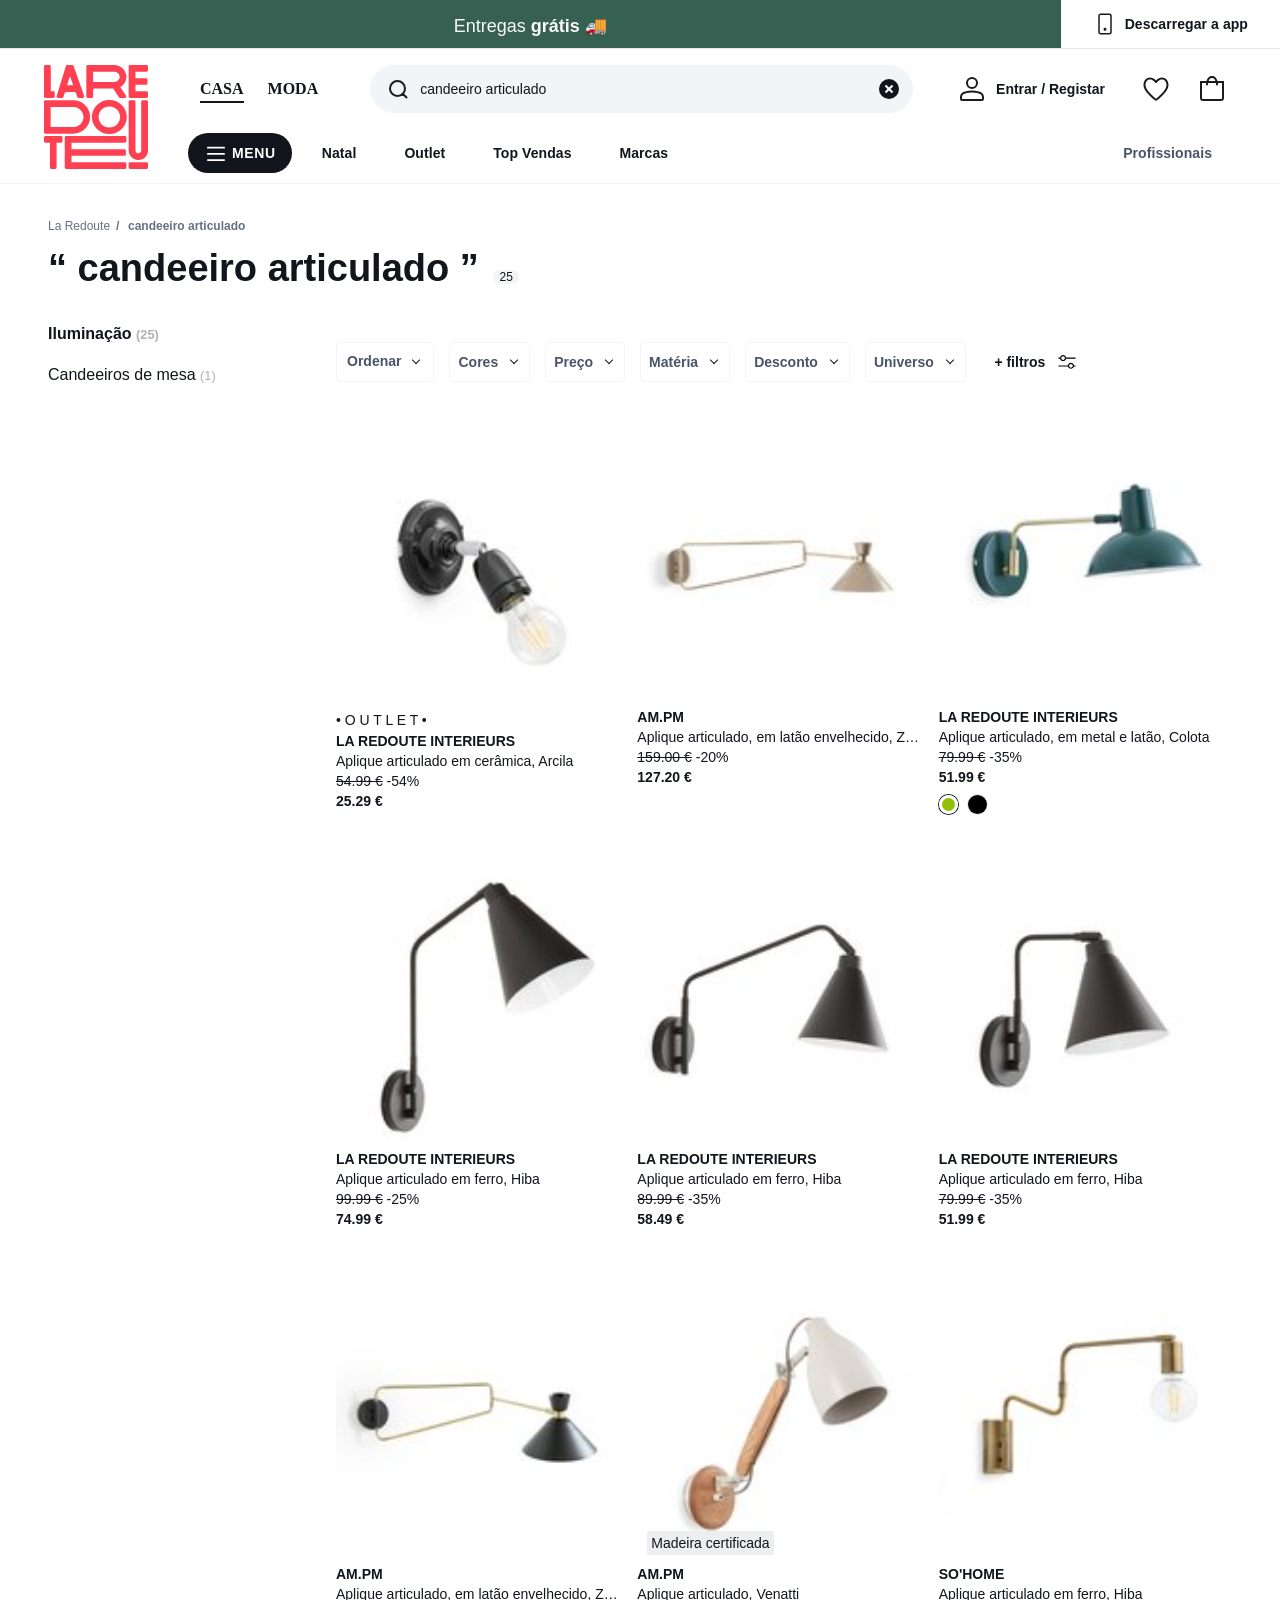
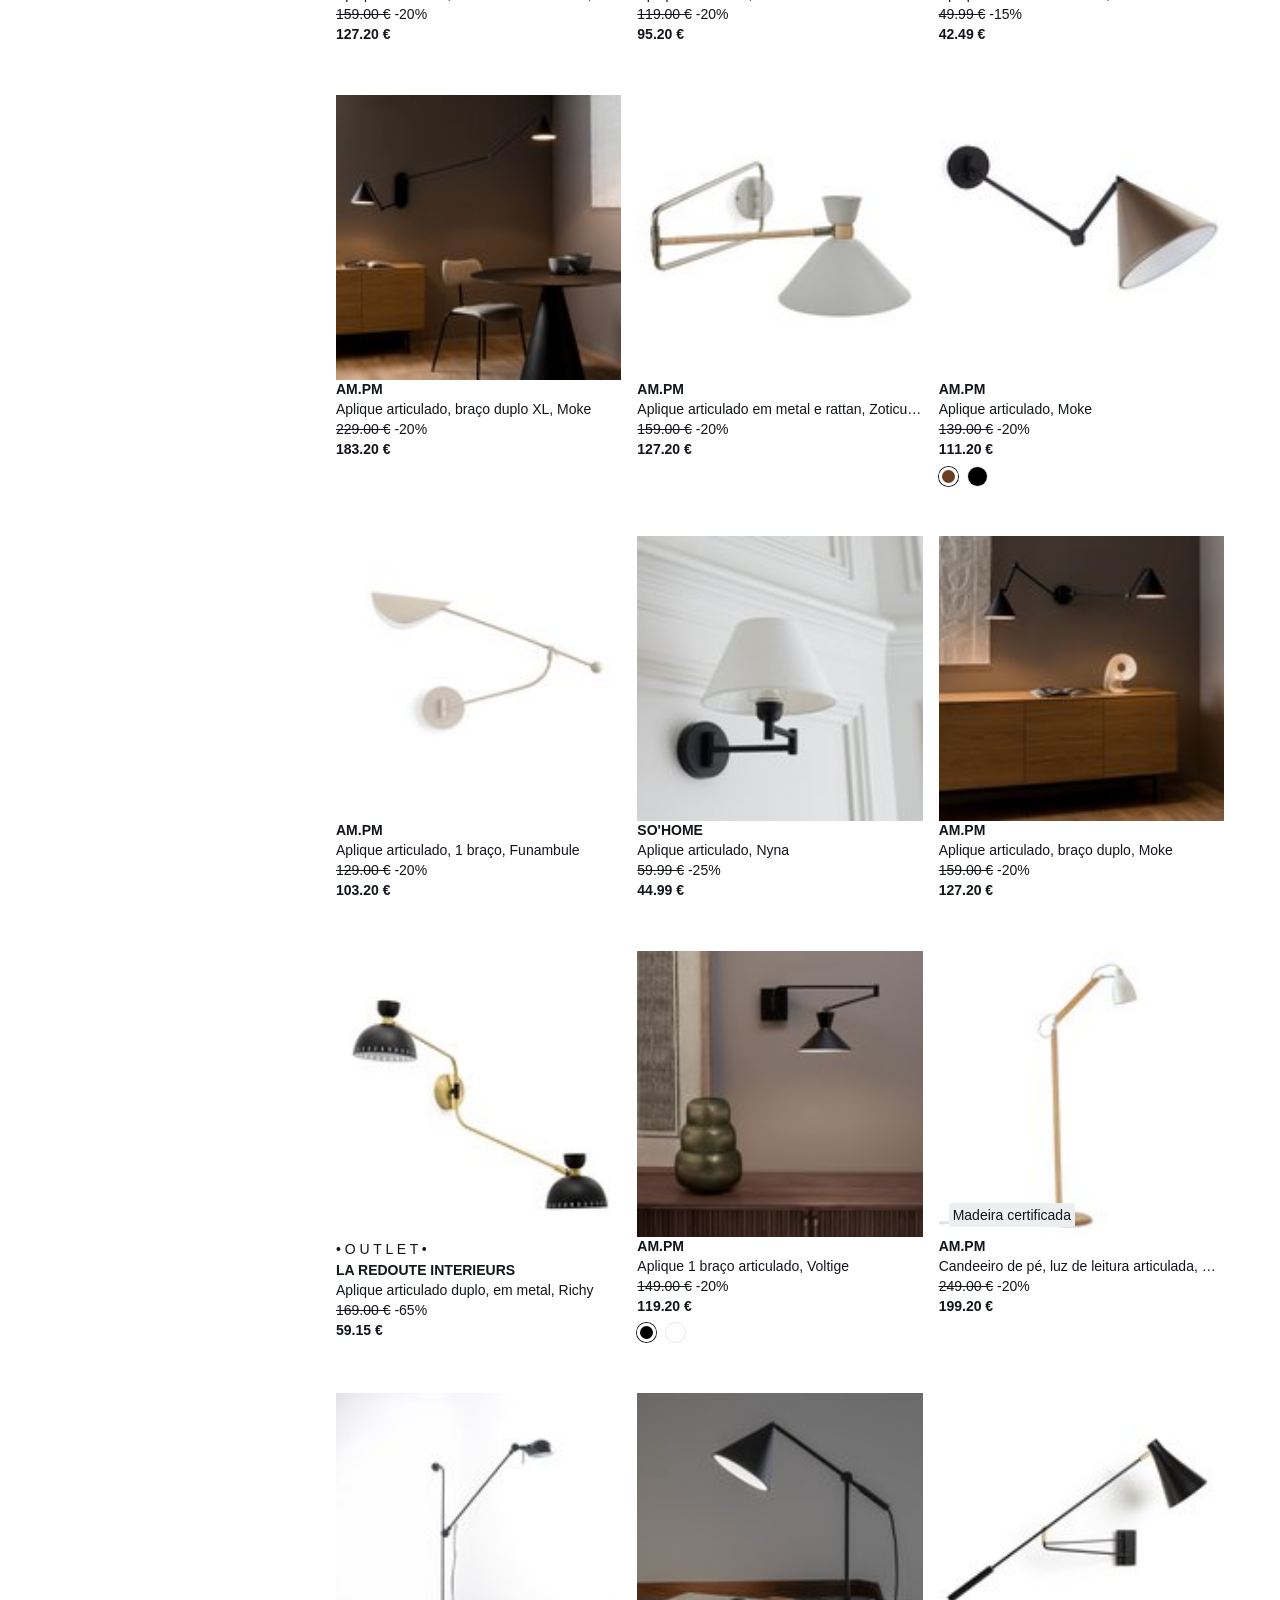
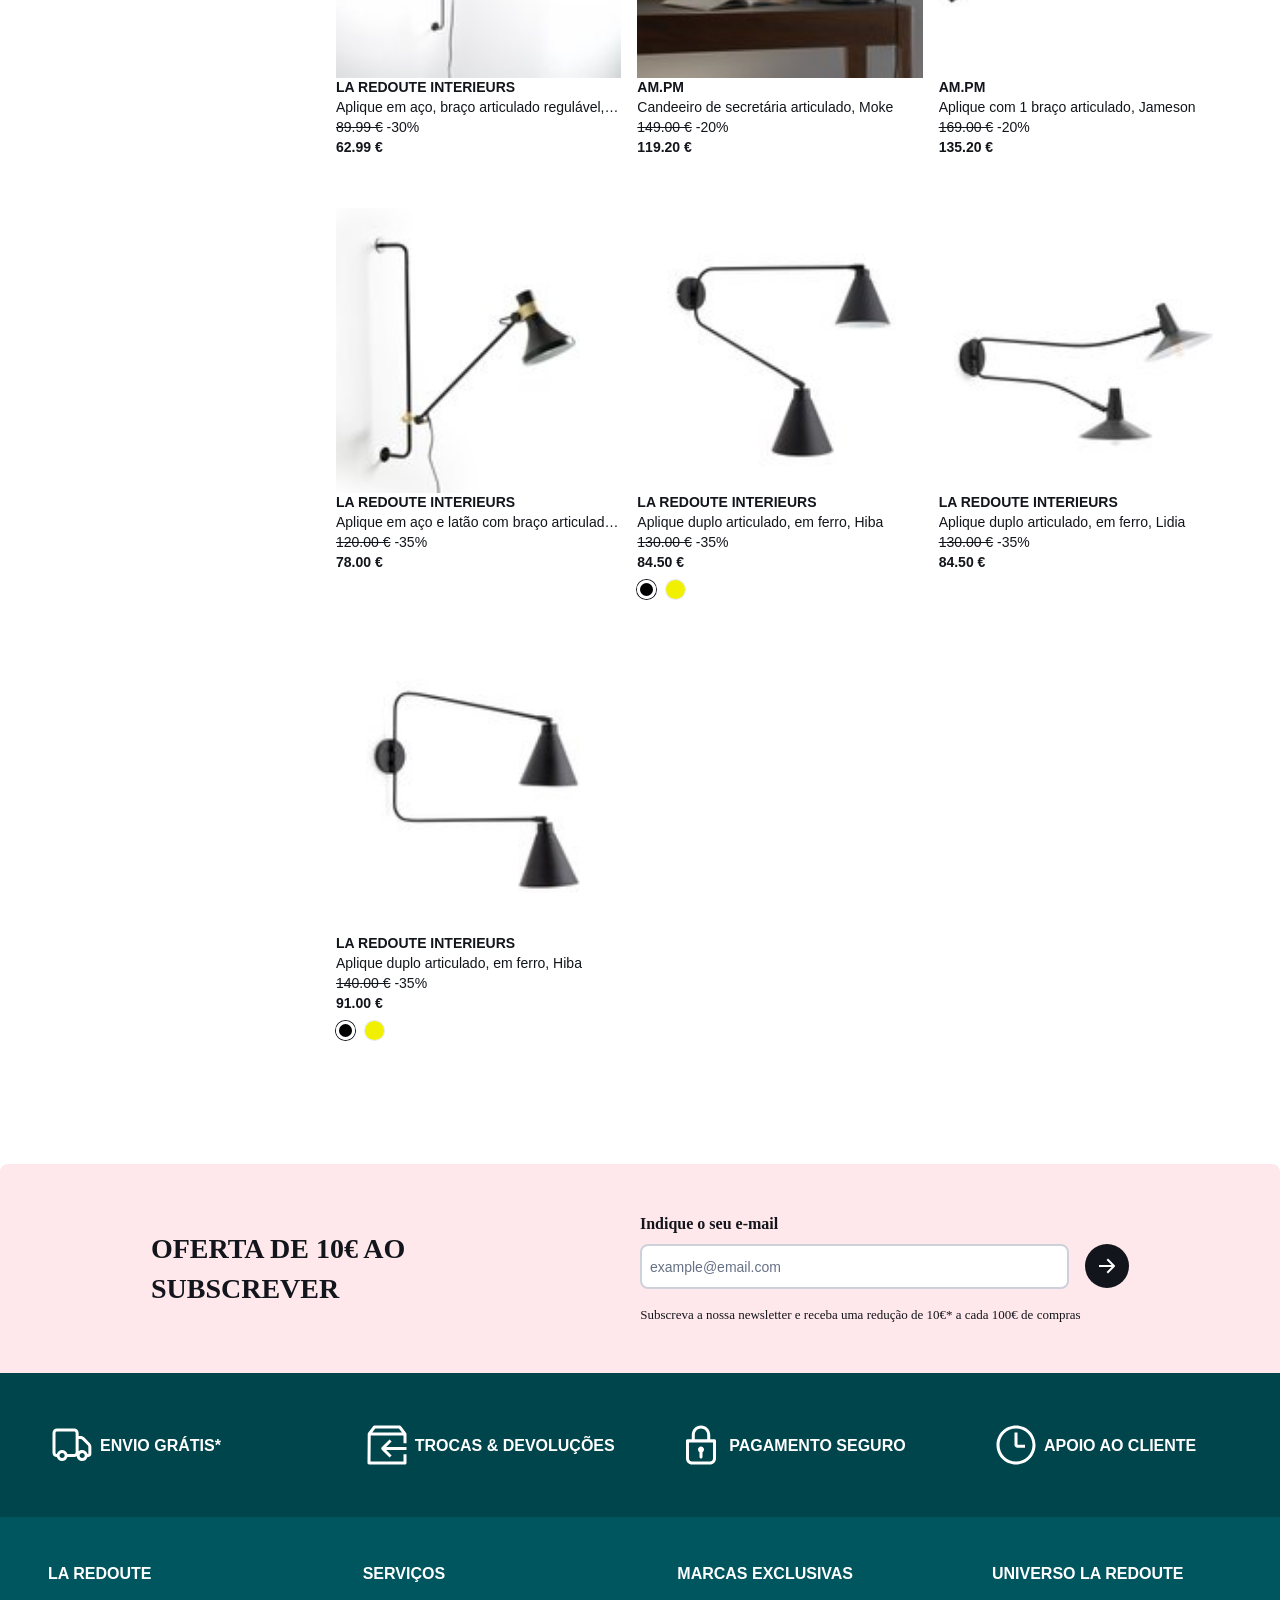
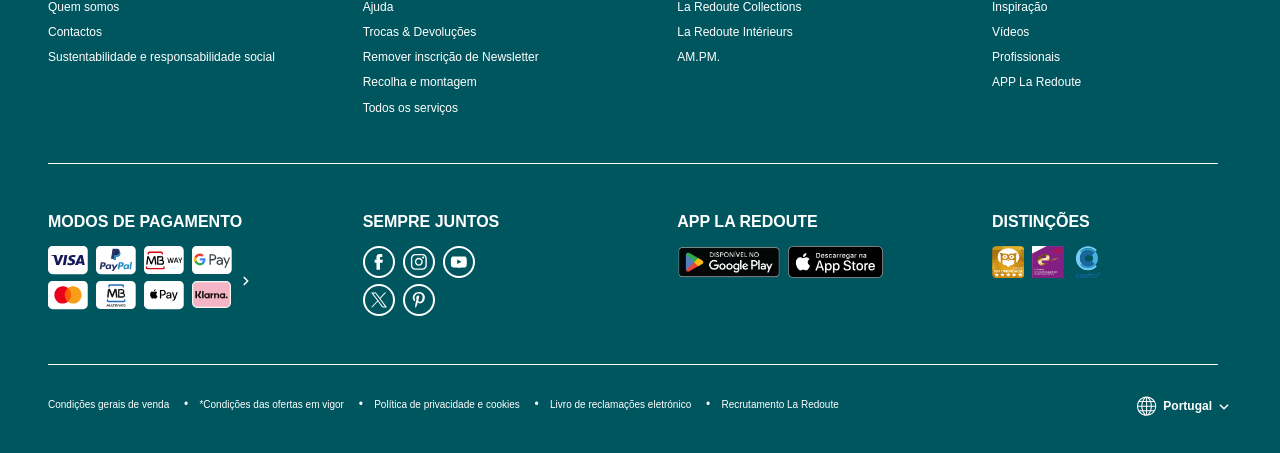
==== candeeiro articulado _ La Redoute.htm @ 2f526091 "hjef" ====
<!DOCTYPE html>
<html lang="pt-PT"><head>
    <title>candeeiro articulado  | La Redoute</title>
    <meta http-equiv="Content-Type" content="text/html; charset=UTF-8">
    <meta http-equiv="X-UA-Compatible" content="IE=edge">
    <meta name="viewport" content="width=device-width, initial-scale=1.0, maximum-scale=5">
    <meta name="format-detection" content="telephone=no">
    
            <meta name="description" content="Aproveite os descontos em candeeiro articulado online na La Redoute">

    <meta name="apple-mobile-web-app-title" content="La Redoute">
    <meta name="author">




    


    <script async="" src="candeeiro%20articulado%20_%20La%20Redoute_ficheiros/alert.min.js"></script><script async="" src="candeeiro%20articulado%20_%20La%20Redoute_ficheiros/sdk.min.js"></script><script async="" src="candeeiro%20articulado%20_%20La%20Redoute_ficheiros/main.babde0ae.js"></script><script type="text/javascript" async="" src="candeeiro%20articulado%20_%20La%20Redoute_ficheiros/js"></script><script async="" src="candeeiro%20articulado%20_%20La%20Redoute_ficheiros/r2633JsBWCA00Jd7tkaO.js"></script><script type="text/javascript" async="" src="candeeiro%20articulado%20_%20La%20Redoute_ficheiros/earlybirds-full.min.js"></script><script type="text/javascript" async="" charset="utf-8" id="utag_152" src="candeeiro%20articulado%20_%20La%20Redoute_ficheiros/tfa.js"></script><script type="text/javascript" async="" src="candeeiro%20articulado%20_%20La%20Redoute_ficheiros/loader_002.js"></script><script src="candeeiro%20articulado%20_%20La%20Redoute_ficheiros/1045210435541022.js" async=""></script><script type="text/javascript" async="" charset="utf-8" id="utag_57" src="candeeiro%20articulado%20_%20La%20Redoute_ficheiros/fbevents.js"></script><script type="text/javascript" async="" charset="utf-8" id="utag_56" src="candeeiro%20articulado%20_%20La%20Redoute_ficheiros/core.js"></script><script type="text/javascript" async="" src="candeeiro%20articulado%20_%20La%20Redoute_ficheiros/js_003"></script><script type="text/javascript" async="" charset="utf-8" id="utag_24" src="candeeiro%20articulado%20_%20La%20Redoute_ficheiros/bat.js"></script><script type="text/javascript" async="" charset="utf-8" id="utag_14" src="candeeiro%20articulado%20_%20La%20Redoute_ficheiros/ld.js"></script><script async="" src="candeeiro%20articulado%20_%20La%20Redoute_ficheiros/bootstrap.min.js"></script><script async="" src="candeeiro%20articulado%20_%20La%20Redoute_ficheiros/branch-latest.min.js"></script><script type="text/javascript" async="" charset="utf-8" id="utag_215" src="candeeiro%20articulado%20_%20La%20Redoute_ficheiros/js_002"></script><script src="candeeiro%20articulado%20_%20La%20Redoute_ficheiros/utag.js" type="text/javascript" async=""></script><script async="" src="candeeiro%20articulado%20_%20La%20Redoute_ficheiros/f568e38836770fae0bb8aad9f5383b2d.js"></script><script id="spcloader" type="text/javascript" async="" src="candeeiro%20articulado%20_%20La%20Redoute_ficheiros/loader.js" charset="utf-8"></script><script type="text/javascript" src="candeeiro%20articulado%20_%20La%20Redoute_ficheiros/ruxitagentjs_ICA7NVfghqrux_10303241106123517.js" data-dtconfig="rid=RID_867383435|rpid=-399233728|domain=laredoute.pt|reportUrl=https://bf27729yho.bf.dynatrace.com/bf|app=da4ea90ab9633456|ssc=1|coo=1|cors=1|featureHash=ICA7NVfghqrux|srsr=0|rdnt=1|uxrgce=1|cuc=lk6mh69k|mdl=mdcc13=20|mel=100000|dpvc=1|md=mdcc1=cTheseusCustomerNumber,mdcc2=bs_adb.pageName,mdcc3=bs_adb.pageURL,mdcc5=bs_adb.eVar30,mdcc8=bs_adb.campaign,mdcc10=bs_adb.events,mdcc11=bnavigator.userAgent,mdcc12=btc_vars.order_products,mdcc13=bs_adb.products,mdcc14=bs_adb.prop21,mdcc15=bs_adb.eVar6,mdcc16=bs_adb.eVar1,mdcc17=cs_ecid|srad=0|lastModification=1731517052945|mdp=mdcc2,mdcc3,mdcc5,mdcc8,mdcc10|tp=500,50,0|agentUri=/ruxitagentjs_ICA7NVfghqrux_10303241106123517.js"></script><link rel="dns-prefetch" href="https://fonts.googleapis.com/">
    <link rel="preconnect" href="https://fonts.googleapis.com/">
    <link rel="preconnect" href="https://fonts.gstatic.com/" crossorigin="">

        <link rel="preload" as="style" type="text/css" href="candeeiro%20articulado%20_%20La%20Redoute_ficheiros/css2_002.css">
        <link href="candeeiro%20articulado%20_%20La%20Redoute_ficheiros/css2_002.css" rel="stylesheet">

        <script type="text/javascript">
            
            window.didomiConfig = {
                languages: {
                    enabled: ['pt'], 
                    default: 'pt'
                },
                    user: {
                        bots: {
                            consentRequired: false
                        }
                }
            };
            window.gdprAppliesGlobally=true;(function(){function a(e){if(!window.frames[e]){if(document.body&&document.body.firstChild){var t=document.body;var n=document.createElement("iframe");n.style.display="none";n.name=e;n.title=e;t.insertBefore(n,t.firstChild)}
else{setTimeout(function(){a(e)},5)}}}function e(n,r,o,c,s){function e(e,t,n,a){if(typeof n!=="function"){return}if(!window[r]){window[r]=[]}var i=false;if(s){i=s(e,t,n)}if(!i){window[r].push({command:e,parameter:t,callback:n,version:a})}}e.stub=true;function t(a){if(!window[n]||window[n].stub!==true){return}if(!a.data){return}
var i=typeof a.data==="string";var e;try{e=i?JSON.parse(a.data):a.data}catch(t){return}if(e[o]){var r=e[o];window[n](r.command,r.parameter,function(e,t){var n={};n[c]={returnValue:e,success:t,callId:r.callId};a.source.postMessage(i?JSON.stringify(n):n,"*")},r.version)}}
if(typeof window[n]!=="function"){window[n]=e;if(window.addEventListener){window.addEventListener("message",t,false)}else{window.attachEvent("onmessage",t)}}}e("__tcfapi","__tcfapiBuffer","__tcfapiCall","__tcfapiReturn");a("__tcfapiLocator");(function(e){
  var t=document.createElement("script");t.id="spcloader";t.type="text/javascript";t.async=true;t.src="https://sdk.privacy-center.org/"+e+"/loader.js?target="+document.location.hostname;t.charset="utf-8";var n=document.getElementsByTagName("script")[0];n.parentNode.insertBefore(t,n)})("2297ccad-8015-40bb-8de5-81c2ee1dc3d1","7ZqDjRTU")})();
        </script>


    <link href="candeeiro%20articulado%20_%20La%20Redoute_ficheiros/mastercss.css" rel="stylesheet">

    <link href="candeeiro%20articulado%20_%20La%20Redoute_ficheiros/plpcss.css" rel="stylesheet">



    <script type="text/javascript">var contextInfo={"Customer":{"IsLoggedIn":false,"IsIdentified":false,"IsLoyaltyProgram":false},"PageType":"SearchPage","PageCategory":"Unknown","Products":[{"ProductId":"350252588","CategoryId":75476},{"ProductId":"350191401","CategoryId":75476},{"ProductId":"350295651","CategoryId":75476},{"ProductId":"350338686","CategoryId":75476},{"ProductId":"350338692","CategoryId":75476},{"ProductId":"350338693","CategoryId":75476},{"ProductId":"350163079","CategoryId":75476},{"ProductId":"350170929","CategoryId":75476},{"ProductId":"350229390","CategoryId":75476},{"ProductId":"350273164","CategoryId":75476},{"ProductId":"350253088","CategoryId":75476},{"ProductId":"350225340","CategoryId":75476},{"ProductId":"350273166","CategoryId":75476},{"ProductId":"324455026","CategoryId":75476},{"ProductId":"350270229","CategoryId":75476},{"ProductId":"350252901","CategoryId":75476},{"ProductId":"324515433","CategoryId":75476},{"ProductId":"350170927","CategoryId":75478},{"ProductId":"324480102","CategoryId":75476},{"ProductId":"350270504","CategoryId":385401},{"ProductId":"350116620","CategoryId":75476},{"ProductId":"350121581","CategoryId":75476},{"ProductId":"350318643","CategoryId":75476},{"ProductId":"350252927","CategoryId":75476},{"ProductId":"350318656","CategoryId":75476}],"ShoppingCart":{"Line":[],"TotalToPay":0,"DeliveryMethods":[]},"SearchKeyword":"candeeiro articulado","CategoryId":-1,"VirtualSite":"Laredoute","RecoContext":"default","BreadCrumbDetail":[{"Id":100,"Name":"La Redoute","WebInfo":{},"Summary":{},"BreadCrumb":[]},{"Name":"candeeiro articulado","WebInfo":{},"Summary":{},"BreadCrumb":[]}],"Breadcrumb":[100,0],"SocialProfile":{"Facebook":{"AppId":"221351567930017"}},"Configuration":{"ConfigCookieManager":{"InitSegmentationCookie":true,"EnableSegmentationCookie":true,"IsPrivacyCookieAccepted":true},"ConfigFlags":{"EnableVendorReviews":true,"CheckCouponDisabled":false,"CheckCouponDisabledIfLoggedIn":false,"SetUpDirectDebitEnabled":false,"IsCerberus":false,"LoadGlobalE":false,"CheckoutBackOffice":"","CreateBrowserCookiesOnPayment":true,"EnableGetCustomerPersonalisationData":true,"EnableUIRTA":false,"EnableCVV":true,"RegisterIsPhoneMandatory":true,"GetNearestPlaces_Enabled":false,"LogoutWithRedirect_Enabled":true,"GoogleMapsApiKey":"AIzaSyBE9oxr2XMfR1OnAAvmOS-O-AlVFS7KNm4","PcaPreditApiKey":"YW91-XU82-ZF21-RM25"},"ConfigSiteSelectorAfricaShop":{"IsEnabled":false,"IsActivated":false}},"Privacy":{"HasConsentPersonalization":true,"HasConsentAnalytics":true,"HasConsentFunctional":true,"HasConsentSocial":false,"HasConsentAdvertising":true},"EnvironmentLocale":"pt-PT","EnvironmentLocaleGlobalE":"pt-PT","EnvironmentSiteId":6,"EnvironmentBaseDirectory":"","Agent":{"ProductPage":"ProductPageV2","ProductList":"ProductListV2","ListPage":{},"ProductDetails":{"Version":"V001"}},"LocalContent":{},"ApplicationPath":"","GlobalMediaUrl":"https://cdn.laredoute.com","MediaUrl":"https://cdn.laredoute.com","DeliveryCountry":"PT"};</script>
    <script src="candeeiro%20articulado%20_%20La%20Redoute_ficheiros/masterpagejs_main"></script>





        <link rel="preconnect" href="https://cdn.laredoute.com/">

        <script type="text/javascript">
            var siteSelectorConfig =
            {
                SupportedLanguages: ["fr", "it", "en", "es", "pt", "pl", "no", "se", "nl", "ru", "de"],
                RedirectPreferenceDuration: '0',
                VisitorCountryCode: 'PT',
                Countries: [{CountryCode: "AF",SiteUrl: "laredoute.com",LayerType: "normal"},{CountryCode: "ZA",SiteUrl: "laredoute.com",LayerType: "normal"},{CountryCode: "AX",SiteUrl: "laredoute.com",LayerType: "nodelivery"},{CountryCode: "AL",SiteUrl: "laredoute.com",LayerType: "normal"},{CountryCode: "DZ",SiteUrl: "laredoute.com",LayerType: "nodelivery"},{CountryCode: "DE",SiteUrl: "laredoute.com",LayerType: "normal"},{CountryCode: "AD",SiteUrl: "laredoute.com",LayerType: "normal"},{CountryCode: "AO",SiteUrl: "laredoute.com",LayerType: "normal"},{CountryCode: "AI",SiteUrl: "laredoute.com",LayerType: "normal"},{CountryCode: "AQ",SiteUrl: "laredoute.com",LayerType: "nodelivery"},{CountryCode: "AG",SiteUrl: "laredoute.com",LayerType: "normal"},{CountryCode: "SA",SiteUrl: "laredoute.com",LayerType: "normal"},{CountryCode: "AR",SiteUrl: "laredoute.com",LayerType: "normal"},{CountryCode: "AM",SiteUrl: "laredoute.com",LayerType: "normal"},{CountryCode: "AW",SiteUrl: "laredoute.com",LayerType: "nodelivery"},{CountryCode: "AU",SiteUrl: "laredoute.com",LayerType: "normal"},{CountryCode: "AT",SiteUrl: "laredoute.com",LayerType: "normal"},{CountryCode: "AZ",SiteUrl: "laredoute.com",LayerType: "normal"},{CountryCode: "BS",SiteUrl: "laredoute.com",LayerType: "normal"},{CountryCode: "BH",SiteUrl: "laredoute.com",LayerType: "normal"},{CountryCode: "BD",SiteUrl: "laredoute.com",LayerType: "normal"},{CountryCode: "BB",SiteUrl: "laredoute.fr",LayerType: "normal"},{CountryCode: "BY",SiteUrl: "laredoute.com",LayerType: "normal"},{CountryCode: "BE",SiteUrl: "laredoute.be",LayerType: "normal"},{CountryCode: "BZ",SiteUrl: "laredoute.com",LayerType: "normal"},{CountryCode: "BJ",SiteUrl: "laredoute.com",LayerType: "normal"},{CountryCode: "BM",SiteUrl: "laredoute.com",LayerType: "normal"},{CountryCode: "BT",SiteUrl: "laredoute.com",LayerType: "normal"},{CountryCode: "BO",SiteUrl: "laredoute.com",LayerType: "normal"},{CountryCode: "BA",SiteUrl: "laredoute.com",LayerType: "normal"},{CountryCode: "BW",SiteUrl: "laredoute.com",LayerType: "normal"},{CountryCode: "BR",SiteUrl: "laredoute.com",LayerType: "normal"},{CountryCode: "BN",SiteUrl: "laredoute.com",LayerType: "normal"},{CountryCode: "BG",SiteUrl: "laredoute.com",LayerType: "normal"},{CountryCode: "BF",SiteUrl: "laredoute.com",LayerType: "normal"},{CountryCode: "BI",SiteUrl: "laredoute.com",LayerType: "normal"},{CountryCode: "KY",SiteUrl: "laredoute.fr",LayerType: "normal"},{CountryCode: "KH",SiteUrl: "laredoute.com",LayerType: "normal"},{CountryCode: "CM",SiteUrl: "laredoute.com",LayerType: "nodelivery"},{CountryCode: "CA",SiteUrl: "laredoute.com",LayerType: "normal"},{CountryCode: "CV",SiteUrl: "laredoute.com",LayerType: "normal"},{CountryCode: "CF",SiteUrl: "laredoute.com",LayerType: "normal"},{CountryCode: "CL",SiteUrl: "laredoute.com",LayerType: "normal"},{CountryCode: "CN",SiteUrl: "laredoute.cn",LayerType: "normal"},{CountryCode: "CX",SiteUrl: "laredoute.com",LayerType: "nodelivery"},{CountryCode: "CY",SiteUrl: "laredoute.com",LayerType: "normal"},{CountryCode: "CO",SiteUrl: "laredoute.com",LayerType: "normal"},{CountryCode: "KM",SiteUrl: "laredoute.com",LayerType: "normal"},{CountryCode: "CG",SiteUrl: "laredoute.com",LayerType: "nodelivery"},{CountryCode: "CD",SiteUrl: "laredoute.com",LayerType: "nodelivery"},{CountryCode: "CK",SiteUrl: "laredoute.com",LayerType: "nodelivery"},{CountryCode: "KR",SiteUrl: "laredoute.co.kr",LayerType: "normal"},{CountryCode: "KP",SiteUrl: "laredoute.com",LayerType: "nodelivery"},{CountryCode: "CR",SiteUrl: "laredoute.com",LayerType: "normal"},{CountryCode: "CI",SiteUrl: "laredoute.com",LayerType: "normal"},{CountryCode: "HR",SiteUrl: "laredoute.hr",LayerType: "normal"},{CountryCode: "CU",SiteUrl: "laredoute.fr",LayerType: "normal"},{CountryCode: "CW",SiteUrl: "laredoute.com",LayerType: "nodelivery"},{CountryCode: "DK",SiteUrl: "laredoute.se",LayerType: "normal"},{CountryCode: "DJ",SiteUrl: "laredoute.com",LayerType: "normal"},{CountryCode: "DO",SiteUrl: "laredoute.com",LayerType: "normal"},{CountryCode: "DM",SiteUrl: "laredoute.com",LayerType: "normal"},{CountryCode: "EG",SiteUrl: "laredoute.com",LayerType: "normal"},{CountryCode: "SV",SiteUrl: "laredoute.com",LayerType: "normal"},{CountryCode: "AE",SiteUrl: "laredoute.com",LayerType: "normal"},{CountryCode: "EC",SiteUrl: "laredoute.com",LayerType: "normal"},{CountryCode: "ER",SiteUrl: "laredoute.com",LayerType: "nodelivery"},{CountryCode: "ES",SiteUrl: "laredoute.es",LayerType: "normal"},{CountryCode: "EE",SiteUrl: "laredoute.com",LayerType: "normal"},{CountryCode: "US",SiteUrl: "laredoute.com",LayerType: "normal"},{CountryCode: "ET",SiteUrl: "laredoute.com",LayerType: "nodelivery"},{CountryCode: "FO",SiteUrl: "laredoute.com",LayerType: "nodelivery"},{CountryCode: "FJ",SiteUrl: "laredoute.com",LayerType: "normal"},{CountryCode: "FI",SiteUrl: "laredoute.com",LayerType: "normal"},{CountryCode: "FR",SiteUrl: "laredoute.fr",LayerType: "normal"},{CountryCode: "GA",SiteUrl: "laredoute.com",LayerType: "normal"},{CountryCode: "GM",SiteUrl: "laredoute.com",LayerType: "nodelivery"},{CountryCode: "GE",SiteUrl: "laredoute.com",LayerType: "normal"},{CountryCode: "GS",SiteUrl: "laredoute.com",LayerType: "normal"},{CountryCode: "GH",SiteUrl: "laredoute.com",LayerType: "normal"},{CountryCode: "GI",SiteUrl: "laredoute.com",LayerType: "normal"},{CountryCode: "GR",SiteUrl: "laredoute.gr",LayerType: "normal"},{CountryCode: "GD",SiteUrl: "laredoute.com",LayerType: "normal"},{CountryCode: "GL",SiteUrl: "laredoute.com",LayerType: "normal"},{CountryCode: "GP",SiteUrl: "laredoute.fr",LayerType: "normal"},{CountryCode: "GU",SiteUrl: "laredoute.com",LayerType: "nodelivery"},{CountryCode: "GT",SiteUrl: "laredoute.com",LayerType: "normal"},{CountryCode: "GG",SiteUrl: "laredoute.com",LayerType: "normal"},{CountryCode: "GN",SiteUrl: "laredoute.com",LayerType: "normal"},{CountryCode: "GW",SiteUrl: "laredoute.com",LayerType: "nodelivery"},{CountryCode: "GQ",SiteUrl: "laredoute.com",LayerType: "normal"},{CountryCode: "GY",SiteUrl: "laredoute.com",LayerType: "normal"},{CountryCode: "GF",SiteUrl: "laredoute.fr",LayerType: "normal"},{CountryCode: "HT",SiteUrl: "laredoute.com",LayerType: "normal"},{CountryCode: "HN",SiteUrl: "laredoute.com",LayerType: "normal"},{CountryCode: "HK",SiteUrl: "laredoute.com",LayerType: "normal"},{CountryCode: "HU",SiteUrl: "laredoute.com",LayerType: "normal"},{CountryCode: "VG",SiteUrl: "laredoute.com",LayerType: "nodelivery"},{CountryCode: "VI",SiteUrl: "laredoute.com",LayerType: "nodelivery"},{CountryCode: "IN",SiteUrl: "laredoute.com",LayerType: "normal"},{CountryCode: "ID",SiteUrl: "laredoute.com",LayerType: "normal"},{CountryCode: "IR",SiteUrl: "laredoute.fr",LayerType: "normal"},{CountryCode: "IQ",SiteUrl: "laredoute.com",LayerType: "normal"},{CountryCode: "IE",SiteUrl: "laredoute.com",LayerType: "normal"},{CountryCode: "IS",SiteUrl: "laredoute.com",LayerType: "normal"},{CountryCode: "IL",SiteUrl: "laredoute.com",LayerType: "normal"},{CountryCode: "IT",SiteUrl: "laredoute.it",LayerType: "normal"},{CountryCode: "JM",SiteUrl: "laredoute.com",LayerType: "normal"},{CountryCode: "JP",SiteUrl: "laredoute.com",LayerType: "normal"},{CountryCode: "JE",SiteUrl: "laredoute.com",LayerType: "normal"},{CountryCode: "JO",SiteUrl: "laredoute.com",LayerType: "normal"},{CountryCode: "KZ",SiteUrl: "laredoute.com",LayerType: "normal"},{CountryCode: "KE",SiteUrl: "laredoute.com",LayerType: "normal"},{CountryCode: "KG",SiteUrl: "laredoute.com",LayerType: "normal"},{CountryCode: "KI",SiteUrl: "laredoute.com",LayerType: "nodelivery"},{CountryCode: "KW",SiteUrl: "laredoute.com",LayerType: "normal"},{CountryCode: "LA",SiteUrl: "laredoute.com",LayerType: "normal"},{CountryCode: "LS",SiteUrl: "laredoute.com",LayerType: "nodelivery"},{CountryCode: "LV",SiteUrl: "laredoute.com",LayerType: "normal"},{CountryCode: "LB",SiteUrl: "laredoute.com",LayerType: "normal"},{CountryCode: "LR",SiteUrl: "laredoute.com",LayerType: "nodelivery"},{CountryCode: "LY",SiteUrl: "laredoute.com",LayerType: "nodelivery"},{CountryCode: "LI",SiteUrl: "laredoute.com",LayerType: "normal"},{CountryCode: "LT",SiteUrl: "laredoute.com",LayerType: "normal"},{CountryCode: "LU",SiteUrl: "laredoute.be",LayerType: "normal"},{CountryCode: "MO",SiteUrl: "laredoute.com",LayerType: "normal"},{CountryCode: "MK",SiteUrl: "laredoute.com",LayerType: "normal"},{CountryCode: "MG",SiteUrl: "laredoute.com",LayerType: "normal"},{CountryCode: "MY",SiteUrl: "laredoute.com",LayerType: "normal"},{CountryCode: "MW",SiteUrl: "laredoute.com",LayerType: "nodelivery"},{CountryCode: "MV",SiteUrl: "laredoute.com",LayerType: "normal"},{CountryCode: "ML",SiteUrl: "laredoute.com",LayerType: "normal"},{CountryCode: "MT",SiteUrl: "laredoute.com",LayerType: "normal"},{CountryCode: "MP",SiteUrl: "laredoute.com",LayerType: "nodelivery"},{CountryCode: "MA",SiteUrl: "laredoute.ma",LayerType: "normal"},{CountryCode: "MH",SiteUrl: "laredoute.com",LayerType: "nodelivery"},{CountryCode: "MQ",SiteUrl: "laredoute.fr",LayerType: "normal"},{CountryCode: "MU",SiteUrl: "laredoute.com",LayerType: "normal"},{CountryCode: "MR",SiteUrl: "laredoute.com",LayerType: "normal"},{CountryCode: "YT",SiteUrl: "laredoute.fr",LayerType: "normal"},{CountryCode: "MX",SiteUrl: "laredoute.com",LayerType: "normal"},{CountryCode: "FM",SiteUrl: "laredoute.com",LayerType: "normal"},{CountryCode: "MD",SiteUrl: "laredoute.com",LayerType: "normal"},{CountryCode: "MC",SiteUrl: "laredoute.fr",LayerType: "normal"},{CountryCode: "MN",SiteUrl: "laredoute.com",LayerType: "normal"},{CountryCode: "ME",SiteUrl: "laredoute.com",LayerType: "normal"},{CountryCode: "MS",SiteUrl: "laredoute.com",LayerType: "nodelivery"},{CountryCode: "MZ",SiteUrl: "laredoute.com",LayerType: "normal"},{CountryCode: "MM",SiteUrl: "laredoute.com",LayerType: "nodelivery"},{CountryCode: "NA",SiteUrl: "laredoute.com",LayerType: "nodelivery"},{CountryCode: "NR",SiteUrl: "laredoute.com",LayerType: "nodelivery"},{CountryCode: "NP",SiteUrl: "laredoute.com",LayerType: "normal"},{CountryCode: "NI",SiteUrl: "laredoute.com",LayerType: "nodelivery"},{CountryCode: "NE",SiteUrl: "laredoute.com",LayerType: "normal"},{CountryCode: "NG",SiteUrl: "laredoute.com",LayerType: "nodelivery"},{CountryCode: "NU",SiteUrl: "laredoute.com",LayerType: "nodelivery"},{CountryCode: "NO",SiteUrl: "laredoute.no",LayerType: "normal"},{CountryCode: "NC",SiteUrl: "laredoute.fr",LayerType: "normal"},{CountryCode: "NZ",SiteUrl: "laredoute.com",LayerType: "normal"},{CountryCode: "OM",SiteUrl: "laredoute.com",LayerType: "normal"},{CountryCode: "UG",SiteUrl: "laredoute.com",LayerType: "normal"},{CountryCode: "UZ",SiteUrl: "laredoute.com",LayerType: "normal"},{CountryCode: "PK",SiteUrl: "laredoute.com",LayerType: "normal"},{CountryCode: "PW",SiteUrl: "laredoute.com",LayerType: "nodelivery"},{CountryCode: "PS",SiteUrl: "laredoute.com",LayerType: "nodelivery"},{CountryCode: "PA",SiteUrl: "laredoute.com",LayerType: "normal"},{CountryCode: "PG",SiteUrl: "laredoute.com",LayerType: "normal"},{CountryCode: "PY",SiteUrl: "laredoute.com",LayerType: "normal"},{CountryCode: "NL",SiteUrl: "laredoute.nl",LayerType: "normal"},{CountryCode: "PE",SiteUrl: "laredoute.com",LayerType: "normal"},{CountryCode: "PH",SiteUrl: "laredoute.com",LayerType: "normal"},{CountryCode: "PL",SiteUrl: "laredoute.pl",LayerType: "normal"},{CountryCode: "PF",SiteUrl: "laredoute.fr",LayerType: "normal"},{CountryCode: "PR",SiteUrl: "laredoute.com",LayerType: "normal"},{CountryCode: "PT",SiteUrl: "laredoute.pt",LayerType: "normal"},{CountryCode: "QA",SiteUrl: "laredoute.com",LayerType: "normal"},{CountryCode: "RE",SiteUrl: "la-redoute.re",LayerType: "normal"},{CountryCode: "RO",SiteUrl: "laredoute.ro",LayerType: "normal"},{CountryCode: "GB",SiteUrl: "laredoute.co.uk",LayerType: "normal"},{CountryCode: "RU",SiteUrl: "laredoute.ru",LayerType: "normal"},{CountryCode: "RW",SiteUrl: "laredoute.com",LayerType: "nodelivery"},{CountryCode: "EH",SiteUrl: "laredoute.ma",LayerType: "normal"},{CountryCode: "BL",SiteUrl: "laredoute.com",LayerType: "nodelivery"},{CountryCode: "KN",SiteUrl: "laredoute.fr",LayerType: "normal"},{CountryCode: "SM",SiteUrl: "laredoute.com",LayerType: "nodelivery"},{CountryCode: "MF",SiteUrl: "laredoute.com",LayerType: "nodelivery"},{CountryCode: "SX",SiteUrl: "laredoute.com",LayerType: "nodelivery"},{CountryCode: "PM",SiteUrl: "laredoute.fr",LayerType: "normal"},{CountryCode: "VA",SiteUrl: "laredoute.com",LayerType: ""},{CountryCode: "VC",SiteUrl: "laredoute.fr",LayerType: "normal"},{CountryCode: "SH",SiteUrl: "laredoute.com",LayerType: "nodelivery"},{CountryCode: "LC",SiteUrl: "laredoute.com",LayerType: "normal"},{CountryCode: "SB",SiteUrl: "laredoute.com",LayerType: "nodelivery"},{CountryCode: "WS",SiteUrl: "laredoute.com",LayerType: "nodelivery"},{CountryCode: "AS",SiteUrl: "laredoute.com",LayerType: "nodelivery"},{CountryCode: "ST",SiteUrl: "laredoute.fr",LayerType: "normal"},{CountryCode: "SN",SiteUrl: "laredoute.com",LayerType: "normal"},{CountryCode: "RS",SiteUrl: "laredoute.com",LayerType: "normal"},{CountryCode: "SC",SiteUrl: "laredoute.fr",LayerType: "normal"},{CountryCode: "SL",SiteUrl: "laredoute.com",LayerType: "nodelivery"},{CountryCode: "SG",SiteUrl: "laredoute.com",LayerType: "normal"},{CountryCode: "SK",SiteUrl: "laredoute.com",LayerType: "normal"},{CountryCode: "SI",SiteUrl: "laredoute.si",LayerType: "normal"},{CountryCode: "SO",SiteUrl: "laredoute.fr",LayerType: "normal"},{CountryCode: "SD",SiteUrl: "laredoute.fr",LayerType: "normal"},{CountryCode: "SS",SiteUrl: "laredoute.com",LayerType: "nodelivery"},{CountryCode: "LK",SiteUrl: "laredoute.com",LayerType: "normal"},{CountryCode: "SE",SiteUrl: "laredoute.se",LayerType: "normal"},{CountryCode: "CH",SiteUrl: "laredoute.ch",LayerType: "normal"},{CountryCode: "SR",SiteUrl: "laredoute.com",LayerType: "normal"},{CountryCode: "SJ",SiteUrl: "laredoute.fr",LayerType: "normal"},{CountryCode: "SZ",SiteUrl: "laredoute.com",LayerType: "normal"},{CountryCode: "SY",SiteUrl: "laredoute.com",LayerType: "nodelivery"},{CountryCode: "TJ",SiteUrl: "laredoute.com",LayerType: "nodelivery"},{CountryCode: "TW",SiteUrl: "laredoute.com",LayerType: "normal"},{CountryCode: "TZ",SiteUrl: "laredoute.com",LayerType: "normal"},{CountryCode: "TD",SiteUrl: "laredoute.com",LayerType: "normal"},{CountryCode: "CZ",SiteUrl: "laredoute.com",LayerType: "normal"},{CountryCode: "TF",SiteUrl: "laredoute.fr",LayerType: "normal"},{CountryCode: "TH",SiteUrl: "laredoute.com",LayerType: "normal"},{CountryCode: "TL",SiteUrl: "laredoute.com",LayerType: "normal"},{CountryCode: "TG",SiteUrl: "laredoute.com",LayerType: "nodelivery"},{CountryCode: "TO",SiteUrl: "laredoute.fr",LayerType: "normal"},{CountryCode: "TT",SiteUrl: "laredoute.com",LayerType: "nodelivery"},{CountryCode: "TN",SiteUrl: "laredoute.com",LayerType: "normal"},{CountryCode: "TM",SiteUrl: "laredoute.com",LayerType: "nodelivery"},{CountryCode: "TC",SiteUrl: "laredoute.com",LayerType: "nodelivery"},{CountryCode: "TR",SiteUrl: "laredoute.com",LayerType: "normal"},{CountryCode: "TV",SiteUrl: "laredoute.com",LayerType: "normal"},{CountryCode: "UA",SiteUrl: "laredoute.com",LayerType: "normal"},{CountryCode: "UY",SiteUrl: "laredoute.com",LayerType: "normal"},{CountryCode: "VU",SiteUrl: "laredoute.com",LayerType: "normal"},{CountryCode: "VE",SiteUrl: "laredoute.com",LayerType: "normal"},{CountryCode: "VN",SiteUrl: "laredoute.com",LayerType: "normal"},{CountryCode: "WF",SiteUrl: "laredoute.fr",LayerType: "normal"},{CountryCode: "YE",SiteUrl: "laredoute.com",LayerType: "nodelivery"},{CountryCode: "ZM",SiteUrl: "laredoute.com",LayerType: "normal"},{CountryCode: "ZW",SiteUrl: "laredoute.com",LayerType: "normal"}]
            };
        </script>



    <link rel="shortcut icon" href="https://www.laredoute.pt/images/favicon.png">

    


        <script id="lrPlusAbTasty" type="text/json">
            False
        </script>
        <script type="text/javascript">
            (function (i, s, o, g, r, a, m)
            {
                i[r] = i[r] || [], i['abtiming'] = 1 * new Date();
                a = s.createElement(o),
                m = s.getElementsByTagName(o)[0]; a.async = 1; a.src = g; m.parentNode.insertBefore(a, m)
            })
                (window, document, 'script', '//try.abtasty.com/f568e38836770fae0bb8aad9f5383b2d.js', '_abtasty');
        </script>
    


            <link rel="canonical" href="https://www.laredoute.pt/psrch/psrch.aspx?kwrd=candeeiro%20articulado">
            <meta name="robots" content="noindex, follow">




    <script type="text/javascript" src="candeeiro%20articulado%20_%20La%20Redoute_ficheiros/masterpagejs_async" async="" defer="defer" onload="(typeof AsyncLoader_master === 'undefined' ? AsyncLoader_master = $.Deferred() : ''); AsyncLoader_master.resolve(event);"></script>



    <script id="analyticsDataLayer" type="text/json">
        {
"channel":"search",
"pageName":"PT:RE:SEARCH:Internal",
"server":"iis-prd-0000Q7",
"eVar1":"PT_Mainsite_PT",
"eVar17":"0",
"eVar31":"candeeiro articulado_candeeiro articulado_internal_exact",
"eVar34":"laredoute",
"eVar45":"Mozilla/5.0 (Windows NT 10.0; Win64; x64; rv:133.0) Gecko/20100101 Firefox/133.0",
"eVar54":"candeeiro articulado",
"eVar68":"La Redoute",
"eVar92":"2747bf6b-0ab5-44f3-b6f3-037846e92510",
"eVar96":"25_1",
"prop1":"PT",
"prop12":"search",
"prop13":"12639_12783_12784_12785_12786_12787_12789_12790_12791_12883_12884_15212_12908_12639_12783_12784_12785_12786_12787_12789_12790_12791_12883_12884_15212_12908",
"prop15":"Iluminacao > Apliques de parede|75476",
"prop17":"443",
"prop31":"candeeiro articulado_candeeiro articulado_internal_exact",
"prop37":"25",
"prop55":"mainsite",
"events":"event26,event51",
"products":";350252588;;;;eVar32=1_1_25,;350191401;;;;eVar32=1_2_25,;350295651;;;;eVar32=1_3_25,;350338686;;;;eVar32=1_4_25,;350338692;;;;eVar32=1_5_25,;350338693;;;;eVar32=1_6_25,;350163079;;;;eVar32=1_7_25,;350170929;;;;eVar32=1_8_25,;350229390;;;;eVar32=1_9_25,;350273164;;;;eVar32=1_10_25,;350253088;;;;eVar32=1_11_25,;350225340;;;;eVar32=1_12_25,;350273166;;;;eVar32=1_13_25,;324455026;;;;eVar32=1_14_25,;350270229;;;;eVar32=1_15_25,;350252901;;;;eVar32=1_16_25,;324515433;;;;eVar32=1_17_25,;350170927;;;;eVar32=1_18_25,;324480102;;;;eVar32=1_19_25,;350270504;;;;eVar32=1_20_25,;350116620;;;;eVar32=1_21_25,;350121581;;;;eVar32=1_22_25,;350318643;;;;eVar32=1_23_25,;350252927;;;;eVar32=1_24_25,;350318656;;;;eVar32=1_25_25",
"virtualSite":"laredoute",
"pageType":12,
"reportSuite":"redouteprodptmobile",
"currencyCode":"EUR"
}
    </script>

    <script id="LR_dataLayer" type="text/json">
        {
  "channel": "search",
  "pageName": "Internal",
  "pageType": "SearchPage",
  "server": "iis-prd-0000Q7",
  "country": "PT",
  "language": "",
  "countryCode": "PT",
  "siteVersion": "Mainsite",
  "visitorGuid": "2747bf6b-0ab5-44f3-b6f3-037846e92510",
  "breadcrumb": [
    {
      "id": 100,
      "name": "La Redoute",
      "level": 0
    },
    {
      "name": "candeeiro articulado",
      "isKeyword": true
    }
  ],
  "userAgent": "Mozilla/5.0 (Windows NT 10.0; Win64; x64; rv:133.0) Gecko/20100101 Firefox/133.0",
  "reportSuite": "redouteprodptmobile",
  "currencyCode": "EUR",
  "isLoggedIn": false,
  "isIdentified": false,
  "isLRAndMe": false,
  "appOwner": "false",
  "appActive": "",
  "appHighPotential": "false",
  "earlyBirdsAPITrackerKey": "598185ba63ed1112c8040821",
  "earlyBirdsAPITrackerDataSource": "598185ba63ed1112c8040822",
  "hasLoyaltyInCart": false
}
    </script>

    <script type="text/javascript" id="registerRedirectionsUrlsData">
        var registerRedirectionsUrls =
        {
            "AccountCreationPersonalUrl": "/webaccount/register.aspx",
            "AccountCreationBasketUrl": "/shoppingbasket/basketregister.aspx",
            "AccountCreationBtobUrl": "/webaccount/btobregister.aspx",
            "AccountCreationLogAsUrl": "/webadvisor/customerregister.aspx"
        };
    </script>


    <script src="candeeiro%20articulado%20_%20La%20Redoute_ficheiros/satelliteLib-34bae0f2826b07df150b94cac705e83a5842ddc2.js"></script><script src="candeeiro%20articulado%20_%20La%20Redoute_ficheiros/EXe6c7783940f24fa1aaaceb7ef35adba0-libraryCode_source.min.js" async=""></script>

    <script>
        window.reach5 = window.reach5 || function () { (reach5.q = reach5.q || []).push(arguments) };
    </script>


<script id="tealiumIqParams" type="text/javascript">var utag_data = {"env_template":"Search","env_channel":"MOBILE","env_language":"PT","env_country":"PT","page_breadcrumb_id":[100,0],"page_breadcrumb_label":["La Redoute","candeeiro articulado"],"pageType":"SearchPage","currency":"EUR","event_id":"2be7ab37-0677-4806-a114-f0885fef5cd9","isBot":false,"appOwner":"false","appOwner_noOrder":"false","appActive":"","appHighPotential":"false","multi_products_id":["350252588","350191401","350295651","350338686","350338692","350338693","350163079","350170929","350229390","350273164"],"multi_products_name":["Aplique articulado em cerâmica, Arcila","Aplique articulado, em latão envelhecido, Zoticus","Aplique articulado, em metal e latão, Colota","Aplique articulado em ferro, Hiba","Aplique articulado em ferro, Hiba","Aplique articulado em ferro, Hiba","Aplique articulado, em latão envelhecido, Zoticus","Aplique articulado, Venatti","Aplique articulado em ferro, Hiba","Aplique articulado, braço duplo XL, Moke"],"multi_products_unitprice_ati":["25.29","127.20","51.99","74.99","58.49","51.99","127.20","95.20","42.49","183.20"],"multi_products_unitprice_tf":["19.47","97.94","40.03","57.74","45.04","40.03","97.94","73.30","32.72","141.06"],"search_keywords":"candeeiro articulado"};</script>


    <script type="text/javascript" async="" charset="utf-8" id="utag_redoute.main_269" src="candeeiro%20articulado%20_%20La%20Redoute_ficheiros/utag.269.js"></script><script type="text/javascript" async="" src="candeeiro%20articulado%20_%20La%20Redoute_ficheiros/sdk.9f80a0007cbc759eb97d64711a3d07d8fe38d28e.js" charset="utf-8"></script><link charset="utf-8" rel="preload" as="script" href="https://try.abtasty.com/shared/me.95e8bf721a20e70b0d1a.js"><script type="text/javascript" async="" charset="utf-8" id="utag_redoute.main_160" src="candeeiro%20articulado%20_%20La%20Redoute_ficheiros/utag.160.js"></script><script type="text/javascript" async="" charset="utf-8" id="utag_redoute.main_162" src="candeeiro%20articulado%20_%20La%20Redoute_ficheiros/utag.162.js"></script><script type="text/javascript" async="" charset="utf-8" id="utag_redoute.main_38" src="candeeiro%20articulado%20_%20La%20Redoute_ficheiros/utag.38.js"></script><script type="text/javascript" async="" charset="utf-8" id="utag_redoute.main_14" src="candeeiro%20articulado%20_%20La%20Redoute_ficheiros/utag.14.js"></script><script type="text/javascript" async="" charset="utf-8" id="utag_redoute.main_24" src="candeeiro%20articulado%20_%20La%20Redoute_ficheiros/utag.24.js"></script><script type="text/javascript" async="" charset="utf-8" id="utag_redoute.main_27" src="candeeiro%20articulado%20_%20La%20Redoute_ficheiros/utag.27.js"></script><script type="text/javascript" async="" charset="utf-8" id="utag_redoute.main_34" src="candeeiro%20articulado%20_%20La%20Redoute_ficheiros/utag.34.js"></script><script type="text/javascript" async="" charset="utf-8" id="utag_redoute.main_56" src="candeeiro%20articulado%20_%20La%20Redoute_ficheiros/utag.56.js"></script><script type="text/javascript" async="" charset="utf-8" id="utag_redoute.main_57" src="candeeiro%20articulado%20_%20La%20Redoute_ficheiros/utag.57.js"></script><script type="text/javascript" async="" charset="utf-8" id="utag_redoute.main_78" src="candeeiro%20articulado%20_%20La%20Redoute_ficheiros/utag.78.js"></script><script type="text/javascript" async="" charset="utf-8" id="utag_redoute.main_104" src="candeeiro%20articulado%20_%20La%20Redoute_ficheiros/utag.104.js"></script><script type="text/javascript" async="" charset="utf-8" id="utag_redoute.main_106" src="candeeiro%20articulado%20_%20La%20Redoute_ficheiros/utag.106.js"></script><script type="text/javascript" async="" charset="utf-8" id="utag_redoute.main_133" src="candeeiro%20articulado%20_%20La%20Redoute_ficheiros/utag.133.js"></script><script type="text/javascript" async="" charset="utf-8" id="utag_redoute.main_152" src="candeeiro%20articulado%20_%20La%20Redoute_ficheiros/utag.152.js"></script><script type="text/javascript" async="" charset="utf-8" id="utag_redoute.main_193" src="candeeiro%20articulado%20_%20La%20Redoute_ficheiros/utag.193.js"></script><script type="text/javascript" async="" charset="utf-8" id="utag_redoute.main_246" src="candeeiro%20articulado%20_%20La%20Redoute_ficheiros/utag.246.js"></script><script type="text/javascript" async="" charset="utf-8" id="utag_redoute.main_247" src="candeeiro%20articulado%20_%20La%20Redoute_ficheiros/utag.247.js"></script><script type="text/javascript" async="" charset="utf-8" id="utag_redoute.main_276" src="candeeiro%20articulado%20_%20La%20Redoute_ficheiros/utag.276.js"></script><meta name="branch:deeplink:fontSize" content="20px"><meta name="branch:deeplink:adjective" content="meta-branch"><meta name="branch:deeplink:pageName" content="Search"><meta name="branch:deeplink:pageType" content="SearchPage"><meta name="branch:deeplink:country" content="PT"><meta name="branch:deeplink:language" content="PT"><meta name="branch:deeplink:siteVersion" content="Mainsite"><meta name="branch:deeplink:isLoggedIn" content="false"><meta name="branch:deeplink:isIdentified" content="false"><meta name="branch:deeplink:isLRAndMe" content="false"><meta name="branch:deeplink:appOwner" content="false"><meta name="branch:deeplink:appActive" content=""><meta name="branch:deeplink:appHighPotential" content="false"><meta name="branch:deeplink:appOwner_noOrder" content="false"><script type="text/javascript" async="" src="candeeiro%20articulado%20_%20La%20Redoute_ficheiros/identity.core.js"></script><script type="text/javascript" src="candeeiro%20articulado%20_%20La%20Redoute_ficheiros/leadtag.js"></script><style type="text/css">@keyframes dimelo-chat-loading-keyframes{0%{transform:translate(-50%, -50%) rotate(0deg)}100%{transform:translate(-50%, -50%) rotate(360deg)}}.dimelo-chat-wrapper .dimelo-chat-container,.dimelo-chat-wrapper .dimelo-chat-container *{margin:0;padding:0;box-sizing:border-box}.dimelo-chat-wrapper .dimelo-chat-container div{cursor:default}.dimelo-chat-wrapper .dimelo-chat-container iframe{display:block}.dimelo-chat-unsupported-browser{height:100%;text-align:center}.dimelo-chat-unsupported-browser p.dimelo-chat-unsupported-browser-text{position:relative;top:50%;transform:translateY(-50%)}.dimelo-chat-wrapper .dimelo-chat-container{position:fixed;bottom:90px;right:16px;width:390px;max-height:620px;height:calc(100% - 106px);z-index:10002;border-radius:10px;box-shadow:0 0 27px rgba(0,0,0,0.19);direction:ltr;font-family:-apple-system, BlinkMacSystemFont, "Segoe UI", "Roboto", "Oxygen", "Ubuntu", "Cantarell", "Fira Sans", "Droid Sans", "Helvetica Neue", sans-serif;font-size:14px;letter-spacing:0.25px;line-height:1;text-align:left;will-change:transform;-webkit-user-select:none;-ms-user-select:none;user-select:none}.dimelo-chat-wrapper:not(.dimelo-chat-embedded) .dimelo-chat-container.dimelo-chat-container-opened{transition:transform 0.2s ease-in, opacity 0.2s ease-in}.dimelo-chat-wrapper:not(.dimelo-chat-embedded) .dimelo-chat-container:not(.dimelo-chat-container-opened){display:none}.dimelo-chat-wrapper:not(.dimelo-chat-embedded) .dimelo-chat-container.dimelo-chat-container-closing,.dimelo-chat-wrapper:not(.dimelo-chat-embedded) .dimelo-chat-container.dimelo-chat-container-init-opening{display:block;opacity:0;transform:translateY(12px)}.dimelo-chat-wrapper:not(.dimelo-chat-embedded) .dimelo-chat-container.dimelo-chat-container-opening{display:block;opacity:1;transition:transform 0.2s ease-out, opacity 0.2s ease-out}.dimelo-chat-wrapper .dimelo-chat-window{border-radius:10px;display:flex;flex-direction:column;height:100%}.dimelo-chat-wrapper .dimelo-chat-header{position:relative;min-height:70px;padding:0 16px;border-top-left-radius:10px;border-top-right-radius:10px}.dimelo-chat-wrapper .dimelo-chat-body{position:relative;overflow-x:hidden;flex-grow:1;border-bottom-left-radius:10px;border-bottom-right-radius:10px}.dimelo-chat-wrapper .dimelo-chat-container-loading .dimelo-chat-conversation-frame::before,.dimelo-chat-wrapper .dimelo-chat-container-loading .dimelo-chat-conversation-frame::after,.dimelo-chat-wrapper .dimelo-chat-threads-loading::before,.dimelo-chat-wrapper .dimelo-chat-threads-loading::after{display:inline-block;position:absolute;width:24px;height:24px;border:3px solid;border-radius:50%;top:50%;left:50%;transform:translate(-50%, -50%) rotate(0deg);content:''}.dimelo-chat-wrapper .dimelo-chat-container-loading .dimelo-chat-conversation-frame::after,.dimelo-chat-wrapper .dimelo-chat-threads-loading::after{animation:dimelo-chat-loading-keyframes 1s linear infinite}.dimelo-chat-wrapper .dimelo-chat-frame{position:absolute;top:0;bottom:0;left:0;right:0;z-index:10020;overflow-y:auto;display:none}.dimelo-chat-wrapper .dimelo-chat-frame.dimelo-chat-frame-opened{display:block}.dimelo-chat-wrapper .dimelo-chat-conversation-frame{display:flex;flex-direction:column;z-index:10010;overflow-y:hidden}.dimelo-chat-wrapper .dimelo-chat-dialog-frame{display:block;z-index:10030}.dimelo-chat-wrapper .dimelo-chat-end-frame{z-index:10015}.dimelo-chat-wrapper .dimelo-chat-attachment-frame{z-index:10040}.dimelo-chat-wrapper .dimelo-chat-em-web-webview-wrapper{position:absolute;left:0;z-index:11000;top:24px;overflow:hidden;height:calc(100% - 24px);width:100%;border-radius:10px}.dimelo-chat-wrapper .dimelo-chat-em-web-webview-wrapper-full{top:24px;height:calc(100% - 24px)}.dimelo-chat-wrapper .dimelo-chat-em-web-webview-wrapper-tall{top:25%;height:75%}.dimelo-chat-wrapper .dimelo-chat-em-web-webview-wrapper-compact{top:50%;height:50%}.dimelo-chat-wrapper .dimelo-chat-em-web-webview-container{will-change:transform;width:100%;height:100%;border-top-left-radius:10px;border-top-right-radius:10px;overflow:hidden;transition:transform 0.4s ease-in, top 0.4s ease-in;transform:translateY(100%)}@supports (-webkit-overflow-scrolling: touch){.dimelo-chat-wrapper .dimelo-chat-em-web-webview-container{overflow:scroll;-webkit-overflow-scrolling:touch}}.dimelo-chat-wrapper .dimelo-chat-em-web-webview-container .dimelo-chat-em-web-webview-iframe{width:100%;height:100%}.dimelo-chat-wrapper .dimelo-chat-em-web-webview-container iframe{border:0;position:static;width:100%;height:100%}.dimelo-chat-wrapper .dimelo-chat-em-web-webview-container-opened{transform:translateY(0%)}.dimelo-chat-wrapper .dimelo-chat-greyed{pointer-events:none}.dimelo-chat-wrapper .dimelo-chat-greyed:before{content:'';position:absolute;display:block;top:0;left:0;width:100%;height:100%;z-index:10999;background-color:rgba(0,0,0,0.19)}.dimelo-chat-wrapper .dimelo-chat-greyed.dimelo-chat-header:before{border-top-left-radius:10px;border-top-right-radius:10px}.dimelo-chat-wrapper .dimelo-chat-greyed.dimelo-chat-body:before{border-bottom-left-radius:10px;border-bottom-right-radius:10px}.dimelo-chat-wrapper .dimelo-chat-survey-frame{z-index:10016;overflow:hidden}@supports (-webkit-overflow-scrolling: touch){.dimelo-chat-wrapper .dimelo-chat-survey-frame{overflow:scroll;-webkit-overflow-scrolling:touch}}.dimelo-chat-wrapper .dimelo-chat-survey-frame iframe{border:0;position:static;width:100%;height:100%}.dimelo-chat-wrapper .dimelo-chat-round-button{width:60px;height:60px;cursor:pointer !important;border-radius:50%;box-shadow:0 4px 11px 0 rgba(88,88,88,0.27)}.dimelo-chat-wrapper .dimelo-chat-bubble{font-family:-apple-system, BlinkMacSystemFont, "Segoe UI", "Roboto", "Oxygen", "Ubuntu", "Cantarell", "Fira Sans", "Droid Sans", "Helvetica Neue", sans-serif;position:fixed;z-index:10002;bottom:18px;right:16px;transition:opacity 0.2s ease-out}.dimelo-chat-wrapper .dimelo-chat-bubble.dimelo-chat-init-bubble{opacity:0}.dimelo-chat-wrapper .dimelo-chat-bubble .dimelo-chat-bubble-minimize-icon{width:20px;height:20px;right:20px}.dimelo-chat-wrapper .dimelo-chat-bubble .dimelo-chat-bubble-icon{width:60px;height:60px;border-radius:50%;text-align:center}.dimelo-chat-wrapper .dimelo-chat-bubble .dimelo-chat-bubble-icon svg{position:relative;top:50%;transform:translateY(-50%);display:inline;height:32px;width:32px}.dimelo-chat-wrapper .dimelo-chat-bubble .dimelo-chat-bubble-minimize-icon,.dimelo-chat-wrapper .dimelo-chat-bubble .dimelo-chat-bubble-icon{position:absolute;font-size:0;top:50%;transform:translateY(-50%);transition:opacity 0.1s ease-out}.dimelo-chat-wrapper .dimelo-chat-bubble.dimelo-chat-bubble-changing .dimelo-chat-bubble-minimize-icon,.dimelo-chat-wrapper .dimelo-chat-bubble.dimelo-chat-bubble-changing .dimelo-chat-bubble-icon{opacity:0;transition:opacity 0.1s ease-in}.dimelo-chat-wrapper .dimelo-chat-bubble.dimelo-chat-bubble-close .dimelo-chat-bubble-icon{opacity:0}.dimelo-chat-wrapper .dimelo-chat-bubble:not(.dimelo-chat-bubble-close) .dimelo-chat-bubble-minimize-icon{opacity:0}.dimelo-chat-wrapper .dimelo-chat-bubble .dimelo-chat-bubble-notification{display:none;position:relative;bottom:1px;left:1px;z-index:1;margin-left:auto}.dimelo-chat-wrapper .dimelo-chat-bubble.dimelo-chat-has-notifications:not(.dimelo-chat-bubble-close) .dimelo-chat-bubble-notification{display:block}.dimelo-chat-wrapper .dimelo-chat-new-message-icon{font-family:-apple-system, BlinkMacSystemFont, "Segoe UI", "Roboto Medium", "Oxygen", "Ubuntu", "Cantarell", "Fira Sans", "Droid Sans", "Helvetica Neue", sans-serif;font-weight:600;font-size:12px;letter-spacing:0.4px;height:16px;width:16px;min-width:16px;border-radius:50%;line-height:16px;vertical-align:middle;text-align:center}.dimelo-chat-wrapper .dimelo-chat-new-message-icon.dimelo-chat-nine-and-more{width:22px;border-radius:20px}.dimelo-chat-wrapper .dimelo-chat-new-message-icon.dimelo-chat-ninety-nine-and-more{font-size:10px;width:26px}.dimelo-chat-wrapper.dimelo-chat-embedded{height:100%;overflow:hidden}.dimelo-chat-wrapper.dimelo-chat-embedded .dimelo-chat-body,.dimelo-chat-wrapper.dimelo-chat-embedded .dimelo-chat-container,.dimelo-chat-wrapper.dimelo-chat-embedded .dimelo-chat-conversation-frame,.dimelo-chat-wrapper.dimelo-chat-embedded .dimelo-chat-threads-container,.dimelo-chat-wrapper.dimelo-chat-embedded .dimelo-chat-threads-frame,.dimelo-chat-wrapper.dimelo-chat-embedded .dimelo-chat-window{height:100%}.dimelo-chat-wrapper.dimelo-chat-embedded .dimelo-chat-header:not(.dimelo-chat-header-transitioning)+.dimelo-chat-body{height:calc(100% - 70px)}.dimelo-chat-wrapper.dimelo-chat-embedded .dimelo-chat-header:not(.dimelo-chat-header-transitioning)+.dimelo-chat-body .dimelo-chat-conversation-frame,.dimelo-chat-wrapper.dimelo-chat-embedded .dimelo-chat-header:not(.dimelo-chat-header-transitioning)+.dimelo-chat-body .dimelo-chat-threads-frame{height:100%}.dimelo-chat-wrapper.dimelo-chat-embedded .dimelo-chat-bubble{display:none}.dimelo-chat-wrapper.dimelo-chat-embedded .dimelo-chat-container{position:static;width:100%;right:0 !important;will-change:auto;box-shadow:none;max-height:none}.dimelo-chat-wrapper.dimelo-chat-embedded .dimelo-chat-window{border:1px solid;position:relative;border-top-left-radius:0;border-top-right-radius:0}.dimelo-chat-wrapper.dimelo-chat-embedded .dimelo-chat-container,.dimelo-chat-wrapper.dimelo-chat-embedded .dimelo-chat-window,.dimelo-chat-wrapper.dimelo-chat-embedded .dimelo-chat-header{border-radius:0}.dimelo-chat-wrapper.dimelo-chat-embedded .dimelo-chat-body{border-bottom-left-radius:0;border-bottom-right-radius:0}.dimelo-chat-wrapper.dimelo-chat-embedded .dimelo-chat-header,.dimelo-chat-wrapper.dimelo-chat-embedded .dimelo-chat-header *{cursor:default !important}.dimelo-chat-wrapper.dimelo-chat-embedded .dimelo-chat-title{padding-right:0}.dimelo-chat-wrapper.dimelo-chat-embedded .dimelo-chat-embedded-header{display:flex}.dimelo-chat-wrapper.dimelo-chat-embedded .dimelo-chat-conversation-header{width:100%;text-align:center;border-bottom:1px solid;border-left:1px solid;transition:transform 0.2s ease-in}.dimelo-chat-wrapper.dimelo-chat-embedded .dimelo-chat-conversation-header-title{font-family:-apple-system, BlinkMacSystemFont, "Segoe UI", "Roboto Medium", "Oxygen", "Ubuntu", "Cantarell", "Fira Sans", "Droid Sans", "Helvetica Neue", sans-serif;font-weight:600;font-size:20px;letter-spacing:0.15px;line-height:24px;position:relative;top:50%;padding:0 16px;transform:translateY(-50%);display:-webkit-box;-webkit-line-clamp:2;-webkit-box-orient:vertical;overflow:hidden}.dimelo-chat-wrapper.dimelo-chat-embedded .dimelo-chat-em-web-webview-wrapper{border-bottom-left-radius:0;border-bottom-right-radius:0}.dimelo-chat-wrapper.dimelo-chat-embedded.dimelo-chat-condensed .dimelo-chat-conversation-header,.dimelo-chat-wrapper.dimelo-chat-embedded.dimelo-chat-condensing .dimelo-chat-conversation-header,.dimelo-chat-wrapper.dimelo-chat-embedded.dimelo-chat-expanding .dimelo-chat-conversation-header{border:0}.dimelo-chat-wrapper.dimelo-chat-embedded.dimelo-chat-condensed .dimelo-chat-conversation-header,.dimelo-chat-wrapper.dimelo-chat-embedded.dimelo-chat-condensing .dimelo-chat-conversation-header{transform:translateX(100%);width:0;transition:transform 0.1333333333s ease-out, width 0.2s ease-out}.dimelo-chat-wrapper.dimelo-chat-embedded.dimelo-chat-condensed .dimelo-chat-threads-listing-header,.dimelo-chat-wrapper.dimelo-chat-embedded.dimelo-chat-condensing .dimelo-chat-threads-listing-header{width:100%;transition:width 0.2s ease-in}.dimelo-chat-wrapper.dimelo-chat-embedded:not(.dimelo-chat-condensed):not(.dimelo-chat-condensing) .dimelo-chat-control-back{opacity:0;padding:0;margin:0}.dimelo-chat-wrapper.dimelo-chat-embedded:not(.dimelo-chat-condensed):not(.dimelo-chat-condensing) .dimelo-chat-control-back .dimelo-chat-control-back-icon{width:0;padding:0;margin:0}.dimelo-chat-wrapper.dimelo-chat-embedded:not(.dimelo-chat-condensed):not(.dimelo-chat-condensing) .dimelo-chat-control-back .dimelo-chat-global-notification{opacity:0}.dimelo-chat-wrapper.dimelo-chat-embedded:not(.dimelo-chat-condensed):not(.dimelo-chat-condensing) .dimelo-chat-title-agent-name{height:0}.dimelo-chat-wrapper.dimelo-chat-embedded:not(.dimelo-chat-condensed):not(.dimelo-chat-condensing) .dimelo-chat-title-agent-name:not(.dimelo-chat-no-agent-name){margin-top:0;margin-bottom:0}.dimelo-chat-wrapper.dimelo-chat-embedded:not(.dimelo-chat-condensed):not(.dimelo-chat-condensing) .dimelo-chat-threads-listing-header{width:calc(30% - 1px);max-width:369px}.dimelo-chat-wrapper.dimelo-chat-embedded:not(.dimelo-chat-condensed) .dimelo-chat-body{display:flex}.dimelo-chat-wrapper.dimelo-chat-embedded:not(.dimelo-chat-condensed) .dimelo-chat-conversation-frame,.dimelo-chat-wrapper.dimelo-chat-embedded:not(.dimelo-chat-condensed) .dimelo-chat-threads-frame{display:inline-block;position:relative}.dimelo-chat-wrapper.dimelo-chat-embedded:not(.dimelo-chat-condensed) .dimelo-chat-conversation-frame{display:flex;flex-grow:1;flex-basis:0}.dimelo-chat-wrapper.dimelo-chat-embedded:not(.dimelo-chat-condensed) .dimelo-chat-welcome-message-body{max-width:350px}.dimelo-chat-wrapper.dimelo-chat-embedded:not(.dimelo-chat-condensed) .dimelo-chat-threads-frame{will-change:width;width:30%;min-width:216px;max-width:370px;border-right:1px solid;transform:none;transition:width 0.2s ease-out;box-shadow:3px 0 15px 0 rgba(0,0,0,0.13)}.dimelo-chat-wrapper.dimelo-chat-embedded:not(.dimelo-chat-condensed) .dimelo-chat-new-identity .dimelo-chat-threads-listing,.dimelo-chat-wrapper.dimelo-chat-embedded:not(.dimelo-chat-condensed) .dimelo-chat-threads-listing-empty{height:100%}.dimelo-chat-wrapper.dimelo-chat-embedded:not(.dimelo-chat-condensed) .dimelo-chat-threads-listing-header{min-width:215px;flex-shrink:0;box-shadow:3px 0 15px 0 rgba(0,0,0,0.13);transition:width 0.2s ease-out}.dimelo-chat-wrapper.dimelo-chat-embedded.dimelo-chat-condensing:not(.dimelo-chat-condensed) .dimelo-chat-threads-frame{width:0;min-width:0;overflow:hidden}.dimelo-chat-wrapper.dimelo-chat-embedded.dimelo-chat-condensing:not(.dimelo-chat-condensed) .dimelo-chat-threads-frame .dimelo-chat-threads-container{min-width:216px}.dimelo-chat-wrapper.dimelo-chat-embedded.dimelo-chat-init-expanding:not(.dimelo-chat-condensed) .dimelo-chat-threads-frame{width:0;min-width:0;overflow:hidden;transition:none}.dimelo-chat-wrapper.dimelo-chat-embedded.dimelo-chat-init-expanding:not(.dimelo-chat-condensed) .dimelo-chat-threads-frame .dimelo-chat-threads-container{min-width:216px}.dimelo-chat-wrapper.dimelo-chat-embedded.dimelo-chat-init-expanding.dimelo-chat-expanding:not(.dimelo-chat-condensed) .dimelo-chat-threads-frame{transition:width 0.2s ease-out;width:30%}.dimelo-chat-wrapper.dimelo-chat-embedded:not(.dimelo-chat-condensed) .dimelo-chat-with-avatar .dimelo-chat-message-body,.dimelo-chat-wrapper.dimelo-chat-embedded:not(.dimelo-chat-condensed) .dimelo-chat-with-avatar .dimelo-chat-end-frame-message,.dimelo-chat-wrapper.dimelo-chat-embedded:not(.dimelo-chat-condensed) .dimelo-chat-with-avatar .dimelo-chat-typing p,.dimelo-chat-wrapper.dimelo-chat-embedded:not(.dimelo-chat-condensed) .dimelo-chat-typing .dimelo-chat-with-avatar p{max-width:calc(70% - 32px)}.dimelo-chat-wrapper.dimelo-chat-embedded:not(.dimelo-chat-condensed) .dimelo-chat-message-body,.dimelo-chat-wrapper.dimelo-chat-embedded:not(.dimelo-chat-condensed) .dimelo-chat-end-frame-message,.dimelo-chat-wrapper.dimelo-chat-embedded:not(.dimelo-chat-condensed) .dimelo-chat-typing p{max-width:70%}.dimelo-chat-wrapper.dimelo-chat-embedded:not(.dimelo-chat-condensed) .dimelo-chat-carousel-body .dimelo-chat-message-body,.dimelo-chat-wrapper.dimelo-chat-embedded:not(.dimelo-chat-condensed) .dimelo-chat-carousel-body .dimelo-chat-end-frame-message,.dimelo-chat-wrapper.dimelo-chat-embedded:not(.dimelo-chat-condensed) .dimelo-chat-carousel-body .dimelo-chat-typing p,.dimelo-chat-wrapper.dimelo-chat-embedded:not(.dimelo-chat-condensed) .dimelo-chat-typing .dimelo-chat-carousel-body p{width:350px;min-width:350px}.dimelo-chat-wrapper .dimelo-chat-title{display:flex;align-items:center;align-self:center;padding:13px 0 11px;margin-right:auto;line-height:70px;overflow:hidden}.dimelo-chat-wrapper .dimelo-chat-title .dimelo-chat-avatar{align-self:flex-start;flex-shrink:0;height:35px;width:35px;margin-top:4px;margin-bottom:5px;display:inline-block;vertical-align:middle;margin-right:10px}.dimelo-chat-wrapper .dimelo-chat-title .dimelo-chat-avatar img{display:block;height:35px;width:35px;border-radius:18px}.dimelo-chat-wrapper .dimelo-chat-title .dimelo-chat-title-information{display:inline-block;vertical-align:middle;overflow:hidden}.dimelo-chat-wrapper .dimelo-chat-title .dimelo-chat-chat-title{font-family:-apple-system, BlinkMacSystemFont, "Segoe UI", "Roboto Medium", "Oxygen", "Ubuntu", "Cantarell", "Fira Sans", "Droid Sans", "Helvetica Neue", sans-serif;font-weight:600;font-size:20px;letter-spacing:0.15px;line-height:22px;max-height:46px;padding-bottom:2px;display:-webkit-box;-webkit-line-clamp:2;-webkit-box-orient:vertical;overflow:hidden}.dimelo-chat-wrapper .dimelo-chat-title .dimelo-chat-title-agent-name{font-size:12px;letter-spacing:0.4px;display:block;line-height:16px;height:16px;white-space:nowrap;overflow:hidden;text-overflow:ellipsis;transition:height .2s ease-out, margin .2 ease-out}.dimelo-chat-wrapper .dimelo-chat-title .dimelo-chat-title-agent-name.dimelo-chat-no-agent-name{height:0;margin:0}.dimelo-chat-wrapper .dimelo-chat-title .dimelo-chat-title-agent-name:not(.dimelo-chat-no-agent-name){margin:2px 0}.dimelo-chat-wrapper .threads-frame-opened .dimelo-chat-title .dimelo-chat-title-agent-name{height:0;margin:0}.dimelo-chat-wrapper .dimelo-chat-control-attachment,.dimelo-chat-wrapper .dimelo-chat-control-back-icon,.dimelo-chat-wrapper .dimelo-chat-control-close-icon,.dimelo-chat-wrapper .dimelo-chat-control-emoji,.dimelo-chat-wrapper .dimelo-chat-control-quit-icon{display:none;width:36px;height:36px;margin:-8px;padding:8px;background:no-repeat center}.dimelo-chat-wrapper .dimelo-chat-control-back{transition:padding .15s, margin .15s}.dimelo-chat-wrapper .dimelo-chat-control-back-icon{position:relative;display:inline-block;vertical-align:middle;text-align:center;margin:0;transition:width .15s, padding .15s, margin .15s}.dimelo-chat-wrapper .dimelo-chat-control-back-icon svg{position:absolute;left:50%;top:50%;transform:translate(-50%, -50%);height:20px;width:12px;display:inline}.dimelo-chat-wrapper .dimelo-chat-control+.dimelo-chat-control{margin-left:0}.dimelo-chat-wrapper .dimelo-chat-control-back,.dimelo-chat-wrapper .dimelo-chat-control-close,.dimelo-chat-wrapper .dimelo-chat-control-quit{display:flex;flex-shrink:0;align-items:center;height:70px;vertical-align:middle;padding:4px;cursor:pointer !important}.dimelo-chat-wrapper .dimelo-chat-control-close-left,.dimelo-chat-wrapper .dimelo-chat-control-back{margin-left:-16px;padding-left:14px;padding-right:15px}.dimelo-chat-wrapper .dimelo-chat-control-close-right,.dimelo-chat-wrapper .dimelo-chat-control-quit{margin-right:-16px;padding-right:14px}.dimelo-chat-wrapper .threads-frame-opened .dimelo-chat-control-back,.dimelo-chat-wrapper .dimelo-chat-new-identity .dimelo-chat-control-back{opacity:0;padding:0;margin:0}.dimelo-chat-wrapper .threads-frame-opened .dimelo-chat-control-back .dimelo-chat-control-back-icon,.dimelo-chat-wrapper .dimelo-chat-new-identity .dimelo-chat-control-back .dimelo-chat-control-back-icon{width:0;padding:0;margin:0}.dimelo-chat-wrapper .threads-frame-opened .dimelo-chat-control-back .dimelo-chat-global-notification,.dimelo-chat-wrapper .dimelo-chat-new-identity .dimelo-chat-control-back .dimelo-chat-global-notification{opacity:0}.dimelo-chat-wrapper .dimelo-chat-global-notification{position:absolute;left:35px;top:16px;cursor:pointer;transition:opacity .2s ease-out;z-index:2}.dimelo-chat-wrapper .dimelo-chat-control-close,.dimelo-chat-wrapper .dimelo-chat-company-message-header .dimelo-chat-title,.dimelo-chat-wrapper .dimelo-chat-header:not(.dimelo-chat-company-message-header) .dimelo-chat-company-message,.dimelo-chat-wrapper .dimelo-chat-container:not(.dimelo-chat-has-global-notifications) .dimelo-chat-global-notification{display:none}.dimelo-chat-wrapper .dimelo-chat-control-close-icon{margin:0}.dimelo-chat-wrapper .dimelo-chat-control-close-left-icon svg{position:relative;top:50%;transform:translateY(-50%)}.dimelo-chat-wrapper .dimelo-chat-control-close-right-icon svg{position:relative;top:50%;transform:translateY(-50%)}.dimelo-chat-wrapper .dimelo-chat-control-quit-icon{display:inline-block;margin:0}.dimelo-chat-wrapper .dimelo-chat-control-quit-icon svg{position:relative;top:50%;transform:translateY(-50%)}.dimelo-chat-wrapper .dimelo-chat-header{display:flex;align-items:flex-start;font-size:0;border-bottom:solid 1px}.dimelo-chat-wrapper .dimelo-chat-header.dimelo-chat-company-message-header{height:auto;max-height:225px}.dimelo-chat-wrapper .dimelo-chat-header .dimelo-chat-control{border-radius:10px;cursor:pointer}.dimelo-chat-wrapper .dimelo-chat-company-message{overflow:hidden;max-height:225px;padding:24px 0;margin-right:auto}.dimelo-chat-wrapper .dimelo-chat-company-message-title{font-family:-apple-system, BlinkMacSystemFont, "Segoe UI", "Roboto Medium", "Oxygen", "Ubuntu", "Cantarell", "Fira Sans", "Droid Sans", "Helvetica Neue", sans-serif;font-weight:600;font-size:20px;letter-spacing:0.15px;line-height:22px}.dimelo-chat-wrapper .dimelo-chat-company-message-subtitle{font-size:14px;letter-spacing:0.25px;margin-top:12px;line-height:20px}@media handheld,only screen and (max-width: 560px),only screen and (max-height: 560px){.dimelo-chat-wrapper:not(.dimelo-chat-embedded),.dimelo-chat-wrapper:not(.dimelo-chat-embedded) .dimelo-chat-container,.dimelo-chat-wrapper:not(.dimelo-chat-embedded) .dimelo-chat-conversation-frame,.dimelo-chat-wrapper:not(.dimelo-chat-embedded) .dimelo-chat-threads-frame,.dimelo-chat-wrapper:not(.dimelo-chat-embedded) .dimelo-chat-window{height:100%}.dimelo-chat-wrapper:not(.dimelo-chat-embedded) .dimelo-chat-container.dimelo-chat-container-opening+.dimelo-chat-bubble,.dimelo-chat-wrapper:not(.dimelo-chat-embedded) .dimelo-chat-container.dimelo-chat-container-init-opening+.dimelo-chat-bubble{display:none}.dimelo-chat-wrapper:not(.dimelo-chat-embedded) .dimelo-chat-container.dimelo-chat-container-closing,.dimelo-chat-wrapper:not(.dimelo-chat-embedded) .dimelo-chat-container.dimelo-chat-container-init-opening{transform:translateY(550px)}.dimelo-chat-wrapper:not(.dimelo-chat-embedded) .dimelo-chat-container{width:100%;right:0 !important;bottom:0;max-height:none}.dimelo-chat-wrapper:not(.dimelo-chat-embedded) .dimelo-chat-container.dimelo-chat-container-opened+.dimelo-chat-bubble{display:none}.dimelo-chat-wrapper:not(.dimelo-chat-embedded) .dimelo-chat-container,.dimelo-chat-wrapper:not(.dimelo-chat-embedded) .dimelo-chat-window,.dimelo-chat-wrapper:not(.dimelo-chat-embedded) .dimelo-chat-header{border-radius:0}.dimelo-chat-wrapper:not(.dimelo-chat-embedded) .dimelo-chat-control-close{display:flex}.dimelo-chat-wrapper:not(.dimelo-chat-embedded) .dimelo-chat-control-close-icon{display:inline-block}.dimelo-chat-wrapper:not(.dimelo-chat-embedded) .dimelo-chat-body{height:calc(100% - 70px);border-bottom-left-radius:0;border-bottom-right-radius:0}.dimelo-chat-wrapper:not(.dimelo-chat-embedded) .dimelo-chat-em-web-webview-wrapper{border-bottom-left-radius:0;border-bottom-right-radius:0}.dimelo-chat-wrapper:not(.dimelo-chat-embedded) .dimelo-chat-em-web-webview-container{top:100%}.dimelo-chat-wrapper:not(.dimelo-chat-embedded) .dimelo-chat-greyed.dimelo-chat-header:before,.dimelo-chat-wrapper:not(.dimelo-chat-embedded) .dimelo-chat-greyed.dimelo-chat-body:before{border-radius:0}}@media handheld and (orientation: landscape),only screen and (max-width: 560px) and (orientation: landscape),only screen and (max-height: 560px) and (orientation: landscape){.dimelo-chat-wrapper:not(.dimelo-chat-embedded) .dimelo-chat-em-web-webview-wrapper-full{top:0;height:100%;border-radius:0}.dimelo-chat-wrapper:not(.dimelo-chat-embedded) .dimelo-chat-em-web-webview-wrapper-full .dimelo-chat-em-web-webview-container{border-radius:0}}@media handheld,only screen and (max-width: 560px),only screen and (max-height: 560px){.dimelo-chat-wrapper:not(.dimelo-chat-embedded) .dimelo-chat-threads-frame .dimelo-chat-threads-container{height:100%}}.dimelo-chat-wrapper .dimelo-chat-buttons{font-size:0}.dimelo-chat-wrapper .dimelo-chat-button{display:inline-block;min-width:80px;padding:8px 10px;border-radius:3px;text-align:center;text-transform:uppercase;font-size:14px;line-height:1;cursor:pointer !important}.dimelo-chat-wrapper .dimelo-chat-button+.dimelo-chat-button{margin-left:16px}.dimelo-chat-wrapper .dimelo-chat-textarea{outline:none;resize:none}.dimelo-chat-wrapper .dimelo-chat-textarea:disabled{opacity:.5}.dimelo-chat-wrapper .dimelo-chat-attachment-frame{padding:16px}.dimelo-chat-wrapper .dimelo-chat-drag-over .dimelo-chat-attachment-frame{display:block}.dimelo-chat-wrapper .dimelo-chat-drop-zone{position:relative;width:100%;height:100%;padding:16px;border:4px dashed}.dimelo-chat-wrapper .dimelo-chat-drop-zone-text{position:absolute;top:50%;left:0;right:0;margin-top:-10px;font-size:20px;line-height:20px;text-align:center}.dimelo-chat-wrapper .dimelo-chat-conversation{position:relative;padding:0 16px;overflow-y:auto;margin-top:auto}.dimelo-chat-wrapper .dimelo-chat-conversation.dimelo-chat-full-height{height:100% !important}.dimelo-chat-wrapper .dimelo-chat-conversation.dimelo-chat-select-buttons-visible .dimelo-chat-message:last-child .dimelo-chat-message-date-and-screenname{display:none}.dimelo-chat-wrapper .dimelo-chat-container-loading .dimelo-chat-conversation{visibility:hidden}.dimelo-chat-wrapper .dimelo-chat-message{clear:both;margin:4px auto;max-width:916px;font-size:0;letter-spacing:0}.dimelo-chat-wrapper .dimelo-chat-message::after{content:"";display:block;clear:both}.dimelo-chat-wrapper .dimelo-chat-message.dimelo-chat-message-pending .dimelo-chat-message-body,.dimelo-chat-wrapper .dimelo-chat-message.dimelo-chat-message-pending .dimelo-chat-end-frame-message,.dimelo-chat-wrapper .dimelo-chat-message.dimelo-chat-message-pending .dimelo-chat-typing p,.dimelo-chat-wrapper .dimelo-chat-typing .dimelo-chat-message.dimelo-chat-message-pending p{opacity:.6}.dimelo-chat-wrapper .dimelo-chat-message.dimelo-chat-message-self{text-align:right}.dimelo-chat-wrapper .dimelo-chat-message.dimelo-chat-message-someone-else{text-align:left}.dimelo-chat-wrapper .dimelo-chat-message.dimelo-chat-rich-link-message .dimelo-chat-message-body,.dimelo-chat-wrapper .dimelo-chat-message.dimelo-chat-rich-link-message .dimelo-chat-end-frame-message,.dimelo-chat-wrapper .dimelo-chat-message.dimelo-chat-rich-link-message .dimelo-chat-typing p,.dimelo-chat-wrapper .dimelo-chat-typing .dimelo-chat-message.dimelo-chat-rich-link-message p,.dimelo-chat-wrapper .dimelo-chat-message.dimelo-chat-template-message .dimelo-chat-message-body,.dimelo-chat-wrapper .dimelo-chat-message.dimelo-chat-template-message .dimelo-chat-end-frame-message,.dimelo-chat-wrapper .dimelo-chat-message.dimelo-chat-template-message .dimelo-chat-typing p,.dimelo-chat-wrapper .dimelo-chat-typing .dimelo-chat-message.dimelo-chat-template-message p,.dimelo-chat-wrapper .dimelo-chat-message .dimelo-chat-message-body.dimelo-chat-no-padding,.dimelo-chat-wrapper .dimelo-chat-message .dimelo-chat-no-padding.dimelo-chat-end-frame-message,.dimelo-chat-wrapper .dimelo-chat-message .dimelo-chat-typing p.dimelo-chat-no-padding,.dimelo-chat-wrapper .dimelo-chat-typing .dimelo-chat-message p.dimelo-chat-no-padding{border:0;padding:0}.dimelo-chat-wrapper .dimelo-chat-message.hovered .dimelo-chat-message-menu,.dimelo-chat-wrapper .dimelo-chat-message:hover .dimelo-chat-message-menu{display:inline-block;vertical-align:middle;line-height:20px;font-size:14px;letter-spacing:0.25px}.dimelo-chat-wrapper .dimelo-chat-message.hovered.dimelo-chat-message--menu-opened .dimelo-chat-message-menu-content,.dimelo-chat-wrapper .dimelo-chat-message.dimelo-chat-message--menu-opened:hover .dimelo-chat-message-menu-content{display:block}.dimelo-chat-wrapper .dimelo-chat-message[id$='-attachment']{margin-top:-2px}.dimelo-chat-wrapper .dimelo-chat-message-date{display:none}.dimelo-chat-wrapper .dimelo-chat-message-avatar{display:inline-block;visibility:hidden;width:24px;height:24px;vertical-align:bottom;margin-right:8px}.dimelo-chat-wrapper .dimelo-chat-message-avatar img{width:24px;height:24px;border-radius:50%}.dimelo-chat-wrapper .dimelo-chat-carousel-body .dimelo-chat-message-avatar{margin-right:0}.dimelo-chat-wrapper .dimelo-chat-with-avatar .dimelo-chat-message,.dimelo-chat-wrapper .dimelo-chat-with-avatar .dimelo-chat-metadata,.dimelo-chat-wrapper .dimelo-chat-with-avatar .dimelo-chat-select-buttons-wrapper{max-width:948px}.dimelo-chat-wrapper .dimelo-chat-with-avatar .dimelo-chat-message-body,.dimelo-chat-wrapper .dimelo-chat-with-avatar .dimelo-chat-end-frame-message,.dimelo-chat-wrapper .dimelo-chat-with-avatar .dimelo-chat-typing p,.dimelo-chat-wrapper .dimelo-chat-typing .dimelo-chat-with-avatar p{max-width:calc(80% - 32px)}.dimelo-chat-wrapper .dimelo-chat-with-avatar .dimelo-chat-message-date-and-screenname{margin-left:32px}.dimelo-chat-wrapper .dimelo-chat-with-avatar .dimelo-chat-carousel-body{padding-left:32px}.dimelo-chat-wrapper .dimelo-chat-with-avatar .dimelo-chat-carousel-slider{width:calc(100% - 32px)}.dimelo-chat-wrapper .dimelo-chat-message-self .dimelo-chat-message-body,.dimelo-chat-wrapper .dimelo-chat-message-self .dimelo-chat-end-frame-message,.dimelo-chat-wrapper .dimelo-chat-message-self .dimelo-chat-typing p,.dimelo-chat-wrapper .dimelo-chat-typing .dimelo-chat-message-self p{border-top-left-radius:20px;border-bottom-left-radius:20px}.dimelo-chat-wrapper .dimelo-chat-message-self .dimelo-chat-message-body .dimelo-chat-message-attachments>.dimelo-chat-message-attachment-full-size:first-child,.dimelo-chat-wrapper .dimelo-chat-message-self .dimelo-chat-end-frame-message .dimelo-chat-message-attachments>.dimelo-chat-message-attachment-full-size:first-child,.dimelo-chat-wrapper .dimelo-chat-message-self .dimelo-chat-typing p .dimelo-chat-message-attachments>.dimelo-chat-message-attachment-full-size:first-child,.dimelo-chat-wrapper .dimelo-chat-typing .dimelo-chat-message-self p .dimelo-chat-message-attachments>.dimelo-chat-message-attachment-full-size:first-child{border-top-left-radius:20px;border-bottom-left-radius:20px}.dimelo-chat-wrapper .dimelo-chat-message-someone-else .dimelo-chat-message-body,.dimelo-chat-wrapper .dimelo-chat-message-someone-else .dimelo-chat-end-frame-message,.dimelo-chat-wrapper .dimelo-chat-message-someone-else .dimelo-chat-typing p,.dimelo-chat-wrapper .dimelo-chat-typing .dimelo-chat-message-someone-else p{border-top-right-radius:20px;border-bottom-right-radius:20px;border-top-left-radius:5px;border-bottom-left-radius:5px}.dimelo-chat-wrapper .dimelo-chat-message-someone-else .dimelo-chat-message-body .dimelo-chat-message-attachments>.dimelo-chat-message-attachment-full-size:first-child,.dimelo-chat-wrapper .dimelo-chat-message-someone-else .dimelo-chat-end-frame-message .dimelo-chat-message-attachments>.dimelo-chat-message-attachment-full-size:first-child,.dimelo-chat-wrapper .dimelo-chat-message-someone-else .dimelo-chat-typing p .dimelo-chat-message-attachments>.dimelo-chat-message-attachment-full-size:first-child,.dimelo-chat-wrapper .dimelo-chat-typing .dimelo-chat-message-someone-else p .dimelo-chat-message-attachments>.dimelo-chat-message-attachment-full-size:first-child{border-top-right-radius:20px;border-bottom-right-radius:20px;border-top-left-radius:5px;border-bottom-left-radius:5px}.dimelo-chat-wrapper .dimelo-chat-message-someone-else .dimelo-chat-message-body .dimelo-chat-message-attachments>.dimelo-chat-message-attachment-full-size:first-child a,.dimelo-chat-wrapper .dimelo-chat-message-someone-else .dimelo-chat-end-frame-message .dimelo-chat-message-attachments>.dimelo-chat-message-attachment-full-size:first-child a,.dimelo-chat-wrapper .dimelo-chat-message-someone-else .dimelo-chat-typing p .dimelo-chat-message-attachments>.dimelo-chat-message-attachment-full-size:first-child a,.dimelo-chat-wrapper .dimelo-chat-typing .dimelo-chat-message-someone-else p .dimelo-chat-message-attachments>.dimelo-chat-message-attachment-full-size:first-child a,.dimelo-chat-wrapper .dimelo-chat-message-someone-else .dimelo-chat-message-body .dimelo-chat-message-attachments>.dimelo-chat-message-attachment-full-size:first-child img,.dimelo-chat-wrapper .dimelo-chat-message-someone-else .dimelo-chat-end-frame-message .dimelo-chat-message-attachments>.dimelo-chat-message-attachment-full-size:first-child img,.dimelo-chat-wrapper .dimelo-chat-message-someone-else .dimelo-chat-typing p .dimelo-chat-message-attachments>.dimelo-chat-message-attachment-full-size:first-child img,.dimelo-chat-wrapper .dimelo-chat-typing .dimelo-chat-message-someone-else p .dimelo-chat-message-attachments>.dimelo-chat-message-attachment-full-size:first-child img{border-top-right-radius:20px;border-bottom-right-radius:20px;border-top-left-radius:5px;border-bottom-left-radius:5px}.dimelo-chat-wrapper .dimelo-chat-message-someone-else .dimelo-chat-message-identity-screenname{margin-right:4px}.dimelo-chat-wrapper .dimelo-chat-message-someone-else.dimelo-chat-rich-link-message .dimelo-chat-message-body,.dimelo-chat-wrapper .dimelo-chat-message-someone-else.dimelo-chat-rich-link-message .dimelo-chat-end-frame-message,.dimelo-chat-wrapper .dimelo-chat-message-someone-else.dimelo-chat-rich-link-message .dimelo-chat-typing p,.dimelo-chat-wrapper .dimelo-chat-typing .dimelo-chat-message-someone-else.dimelo-chat-rich-link-message p,.dimelo-chat-wrapper .dimelo-chat-message-someone-else.dimelo-chat-template-message .dimelo-chat-message-body,.dimelo-chat-wrapper .dimelo-chat-message-someone-else.dimelo-chat-template-message .dimelo-chat-end-frame-message,.dimelo-chat-wrapper .dimelo-chat-message-someone-else.dimelo-chat-template-message .dimelo-chat-typing p,.dimelo-chat-wrapper .dimelo-chat-typing .dimelo-chat-message-someone-else.dimelo-chat-template-message p{border-top-left-radius:20px;border-top-right-radius:20px}.dimelo-chat-wrapper .dimelo-chat-message-someone-else.dimelo-chat-rich-link-message .dimelo-chat-message-body>:first-child,.dimelo-chat-wrapper .dimelo-chat-message-someone-else.dimelo-chat-rich-link-message .dimelo-chat-end-frame-message>:first-child,.dimelo-chat-wrapper .dimelo-chat-message-someone-else.dimelo-chat-rich-link-message .dimelo-chat-typing p>:first-child,.dimelo-chat-wrapper .dimelo-chat-typing .dimelo-chat-message-someone-else.dimelo-chat-rich-link-message p>:first-child,.dimelo-chat-wrapper .dimelo-chat-message-someone-else.dimelo-chat-template-message .dimelo-chat-message-body>:first-child,.dimelo-chat-wrapper .dimelo-chat-message-someone-else.dimelo-chat-template-message .dimelo-chat-end-frame-message>:first-child,.dimelo-chat-wrapper .dimelo-chat-message-someone-else.dimelo-chat-template-message .dimelo-chat-typing p>:first-child,.dimelo-chat-wrapper .dimelo-chat-typing .dimelo-chat-message-someone-else.dimelo-chat-template-message p>:first-child{border-top-left-radius:20px;border-top-right-radius:20px}.dimelo-chat-wrapper .dimelo-chat-message-someone-else.dimelo-chat-rich-link-message .dimelo-chat-message-body>:last-child,.dimelo-chat-wrapper .dimelo-chat-message-someone-else.dimelo-chat-rich-link-message .dimelo-chat-end-frame-message>:last-child,.dimelo-chat-wrapper .dimelo-chat-message-someone-else.dimelo-chat-rich-link-message .dimelo-chat-typing p>:last-child,.dimelo-chat-wrapper .dimelo-chat-typing .dimelo-chat-message-someone-else.dimelo-chat-rich-link-message p>:last-child,.dimelo-chat-wrapper .dimelo-chat-message-someone-else.dimelo-chat-template-message .dimelo-chat-message-body>:last-child,.dimelo-chat-wrapper .dimelo-chat-message-someone-else.dimelo-chat-template-message .dimelo-chat-end-frame-message>:last-child,.dimelo-chat-wrapper .dimelo-chat-message-someone-else.dimelo-chat-template-message .dimelo-chat-typing p>:last-child,.dimelo-chat-wrapper .dimelo-chat-typing .dimelo-chat-message-someone-else.dimelo-chat-template-message p>:last-child{border-bottom-right-radius:20px}.dimelo-chat-wrapper .dimelo-chat-message-someone-else.dimelo-chat-rich-link-message .dimelo-chat-message-body .dimelo-chat-template-items>:last-child,.dimelo-chat-wrapper .dimelo-chat-message-someone-else.dimelo-chat-rich-link-message .dimelo-chat-end-frame-message .dimelo-chat-template-items>:last-child,.dimelo-chat-wrapper .dimelo-chat-message-someone-else.dimelo-chat-rich-link-message .dimelo-chat-typing p .dimelo-chat-template-items>:last-child,.dimelo-chat-wrapper .dimelo-chat-typing .dimelo-chat-message-someone-else.dimelo-chat-rich-link-message p .dimelo-chat-template-items>:last-child,.dimelo-chat-wrapper .dimelo-chat-message-someone-else.dimelo-chat-template-message .dimelo-chat-message-body .dimelo-chat-template-items>:last-child,.dimelo-chat-wrapper .dimelo-chat-message-someone-else.dimelo-chat-template-message .dimelo-chat-end-frame-message .dimelo-chat-template-items>:last-child,.dimelo-chat-wrapper .dimelo-chat-message-someone-else.dimelo-chat-template-message .dimelo-chat-typing p .dimelo-chat-template-items>:last-child,.dimelo-chat-wrapper .dimelo-chat-typing .dimelo-chat-message-someone-else.dimelo-chat-template-message p .dimelo-chat-template-items>:last-child{border-bottom-right-radius:20px}.dimelo-chat-wrapper .dimelo-chat-message-last-in-group.dimelo-chat-message-someone-else .dimelo-chat-message-identity-screenname,.dimelo-chat-wrapper .dimelo-chat-message-last-in-group.dimelo-chat-message-someone-else .dimelo-chat-message-date{display:inline-block}.dimelo-chat-wrapper .dimelo-chat-message-last-in-group+.dimelo-chat-message-first-in-group{margin-top:10px}.dimelo-chat-wrapper .dimelo-chat-message-last-in-group .dimelo-chat-message-avatar{visibility:visible}.dimelo-chat-wrapper .dimelo-chat-message-first-in-group .dimelo-chat-message-body,.dimelo-chat-wrapper .dimelo-chat-message-first-in-group .dimelo-chat-end-frame-message,.dimelo-chat-wrapper .dimelo-chat-message-first-in-group .dimelo-chat-typing p,.dimelo-chat-wrapper .dimelo-chat-typing .dimelo-chat-message-first-in-group p{border-top-left-radius:20px;border-top-right-radius:20px}.dimelo-chat-wrapper .dimelo-chat-message-first-in-group .dimelo-chat-message-body .dimelo-chat-message-attachments>:first-child,.dimelo-chat-wrapper .dimelo-chat-message-first-in-group .dimelo-chat-end-frame-message .dimelo-chat-message-attachments>:first-child,.dimelo-chat-wrapper .dimelo-chat-message-first-in-group .dimelo-chat-typing p .dimelo-chat-message-attachments>:first-child,.dimelo-chat-wrapper .dimelo-chat-typing .dimelo-chat-message-first-in-group p .dimelo-chat-message-attachments>:first-child{border-top-left-radius:20px;border-top-right-radius:20px}.dimelo-chat-wrapper .dimelo-chat-message-first-in-group.dimelo-chat-message-someone-else:not(.dimelo-chat-carousel-message){border-top-left-radius:20px;border-top-right-radius:20px}.dimelo-chat-wrapper .dimelo-chat-message-first-in-group.dimelo-chat-message-someone-else:not(.dimelo-chat-carousel-message) .dimelo-chat-message-attachments{border-top-left-radius:20px;border-top-right-radius:20px}.dimelo-chat-wrapper .dimelo-chat-message-first-in-group.dimelo-chat-message-someone-else:not(.dimelo-chat-carousel-message) .dimelo-chat-message-attachments>.dimelo-chat-message-attachment-full-size:first-child a,.dimelo-chat-wrapper .dimelo-chat-message-first-in-group.dimelo-chat-message-someone-else:not(.dimelo-chat-carousel-message) .dimelo-chat-message-attachments>.dimelo-chat-message-attachment-full-size:first-child img{border-top-left-radius:20px;border-top-right-radius:20px}.dimelo-chat-wrapper .dimelo-chat-rich-link-message .dimelo-chat-message-body>:first-child,.dimelo-chat-wrapper .dimelo-chat-rich-link-message .dimelo-chat-end-frame-message>:first-child,.dimelo-chat-wrapper .dimelo-chat-rich-link-message .dimelo-chat-typing p>:first-child,.dimelo-chat-wrapper .dimelo-chat-typing .dimelo-chat-rich-link-message p>:first-child,.dimelo-chat-wrapper .dimelo-chat-template-message .dimelo-chat-message-body>:first-child,.dimelo-chat-wrapper .dimelo-chat-template-message .dimelo-chat-end-frame-message>:first-child,.dimelo-chat-wrapper .dimelo-chat-template-message .dimelo-chat-typing p>:first-child,.dimelo-chat-wrapper .dimelo-chat-typing .dimelo-chat-template-message p>:first-child{border-top-left-radius:20px;border-top-right-radius:20px}.dimelo-chat-wrapper .dimelo-chat-message-menu{display:none;margin:0 12px;position:relative}.dimelo-chat-wrapper .dimelo-chat-message-menu-button{border:0;border-radius:50%;width:32px;height:32px;cursor:pointer}.dimelo-chat-wrapper .dimelo-chat-message-menu-button-icon{display:flex;align-items:center;justify-content:center}.dimelo-chat-wrapper .dimelo-chat-message-menu-button-icon svg{width:14px}.dimelo-chat-wrapper .dimelo-chat-message-menu-content{display:none;border-radius:4px;box-shadow:0 2px 4px rgba(0,0,0,0.5);opacity:1;z-index:1;position:absolute;left:0;margin-top:3px;overflow:hidden}.dimelo-chat-wrapper .dimelo-chat-message-menu-content.dimelo-chat-message-menu-content--open-left{left:auto;right:0}.dimelo-chat-wrapper .dimelo-chat-message-menu-content.dimelo-chat-message-menu-content--open-top{bottom:35px}.dimelo-chat-wrapper .dimelo-chat-message-menu-content li{list-style:none;text-align:left}.dimelo-chat-wrapper .dimelo-chat-message-menu-content .dimelo-chat-message-menu-content-item-action{font-size:14px;letter-spacing:0.25px;line-height:20px;padding:10px 12px;border:0;width:100%}.dimelo-chat-wrapper .dimelo-chat-message-menu-content .dimelo-chat-message-menu-content-item-action:not(:disabled){cursor:pointer}.dimelo-chat-wrapper .dimelo-chat-message-menu-content .dimelo-chat-message-menu-content-item-action:disabled{cursor:not-allowed}.dimelo-chat-wrapper .dimelo-chat-message-menu-content-item-action{display:flex;align-items:center}.dimelo-chat-wrapper .dimelo-chat-message-menu-content-item-icon{margin-right:10px}.dimelo-chat-wrapper .dimelo-chat-message-menu-content-item-text{width:max-content}.dimelo-chat-wrapper .dimelo-chat-message-menu-content-destroy-item-icon{display:flex}.dimelo-chat-wrapper .dimelo-chat-message-menu-content-destroy-item-icon svg{height:14px;width:10px}.dimelo-chat-wrapper .dimelo-chat-message-menu-content-thumbs_up-item-icon,.dimelo-chat-wrapper .dimelo-chat-message-menu-content-thumbs_down-item-icon{display:flex}.dimelo-chat-wrapper .dimelo-chat-message-menu-content-thumbs_up-item-icon svg,.dimelo-chat-wrapper .dimelo-chat-message-menu-content-thumbs_down-item-icon svg{height:16px;width:16px}.dimelo-chat-wrapper .dimelo-chat-message-body,.dimelo-chat-wrapper .dimelo-chat-end-frame-message,.dimelo-chat-wrapper .dimelo-chat-typing p{display:inline-block;vertical-align:middle;max-width:80%;padding:10px 12px;font-size:14px;letter-spacing:0.25px;border-radius:5px;text-align:left;line-height:20px;word-wrap:break-word;-webkit-user-select:text;-ms-user-select:text;user-select:text;cursor:text !important}.dimelo-chat-wrapper .dimelo-chat-message-body a,.dimelo-chat-wrapper .dimelo-chat-end-frame-message a,.dimelo-chat-wrapper .dimelo-chat-typing p a{text-decoration:underline}.dimelo-chat-wrapper .dimelo-chat-message-body .large-emoji-wrapper,.dimelo-chat-wrapper .dimelo-chat-end-frame-message .large-emoji-wrapper,.dimelo-chat-wrapper .dimelo-chat-typing p .large-emoji-wrapper{font-size:2em;line-height:1em}.dimelo-chat-wrapper .dimelo-chat-message-body .large-emoji-wrapper img.emojione,.dimelo-chat-wrapper .dimelo-chat-end-frame-message .large-emoji-wrapper img.emojione,.dimelo-chat-wrapper .dimelo-chat-typing p .large-emoji-wrapper img.emojione{height:1em;width:1em}.dimelo-chat-wrapper .dimelo-chat-message-remotely-deleted .dimelo-chat-message-body,.dimelo-chat-wrapper .dimelo-chat-message-remotely-deleted .dimelo-chat-end-frame-message,.dimelo-chat-wrapper .dimelo-chat-message-remotely-deleted .dimelo-chat-typing p,.dimelo-chat-wrapper .dimelo-chat-typing .dimelo-chat-message-remotely-deleted p{font-style:italic;padding:10px;font-size:12px}.dimelo-chat-wrapper .dimelo-chat-video-call-request-message-body{font-family:-apple-system, BlinkMacSystemFont, "Segoe UI", "Roboto Medium", "Oxygen", "Ubuntu", "Cantarell", "Fira Sans", "Droid Sans", "Helvetica Neue", sans-serif;font-weight:600;font-size:12px;letter-spacing:0.4px;text-align:center !important}.dimelo-chat-wrapper .dimelo-chat-message-body .emojione,.dimelo-chat-wrapper .dimelo-chat-end-frame-message .emojione,.dimelo-chat-wrapper .dimelo-chat-typing p .emojione,.dimelo-chat-wrapper .dimelo-chat-threads-listing .emojione{font-size:inherit;height:1.2857em;width:1.2857em;display:inline-block;margin:0;line-height:normal;vertical-align:top}.dimelo-chat-wrapper .dimelo-chat-send-message-error{display:inline-block;background-image:url("data:image/svg+xml;charset=utf-8,%3Csvg id='svg4221' xmlns:rdf='http://www.w3.org/1999/02/22-rdf-syntax-ns%23' xmlns='http://www.w3.org/2000/svg' height='20' width='20' version='1.1' xmlns:cc='http://creativecommons.org/ns%23' xmlns:dc='http://purl.org/dc/elements/1.1/' viewBox='0 0 20 20'%3E%3Ctitle id='title4223'%3Eerror%3C/title%3E%3Cg id='message-notif-interne' fill='none' transform='scale%281.25%29'%3E%3Cg id='chat-/-retry-/-01_undelivered-messages' fill='%23ed5564' transform='translate%28-405%2C-382%29'%3E%3Cg id='thread' transform='translate%28131%2C93%29'%3E%3Cg id='error' transform='translate%28-1%2C-81%29'%3E%3Cg id='exclamation' transform='translate%28275%2C370%29'%3E%3Cpath id='Shape' d='m8 0c-4.422 0-8 3.5783-8 8 0 4.422 3.5783 8 8 8 4.422 0 8-3.5783 8-8 0-4.422-3.578-8-8-8zm0 14.75c-3.731 0-6.75-3.019-6.75-6.75s3.0192-6.75 6.75-6.75c3.731 0 6.75 3.0192 6.75 6.75 0 3.731-3.0192 6.75-6.75 6.75z'/%3E%3Cpath id='Path' d='m8 4.0274c-0.34519 0-0.625 0.27981-0.625 0.625v4.0248c0 0.34519 0.27981 0.625 0.625 0.625s0.625-0.27981 0.625-0.625v-4.0248c0-0.34519-0.27981-0.625-0.625-0.625z'/%3E%3Ccircle id='Oval' cy='10.911' cx='8' r='1'/%3E%3C/g%3E%3C/g%3E%3C/g%3E%3C/g%3E%3C/g%3E%3C/svg%3E");width:20px;height:20px;vertical-align:middle;margin-right:6px}.dimelo-chat-wrapper .dimelo-chat-send-message-error:hover{background-image:url("data:image/svg+xml;charset=utf-8,%3Csvg id='svg4358' xmlns:rdf='http://www.w3.org/1999/02/22-rdf-syntax-ns%23' xmlns='http://www.w3.org/2000/svg' height='22.291' width='20' version='1.1' xmlns:cc='http://creativecommons.org/ns%23' xmlns:dc='http://purl.org/dc/elements/1.1/' viewBox='0 0 20 22.2908'%3E%3Ctitle id='title4360'%3Eretry%3C/title%3E%3Cg id='message-notif-interne' fill='none' transform='matrix%281.25 0 0 1.25 0 -.0000020020%29'%3E%3Cg id='chat-/-retry-/-02_retry' fill='%23ed5564' transform='translate%28-405%2C-380%29'%3E%3Cg id='thread' transform='translate%28131%2C93%29'%3E%3Cg id='retry' transform='translate%28-154%2C-81%29'%3E%3Cg id='Group-2' transform='translate%28428%2C368%29'%3E%3Cpath id='Combined-Shape' d='m1.8639 4.6965 0.8881 0.8882c-0.9395 1.1596-1.502 2.6374-1.502 4.2479 0 3.7308 3.019 6.75 6.75 6.75 3.7308 0 6.75-3.019 6.75-6.75 0-3.7308-3.019-6.75-6.75-6.75v-1.25c4.4217 0 8 3.578 8 8 0 4.4217-3.578 8-8 8-4.4217 0-8-3.578-8-8 0-1.956 0.70018-3.7469 1.8639-5.1361z'/%3E%3Cg id='Triangle-2' transform='translate%285.6775%29'%3E%3Cpolygon id='Triangle' points='4 4 -1 4 1.5 1' transform='matrix%280%2C-1%2C1%2C0%2C-1%2C4%29'/%3E%3C/g%3E%3C/g%3E%3C/g%3E%3C/g%3E%3C/g%3E%3C/g%3E%3C/svg%3E");cursor:pointer;height:22px;margin-top:-2px}.dimelo-chat-wrapper .dimelo-chat-message-attachment{position:relative;overflow:hidden}.dimelo-chat-wrapper .dimelo-chat-message-attachment a,.dimelo-chat-wrapper .dimelo-chat-message-attachment img,.dimelo-chat-wrapper .dimelo-chat-message-attachment span{display:block;margin:0 auto}.dimelo-chat-wrapper .dimelo-chat-message-attachment span{margin-top:5px}.dimelo-chat-wrapper .dimelo-chat-message-attachment.dimelo-chat-message-attachment-image{border-radius:5px}.dimelo-chat-wrapper .dimelo-chat-message-attachment.dimelo-chat-message-attachment-image .dimelo-chat-message-attachment-preview{display:block;background-color:white;border:solid 1px}.dimelo-chat-wrapper .dimelo-chat-message-attachment.dimelo-chat-message-attachment-image a{position:absolute;top:0;left:0;right:0;bottom:0}.dimelo-chat-wrapper .dimelo-chat-message-attachment.dimelo-chat-message-attachment-image img,.dimelo-chat-wrapper .dimelo-chat-message-attachment.dimelo-chat-message-attachment-image span{display:none}.dimelo-chat-wrapper .dimelo-chat-message-attachment+.dimelo-chat-message-attachment{margin-top:0.7em}.dimelo-chat-wrapper .dimelo-chat-message-attachment-pending{position:relative;width:150px;height:75px;overflow:hidden}.dimelo-chat-wrapper .dimelo-chat-message-attachment-pending .dimelo-chat-message-attachment-progress{position:absolute;top:50%;left:10%;right:10%;height:6px;margin-top:-3px;outline:1px solid}.dimelo-chat-wrapper .dimelo-chat-message-attachment-pending .dimelo-chat-message-attachment-progress-bar{position:absolute;top:0;left:0;bottom:0;width:0;transition:width 0.2s ease-out}.dimelo-chat-wrapper .dimelo-chat-message-attachment-pending .dimelo-chat-message-attachment-progress-bar.dimelo-chat-message-attachment-progress-bar-processing::before{content:"";display:block;position:absolute;top:0;bottom:0;left:0;width:0;animation:processing .5s ease-in-out .2s infinite alternate, processing-birth .5s both .2s}@keyframes processing{from{left:0}to{left:70%}}@keyframes processing-birth{from{width:0}to{width:30%}}.dimelo-chat-wrapper .dimelo-chat-message-identity-screenname,.dimelo-chat-wrapper .dimelo-chat-message-date{font-family:-apple-system, BlinkMacSystemFont, "Segoe UI", "Roboto Medium", "Oxygen", "Ubuntu", "Cantarell", "Fira Sans", "Droid Sans", "Helvetica Neue", sans-serif;font-weight:600;font-size:12px;letter-spacing:0.4px;clear:both;display:block;max-width:80%;padding-top:4px;line-height:16px;white-space:nowrap;overflow:hidden;text-overflow:ellipsis}.dimelo-chat-wrapper .dimelo-chat-message-self .dimelo-chat-message-identity-screenname,.dimelo-chat-wrapper .dimelo-chat-automatic-message .dimelo-chat-message-identity-screenname,.dimelo-chat-wrapper .dimelo-chat-message-someone-else .dimelo-chat-message-identity-screenname,.dimelo-chat-wrapper .dimelo-chat-message-date{display:none}.dimelo-chat-wrapper .dimelo-chat-simple-timeline-item{clear:both;margin:10px 0;font-size:0.9em}.dimelo-chat-wrapper .dimelo-chat-timestamp,.dimelo-chat-wrapper .dimelo-chat-welcome-message{position:relative;text-align:center}.dimelo-chat-wrapper .dimelo-chat-timestamp p,.dimelo-chat-wrapper .dimelo-chat-welcome-message p{display:inline-block;position:relative}.dimelo-chat-wrapper .dimelo-chat-timestamp{margin:10px 0;font-size:12px;letter-spacing:0.4px}.dimelo-chat-wrapper .dimelo-chat-welcome-message{top:50%;transform:translateY(-50%);text-align:center}.dimelo-chat-wrapper .dimelo-chat-welcome-message-body{font-size:14px;letter-spacing:0.25px;line-height:20px;max-width:300px}.dimelo-chat-wrapper .dimelo-chat-queuing-update{margin:8px 0;font-size:0.9em}.dimelo-chat-wrapper .dimelo-chat-metadata{max-width:916px;margin:0 auto}.dimelo-chat-wrapper .dimelo-chat-thread-closure{font-family:-apple-system, BlinkMacSystemFont, "Segoe UI", "Roboto Medium", "Oxygen", "Ubuntu", "Cantarell", "Fira Sans", "Droid Sans", "Helvetica Neue", sans-serif;font-weight:600;font-size:12px;letter-spacing:0.4px;text-align:center;line-height:16px;height:20px;margin-bottom:2px}.dimelo-chat-wrapper .dimelo-chat-typing{font-size:0;margin-bottom:4px}.dimelo-chat-wrapper .dimelo-chat-typing .dimelo-chat-message-avatar{visibility:visible}.dimelo-chat-wrapper .dimelo-chat-typing p{font-size:0;border-top-right-radius:20px;border-bottom-right-radius:20px}.dimelo-chat-wrapper .dimelo-chat-typing p span{height:6px;width:6px;display:inline-block;vertical-align:middle;background-color:#e0e0e0;border-radius:50%;animation:1.5s animated_typing infinite}.dimelo-chat-wrapper .dimelo-chat-typing p span:nth-of-type(1){animation-delay:0s}.dimelo-chat-wrapper .dimelo-chat-typing p span:nth-of-type(2){animation-delay:0.1875s}.dimelo-chat-wrapper .dimelo-chat-typing p span:nth-of-type(3){animation-delay:0.375s}.dimelo-chat-wrapper .dimelo-chat-typing p span:not(:first-child){margin-left:6px}@keyframes animated_typing{25%{background-color:#ababab;transform:scale(1.2)}50%{background-color:#e0e0e0;transform:scale(1)}}.dimelo-chat-wrapper .dimelo-chat-animated-ellipsis:after{overflow:hidden;display:inline-block;vertical-align:bottom;animation:animated_ellipsis steps(4, end) 2s infinite;content:"\2026"}@keyframes animated_ellipsis{from{width:0px}to{width:15px}}.dimelo-chat-wrapper .dimelo-chat-rich-link-message .dimelo-chat-message-attachment.dimelo-chat-message-attachment-image,.dimelo-chat-wrapper .dimelo-chat-template-message .dimelo-chat-message-attachment.dimelo-chat-message-attachment-image{border-radius:5px 5px 0 0;border:solid 1px;border-bottom:0}.dimelo-chat-wrapper .dimelo-chat-rich-link-message .dimelo-chat-message-attachment.dimelo-chat-message-attachment-image~.dimelo-chat-template-body,.dimelo-chat-wrapper .dimelo-chat-rich-link-message .dimelo-chat-message-attachment.dimelo-chat-message-attachment-image~.dimelo-chat-template-items,.dimelo-chat-wrapper .dimelo-chat-template-message .dimelo-chat-message-attachment.dimelo-chat-message-attachment-image~.dimelo-chat-template-body,.dimelo-chat-wrapper .dimelo-chat-template-message .dimelo-chat-message-attachment.dimelo-chat-message-attachment-image~.dimelo-chat-template-items{max-width:400px}.dimelo-chat-wrapper .dimelo-chat-template-message .dimelo-chat-structured-attachment+.dimelo-chat-template-body{border:solid 1px;border-radius:0}.dimelo-chat-wrapper .dimelo-chat-template-message .dimelo-chat-template-body{border-bottom-left-radius:0;border-bottom-right-radius:0}.dimelo-chat-wrapper .dimelo-chat-carousel-message{position:relative;width:calc(100% + 32px);left:-16px;padding:0 16px;overflow:hidden}.dimelo-chat-wrapper .dimelo-chat-carousel-message.dimelo-chat-single-template .dimelo-chat-template-container{margin-bottom:0}.dimelo-chat-wrapper .dimelo-chat-carousel-message.dimelo-chat-single-template .dimelo-chat-message-avatar{position:absolute;bottom:20px}.dimelo-chat-wrapper .dimelo-chat-carousel-message:not(.dimelo-chat-single-template) .dimelo-chat-template-body{flex-grow:1;border:solid 1px}.dimelo-chat-wrapper .dimelo-chat-carousel-body{display:flex;transform:translateX(0);transition:transform 400ms ease-out}.dimelo-chat-wrapper .dimelo-chat-carousel-body .dimelo-chat-template-container{display:flex;flex-direction:column;white-space:normal;margin-bottom:8px;border-bottom-left-radius:20px}.dimelo-chat-wrapper .dimelo-chat-carousel-body .dimelo-chat-template-container:not(:first-child){margin-left:8px}.dimelo-chat-wrapper .dimelo-chat-carousel-body .dimelo-chat-template-container .dimelo-chat-template-items,.dimelo-chat-wrapper .dimelo-chat-carousel-body .dimelo-chat-template-container .dimelo-chat-template-items>:last-child{border-bottom-left-radius:20px}.dimelo-chat-wrapper .dimelo-chat-carousel-body .dimelo-chat-message-body,.dimelo-chat-wrapper .dimelo-chat-carousel-body .dimelo-chat-end-frame-message,.dimelo-chat-wrapper .dimelo-chat-carousel-body .dimelo-chat-typing p,.dimelo-chat-wrapper .dimelo-chat-typing .dimelo-chat-carousel-body p{width:260px;min-width:260px}.dimelo-chat-wrapper .dimelo-chat-carousel-slider{display:inline-flex;justify-content:space-between;align-items:center;width:100%}.dimelo-chat-wrapper .dimelo-chat-carousel-slider-arrow,.dimelo-chat-wrapper .dimelo-chat-carousel-slider-steps{display:inline-block}.dimelo-chat-wrapper .dimelo-chat-carousel-slider-arrow.dimelo-chat-active,.dimelo-chat-wrapper .dimelo-chat-carousel-slider-step{cursor:pointer !important}.dimelo-chat-wrapper .dimelo-chat-carousel-slider-arrow{height:24px;width:24px;border-radius:50%;border:1px solid;text-align:center;flex-shrink:0}.dimelo-chat-wrapper .dimelo-chat-carousel-slider-arrow-icon{display:inline-block;width:12px;height:12px;position:relative;top:50%;transform:translateY(-50%)}.dimelo-chat-wrapper .dimelo-chat-carousel-slider-arrow-icon-left{margin-left:-1px}.dimelo-chat-wrapper .dimelo-chat-carousel-slider-arrow-icon-right{margin-right:-1px}.dimelo-chat-wrapper .dimelo-chat-carousel-slider-step{display:inline-block;height:24px;width:26px;border-radius:50%;text-align:center}.dimelo-chat-wrapper .dimelo-chat-carousel-slider-step span{display:inline-block;height:7px;width:7px;border-radius:50%;position:relative;top:50%;transform:translateY(-50%)}.dimelo-chat-wrapper .dimelo-chat-template-body{padding:10px 16px 12px;border-radius:5px}.dimelo-chat-wrapper .dimelo-chat-template-body a{text-decoration:none}.dimelo-chat-wrapper .dimelo-chat-template-body a div{cursor:pointer !important}.dimelo-chat-wrapper .dimelo-chat-template-body div div{display:inline-block}.dimelo-chat-wrapper .dimelo-chat-rich-link-message .dimelo-chat-structured-attachment+.dimelo-chat-template-body{border-top-left-radius:0;border-top-right-radius:0}.dimelo-chat-wrapper .dimelo-chat-structured-attachment .dimelo-chat-message-attachment-preview{filter:brightness(0.99)}.dimelo-chat-wrapper .dimelo-chat-structured-cover-preview{background-size:cover;background-position:center}.dimelo-chat-wrapper .dimelo-chat-structured-cover-rectangle{padding-top:60%}.dimelo-chat-wrapper .dimelo-chat-structured-cover-square{padding-top:100%}.dimelo-chat-wrapper .dimelo-chat-template-title{font-family:-apple-system, BlinkMacSystemFont, "Segoe UI", "Roboto Medium", "Oxygen", "Ubuntu", "Cantarell", "Fira Sans", "Droid Sans", "Helvetica Neue", sans-serif;font-weight:600;font-size:14px;letter-spacing:0.25px}.dimelo-chat-wrapper .dimelo-chat-template-subtitle{margin-top:6px}.dimelo-chat-wrapper .dimelo-chat-template-title>div,.dimelo-chat-wrapper .dimelo-chat-template-subtitle>div{cursor:text !important}.dimelo-chat-wrapper .dimelo-chat-template-title div,.dimelo-chat-wrapper .dimelo-chat-template-subtitle div{max-width:100%}.dimelo-chat-wrapper .dimelo-chat-template-url{font-family:-apple-system, BlinkMacSystemFont, "Segoe UI", "Roboto Medium", "Oxygen", "Ubuntu", "Cantarell", "Fira Sans", "Droid Sans", "Helvetica Neue", sans-serif;font-weight:600;display:flex;margin-top:8px;font-size:0}.dimelo-chat-wrapper .dimelo-chat-template-url .dimelo-chat-template-item-url-icon{margin-right:5px}.dimelo-chat-wrapper .dimelo-chat-template-url .dimelo-chat-template-item-url-icon,.dimelo-chat-wrapper .dimelo-chat-template-url a{font-size:12px;letter-spacing:0.4px;display:inline-block;vertical-align:middle}.dimelo-chat-wrapper .dimelo-chat-template-url a{white-space:nowrap;overflow:hidden;text-overflow:ellipsis}.dimelo-chat-wrapper .dimelo-chat-template-url a:hover{text-decoration:underline}.dimelo-chat-wrapper .dimelo-chat-template-items{text-align:center;border-style:solid;border-width:0 1px 1px;border-bottom-left-radius:5px;border-bottom-right-radius:5px}.dimelo-chat-wrapper .dimelo-chat-template-item{font-family:-apple-system, BlinkMacSystemFont, "Segoe UI", "Roboto Medium", "Oxygen", "Ubuntu", "Cantarell", "Fira Sans", "Droid Sans", "Helvetica Neue", sans-serif;font-weight:600;font-size:14px;letter-spacing:0.25px;line-height:20px}.dimelo-chat-wrapper .dimelo-chat-template-item:not(:first-child){border-top:solid 1px}.dimelo-chat-wrapper .dimelo-chat-template-item.dimelo-chat-template-url-item a div{font-size:0}.dimelo-chat-wrapper .dimelo-chat-template-item.dimelo-chat-template-url-item a div span{font-size:14px;letter-spacing:0.25px}.dimelo-chat-wrapper .dimelo-chat-template-item a{text-decoration:none}.dimelo-chat-wrapper .dimelo-chat-template-item div{padding:10px 16px;cursor:pointer !important}.dimelo-chat-wrapper .dimelo-chat-template-item-url-icon{margin-right:6px;position:relative;bottom:-1px}.dimelo-chat-wrapper .dimelo-chat-select-buttons-wrapper{font-size:0;text-align:right;max-width:916px;margin:14px auto}.dimelo-chat-wrapper .dimelo-chat-select-buttons-wrapper.dimelo-chat-center{text-align:center}.dimelo-chat-wrapper .dimelo-chat-select-buttons{margin-left:-2px;margin-right:-2px}.dimelo-chat-wrapper .dimelo-chat-select-button{font-family:-apple-system, BlinkMacSystemFont, "Segoe UI", "Roboto Medium", "Oxygen", "Ubuntu", "Cantarell", "Fira Sans", "Droid Sans", "Helvetica Neue", sans-serif;font-weight:600;font-size:14px;letter-spacing:0.25px;display:inline-block;min-height:40px;line-height:18px;padding:10px 16px 12px;margin:2px;cursor:pointer !important;border:1px solid;border-radius:20px;white-space:nowrap;overflow:hidden;text-overflow:ellipsis;max-width:100%}.dimelo-chat-wrapper .dimelo-chat-prompt-input-zone{font-size:0;border-radius:8px;margin-top:10px}.dimelo-chat-wrapper .dimelo-chat-prompt-input-zone.dimelo-chat-prompt-in-error{border:1px solid}.dimelo-chat-wrapper .dimelo-chat-prompt-input,.dimelo-chat-wrapper .dimelo-chat-prompt-submit,.dimelo-chat-wrapper .dimelo-chat-prompt-loading{display:inline-block;vertical-align:middle}.dimelo-chat-wrapper .dimelo-chat-prompt-input{width:calc(100% - 48px)}.dimelo-chat-wrapper .dimelo-chat-prompt-input input{width:100%;height:40px;border:0;padding:10px 0 10px 10px;border-radius:8px 0 0 8px;outline:none;font-family:-apple-system, BlinkMacSystemFont, "Segoe UI", "Roboto", "Oxygen", "Ubuntu", "Cantarell", "Fira Sans", "Droid Sans", "Helvetica Neue", sans-serif;font-size:14px;letter-spacing:0.25px;line-height:20px}.dimelo-chat-wrapper .dimelo-chat-prompt-input input::placeholder{font-size:14px;letter-spacing:0.25px}.dimelo-chat-wrapper .dimelo-chat-prompt-submit,.dimelo-chat-wrapper .dimelo-chat-prompt-loading{margin-left:7px;width:32px;height:32px;border-radius:50%;user-select:none}.dimelo-chat-wrapper .dimelo-chat-prompt-submit{position:relative;cursor:pointer !important;text-align:center}.dimelo-chat-wrapper .dimelo-chat-prompt-submit:hover::before{content:'';position:absolute;display:block;top:0;left:0;width:100%;height:100%;border-radius:50%;background-color:rgba(0,0,0,0.12)}.dimelo-chat-wrapper .dimelo-chat-prompt-submit svg{display:inline;position:relative;top:50%;transform:translateY(-50%);height:14px;width:16px;margin-bottom:1px}.dimelo-chat-wrapper .dimelo-chat-container-disabled .dimelo-chat-prompt-submit{cursor:default !important}.dimelo-chat-wrapper .dimelo-chat-container-disabled .dimelo-chat-prompt-submit:hover::before{display:none}.dimelo-chat-wrapper .dimelo-chat-prompt-error{font-size:12px;letter-spacing:0.4px;line-height:16px;margin-top:4px}.dimelo-chat-wrapper .dimelo-chat-prompt-loading{position:relative}.dimelo-chat-wrapper .dimelo-chat-prompt-loader-background,.dimelo-chat-wrapper .dimelo-chat-prompt-loader{display:inline-block;position:absolute;width:70%;height:70%;border:3px solid;border-radius:50%;top:50%;left:50%;transform:translate(-50%, -50%) rotate(0deg)}.dimelo-chat-wrapper .dimelo-chat-prompt-loader{animation:dimelo-chat-loading-keyframes 1s linear infinite}.dimelo-chat-wrapper .dimelo-chat-emoji-zone{flex-shrink:0;padding:8px;padding-left:16px;border-top:1px solid;max-width:1016px;width:100%;margin:0 auto;display:none;height:0;font-size:0}.dimelo-chat-wrapper .dimelo-chat-emoji-zone.dimelo-chat-opened{display:block;height:auto;max-height:92px;overflow-x:0;overflow-y:auto}.dimelo-chat-wrapper .dimelo-chat-emoji-zone .dimelo-chat-emoji-single{display:inline-block;width:24px;margin:0 4px 4px 0;font-size:24px;cursor:pointer;text-align:center}.dimelo-chat-wrapper .dimelo-chat-emoji-zone img.emojione{display:block;width:24px;height:24px;overflow:hidden}.dimelo-chat-wrapper .dimelo-chat-input-zone{flex-shrink:0;overflow:auto;position:relative;max-width:1048px;margin:0 auto;width:100%}.dimelo-chat-wrapper .dimelo-chat-input-zone .dimelo-chat-control-attachment,.dimelo-chat-wrapper .dimelo-chat-input-zone .dimelo-chat-control-send{margin-bottom:2px}.dimelo-chat-wrapper .dimelo-chat-input-zone .dimelo-chat-control-send svg{margin-top:2px;display:inline;width:17px;height:16px;position:static}.dimelo-chat-wrapper .dimelo-chat-textarea-zone{display:flex;align-items:flex-end;border-radius:8px;overflow:hidden;margin:8px 16px 16px;border:1px solid;position:relative;z-index:1;width:calc(100% - 80px);transition:width 0.2s ease-in}.dimelo-chat-wrapper .dimelo-chat-embedded-video-supported:not(.typing) .dimelo-chat-textarea-zone{width:calc(100% - 120px)}.dimelo-chat-wrapper .dimelo-chat-embedded-video-supported.typing .dimelo-chat-textarea-zone{width:calc(100% - 80px)}.dimelo-chat-wrapper .dimelo-chat-textarea,.dimelo-chat-wrapper .dimelo-chat-textarea-clone{display:block;width:calc(100% - 40px);padding:10px 8px 10px 0;vertical-align:middle;display:inline-block;font-family:-apple-system, BlinkMacSystemFont, "Segoe UI", "Roboto", "Oxygen", "Ubuntu", "Cantarell", "Fira Sans", "Droid Sans", "Helvetica Neue", sans-serif;font-size:14px;letter-spacing:0.25px;line-height:20px}.dimelo-chat-wrapper .dimelo-chat-textarea{height:40px;min-height:0;overflow:auto}.dimelo-chat-wrapper .dimelo-chat-textarea,.dimelo-chat-wrapper .dimelo-chat-textarea:disabled{border:none}.dimelo-chat-wrapper .dimelo-chat-textarea::placeholder{font-size:14px;letter-spacing:0.25px}.dimelo-chat-wrapper .dimelo-chat-container:not(.dimelo-chat-container-disabled) .dimelo-chat-input-zone.typing .dimelo-chat-control-attachment{display:none}.dimelo-chat-wrapper .dimelo-chat-container:not(.dimelo-chat-container-disabled) .dimelo-chat-input-zone.typing .dimelo-chat-control-send{display:inline-block}.dimelo-chat-wrapper .dimelo-chat-container:not(.dimelo-chat-container-disabled) .dimelo-chat-input-zone.typing .dimelo-chat-control-embedded-video{height:0;width:0;padding:0;transition:height 0s 0.2s, width 0s 0.2s, padding 0s 0.2s}.dimelo-chat-wrapper .dimelo-chat-container:not(.dimelo-chat-container-disabled) .dimelo-chat-input-zone.typing .dimelo-chat-control-embedded-video svg{height:0;width:0;transition:height 0s 0.2s, width 0s 0.2s}.dimelo-chat-wrapper .dimelo-chat-attachments-upload-enabled.dimelo-chat-container-disabled .dimelo-chat-control-attachment input,.dimelo-chat-wrapper .dimelo-chat-attachments-upload-enabled.dimelo-chat-container-disabled .dimelo-chat-control-emoji,.dimelo-chat-wrapper .dimelo-chat-attachments-upload-enabled.dimelo-chat-container-disabled .dimelo-chat-control-embedded-video{cursor:default !important}.dimelo-chat-wrapper .dimelo-chat-attachments-upload-enabled.dimelo-chat-container-disabled .dimelo-chat-control-send{display:none}.dimelo-chat-wrapper .dimelo-chat-attachments-upload-disabled.dimelo-chat-container-disabled .dimelo-chat-control-send,.dimelo-chat-wrapper .dimelo-chat-attachments-upload-disabled .dimelo-chat-input-zone:not(.typing) .dimelo-chat-control-send{cursor:default !important}.dimelo-chat-wrapper .dimelo-chat-textarea,.dimelo-chat-wrapper .dimelo-chat-textarea:focus{border:none;box-shadow:none}.dimelo-chat-wrapper .dimelo-chat-textarea-clone{position:absolute;left:0;top:-99999px;white-space:pre-wrap;word-wrap:break-word}.dimelo-chat-wrapper .dimelo-chat-control-attachment,.dimelo-chat-wrapper .dimelo-chat-control-emoji,.dimelo-chat-wrapper .dimelo-chat-control-send,.dimelo-chat-wrapper .dimelo-chat-control-embedded-video{display:inline-block;position:relative;vertical-align:bottom;overflow:hidden;cursor:pointer}.dimelo-chat-wrapper .dimelo-chat-control-attachment-button{position:absolute;top:0;right:0;bottom:0;opacity:0;cursor:pointer;text-align:right;font-size:1000px}.dimelo-chat-wrapper .dimelo-chat-control-emoji{margin:4px;text-align:center;max-width:32px;max-height:32px}.dimelo-chat-wrapper .dimelo-chat-control-emoji svg{height:16px;position:relative;top:50%;transform:translateY(-50%)}.dimelo-chat-wrapper .dimelo-chat-control-attachment,.dimelo-chat-wrapper .dimelo-chat-control-send,.dimelo-chat-wrapper .dimelo-chat-control-embedded-video{border-radius:50%;width:32px;height:32px;padding:6px;position:absolute;right:16px;bottom:19px;margin:0}.dimelo-chat-wrapper .dimelo-chat-control-attachment svg,.dimelo-chat-wrapper .dimelo-chat-control-send svg,.dimelo-chat-wrapper .dimelo-chat-control-embedded-video svg{height:20px}.dimelo-chat-wrapper .dimelo-chat-control-embedded-video{right:56px;margin-bottom:2px}.dimelo-chat-wrapper .dimelo-chat-control-embedded-video svg{display:inline;position:relative;top:50%;transform:translateY(-50%);height:13px;width:17px;right:-2px}.dimelo-chat-wrapper .dimelo-chat-control-attachment{text-align:center}.dimelo-chat-wrapper .dimelo-chat-control-attachment svg{display:inline;height:16px;width:13.59px;position:relative;top:50%;transform:translateY(-50%)}.dimelo-chat-wrapper .dimelo-chat-attachments-upload-enabled .dimelo-chat-control-send,.dimelo-chat-wrapper .dimelo-chat-attachments-upload-disabled .dimelo-chat-control-attachment{display:none}.dimelo-chat-wrapper .dimelo-chat-status{position:absolute;top:32px;left:32px;right:32px;padding:5px;border-radius:2px;text-align:center;font-size:14px;z-index:10019;display:none}.dimelo-chat-wrapper .dimelo-chat-status.dimelo-chat-status-shown{display:block}.dimelo-chat-wrapper .dimelo-chat-cobrowsing-status{position:absolute;top:8px;left:16px;right:16px;padding:8px;border-radius:4px;font-size:14px;z-index:10020;display:none}.dimelo-chat-wrapper .dimelo-chat-conversation-frame.dimelo-chat-cobrowsing-status-shown .dimelo-chat-timeline{margin-top:64px}.dimelo-chat-wrapper .dimelo-chat-conversation-frame.dimelo-chat-cobrowsing-status-shown .dimelo-chat-cobrowsing-status{display:block;line-height:32px}.dimelo-chat-wrapper .dimelo-chat-conversation-frame.dimelo-chat-cobrowsing-status-shown .dimelo-chat-cobrowsing-status+.dimelo-chat-banner{top:48px}.dimelo-chat-wrapper .dimelo-chat-conversation-frame.dimelo-chat-cobrowsing-status-shown .dimelo-chat-cobrowsing-status+.dimelo-chat-banner+.dimelo-chat-banner{top:96px}.dimelo-chat-wrapper .dimelo-chat-conversation-frame.dimelo-chat-cobrowsing-status-shown .dimelo-chat-cobrowsing-status .dimelo-chat-cobrowsing-status-text{margin-left:5px}.dimelo-chat-wrapper .dimelo-chat-conversation-frame.dimelo-chat-cobrowsing-status-shown .dimelo-chat-cobrowsing-status .dimelo-chat-cobrowsing-status-close{position:absolute;right:0;min-width:80px;border-radius:4px;text-align:center;font-size:14px;line-height:normal;cursor:pointer !important;padding:5px;margin:3px 6px}.dimelo-chat-wrapper .dimelo-chat-banner{position:absolute;top:0;padding:12px;margin:16px;border-radius:4px;width:calc(100% - 32px);line-height:16px}.dimelo-chat-wrapper .dimelo-chat-banner+.dimelo-chat-banner{top:48px}.dimelo-chat-wrapper .dimelo-chat-disconnected{text-align:center}.dimelo-chat-wrapper .dimelo-chat-conversation-frame.dimelo-chat-jwt-expired-shown .dimelo-chat-timeline,.dimelo-chat-wrapper .dimelo-chat-conversation-frame.dimelo-chat-disconnected-shown .dimelo-chat-timeline{margin-top:72px}.dimelo-chat-wrapper .dimelo-chat-conversation-frame.dimelo-chat-disconnected-shown.dimelo-chat-jwt-expired-shown .dimelo-chat-timeline{margin-top:120px}.dimelo-chat-wrapper .dimelo-chat-conversation-frame.dimelo-chat-jwt-expired-shown.dimelo-chat-cobrowsing-status-shown .dimelo-chat-timeline,.dimelo-chat-wrapper .dimelo-chat-conversation-frame.dimelo-chat-disconnected-shown.dimelo-chat-cobrowsing-status-shown .dimelo-chat-timeline{margin-top:120px}.dimelo-chat-wrapper .dimelo-chat-conversation-frame.dimelo-chat-disconnected-shown.dimelo-chat-jwt-expired-shown.dimelo-chat-cobrowsing-status-shown .dimelo-chat-timeline{margin-top:168px}.dimelo-chat-wrapper .dimelo-chat-dialog-frame{padding:16px;display:block}.dimelo-chat-wrapper .dimelo-chat-dialog-frame .dimelo-chat-buttons{text-align:center}.dimelo-chat-wrapper .dimelo-chat-dialog{margin:48px auto 0;padding:16px;max-width:500px;box-shadow:0 2px 5px #cccccc}.dimelo-chat-wrapper .dimelo-chat-dialog-title{margin:0 0 16px;text-align:center}.dimelo-chat-wrapper .dimelo-chat-dialog-content{margin:0 0 16px}.dimelo-chat-wrapper .dimelo-chat-attachment-error{word-wrap:break-word}.dimelo-chat-wrapper .dimelo-chat-attachment-error ul,.dimelo-chat-wrapper .dimelo-chat-attachment-error li{margin:0.7em 0 0.7em 8px}.dimelo-chat-wrapper .dimelo-chat-dialog-frame-delete-confirm{display:flex;align-items:center;border-radius:10px}.dimelo-chat-wrapper .dimelo-chat-dialog-frame-delete-confirm .dimelo-chat-dialog{margin-top:0;padding:24px;border-top-left-radius:10px;border-top-right-radius:10px;border-bottom-left-radius:5px;border-bottom-right-radius:5px;box-shadow:0 2px 5px rgba(0,0,0,0.4)}.dimelo-chat-wrapper .dimelo-chat-dialog-frame-delete-confirm .dimelo-chat-dialog-title{text-align:left;font-size:20px;letter-spacing:0.15px;font-weight:500;font-size:18px;line-height:22px}.dimelo-chat-wrapper .dimelo-chat-dialog-frame-delete-confirm .dimelo-chat-dialog-content{line-height:20px}.dimelo-chat-wrapper .dimelo-chat-dialog-frame-delete-confirm .dimelo-chat-buttons{text-align:right}.dimelo-chat-wrapper .dimelo-chat-dialog-frame-delete-confirm .dimelo-chat-button{text-transform:none;font-weight:500;padding:10px 25px;line-height:1.429;border-radius:4px}.dimelo-chat-wrapper .dimelo-chat-end-frame{padding:16px}.dimelo-chat-wrapper .dimelo-chat-end-option-container{margin:4px 0}.dimelo-chat-wrapper .dimelo-chat-end-option{display:inline-block;font-size:0;padding:10px 16px;border:1px solid;border-radius:20px}.dimelo-chat-wrapper .dimelo-chat-end-option,.dimelo-chat-wrapper .dimelo-chat-end-option *{cursor:pointer !important}.dimelo-chat-wrapper .dimelo-chat-end-option div{display:inline-block;vertical-align:middle}.dimelo-chat-wrapper .dimelo-chat-end-option-icon{margin-right:16px;width:20px;text-align:center}.dimelo-chat-wrapper .dimelo-chat-end-option-label{font-family:-apple-system, BlinkMacSystemFont, "Segoe UI", "Roboto Medium", "Oxygen", "Ubuntu", "Cantarell", "Fira Sans", "Droid Sans", "Helvetica Neue", sans-serif;font-weight:600;font-size:14px;letter-spacing:0.25px;line-height:20px}.dimelo-chat-wrapper .dimelo-chat-end-frame-message{max-width:none;border-radius:20px 20px 20px 5px}.dimelo-chat-wrapper .dimelo-chat-end-frame-message>div{cursor:text !important}.dimelo-chat-wrapper .dimelo-chat-threads-frame{overflow-y:visible;display:block;transform:translateX(-100%)}.dimelo-chat-wrapper .dimelo-chat-threads-frame:not(.dimelo-chat-no-animate){transition:transform .2s ease-out}.dimelo-chat-wrapper .dimelo-chat-threads-frame.dimelo-chat-frame-opened{transform:translateX(0)}.dimelo-chat-wrapper .dimelo-chat-threads-loading .dimelo-chat-control-new,.dimelo-chat-wrapper .dimelo-chat-hide-new-control .dimelo-chat-control-new{display:none}.dimelo-chat-wrapper .dimelo-chat-threads-container{height:100%;overflow-y:auto}.dimelo-chat-wrapper .dimelo-chat-thread:last-child{margin-bottom:92px}.dimelo-chat-wrapper .dimelo-chat-thread-element{padding:16px 16px 16px 0;margin-left:16px;border-bottom:1px solid}.dimelo-chat-wrapper .dimelo-chat-threads-frame .dimelo-chat-thread,.dimelo-chat-wrapper .dimelo-chat-threads-frame .dimelo-chat-thread *{cursor:pointer}.dimelo-chat-wrapper .dimelo-chat-unread-messages .dimelo-chat-thread-text{font-family:-apple-system, BlinkMacSystemFont, "Segoe UI", "Roboto Medium", "Oxygen", "Ubuntu", "Cantarell", "Fira Sans", "Droid Sans", "Helvetica Neue", sans-serif;font-weight:600;font-size:14px;letter-spacing:0.25px}.dimelo-chat-wrapper .dimelo-chat-thread-agent-name,.dimelo-chat-wrapper .dimelo-chat-thread-waiting-agent,.dimelo-chat-wrapper .dimelo-chat-thread-right-header,.dimelo-chat-wrapper .dimelo-chat-thread-badge,.dimelo-chat-wrapper .dimelo-chat-locked-thread-badge,.dimelo-chat-wrapper .dimelo-chat-thread-text{display:inline-block}.dimelo-chat-wrapper .dimelo-chat-thread-body{margin-top:6px}.dimelo-chat-wrapper .dimelo-chat-thread-agent-name,.dimelo-chat-wrapper .dimelo-chat-thread-waiting-agent{font-family:-apple-system, BlinkMacSystemFont, "Segoe UI", "Roboto Medium", "Oxygen", "Ubuntu", "Cantarell", "Fira Sans", "Droid Sans", "Helvetica Neue", sans-serif;font-weight:600;white-space:nowrap;overflow:hidden;text-overflow:ellipsis}.dimelo-chat-wrapper .dimelo-chat-thread-right-header{white-space:nowrap}.dimelo-chat-wrapper .dimelo-chat-thread-agent-name,.dimelo-chat-wrapper .dimelo-chat-thread-waiting-agent,.dimelo-chat-wrapper .dimelo-chat-thread-time{font-size:12px;letter-spacing:0.4px;line-height:16px}.dimelo-chat-wrapper .dimelo-chat-thread-text{font-size:14px;letter-spacing:0.25px;line-height:20px;height:40px;overflow:hidden;display:-webkit-box;-webkit-line-clamp:2;-webkit-box-orient:vertical}.dimelo-chat-wrapper .dimelo-chat-thread-text-you{font-style:italic}.dimelo-chat-wrapper .dimelo-chat-threads-listing-empty{text-align:center;position:relative;font-size:14px;letter-spacing:0.25px}.dimelo-chat-wrapper .dimelo-chat-threads-listing-empty-text{font-size:14px;letter-spacing:0.25px;position:absolute;top:50%;left:50%;transform:translate(-50%, -50%);line-height:20px;height:20px}.dimelo-chat-wrapper .dimelo-chat-thread+.dimelo-chat-threads-listing-empty,.dimelo-chat-wrapper .dimelo-chat-container:not(.dimelo-chat-new-identity) .dimelo-chat-threads-listing-empty,.dimelo-chat-wrapper .dimelo-chat-container.dimelo-chat-new-identity .dimelo-chat-control-new{display:none}.dimelo-chat-wrapper .dimelo-chat-control-new{position:absolute;bottom:16px;left:50%;transform:translateX(-50%);display:flex;align-items:center;justify-content:center}.dimelo-chat-wrapper .dimelo-chat-thread-header,.dimelo-chat-wrapper .dimelo-chat-thread-body{display:flex}.dimelo-chat-wrapper .dimelo-chat-thread-right-header,.dimelo-chat-wrapper .dimelo-chat-thread-badge,.dimelo-chat-wrapper .dimelo-chat-locked-thread-badge{margin-left:auto}.dimelo-chat-wrapper .dimelo-chat-thread-badge,.dimelo-chat-wrapper .dimelo-chat-locked-thread-badge{margin-top:3px}.dimelo-chat-wrapper [dir="rtl"] .dimelo-chat-thread-right-header,.dimelo-chat-wrapper [dir="rtl"] .dimelo-chat-thread-badge,.dimelo-chat-wrapper [dir="rtl"] .dimelo-chat-locked-thread-badge{margin-right:auto;margin-left:0}.dimelo-chat-wrapper .dimelo-chat-em-web-webview-header{position:relative;border-bottom:solid 1px;display:flex;flex-direction:row;padding-left:16px;width:100%;height:54px}.dimelo-chat-wrapper .dimelo-chat-em-web-webview-header .dimelo-chat-em-web-webview-header-title{font-family:-apple-system, BlinkMacSystemFont, "Segoe UI", "Roboto Medium", "Oxygen", "Ubuntu", "Cantarell", "Fira Sans", "Droid Sans", "Helvetica Neue", sans-serif;font-weight:600;font-size:20px;letter-spacing:0.15px;white-space:nowrap;overflow:hidden;text-overflow:ellipsis;width:100%;display:flex;align-items:center;font-weight:500;line-height:normal}.dimelo-chat-wrapper .dimelo-chat-em-web-webview-header .dimelo-chat-control-webview-close{padding:0 16px;box-sizing:border-box;cursor:pointer !important}.dimelo-chat-wrapper .dimelo-chat-em-web-webview-header .dimelo-chat-control-webview-close .dimelo-chat-control-webview-close-icon{position:relative;top:50%;transform:translateY(-50%);height:36px;width:36px;padding:8px;border-radius:10px;cursor:pointer !important}.dimelo-chat-wrapper .dimelo-chat-em-web-webview-header .dimelo-chat-control-webview-close svg{height:20px;width:20px}.dimelo-chat-wrapper .dimelo-chat-em-web-webview-body{height:calc(100% - 54px);width:100%}.dimelo-chat-wrapper .dimelo-chat-em-web-webview-container-loading::before,.dimelo-chat-wrapper .dimelo-chat-em-web-webview-container-loading::after{display:inline-block;position:absolute;width:24px;height:24px;border:3px solid;border-radius:50%;top:50%;left:50%;transform:translate(-50%, -50%) rotate(0deg);content:''}.dimelo-chat-wrapper .dimelo-chat-em-web-webview-container-loading::after{animation:dimelo-chat-loading-keyframes 1s linear infinite}.dimelo_chat_item.dimelo_chat_pre_chat_form{position:absolute;width:100%;left:0;top:70px;border-radius:0 0 8px 8px;height:calc(100% - 70px);overflow:hidden}.dimelo_chat_item.dimelo_chat_pre_chat_form .dimelo_chat_item_container{width:100%;height:100%}.dimelo-chat-embedded .dimelo_chat_item.dimelo_chat_pre_chat_form{width:100%;height:100%;top:0}.dimelo-chat-embedded .dimelo_chat_item.dimelo_chat_pre_chat_form .dimelo_chat_item_container.dimelo_chat_pre_chat_form_wontainer,.dimelo-chat-embedded .dimelo_chat_item.dimelo_chat_pre_chat_form .dimelo-chat-pre-chat-form-wrapper{width:100%;height:100%}.dimelo-chat-container{color:#212121}.dimelo-chat-header{color:#ffffff;background-color:#4481eb;-webkit-tap-highlight-color:transparent}.dimelo-chat-body{background:#ffffff;transition:background-color 0.5s ease}.dimelo-chat-body .dimelo-chat-timestamp p{transition:background 0.5s ease}.dimelo-chat-body.dimelo-chat-background-dimmed{background:#ABABAB}.dimelo-chat-body.dimelo-chat-background-dimmed .dimelo-chat-timestamp p{background:none}.dimelo-chat-frame{background-color:#ffffff;background-color:rgba(255,255,255,0.9)}.dimelo-chat-survey-frame{background:white}.dimelo-chat-round-button{background-color:#4481eb;-webkit-tap-highlight-color:transparent}.dimelo-chat-round-button:hover::before{content:'';position:absolute;display:block;top:0;left:0;width:100%;height:100%;border-radius:50%;background-color:rgba(0,0,0,0.12)}.dimelo-chat-bubble-notification{background-color:#f0512a;color:#ffffff}.dimelo-chat-bubble .dimelo-chat-bubble-icon svg g path:last-child{fill:#ffffff}.dimelo-chat-bubble .dimelo-chat-bubble-minimize-icon svg,.dimelo-chat-bubble .dimelo-chat-bubble-minimize-icon svg g g{fill:#ffffff}.dimelo-chat-wrapper.dimelo-chat-embedded .dimelo-chat-container .dimelo-chat-threads-frame,.dimelo-chat-wrapper.dimelo-chat-embedded .dimelo-chat-container .dimelo-chat-window,.dimelo-chat-wrapper.dimelo-chat-embedded .dimelo-chat-container .dimelo-chat-conversation-header{border-color:#E7E7E7}.dimelo-chat-wrapper.dimelo-chat-embedded .dimelo-chat-container .dimelo-chat-embedded-header{background-color:#ffffff}.dimelo-chat-wrapper.dimelo-chat-embedded .dimelo-chat-container .dimelo-chat-conversation-header-title{color:#A1A1A1}.dimelo-chat-wrapper.dimelo-chat-embedded:not(.dimelo-chat-condensed) .dimelo-chat-container .dimelo-chat-thread.dimelo-chat-thread-selected{background-color:rgba(68,129,235,0.07)}.dimelo-chat-global-notification{background-color:#f0512a}.dimelo-chat-header .dimelo-chat-global-notification:hover+.dimelo-chat-control,.dimelo-chat-header .dimelo-chat-control:hover{background-color:#3d74d4}.dimelo-chat-header{border-color:rgba(0,0,0,0.19)}.dimelo-chat-control-quit-icon svg path,.dimelo-chat-control-close-right-icon svg path,.dimelo-chat-control-close-left-icon svg path,.dimelo-chat-control-back-icon svg path{fill:#ffffff}.dimelo-chat-button{background-color:#4481eb;color:#ffffff}.dimelo-chat-button:hover{background-color:#2d71e9}.dimelo-chat-textarea::placeholder{color:#A1A1A1}.dimelo-chat-attachment-frame{background-color:#fff;background-color:rgba(255,255,255,0.9)}.dimelo-chat-drop-zone{border-color:#4481eb;background-color:transparent}.dimelo-chat-drag-active .dimelo-chat-drop-zone{background-color:rgba(68,129,235,0.1)}.dimelo-chat-drop-zone-text{color:#4481eb}.dimelo-chat-cobrowsing-status{background-color:#667080}.dimelo-chat-cobrowsing-status .dimelo-chat-cobrowsing-status-text{color:white}.dimelo-chat-cobrowsing-status .dimelo-chat-cobrowsing-status-close{color:black;background-color:#EFEFF0}.dimelo-chat-cobrowsing-status .dimelo-chat-cobrowsing-status-close:hover{background-color:#d7d7d8}.dimelo-chat-message-date{display:none}.dimelo-chat-message-body,.dimelo-chat-wrapper .dimelo-chat-typing p,.dimelo-chat-wrapper .dimelo-chat-end-frame-message{color:#212121;background-color:#ecf0f6}.dimelo-chat-message-body a,.dimelo-chat-wrapper .dimelo-chat-typing p a,.dimelo-chat-wrapper .dimelo-chat-end-frame-message a{color:#212121}.dimelo-chat-video-call-request-message-body{color:#A1A1A1}.dimelo-chat-select-button{background-color:#ffffff;border-color:#4481eb;color:#4481eb}.dimelo-chat-select-button:hover{background-color:#4481eb;color:#ffffff}.dimelo-chat-message-menu-button{color:#212121;background-color:transparent}.dimelo-chat-message-menu-button:hover,.dimelo-chat-message-menu-button:focus{background-color:#EFEFF0}.dimelo-chat-message-menu-button:hover .dimelo-chat-message-menu-button-icon svg path,.dimelo-chat-message-menu-button:focus .dimelo-chat-message-menu-button-icon svg path{fill:#212121}.dimelo-chat-message-menu-content-item-action{background-color:#ffffff}.dimelo-chat-message-menu-content-item-action:hover{background-color:#E0E0E0}.dimelo-chat-message-menu-button-icon svg path{fill:#A1A1A1}.dimelo-chat-message-menu-content-destroy-item-icon svg path{fill:#f44336}.dimelo-chat-message-menu-content-destroy-item-text{color:#f44336}.dimelo-chat-message-menu-content-thumbs_up-item-icon svg path,.dimelo-chat-message-menu-content-thumbs_down-item-icon svg path{fill:#4481eb}.dimelo-chat-message-menu-content{background-color:#ffffff}.dimelo-chat-message-self .dimelo-chat-message-body,.dimelo-chat-message-self .dimelo-chat-wrapper .dimelo-chat-typing p,.dimelo-chat-wrapper .dimelo-chat-typing .dimelo-chat-message-self p,.dimelo-chat-message-self .dimelo-chat-wrapper .dimelo-chat-end-frame-message,.dimelo-chat-wrapper .dimelo-chat-message-self .dimelo-chat-end-frame-message{color:#ffffff;background-color:#4481eb}.dimelo-chat-message-self .dimelo-chat-message-body a,.dimelo-chat-message-self .dimelo-chat-wrapper .dimelo-chat-typing p a,.dimelo-chat-wrapper .dimelo-chat-typing .dimelo-chat-message-self p a,.dimelo-chat-message-self .dimelo-chat-wrapper .dimelo-chat-end-frame-message a,.dimelo-chat-wrapper .dimelo-chat-message-self .dimelo-chat-end-frame-message a{color:#ffffff}.dimelo-chat-message-self.dimelo-chat-message-remotely-deleted .dimelo-chat-message-body,.dimelo-chat-message-self.dimelo-chat-message-remotely-deleted .dimelo-chat-wrapper .dimelo-chat-typing p,.dimelo-chat-wrapper .dimelo-chat-typing .dimelo-chat-message-self.dimelo-chat-message-remotely-deleted p,.dimelo-chat-message-self.dimelo-chat-message-remotely-deleted .dimelo-chat-wrapper .dimelo-chat-end-frame-message,.dimelo-chat-wrapper .dimelo-chat-message-self.dimelo-chat-message-remotely-deleted .dimelo-chat-end-frame-message{color:#757575;background-color:rgba(68,129,235,0.12)}.dimelo-chat-message-attachment-pending .dimelo-chat-message-attachment-progress{outline-color:white}.dimelo-chat-message-attachment-pending .dimelo-chat-message-attachment-progress-bar{background:white}.dimelo-chat-message-attachment-pending .dimelo-chat-message-attachment-progress-bar.dimelo-chat-message-attachment-progress-bar-processing::before{background:rgba(68,129,235,0.6)}.dimelo-chat-message-attachment.dimelo-chat-message-attachment-image .dimelo-chat-message-attachment-preview{border-color:#ecf0f6}.dimelo-chat-timestamp p,.dimelo-chat-welcome-message p{background:#ffffff}.dimelo-chat-timestamp span,.dimelo-chat-welcome-message span{background:linear-gradient(left, rgba(0,0,0,0.01), rgba(0,0,0,0.1), rgba(0,0,0,0.01))}.dimelo-chat-queuing-update,.dimelo-chat-timestamp,.dimelo-chat-welcome-message,.dimelo-chat-message-identity-screenname,.dimelo-chat-message-date,.dimelo-chat-simple-timeline-item{color:#A1A1A1}.dimelo-chat-thread-closure{color:#757575}.dimelo-chat-emoji-zone{border-color:#D1D1D1;background:#ffffff}.dimelo-chat-textarea-zone{border-color:#D1D1D1;background:white}.dimelo-chat-container.dimelo-chat-container-disabled .dimelo-chat-textarea-zone{border-color:transparent;background-color:#F6F7F8}.dimelo-chat-container.dimelo-chat-container-disabled .dimelo-chat-textarea-zone .dimelo-chat-control-emoji svg path{fill:#E0E0E0}.dimelo-chat-container.dimelo-chat-container-disabled .dimelo-chat-textarea-zone .dimelo-chat-textarea::placeholder{color:#D1D1D1}.dimelo-chat-container.dimelo-chat-container-disabled .dimelo-chat-control-attachment{background-color:#F6F7F8}.dimelo-chat-container.dimelo-chat-container-disabled .dimelo-chat-control-attachment svg path{fill:#E0E0E0}.dimelo-chat-container.dimelo-chat-container-disabled .dimelo-chat-control-send{background-color:#F6F7F8}.dimelo-chat-container.dimelo-chat-container-disabled .dimelo-chat-input-zone .dimelo-chat-control-embedded-video{background-color:#F6F7F8}.dimelo-chat-container.dimelo-chat-container-disabled .dimelo-chat-input-zone .dimelo-chat-control-embedded-video svg path,.dimelo-chat-container.dimelo-chat-container-disabled .dimelo-chat-input-zone .dimelo-chat-control-embedded-video svg polyline{stroke:#E0E0E0}.dimelo-chat-textarea,.dimelo-chat-textarea:disabled{background:transparent}.dimelo-chat-status{background-color:#cdd9ef}.dimelo-chat-control-attachment{background-color:#EFEFF0}.dimelo-chat-container:not(.dimelo-chat-container-disabled) .dimelo-chat-control-emoji:hover svg path,.dimelo-chat-container:not(.dimelo-chat-container-disabled) .dimelo-chat-control-emoji.dimelo-chat-opened svg path{fill:#212121}.dimelo-chat-container:not(.dimelo-chat-container-disabled) .dimelo-chat-control-attachment:hover{background-color:#E0E0E0}.dimelo-chat-container:not(.dimelo-chat-container-disabled) .dimelo-chat-control-attachment:hover svg path{fill:#757575}.dimelo-chat-control-attachment,.dimelo-chat-control-emoji,.dimelo-chat-control-embedded-video{-webkit-tap-highlight-color:transparent}.dimelo-chat-attachments-upload-disabled.dimelo-chat-container:not(.dimelo-chat-container-disabled) .dimelo-chat-input-zone:not(.typing) .dimelo-chat-control-send{background-color:#E7E7E7}.dimelo-chat-attachments-upload-disabled.dimelo-chat-container:not(.dimelo-chat-container-disabled) .dimelo-chat-input-zone:not(.typing) .dimelo-chat-control-send:hover{background-color:#E7E7E7}.dimelo-chat-attachments-upload-enabled .dimelo-chat-input-zone .dimelo-chat-control-send,.dimelo-chat-attachments-upload-disabled .dimelo-chat-input-zone.typing .dimelo-chat-control-send{background-color:#4481eb}.dimelo-chat-attachments-upload-enabled .dimelo-chat-input-zone .dimelo-chat-control-send:hover,.dimelo-chat-attachments-upload-disabled .dimelo-chat-input-zone.typing .dimelo-chat-control-send:hover{background-color:#3d74d4}.dimelo-chat-attachments-upload-enabled .dimelo-chat-input-zone .dimelo-chat-control-send svg path,.dimelo-chat-attachments-upload-disabled .dimelo-chat-input-zone.typing .dimelo-chat-control-send svg path{fill:#ffffff}.dimelo-chat-input-zone .dimelo-chat-control-embedded-video{background-color:#EFEFF0}.dimelo-chat-input-zone .dimelo-chat-control-embedded-video svg path,.dimelo-chat-input-zone .dimelo-chat-control-embedded-video svg polyline{stroke:#ABABAB}.dimelo-chat-input-zone .dimelo-chat-control-embedded-video:hover{background-color:#E7E7E7}.dimelo-chat-input-zone .dimelo-chat-control-embedded-video:hover svg path,.dimelo-chat-input-zone .dimelo-chat-control-embedded-video:hover svg polyline{stroke:#757575}.dimelo-chat-rich-link-message .dimelo-chat-message-attachment.dimelo-chat-message-attachment-image,.dimelo-chat-template-message .dimelo-chat-message-attachment.dimelo-chat-message-attachment-image{border-color:#ecf0f6}.dimelo-chat-message:not(.dimelo-chat-carousel-message) .dimelo-chat-template-body,.dimelo-chat-message.dimelo-chat-single-template .dimelo-chat-template-body{background-color:#ecf0f6}.dimelo-chat-template-message .dimelo-chat-structured-attachment+.dimelo-chat-template-body{border-color:#ecf0f6;background-color:#ffffff}.dimelo-chat-conversation .dimelo-chat-message.dimelo-chat-rich-link-message .dimelo-chat-message-body,.dimelo-chat-conversation .dimelo-chat-message.dimelo-chat-rich-link-message .dimelo-chat-wrapper .dimelo-chat-typing p,.dimelo-chat-wrapper .dimelo-chat-typing .dimelo-chat-conversation .dimelo-chat-message.dimelo-chat-rich-link-message p,.dimelo-chat-conversation .dimelo-chat-message.dimelo-chat-rich-link-message .dimelo-chat-wrapper .dimelo-chat-end-frame-message,.dimelo-chat-wrapper .dimelo-chat-conversation .dimelo-chat-message.dimelo-chat-rich-link-message .dimelo-chat-end-frame-message,.dimelo-chat-conversation .dimelo-chat-message.dimelo-chat-template-message .dimelo-chat-message-body,.dimelo-chat-conversation .dimelo-chat-message.dimelo-chat-template-message .dimelo-chat-wrapper .dimelo-chat-typing p,.dimelo-chat-wrapper .dimelo-chat-typing .dimelo-chat-conversation .dimelo-chat-message.dimelo-chat-template-message p,.dimelo-chat-conversation .dimelo-chat-message.dimelo-chat-template-message .dimelo-chat-wrapper .dimelo-chat-end-frame-message,.dimelo-chat-wrapper .dimelo-chat-conversation .dimelo-chat-message.dimelo-chat-template-message .dimelo-chat-end-frame-message{background-color:#ffffff}.dimelo-chat-template-url .dimelo-chat-template-item-url-icon svg g path+path{fill:#A1A1A1}.dimelo-chat-template-url a{color:#A1A1A1}.dimelo-chat-template-items{border-color:#ecf0f6}.dimelo-chat-template-item,.dimelo-chat-template-item a{color:#4481eb}.dimelo-chat-template-item:not(:first-child){border-color:#ecf0f6}.dimelo-chat-template-item:hover{background-color:#ecf2fd}.dimelo-chat-template-item-url-icon svg g path+path{fill:#4481eb}.dimelo-chat-carousel-message:not(.dimelo-chat-single-template) .dimelo-chat-template-body{border-color:#ecf0f6}.dimelo-chat-carousel-slider-arrow,.dimelo-chat-carousel-slider-steps{color:#E0E0E0}.dimelo-chat-carousel-slider-arrow{border-color:#E0E0E0;background-color:white}.dimelo-chat-carousel-slider-arrow svg path{fill:#E0E0E0}.dimelo-chat-carousel-slider-arrow.dimelo-chat-active{border-color:#ABABAB}.dimelo-chat-carousel-slider-arrow.dimelo-chat-active svg path{fill:#ABABAB}.dimelo-chat-carousel-slider-arrow.dimelo-chat-active:hover{border-color:#757575}.dimelo-chat-carousel-slider-arrow.dimelo-chat-active:hover svg path{fill:#757575}.dimelo-chat-carousel-slider-step span{background-color:#E0E0E0}.dimelo-chat-carousel-slider-step.dimelo-chat-active span,.dimelo-chat-carousel-slider-step:hover span{background-color:#ABABAB}.dimelo-chat-prompt-input-zone{background-color:white}.dimelo-chat-prompt-input-zone.dimelo-chat-prompt-in-error{border-color:#f44336}.dimelo-chat-prompt-input input::placeholder{color:#A1A1A1}.dimelo-chat-prompt-submit{background-color:#4481eb}.dimelo-chat-container-disabled .dimelo-chat-prompt-submit{background-color:#F6F7F8}.dimelo-chat-container-disabled .dimelo-chat-prompt-submit svg path{fill:#E0E0E0}.dimelo-chat-container-disabled .dimelo-chat-prompt-input input:disabled{color:#E0E0E0;background-color:#F6F7F8}.dimelo-chat-prompt-error{color:#f44336}.dimelo-chat-prompt-loading{background-color:#F6F7F8}.dimelo-chat-prompt-loader-background,.dimelo-chat-container-loading .dimelo-chat-conversation-frame::before,.dimelo-chat-threads-loading::before{border-color:#D1D1D1}.dimelo-chat-prompt-loader,.dimelo-chat-container-loading .dimelo-chat-conversation-frame::after,.dimelo-chat-threads-loading::after{border-color:transparent;border-top-color:#A1A1A1}.dimelo-chat-banner{color:white;background-color:#f44336}.dimelo-chat-dialog{background:white}.dimelo-chat-dialog-title{color:#1863e4}.dimelo-chat-dialog-frame-error .dimelo-chat-dialog-title{color:#f44336}.dimelo-chat-dialog-frame-error{background-color:rgba(254,236,235,0.9)}.dimelo-chat-dialog-frame-error .dimelo-chat-button{background-color:#f44336}.dimelo-chat-dialog-frame-error .dimelo-chat-button:hover{background-color:#f32c1e}.dimelo-chat-dialog-frame-delete-confirm{background-color:rgba(33,33,33,0.42)}.dimelo-chat-dialog-frame-delete-confirm .dimelo-chat-dialog-title{color:#212121}.dimelo-chat-dialog-frame-delete-confirm .dimelo-chat-dialog-button-delete-confirm{background-color:#f44336}.dimelo-chat-dialog-frame-delete-confirm .dimelo-chat-dialog-button-delete-confirm:hover{background-color:#f32c1e}.dimelo-chat-dialog-frame-delete-confirm .dimelo-chat-dialog-button-cancel{color:#4481eb;background-color:#ffffff}.dimelo-chat-dialog-frame-delete-confirm .dimelo-chat-dialog-button-cancel:hover{color:#2d71e9;background-color:#ffffff}.dimelo-chat-end-frame{background:white}.dimelo-chat-end-option{border-color:#4481eb;color:#4481eb;background-color:white}.dimelo-chat-end-option svg path{fill:#4481eb}.dimelo-chat-end-option:hover{background-color:#4481eb;color:white}.dimelo-chat-end-option:hover svg path{fill:white}.dimelo-chat-end-option-leave{border-color:#f0512a;color:#f0512a}.dimelo-chat-end-option-leave svg path{fill:#f0512a}.dimelo-chat-end-option-leave:hover{background-color:#f0512a;color:white}.dimelo-chat-end-option-leave:hover svg path{fill:white}.dimelo-chat-threads-frame{background-color:#ffffff}.dimelo-chat-thread{-webkit-tap-highlight-color:transparent}.dimelo-chat-thread:hover{background-color:#F6F7F8}.dimelo-chat-thread-element{border-color:#E7E7E7}.dimelo-chat-thread-agent-name,.dimelo-chat-thread-waiting-agent,.dimelo-chat-thread-time{color:#A1A1A1}.dimelo-chat-thread-badge{background-color:#f0512a;color:#ffffff}.dimelo-chat-locked-thread-badge svg path{fill:#A1A1A1}.dimelo-chat-threads-listing-empty-text{color:#A1A1A1}.dimelo-chat-em-web-webview-container-loading::after{border-color:transparent;border-top-color:#A1A1A1}.dimelo-chat-em-web-webview-container-loading::before{border-color:#D1D1D1}.dimelo-chat-em-web-webview-header{background-color:#ffffff;border-color:rgba(0,0,0,0.19);-webkit-tap-highlight-color:transparent}.dimelo-chat-em-web-webview-header-title{color:#212121}.dimelo-chat-em-web-webview-body{background-color:#ffffff}.dimelo-chat-control-webview-close svg{fill:#212121}.dimelo-chat-control-webview-close .dimelo-chat-control-webview-close-icon:hover{background-color:#e6e6e6}#dimelo_chat_button_6c0ee0e45174c026dff00102 .dimelo_chat_mode_offline button.button-control-quit:hover,#dimelo_chat_button_6c0ee0e45174c026dff00102 .dimelo_chat_mode_offline button.button-control-quit:focus:before,#dimelo_chat_button_6c0ee0e45174c026dff00102 .dimelo_chat_mode_offline button.button-control-quit:active:before{background:#919191}
</style><style type="text/css">.dimelo-chat-206258bd3fa8b50fdf9a05ca-wrapper .dimelo-chat-container{color:#212121}.dimelo-chat-206258bd3fa8b50fdf9a05ca-wrapper .dimelo-chat-header{color:#fff;background-color:#4481eb;-webkit-tap-highlight-color:transparent}.dimelo-chat-206258bd3fa8b50fdf9a05ca-wrapper .dimelo-chat-body{background:#fff;transition:background-color 0.5s ease}.dimelo-chat-206258bd3fa8b50fdf9a05ca-wrapper .dimelo-chat-body .dimelo-chat-timestamp p{transition:background 0.5s ease}.dimelo-chat-206258bd3fa8b50fdf9a05ca-wrapper .dimelo-chat-body.dimelo-chat-background-dimmed{background:#ABABAB}.dimelo-chat-206258bd3fa8b50fdf9a05ca-wrapper .dimelo-chat-body.dimelo-chat-background-dimmed .dimelo-chat-timestamp p{background:none}.dimelo-chat-206258bd3fa8b50fdf9a05ca-wrapper .dimelo-chat-frame{background-color:#fff;background-color:rgba(255,255,255,0.9)}.dimelo-chat-206258bd3fa8b50fdf9a05ca-wrapper .dimelo-chat-survey-frame{background:white}.dimelo-chat-206258bd3fa8b50fdf9a05ca-wrapper .dimelo-chat-round-button{background-color:#4481eb;-webkit-tap-highlight-color:transparent}.dimelo-chat-206258bd3fa8b50fdf9a05ca-wrapper .dimelo-chat-round-button:hover::before{content:'';position:absolute;display:block;top:0;left:0;width:100%;height:100%;border-radius:50%;background-color:rgba(0,0,0,0.12)}.dimelo-chat-206258bd3fa8b50fdf9a05ca-wrapper .dimelo-chat-bubble-notification{background-color:#f0512a;color:#fff}.dimelo-chat-206258bd3fa8b50fdf9a05ca-wrapper .dimelo-chat-bubble .dimelo-chat-bubble-icon svg g path:last-child{fill:#fff}.dimelo-chat-206258bd3fa8b50fdf9a05ca-wrapper .dimelo-chat-bubble .dimelo-chat-bubble-minimize-icon svg,.dimelo-chat-206258bd3fa8b50fdf9a05ca-wrapper .dimelo-chat-bubble .dimelo-chat-bubble-minimize-icon svg g g{fill:#fff}.dimelo-chat-206258bd3fa8b50fdf9a05ca-wrapper .dimelo-chat-wrapper.dimelo-chat-embedded .dimelo-chat-container .dimelo-chat-threads-frame,.dimelo-chat-206258bd3fa8b50fdf9a05ca-wrapper .dimelo-chat-wrapper.dimelo-chat-embedded .dimelo-chat-container .dimelo-chat-window,.dimelo-chat-206258bd3fa8b50fdf9a05ca-wrapper .dimelo-chat-wrapper.dimelo-chat-embedded .dimelo-chat-container .dimelo-chat-conversation-header{border-color:#E7E7E7}.dimelo-chat-206258bd3fa8b50fdf9a05ca-wrapper .dimelo-chat-wrapper.dimelo-chat-embedded .dimelo-chat-container .dimelo-chat-embedded-header{background-color:#ffffff}.dimelo-chat-206258bd3fa8b50fdf9a05ca-wrapper .dimelo-chat-wrapper.dimelo-chat-embedded .dimelo-chat-container .dimelo-chat-conversation-header-title{color:#A1A1A1}.dimelo-chat-206258bd3fa8b50fdf9a05ca-wrapper .dimelo-chat-wrapper.dimelo-chat-embedded:not(.dimelo-chat-condensed) .dimelo-chat-container .dimelo-chat-thread.dimelo-chat-thread-selected{background-color:rgba(68,129,235,0.07)}.dimelo-chat-206258bd3fa8b50fdf9a05ca-wrapper .dimelo-chat-global-notification{background-color:#f0512a}.dimelo-chat-206258bd3fa8b50fdf9a05ca-wrapper .dimelo-chat-header .dimelo-chat-global-notification:hover+.dimelo-chat-control,.dimelo-chat-206258bd3fa8b50fdf9a05ca-wrapper .dimelo-chat-header .dimelo-chat-control:hover{background-color:#3d74d4}.dimelo-chat-206258bd3fa8b50fdf9a05ca-wrapper .dimelo-chat-header{border-color:rgba(0,0,0,0.19)}.dimelo-chat-206258bd3fa8b50fdf9a05ca-wrapper .dimelo-chat-control-quit-icon svg path,.dimelo-chat-206258bd3fa8b50fdf9a05ca-wrapper .dimelo-chat-control-close-right-icon svg path,.dimelo-chat-206258bd3fa8b50fdf9a05ca-wrapper .dimelo-chat-control-close-left-icon svg path,.dimelo-chat-206258bd3fa8b50fdf9a05ca-wrapper .dimelo-chat-control-back-icon svg path{fill:#fff}.dimelo-chat-206258bd3fa8b50fdf9a05ca-wrapper .dimelo-chat-button{background-color:#4481eb;color:#fff}.dimelo-chat-206258bd3fa8b50fdf9a05ca-wrapper .dimelo-chat-button:hover{background-color:#2d71e9}.dimelo-chat-206258bd3fa8b50fdf9a05ca-wrapper .dimelo-chat-textarea::placeholder{color:#A1A1A1}.dimelo-chat-206258bd3fa8b50fdf9a05ca-wrapper .dimelo-chat-attachment-frame{background-color:#fff;background-color:rgba(255,255,255,0.9)}.dimelo-chat-206258bd3fa8b50fdf9a05ca-wrapper .dimelo-chat-drop-zone{border-color:#4481eb;background-color:transparent}.dimelo-chat-206258bd3fa8b50fdf9a05ca-wrapper .dimelo-chat-drag-active .dimelo-chat-drop-zone{background-color:rgba(68,129,235,0.1)}.dimelo-chat-206258bd3fa8b50fdf9a05ca-wrapper .dimelo-chat-drop-zone-text{color:#4481eb}.dimelo-chat-206258bd3fa8b50fdf9a05ca-wrapper .dimelo-chat-cobrowsing-status{background-color:#667080}.dimelo-chat-206258bd3fa8b50fdf9a05ca-wrapper .dimelo-chat-cobrowsing-status .dimelo-chat-cobrowsing-status-text{color:white}.dimelo-chat-206258bd3fa8b50fdf9a05ca-wrapper .dimelo-chat-cobrowsing-status .dimelo-chat-cobrowsing-status-close{color:black;background-color:#EFEFF0}.dimelo-chat-206258bd3fa8b50fdf9a05ca-wrapper .dimelo-chat-cobrowsing-status .dimelo-chat-cobrowsing-status-close:hover{background-color:#d7d7d8}.dimelo-chat-206258bd3fa8b50fdf9a05ca-wrapper .dimelo-chat-message-date{display:none}.dimelo-chat-206258bd3fa8b50fdf9a05ca-wrapper .dimelo-chat-message-body{color:#212121;background-color:#ecf0f6}.dimelo-chat-206258bd3fa8b50fdf9a05ca-wrapper .dimelo-chat-message-body a{color:#212121}.dimelo-chat-206258bd3fa8b50fdf9a05ca-wrapper .dimelo-chat-video-call-request-message-body{color:#A1A1A1}.dimelo-chat-206258bd3fa8b50fdf9a05ca-wrapper .dimelo-chat-select-button{background-color:#ffffff;border-color:#4481eb;color:#4481eb}.dimelo-chat-206258bd3fa8b50fdf9a05ca-wrapper .dimelo-chat-select-button:hover{background-color:#4481eb;color:#fff}.dimelo-chat-206258bd3fa8b50fdf9a05ca-wrapper .dimelo-chat-message-menu-button{color:#212121;background-color:transparent}.dimelo-chat-206258bd3fa8b50fdf9a05ca-wrapper .dimelo-chat-message-menu-button:hover,.dimelo-chat-206258bd3fa8b50fdf9a05ca-wrapper .dimelo-chat-message-menu-button:focus{background-color:#EFEFF0}.dimelo-chat-206258bd3fa8b50fdf9a05ca-wrapper .dimelo-chat-message-menu-button:hover .dimelo-chat-message-menu-button-icon svg path,.dimelo-chat-206258bd3fa8b50fdf9a05ca-wrapper .dimelo-chat-message-menu-button:focus .dimelo-chat-message-menu-button-icon svg path{fill:#212121}.dimelo-chat-206258bd3fa8b50fdf9a05ca-wrapper .dimelo-chat-message-menu-content-item-action{background-color:#fff}.dimelo-chat-206258bd3fa8b50fdf9a05ca-wrapper .dimelo-chat-message-menu-content-item-action:hover{background-color:#E0E0E0}.dimelo-chat-206258bd3fa8b50fdf9a05ca-wrapper .dimelo-chat-message-menu-button-icon svg path{fill:#A1A1A1}.dimelo-chat-206258bd3fa8b50fdf9a05ca-wrapper .dimelo-chat-message-menu-content-destroy-item-icon svg path{fill:#f44336}.dimelo-chat-206258bd3fa8b50fdf9a05ca-wrapper .dimelo-chat-message-menu-content-destroy-item-text{color:#f44336}.dimelo-chat-206258bd3fa8b50fdf9a05ca-wrapper .dimelo-chat-message-menu-content-thumbs_up-item-icon svg path,.dimelo-chat-206258bd3fa8b50fdf9a05ca-wrapper .dimelo-chat-message-menu-content-thumbs_down-item-icon svg path{fill:#4481eb}.dimelo-chat-206258bd3fa8b50fdf9a05ca-wrapper .dimelo-chat-message-menu-content{background-color:#fff}.dimelo-chat-206258bd3fa8b50fdf9a05ca-wrapper .dimelo-chat-message-self .dimelo-chat-message-body{color:#fff;background-color:#4481eb}.dimelo-chat-206258bd3fa8b50fdf9a05ca-wrapper .dimelo-chat-message-self .dimelo-chat-message-body a{color:#fff}.dimelo-chat-206258bd3fa8b50fdf9a05ca-wrapper .dimelo-chat-message-self.dimelo-chat-message-remotely-deleted .dimelo-chat-message-body{color:#757575;background-color:rgba(68,129,235,0.12)}.dimelo-chat-206258bd3fa8b50fdf9a05ca-wrapper .dimelo-chat-message-attachment-pending .dimelo-chat-message-attachment-progress{outline-color:white}.dimelo-chat-206258bd3fa8b50fdf9a05ca-wrapper .dimelo-chat-message-attachment-pending .dimelo-chat-message-attachment-progress-bar{background:white}.dimelo-chat-206258bd3fa8b50fdf9a05ca-wrapper .dimelo-chat-message-attachment-pending .dimelo-chat-message-attachment-progress-bar.dimelo-chat-message-attachment-progress-bar-processing::before{background:rgba(68,129,235,0.6)}.dimelo-chat-206258bd3fa8b50fdf9a05ca-wrapper .dimelo-chat-message-attachment.dimelo-chat-message-attachment-image .dimelo-chat-message-attachment-preview{border-color:#ecf0f6}.dimelo-chat-206258bd3fa8b50fdf9a05ca-wrapper .dimelo-chat-timestamp p,.dimelo-chat-206258bd3fa8b50fdf9a05ca-wrapper .dimelo-chat-welcome-message p{background:#fff}.dimelo-chat-206258bd3fa8b50fdf9a05ca-wrapper .dimelo-chat-timestamp span,.dimelo-chat-206258bd3fa8b50fdf9a05ca-wrapper .dimelo-chat-welcome-message span{background:linear-gradient(left, rgba(0,0,0,0.01), rgba(0,0,0,0.1), rgba(0,0,0,0.01))}.dimelo-chat-206258bd3fa8b50fdf9a05ca-wrapper .dimelo-chat-queuing-update,.dimelo-chat-206258bd3fa8b50fdf9a05ca-wrapper .dimelo-chat-timestamp,.dimelo-chat-206258bd3fa8b50fdf9a05ca-wrapper .dimelo-chat-welcome-message,.dimelo-chat-206258bd3fa8b50fdf9a05ca-wrapper .dimelo-chat-message-identity-screenname,.dimelo-chat-206258bd3fa8b50fdf9a05ca-wrapper .dimelo-chat-message-date,.dimelo-chat-206258bd3fa8b50fdf9a05ca-wrapper .dimelo-chat-simple-timeline-item{color:#A1A1A1}.dimelo-chat-206258bd3fa8b50fdf9a05ca-wrapper .dimelo-chat-thread-closure{color:#757575}.dimelo-chat-206258bd3fa8b50fdf9a05ca-wrapper .dimelo-chat-emoji-zone{border-color:#D1D1D1;background:#fff}.dimelo-chat-206258bd3fa8b50fdf9a05ca-wrapper .dimelo-chat-textarea-zone{border-color:#D1D1D1;background:white}.dimelo-chat-206258bd3fa8b50fdf9a05ca-wrapper .dimelo-chat-container.dimelo-chat-container-disabled .dimelo-chat-textarea-zone{border-color:transparent;background-color:#F6F7F8}.dimelo-chat-206258bd3fa8b50fdf9a05ca-wrapper .dimelo-chat-container.dimelo-chat-container-disabled .dimelo-chat-textarea-zone .dimelo-chat-control-emoji svg path{fill:#E0E0E0}.dimelo-chat-206258bd3fa8b50fdf9a05ca-wrapper .dimelo-chat-container.dimelo-chat-container-disabled .dimelo-chat-textarea-zone .dimelo-chat-textarea::placeholder{color:#D1D1D1}.dimelo-chat-206258bd3fa8b50fdf9a05ca-wrapper .dimelo-chat-container.dimelo-chat-container-disabled .dimelo-chat-control-attachment{background-color:#F6F7F8}.dimelo-chat-206258bd3fa8b50fdf9a05ca-wrapper .dimelo-chat-container.dimelo-chat-container-disabled .dimelo-chat-control-attachment svg path{fill:#E0E0E0}.dimelo-chat-206258bd3fa8b50fdf9a05ca-wrapper .dimelo-chat-container.dimelo-chat-container-disabled .dimelo-chat-control-send{background-color:#F6F7F8}.dimelo-chat-206258bd3fa8b50fdf9a05ca-wrapper .dimelo-chat-container.dimelo-chat-container-disabled .dimelo-chat-input-zone .dimelo-chat-control-embedded-video{background-color:#F6F7F8}.dimelo-chat-206258bd3fa8b50fdf9a05ca-wrapper .dimelo-chat-container.dimelo-chat-container-disabled .dimelo-chat-input-zone .dimelo-chat-control-embedded-video svg path,.dimelo-chat-206258bd3fa8b50fdf9a05ca-wrapper .dimelo-chat-container.dimelo-chat-container-disabled .dimelo-chat-input-zone .dimelo-chat-control-embedded-video svg polyline{stroke:#E0E0E0}.dimelo-chat-206258bd3fa8b50fdf9a05ca-wrapper .dimelo-chat-textarea,.dimelo-chat-206258bd3fa8b50fdf9a05ca-wrapper .dimelo-chat-textarea:disabled{background:transparent}.dimelo-chat-206258bd3fa8b50fdf9a05ca-wrapper .dimelo-chat-status{background-color:#cdd9ef}.dimelo-chat-206258bd3fa8b50fdf9a05ca-wrapper .dimelo-chat-control-attachment{background-color:#EFEFF0}.dimelo-chat-206258bd3fa8b50fdf9a05ca-wrapper .dimelo-chat-container:not(.dimelo-chat-container-disabled) .dimelo-chat-control-emoji:hover svg path,.dimelo-chat-206258bd3fa8b50fdf9a05ca-wrapper .dimelo-chat-container:not(.dimelo-chat-container-disabled) .dimelo-chat-control-emoji.dimelo-chat-opened svg path{fill:#212121}.dimelo-chat-206258bd3fa8b50fdf9a05ca-wrapper .dimelo-chat-container:not(.dimelo-chat-container-disabled) .dimelo-chat-control-attachment:hover{background-color:#E0E0E0}.dimelo-chat-206258bd3fa8b50fdf9a05ca-wrapper .dimelo-chat-container:not(.dimelo-chat-container-disabled) .dimelo-chat-control-attachment:hover svg path{fill:#757575}.dimelo-chat-206258bd3fa8b50fdf9a05ca-wrapper .dimelo-chat-control-attachment,.dimelo-chat-206258bd3fa8b50fdf9a05ca-wrapper .dimelo-chat-control-emoji,.dimelo-chat-206258bd3fa8b50fdf9a05ca-wrapper .dimelo-chat-control-embedded-video{-webkit-tap-highlight-color:transparent}.dimelo-chat-206258bd3fa8b50fdf9a05ca-wrapper .dimelo-chat-attachments-upload-disabled.dimelo-chat-container:not(.dimelo-chat-container-disabled) .dimelo-chat-input-zone:not(.typing) .dimelo-chat-control-send{background-color:#E7E7E7}.dimelo-chat-206258bd3fa8b50fdf9a05ca-wrapper .dimelo-chat-attachments-upload-disabled.dimelo-chat-container:not(.dimelo-chat-container-disabled) .dimelo-chat-input-zone:not(.typing) .dimelo-chat-control-send:hover{background-color:#E7E7E7}.dimelo-chat-206258bd3fa8b50fdf9a05ca-wrapper .dimelo-chat-attachments-upload-enabled .dimelo-chat-input-zone .dimelo-chat-control-send,.dimelo-chat-206258bd3fa8b50fdf9a05ca-wrapper .dimelo-chat-attachments-upload-disabled .dimelo-chat-input-zone.typing .dimelo-chat-control-send{background-color:#4481eb}.dimelo-chat-206258bd3fa8b50fdf9a05ca-wrapper .dimelo-chat-attachments-upload-enabled .dimelo-chat-input-zone .dimelo-chat-control-send:hover,.dimelo-chat-206258bd3fa8b50fdf9a05ca-wrapper .dimelo-chat-attachments-upload-disabled .dimelo-chat-input-zone.typing .dimelo-chat-control-send:hover{background-color:#3d74d4}.dimelo-chat-206258bd3fa8b50fdf9a05ca-wrapper .dimelo-chat-attachments-upload-enabled .dimelo-chat-input-zone .dimelo-chat-control-send svg path,.dimelo-chat-206258bd3fa8b50fdf9a05ca-wrapper .dimelo-chat-attachments-upload-disabled .dimelo-chat-input-zone.typing .dimelo-chat-control-send svg path{fill:#fff}.dimelo-chat-206258bd3fa8b50fdf9a05ca-wrapper .dimelo-chat-input-zone .dimelo-chat-control-embedded-video{background-color:#EFEFF0}.dimelo-chat-206258bd3fa8b50fdf9a05ca-wrapper .dimelo-chat-input-zone .dimelo-chat-control-embedded-video svg path,.dimelo-chat-206258bd3fa8b50fdf9a05ca-wrapper .dimelo-chat-input-zone .dimelo-chat-control-embedded-video svg polyline{stroke:#ABABAB}.dimelo-chat-206258bd3fa8b50fdf9a05ca-wrapper .dimelo-chat-input-zone .dimelo-chat-control-embedded-video:hover{background-color:#E7E7E7}.dimelo-chat-206258bd3fa8b50fdf9a05ca-wrapper .dimelo-chat-input-zone .dimelo-chat-control-embedded-video:hover svg path,.dimelo-chat-206258bd3fa8b50fdf9a05ca-wrapper .dimelo-chat-input-zone .dimelo-chat-control-embedded-video:hover svg polyline{stroke:#757575}.dimelo-chat-206258bd3fa8b50fdf9a05ca-wrapper .dimelo-chat-rich-link-message .dimelo-chat-message-attachment.dimelo-chat-message-attachment-image,.dimelo-chat-206258bd3fa8b50fdf9a05ca-wrapper .dimelo-chat-template-message .dimelo-chat-message-attachment.dimelo-chat-message-attachment-image{border-color:#ecf0f6}.dimelo-chat-206258bd3fa8b50fdf9a05ca-wrapper .dimelo-chat-message:not(.dimelo-chat-carousel-message) .dimelo-chat-template-body,.dimelo-chat-206258bd3fa8b50fdf9a05ca-wrapper .dimelo-chat-message.dimelo-chat-single-template .dimelo-chat-template-body{background-color:#ecf0f6}.dimelo-chat-206258bd3fa8b50fdf9a05ca-wrapper .dimelo-chat-template-message .dimelo-chat-structured-attachment+.dimelo-chat-template-body{border-color:#ecf0f6;background-color:#ffffff}.dimelo-chat-206258bd3fa8b50fdf9a05ca-wrapper .dimelo-chat-conversation .dimelo-chat-message.dimelo-chat-rich-link-message .dimelo-chat-message-body,.dimelo-chat-206258bd3fa8b50fdf9a05ca-wrapper .dimelo-chat-conversation .dimelo-chat-message.dimelo-chat-template-message .dimelo-chat-message-body{background-color:#ffffff}.dimelo-chat-206258bd3fa8b50fdf9a05ca-wrapper .dimelo-chat-template-url .dimelo-chat-template-item-url-icon svg g path+path{fill:#A1A1A1}.dimelo-chat-206258bd3fa8b50fdf9a05ca-wrapper .dimelo-chat-template-url a{color:#A1A1A1}.dimelo-chat-206258bd3fa8b50fdf9a05ca-wrapper .dimelo-chat-template-items{border-color:#ecf0f6}.dimelo-chat-206258bd3fa8b50fdf9a05ca-wrapper .dimelo-chat-template-item,.dimelo-chat-206258bd3fa8b50fdf9a05ca-wrapper .dimelo-chat-template-item a{color:#4481eb}.dimelo-chat-206258bd3fa8b50fdf9a05ca-wrapper .dimelo-chat-template-item:not(:first-child){border-color:#ecf0f6}.dimelo-chat-206258bd3fa8b50fdf9a05ca-wrapper .dimelo-chat-template-item:hover{background-color:#ecf2fd}.dimelo-chat-206258bd3fa8b50fdf9a05ca-wrapper .dimelo-chat-template-item-url-icon svg g path+path{fill:#4481eb}.dimelo-chat-206258bd3fa8b50fdf9a05ca-wrapper .dimelo-chat-carousel-message:not(.dimelo-chat-single-template) .dimelo-chat-template-body{border-color:#ecf0f6}.dimelo-chat-206258bd3fa8b50fdf9a05ca-wrapper .dimelo-chat-carousel-slider-arrow,.dimelo-chat-206258bd3fa8b50fdf9a05ca-wrapper .dimelo-chat-carousel-slider-steps{color:#E0E0E0}.dimelo-chat-206258bd3fa8b50fdf9a05ca-wrapper .dimelo-chat-carousel-slider-arrow{border-color:#E0E0E0;background-color:white}.dimelo-chat-206258bd3fa8b50fdf9a05ca-wrapper .dimelo-chat-carousel-slider-arrow svg path{fill:#E0E0E0}.dimelo-chat-206258bd3fa8b50fdf9a05ca-wrapper .dimelo-chat-carousel-slider-arrow.dimelo-chat-active{border-color:#ABABAB}.dimelo-chat-206258bd3fa8b50fdf9a05ca-wrapper .dimelo-chat-carousel-slider-arrow.dimelo-chat-active svg path{fill:#ABABAB}.dimelo-chat-206258bd3fa8b50fdf9a05ca-wrapper .dimelo-chat-carousel-slider-arrow.dimelo-chat-active:hover{border-color:#757575}.dimelo-chat-206258bd3fa8b50fdf9a05ca-wrapper .dimelo-chat-carousel-slider-arrow.dimelo-chat-active:hover svg path{fill:#757575}.dimelo-chat-206258bd3fa8b50fdf9a05ca-wrapper .dimelo-chat-carousel-slider-step span{background-color:#E0E0E0}.dimelo-chat-206258bd3fa8b50fdf9a05ca-wrapper .dimelo-chat-carousel-slider-step.dimelo-chat-active span,.dimelo-chat-206258bd3fa8b50fdf9a05ca-wrapper .dimelo-chat-carousel-slider-step:hover span{background-color:#ABABAB}.dimelo-chat-206258bd3fa8b50fdf9a05ca-wrapper .dimelo-chat-prompt-input-zone{background-color:white}.dimelo-chat-206258bd3fa8b50fdf9a05ca-wrapper .dimelo-chat-prompt-input-zone.dimelo-chat-prompt-in-error{border-color:#f44336}.dimelo-chat-206258bd3fa8b50fdf9a05ca-wrapper .dimelo-chat-prompt-input input::placeholder{color:#A1A1A1}.dimelo-chat-206258bd3fa8b50fdf9a05ca-wrapper .dimelo-chat-prompt-submit{background-color:#4481eb}.dimelo-chat-206258bd3fa8b50fdf9a05ca-wrapper .dimelo-chat-container-disabled .dimelo-chat-prompt-submit{background-color:#F6F7F8}.dimelo-chat-206258bd3fa8b50fdf9a05ca-wrapper .dimelo-chat-container-disabled .dimelo-chat-prompt-submit svg path{fill:#E0E0E0}.dimelo-chat-206258bd3fa8b50fdf9a05ca-wrapper .dimelo-chat-container-disabled .dimelo-chat-prompt-input input:disabled{color:#E0E0E0;background-color:#F6F7F8}.dimelo-chat-206258bd3fa8b50fdf9a05ca-wrapper .dimelo-chat-prompt-error{color:#f44336}.dimelo-chat-206258bd3fa8b50fdf9a05ca-wrapper .dimelo-chat-prompt-loading{background-color:#F6F7F8}.dimelo-chat-206258bd3fa8b50fdf9a05ca-wrapper .dimelo-chat-prompt-loader-background,.dimelo-chat-206258bd3fa8b50fdf9a05ca-wrapper .dimelo-chat-container-loading .dimelo-chat-conversation-frame::before,.dimelo-chat-206258bd3fa8b50fdf9a05ca-wrapper .dimelo-chat-threads-loading::before{border-color:#D1D1D1}.dimelo-chat-206258bd3fa8b50fdf9a05ca-wrapper .dimelo-chat-prompt-loader,.dimelo-chat-206258bd3fa8b50fdf9a05ca-wrapper .dimelo-chat-container-loading .dimelo-chat-conversation-frame::after,.dimelo-chat-206258bd3fa8b50fdf9a05ca-wrapper .dimelo-chat-threads-loading::after{border-color:transparent;border-top-color:#A1A1A1}.dimelo-chat-206258bd3fa8b50fdf9a05ca-wrapper .dimelo-chat-banner{color:white;background-color:#f44336}.dimelo-chat-206258bd3fa8b50fdf9a05ca-wrapper .dimelo-chat-dialog{background:white}.dimelo-chat-206258bd3fa8b50fdf9a05ca-wrapper .dimelo-chat-dialog-title{color:#1863e4}.dimelo-chat-206258bd3fa8b50fdf9a05ca-wrapper .dimelo-chat-dialog-frame-error .dimelo-chat-dialog-title{color:#f44336}.dimelo-chat-206258bd3fa8b50fdf9a05ca-wrapper .dimelo-chat-dialog-frame-error{background-color:rgba(254,236,235,0.9)}.dimelo-chat-206258bd3fa8b50fdf9a05ca-wrapper .dimelo-chat-dialog-frame-error .dimelo-chat-button{background-color:#f44336}.dimelo-chat-206258bd3fa8b50fdf9a05ca-wrapper .dimelo-chat-dialog-frame-error .dimelo-chat-button:hover{background-color:#f32c1e}.dimelo-chat-206258bd3fa8b50fdf9a05ca-wrapper .dimelo-chat-dialog-frame-delete-confirm{background-color:rgba(33,33,33,0.42)}.dimelo-chat-206258bd3fa8b50fdf9a05ca-wrapper .dimelo-chat-dialog-frame-delete-confirm .dimelo-chat-dialog-title{color:#212121}.dimelo-chat-206258bd3fa8b50fdf9a05ca-wrapper .dimelo-chat-dialog-frame-delete-confirm .dimelo-chat-dialog-button-delete-confirm{background-color:#f44336}.dimelo-chat-206258bd3fa8b50fdf9a05ca-wrapper .dimelo-chat-dialog-frame-delete-confirm .dimelo-chat-dialog-button-delete-confirm:hover{background-color:#f32c1e}.dimelo-chat-206258bd3fa8b50fdf9a05ca-wrapper .dimelo-chat-dialog-frame-delete-confirm .dimelo-chat-dialog-button-cancel{color:#4481eb;background-color:#fff}.dimelo-chat-206258bd3fa8b50fdf9a05ca-wrapper .dimelo-chat-dialog-frame-delete-confirm .dimelo-chat-dialog-button-cancel:hover{color:#2d71e9;background-color:#fff}.dimelo-chat-206258bd3fa8b50fdf9a05ca-wrapper .dimelo-chat-end-frame{background:white}.dimelo-chat-206258bd3fa8b50fdf9a05ca-wrapper .dimelo-chat-end-option{border-color:#4481eb;color:#4481eb;background-color:white}.dimelo-chat-206258bd3fa8b50fdf9a05ca-wrapper .dimelo-chat-end-option svg path{fill:#4481eb}.dimelo-chat-206258bd3fa8b50fdf9a05ca-wrapper .dimelo-chat-end-option:hover{background-color:#4481eb;color:white}.dimelo-chat-206258bd3fa8b50fdf9a05ca-wrapper .dimelo-chat-end-option:hover svg path{fill:white}.dimelo-chat-206258bd3fa8b50fdf9a05ca-wrapper .dimelo-chat-end-option-leave{border-color:#f0512a;color:#f0512a}.dimelo-chat-206258bd3fa8b50fdf9a05ca-wrapper .dimelo-chat-end-option-leave svg path{fill:#f0512a}.dimelo-chat-206258bd3fa8b50fdf9a05ca-wrapper .dimelo-chat-end-option-leave:hover{background-color:#f0512a;color:white}.dimelo-chat-206258bd3fa8b50fdf9a05ca-wrapper .dimelo-chat-end-option-leave:hover svg path{fill:white}.dimelo-chat-206258bd3fa8b50fdf9a05ca-wrapper .dimelo-chat-threads-frame{background-color:#fff}.dimelo-chat-206258bd3fa8b50fdf9a05ca-wrapper .dimelo-chat-thread{-webkit-tap-highlight-color:transparent}.dimelo-chat-206258bd3fa8b50fdf9a05ca-wrapper .dimelo-chat-thread:hover{background-color:#F6F7F8}.dimelo-chat-206258bd3fa8b50fdf9a05ca-wrapper .dimelo-chat-thread-element{border-color:#E7E7E7}.dimelo-chat-206258bd3fa8b50fdf9a05ca-wrapper .dimelo-chat-thread-agent-name,.dimelo-chat-206258bd3fa8b50fdf9a05ca-wrapper .dimelo-chat-thread-waiting-agent,.dimelo-chat-206258bd3fa8b50fdf9a05ca-wrapper .dimelo-chat-thread-time{color:#A1A1A1}.dimelo-chat-206258bd3fa8b50fdf9a05ca-wrapper .dimelo-chat-thread-badge{background-color:#f0512a;color:#fff}.dimelo-chat-206258bd3fa8b50fdf9a05ca-wrapper .dimelo-chat-locked-thread-badge svg path{fill:#A1A1A1}.dimelo-chat-206258bd3fa8b50fdf9a05ca-wrapper .dimelo-chat-threads-listing-empty-text{color:#A1A1A1}.dimelo-chat-206258bd3fa8b50fdf9a05ca-wrapper .dimelo-chat-em-web-webview-container-loading::after{border-color:transparent;border-top-color:#A1A1A1}.dimelo-chat-206258bd3fa8b50fdf9a05ca-wrapper .dimelo-chat-em-web-webview-container-loading::before{border-color:#D1D1D1}.dimelo-chat-206258bd3fa8b50fdf9a05ca-wrapper .dimelo-chat-em-web-webview-header{background-color:#fff;border-color:rgba(0,0,0,0.19);-webkit-tap-highlight-color:transparent}.dimelo-chat-206258bd3fa8b50fdf9a05ca-wrapper .dimelo-chat-em-web-webview-header-title{color:#212121}.dimelo-chat-206258bd3fa8b50fdf9a05ca-wrapper .dimelo-chat-em-web-webview-body{background-color:#fff}.dimelo-chat-206258bd3fa8b50fdf9a05ca-wrapper .dimelo-chat-control-webview-close svg{fill:#212121}.dimelo-chat-206258bd3fa8b50fdf9a05ca-wrapper .dimelo-chat-control-webview-close .dimelo-chat-control-webview-close-icon:hover{background-color:#e6e6e6}.dimelo-chat-206258bd3fa8b50fdf9a05ca-wrapper #dimelo_chat_button_6c0ee0e45174c026dff00102 .dimelo_chat_mode_offline button.button-control-quit:hover,.dimelo-chat-206258bd3fa8b50fdf9a05ca-wrapper #dimelo_chat_button_6c0ee0e45174c026dff00102 .dimelo_chat_mode_offline button.button-control-quit:focus:before,.dimelo-chat-206258bd3fa8b50fdf9a05ca-wrapper #dimelo_chat_button_6c0ee0e45174c026dff00102 .dimelo_chat_mode_offline button.button-control-quit:active:before{background:#919191}
</style><script type="text/javascript" async="" src="candeeiro%20articulado%20_%20La%20Redoute_ficheiros/a"></script><script src="candeeiro%20articulado%20_%20La%20Redoute_ficheiros/97148738.js" type="text/javascript" async="" data-ueto="ueto_9bed5606f7"></script><script src="candeeiro%20articulado%20_%20La%20Redoute_ficheiros/RCddf418c86d9a4aabb4f24e5452462287-source.min.js" async=""></script><style>/*
Reset b-popin
*/
._2ufjtJLyKm1AellaIsNsM_ {
  line-height: 1;
}
._2ufjtJLyKm1AellaIsNsM_ * {
  box-sizing: border-box;
}

._2ufjtJLyKm1AellaIsNsM_,
._2ufjtJLyKm1AellaIsNsM_ div,
._2ufjtJLyKm1AellaIsNsM_ span,
._2ufjtJLyKm1AellaIsNsM_ p,
._2ufjtJLyKm1AellaIsNsM_ img,
._2ufjtJLyKm1AellaIsNsM_ h5,
._2ufjtJLyKm1AellaIsNsM_ b {
  margin: 0;
  padding: 0;
  border: 0;
  outline: 0;
  font-size: 100%;
  vertical-align: baseline;
  background: transparent;
}

._2ufjtJLyKm1AellaIsNsM_ a {
  margin: 0;
  padding: 0;
  font-size: 100%;
  vertical-align: baseline;
  background: transparent;
}

._2ufjtJLyKm1AellaIsNsM_ a:hover {
  border: 0;
  padding-top: 0;
  padding-bottom: 0;
}
/*
end reset
*/

._2ufjtJLyKm1AellaIsNsM_ {
  position: absolute;
  background: #ffffff;
  box-shadow: 0px -1px 2px 0px rgba(0, 0, 0, 0.07),
    0px 15px 35px 1px rgba(56, 58, 103, 0.1),
    0px 5px 15px 0px rgba(62, 71, 92, 0.07);
  border-radius: 5px;
  display: none;
  z-index: 10000;
  min-width: 310px;
  font-family: -apple-system, BlinkMacSystemFont, "Segoe UI", "Roboto", "Oxygen",
    "Ubuntu", "Cantarell", "Fira Sans", "Droid Sans", "Helvetica Neue",
    sans-serif;
  font-size: 12px;
}

@media (max-width: 450px) {
  ._2ufjtJLyKm1AellaIsNsM_ {
    min-width: 260px;
    width: 100%;
    position: fixed;
    border-radius: 0px;
    left: 0 !important;
  }
}

._2ufjtJLyKm1AellaIsNsM_ ._1yZAM0ea53GuTJZEnchgyc,
._2ufjtJLyKm1AellaIsNsM_ ._3uOiw4sHKOGhD8E3TmQW4o,
._2ufjtJLyKm1AellaIsNsM_ ._1v1Lr8HYGuK1GZV9Wx9lr1,
._2ufjtJLyKm1AellaIsNsM_ ._3xqXF3FZiOsyzI3njRYKZp,
._2ufjtJLyKm1AellaIsNsM_ .iGS0xChMr-VGwepERN8qC,
._2ufjtJLyKm1AellaIsNsM_ ._3_pgbBiIBPFvkaIJzdA5i- {
  background: auto;
}
._2ufjtJLyKm1AellaIsNsM_ ._1M_m9Ruhmr30E5AKMGGE5c {
  text-align: center;
  font-weight: 400;
  line-height: 16px;
  letter-spacing: 0.2px;
  margin: 0;
  background: #fcfdfd;
  box-shadow: inset 0px 1px 0px 0px rgba(255, 255, 255, 0.7);
  border-radius: 3px 3px 0px 0px;
}
._2ufjtJLyKm1AellaIsNsM_ ._2WWB_qYiOjaGwLZrXMDQCZ {
  margin: 0;
  font-weight: 400;
  font-size: 14px;
  color: #3e475c;
}
._2ufjtJLyKm1AellaIsNsM_ ._1M_m9Ruhmr30E5AKMGGE5c::after {
  content: " ";
}

._2ufjtJLyKm1AellaIsNsM_ ._1M_m9Ruhmr30E5AKMGGE5c {
  padding: 12px;
  background: rgba(242, 243, 248, 0.28);
  box-shadow: inset 0px -1px 0px 0px rgba(000, 000, 000, 0.04),
    inset 0px 1px 0px 0px rgba(255, 255, 255, 0.81);
  border-radius: 3px 3px 0px 0px;
}
._2ufjtJLyKm1AellaIsNsM_ ._28CwxQ2U3HtIqmeL6oa74V {
  padding: 16px 24px 24px;
}

._2ufjtJLyKm1AellaIsNsM_ ._3xmsTfxNV7AieXWNnci4W5 {
  background-color: #fff;
  min-height: 78px;
  display: flex;
  margin: 0 auto 20px auto;
  max-width: 400px;
  min-width: 320px;
  border-radius: 5px;
  border: 1px solid rgba(000, 000, 000, 0.08);
}
._2ufjtJLyKm1AellaIsNsM_ .bqA_yV3-fkG1x6c3yv7TY {
  border-right: 1px solid rgba(000, 000, 000, 0.04);
  background: #f2f3f8;
  border-radius: 3.75px 0px 0px 3.75px;
  height: 76px;
  flex: 0 0 77px;
  overflow: hidden;
  position: relative;
}
._2ufjtJLyKm1AellaIsNsM_ .bqA_yV3-fkG1x6c3yv7TY svg {
  position: absolute;
}
.BWUQ6KWzrHls_x2i8gnzB {
  display: none;
  position: absolute;
  height: 100%;
  width: 100%;
}
._11BpMuPVsiLYOTZO39TJqi {
  /* Empty ruleset needed for the processor to obfuscate this class*/
}
._2ufjtJLyKm1AellaIsNsM_ ._P_XWJN8ycMVyAoIL1irV {
  height: 76px;
  padding: 12px 16px;
  flex: 1 1 232px;
}
._2ufjtJLyKm1AellaIsNsM_ ._2BUX8pGrr5ZWy_mZsJhcBl {
  margin: 0 0 0.7em 0;
  width: 60%;
}

._2ufjtJLyKm1AellaIsNsM_ ._3O6PYUpBq1ld581xhb3Ym5 {
  margin: 0 0 1.2em 0;
  width: 80%;
}

._2ufjtJLyKm1AellaIsNsM_ .knbDU91zJw2npLxzCMCvT {
  width: 50%;
}
._2ufjtJLyKm1AellaIsNsM_ .knbDU91zJw2npLxzCMCvT,
._2ufjtJLyKm1AellaIsNsM_ ._2BUX8pGrr5ZWy_mZsJhcBl,
._2ufjtJLyKm1AellaIsNsM_ ._3O6PYUpBq1ld581xhb3Ym5 {
  height: 8px;
  background: #e8eaf2;
}

._2ufjtJLyKm1AellaIsNsM_ ._3Aj3w9q0nllJbghy2EmKD7 {
  height: 76px;
  padding: 12px 16px;
  overflow: hidden;
  display: none;
}

._2ufjtJLyKm1AellaIsNsM_ ._3iJpo4VxYgNBKVdMELKFmV {
  font-size: 115%;
  padding-bottom: 12px;
  white-space: nowrap;
  text-overflow: ellipsis;
  overflow: hidden;
}

._2ufjtJLyKm1AellaIsNsM_ ._3Eduup1voIqUmZjsdhbPZT {
  padding-bottom: 8px;
  text-overflow: ellipsis;
  overflow: hidden;
}

._2ufjtJLyKm1AellaIsNsM_ ._2N3t6MfFy19YGoc7YQw57l {
  display: block;
  text-align: center;
  color: #fff;
  padding: 0px 16px;
  font-size: 11px;
  line-height: 32px;
  min-height: 32px;
  letter-spacing: 1px;
  text-transform: uppercase;
  background: #1dabe1;
  cursor: pointer;
  box-shadow: 0px 1px 3px 0px rgba(0, 0, 0, 0.08),
    0px 4px 6px 0px rgba(11, 80, 105, 0.11);
  border-radius: 5px;
}
._2ufjtJLyKm1AellaIsNsM_ ._2N3t6MfFy19YGoc7YQw57l:hover {
  background-color: #0296d0;
  text-decoration: none;
}
._2ufjtJLyKm1AellaIsNsM_ ._2N3t6MfFy19YGoc7YQw57l.fmNTNClvlhsCZZlX881n0 {
  background: #e1391d;
}
._2ufjtJLyKm1AellaIsNsM_ ._2N3t6MfFy19YGoc7YQw57l.fmNTNClvlhsCZZlX881n0:hover {
  background-color: #d02102;
  text-decoration: none;
}
._2ufjtJLyKm1AellaIsNsM_ ._1eZ8vDjupR5L7PmSY77zaU {
  display: none;
  border-radius: 50%;
  width: 32px;
  height: 32px;
  border: 0.15em solid rgba(0, 0, 0, 0.1);
  border-top-color: #3e475c;
  margin: 0 auto;
  animation: _38ePh6w0ONIFPLTrglaQIP 1s infinite linear;
}

@keyframes _38ePh6w0ONIFPLTrglaQIP {
  from {
    transform: rotate(0deg);
  }
  to {
    transform: rotate(360deg);
  }
}

._2ufjtJLyKm1AellaIsNsM_ ._3ejAHWR51Qj_95RS9LD2Jk ._1eZ8vDjupR5L7PmSY77zaU {
  display: block;
}

._2ufjtJLyKm1AellaIsNsM_ ._2HqD5arGsfxGMoIzbNFmiz {
  display: none;
}

._2ufjtJLyKm1AellaIsNsM_ ._13EU4iH2wUp_UUj2WbDL8I {
  display: block;
}

._2ufjtJLyKm1AellaIsNsM_ ._3ejAHWR51Qj_95RS9LD2Jk ._2N3t6MfFy19YGoc7YQw57l {
  display: none;
}
._2ufjtJLyKm1AellaIsNsM_ ._2HqD5arGsfxGMoIzbNFmiz p {
  font-size: 12px;
  margin-bottom: 15px;
}
._2ufjtJLyKm1AellaIsNsM_ ._2HqD5arGsfxGMoIzbNFmiz ._34ulwZNuYSPt3I5bvD8huP,
._2ufjtJLyKm1AellaIsNsM_ ._2HqD5arGsfxGMoIzbNFmiz ._23NYd8w8ab62l9io_uj24b {
  display: initial;
}
._2ufjtJLyKm1AellaIsNsM_ ._2HqD5arGsfxGMoIzbNFmiz .rRPdlcnEO0zG3cF1opDEI {
  margin: 0 3px -4px;
}

._2ufjtJLyKm1AellaIsNsM_ div.a_HsGm7cACPgqbhgLWoVu div._2Ai-xROXB0OIVhLVqTBjvT {
  display: none;
}

._2ufjtJLyKm1AellaIsNsM_ div.a_HsGm7cACPgqbhgLWoVu div._2Ip-dAEl8H-yk0c3L303MC {
  display: none;
}
</style><style>/*
Reset b-alert
*/
._3LIqegCiHLwp1ZpuZV_Td {
  line-height: 1;
}

._3LIqegCiHLwp1ZpuZV_Td * {
  box-sizing: border-box;
}

._3LIqegCiHLwp1ZpuZV_Td,
._3LIqegCiHLwp1ZpuZV_Td div,
._3LIqegCiHLwp1ZpuZV_Td span,
._3LIqegCiHLwp1ZpuZV_Td p,
._3LIqegCiHLwp1ZpuZV_Td img {
  margin: 0;
  padding: 0;
  border: 0;
  outline: 0;
  font-size: 100%;
  vertical-align: baseline;
  background: transparent;
}

._3LIqegCiHLwp1ZpuZV_Td a {
  margin: 0;
  padding: 0;
  font-size: 100%;
  vertical-align: baseline;
  background: transparent;
}

._3LIqegCiHLwp1ZpuZV_Td a:hover {
  border: 0;
  padding-top: 0;
  padding-bottom: 0;
}

/*
Code b-alert
*/
._3LIqegCiHLwp1ZpuZV_Td {
  position: fixed !important;
  width: 100%;
  z-index: 16777271;
  pointer-events: none;
}

.EANPJngNkAHRUvJDlcE9w {
  top: 0;
}

._24ZokdzpEfSoWHxDgulX5F {
  bottom: 0;
}

._2FayGSgu2sbuFwTJwqZGZf {
  text-align: right;
}

img._3vZXpW1m6oN4Q2_BiIx7IC {
  display: none;
  height: 80px;
  width: 80px;
  vertical-align: top;
  margin-right: 10px;
  margin-inline-end: 10px;
  margin-inline-start: 0px;
  -webkit-margin-end: 10px;
  -webkit-margin-start: 0px;
  flex-basis: 80px;
  flex-shrink: 0;
}

div._1t3keJA--ELrQHHHy6tYTX {
  background-color: white;
  padding: 25px;
  margin: 5px auto;
  border-radius: 5px;
  max-width: 550px;
  pointer-events: auto;
  box-shadow: 0px -1px 2px 0px rgba(0, 0, 0, 0.07), 0px 15px 35px 1px rgba(56, 58, 103, 0.1), 0px 5px 15px 0px rgba(62, 71, 92, 0.07);

  --batch-positivebtn-textcolor: #fff;
  --batch-positivebtn-bgcolor: #1dabe1;
  --batch-positivebtn-hover_bgcolor: #0296d0;
  --batch-positivebtn-fontsize: 14px;

  --batch-negativebtn-textcolor: black;
  --batch-negativebtn-bgcolor: transparent;
  --batch-negativebtn-hover_bgcolor: rgba(0, 0, 0, 0.05);
  --batch-negativebtn-fontsize: 14px;

  --batch-extrabtn-textcolor: black;
  --batch-extrabtn-bgcolor: transparent;
  --batch-extrabtn-hover_bgcolor: transparent;
  --batch-extrabtn-fontsize: 12px;
}

._30rAK4Qiy6fdlGZqMv4pLn div._1t3keJA--ELrQHHHy6tYTX,
._2FayGSgu2sbuFwTJwqZGZf div._1t3keJA--ELrQHHHy6tYTX {
  display: inline-block;
  margin: 10px;
}

.WZ_IENz44ENdnfBF7uwMf {
  display: flex;
}

div._2AK95Go2CbbiQdTmHzKpTN {
  margin-top: 15px;
  text-align: right;
  min-height: 30px;
  display: flex;
  justify-content: flex-end;
}

/* Use an overly specific selector to make sure display:none takes precedence hover the buttons' display:block */
._1t3keJA--ELrQHHHy6tYTX ._2AK95Go2CbbiQdTmHzKpTN ._31X1hXVlxcQ2AQ-qYno4lE {
  display: none;
}

._1t3keJA--ELrQHHHy6tYTX ._2hYQUYBGPVPPF8rtNxLrLI,
._1t3keJA--ELrQHHHy6tYTX ._2hYQUYBGPVPPF8rtNxLrLI:hover {
  padding: 10px 20px;
  text-decoration: none;
  display: block;
  text-align: center;
  border-radius: 5px;
  transition: background-color 0.5s ease-out;
}

._1t3keJA--ELrQHHHy6tYTX .yzvSsEetMQyOFUlhxm33b {
  flex-grow: 1;
}

._1t3keJA--ELrQHHHy6tYTX ._2AK95Go2CbbiQdTmHzKpTN ._1L7WS-u3E39T1P9PgiAbis {
  padding: 10px 0px;
  color: black;
  color: var(--batch-extrabtn-textcolor);
  text-decoration: underline;
  font-size: 11px;
  font-size: var(--batch-extrabtn-fontsize);
  background: transparent;
  background: var(--batch-extrabtn-bgcolor);
  margin-right: 15px;
  margin-inline-end: 15px;
  margin-inline-start: 0px;
  -webkit-margin-end: 15px;
  -webkit-margin-start: 0px;
}

._1t3keJA--ELrQHHHy6tYTX ._1L7WS-u3E39T1P9PgiAbis:hover {
  background-color: rgba(0, 0, 0, 0.05);
  background-color: var(--batch-extrabtn-hover_bgcolor);
}

._1t3keJA--ELrQHHHy6tYTX ._3SSxXv2gMiMW3uUSeKTh_M {
  color: black;
  color: var(--batch-negativebtn-textcolor);
  font-size: 14px;
  font-size: var(--batch-negativebtn-fontsize);
  background: transparent;
  background: var(--batch-negativebtn-bgcolor);
  margin-right: 15px;
  margin-inline-end: 15px;
  margin-inline-start: 0px;
  -webkit-margin-end: 15px;
  -webkit-margin-start: 0px;
}

._1t3keJA--ELrQHHHy6tYTX ._3SSxXv2gMiMW3uUSeKTh_M:hover {
  background-color: rgba(0, 0, 0, 0.05);
  background-color: var(--batch-negativebtn-hover_bgcolor);
}

._1t3keJA--ELrQHHHy6tYTX ._24XiJzCen47rGhLH54PH2R {
  color: white;
  color: var(--batch-positivebtn-textcolor);
  font-size: 14px;
  font-size: var(--batch-positivebtn-fontsize);
  background: #1dabe1;
  background: var(--batch-positivebtn-bgcolor);
  cursor: pointer;
}
._1t3keJA--ELrQHHHy6tYTX ._24XiJzCen47rGhLH54PH2R:hover {
  background-color: var(--batch-positivebtn-hover_bgcolor);
}
._1t3keJA--ELrQHHHy6tYTX ._24XiJzCen47rGhLH54PH2R._1olbuxeS2dqLqITSF9Yxr5 {
  background: #e1391d;
  color: white;
}
._1t3keJA--ELrQHHHy6tYTX ._24XiJzCen47rGhLH54PH2R._1olbuxeS2dqLqITSF9Yxr5:hover {
  background-color: #d02102;
  color: white;
  text-decoration: none;
}
._1t3keJA--ELrQHHHy6tYTX .J-lteDeo5OboCTeB_KRS {
  box-shadow: 0px 1px 3px 0px rgba(0, 0, 0, 0.08), 0px 4px 6px 0px rgba(11, 80, 105, 0.11);
}

._1t3keJA--ELrQHHHy6tYTX .IHnlU-e4vw9y-rKwgDrOj {
  flex-grow: 1;
  line-height: 1.3;
  flex-shrink: 1;
  margin-left: 16px;
}

._1t3keJA--ELrQHHHy6tYTX ._1nZIPIMRQiXXjGYp_w5cha {
  display: none;
  border-radius: 50%;
  width: 30px;
  height: 30px;
  border: 0.15em solid rgba(0, 0, 0, 0.1);
  border-top-color: #3e475c;
  margin: 0 32px 0 0;
  animation: _3xwR7GZjTaDm6xCmZlnk_r 1s infinite linear;
}

._2uZiT1RIj1l7P7KHuP752S ._1nZIPIMRQiXXjGYp_w5cha {
  display: inline-block;
  position: absolute;
}
._2uZiT1RIj1l7P7KHuP752S ._2hYQUYBGPVPPF8rtNxLrLI {
  visibility: hidden;
}
@keyframes _3xwR7GZjTaDm6xCmZlnk_r {
  from {
    transform: rotate(0deg);
  }
  to {
    transform: rotate(360deg);
  }
}

@media (max-width: 550px) {
  div._1t3keJA--ELrQHHHy6tYTX {
    margin: 0px;
    border-radius: 0px;
  }

  img._3vZXpW1m6oN4Q2_BiIx7IC {
    height: 60px;
    width: 60px;
    flex-basis: 60px;
  }

  div._2AK95Go2CbbiQdTmHzKpTN {
    flex-direction: column-reverse;
  }

  ._1t3keJA--ELrQHHHy6tYTX .IHnlU-e4vw9y-rKwgDrOj {
    font-size: 90%;
  }

  ._1t3keJA--ELrQHHHy6tYTX ._3SSxXv2gMiMW3uUSeKTh_M {
    margin-top: 10px;
    margin-right: 0px;
    margin-inline-end: 0px;
    margin-inline-start: 0px;
    -webkit-margin-end: 0px;
    -webkit-margin-start: 0px;
  }

  ._2uZiT1RIj1l7P7KHuP752S ._2AK95Go2CbbiQdTmHzKpTN {
    align-items: center;
  }

  ._2uZiT1RIj1l7P7KHuP752S ._1nZIPIMRQiXXjGYp_w5cha {
    margin: 5px 0;
  }

  ._2uZiT1RIj1l7P7KHuP752S ._2hYQUYBGPVPPF8rtNxLrLI {
    display: none;
  }
}
</style><link type="text/css" rel="stylesheet" href="candeeiro%20articulado%20_%20La%20Redoute_ficheiros/css2.css"></head>

<body class="MobileV3_PLP mobile-embedded laredoute is-desktop country-pt" data-siteid="6" data-countrycode="pt-PT" data-country="pt" data-enablebasketitemcount="true" data-enablewishlistitemcount="true" data-apiloggingenabled="false" data-universeid="Home" data-pagename="MobileV3_PLP"><iframe style="display: none;" name="__tcfapiLocator" title="__tcfapiLocator"></iframe><div id="didomi-host" class="didomi-host" data-nosnippet="true" aria-hidden="true" lang="pt" data-lang-dir="ltr"></div>

    <form>
        <input type="hidden" id="antiForgeryToken" name="antiForgeryToken" value="vLaIEMd8FiHJrClmsSblkrly4uySUhWXPcRPBXfWU20XnfHCftFSylaHJY6RXj1dLLnF_V8Zbe-cBUHo2GJ1WND4B7HHQhY4O54YK9suIoI1:dJnBTD_PtkwdLbV90MJbw7yLTBNOSbyvn2QjU6kC7EZhlot8FVOfRizD_px-enL9UOyOLXwp2gdqzyR7BCCrJ8SR-s_M5w0ff-Caa_hhFv41">
    </form>

<script type="text/javascript">(function(a,b,c,d){a='https://tags.tiqcdn.com/utag/redoute/main/prod/utag.js';b=document;c='script';d=b.createElement(c);d.src=a;d.type='text/java'+c;d.async=true;a=b.getElementsByTagName(c)[0];a.parentNode.insertBefore(d,a);})();</script>

    <nav role="navigation" class="skip-links" aria-label="">
        <a class="skip-link" href="#headerMenuPanel" title="" tabindex="0"></a>
        <a class="skip-link" href="#headerSearchField" title="" tabindex="0"></a>
        <a class="skip-link" href="#corePage" title="" tabindex="0"></a>
        <a class="skip-link" href="#footer" title="" tabindex="0"></a>
    </nav>





    <div id="ie-ending" style="display: none">
        <span class="lr-icon lr-icon-warning"></span><span></span><span class="ie-ending--close">x</span>
    </div>

    <div id="website-container">
        <div id="website">
            <header id="header" class="header external-hide" role="banner">


                    <div class="header__decor" aria-hidden="true"></div>


                        <div id="headerBanner" class="header__banner bannerBelowHeader" style="" data-hasdownloadappcta="True">
                            
<div id="templatePanel">
	<div class="template"><div></div><div></div><div id="panel1" class="panel" rotatecontent="false"><div style="width:100%;" class="horizontal"><div></div><div class="html"><div class="op-boutique" id="bdexoRed" role="marquee" style="background-color:#356052; height:56px">
    <span class="opco-message op-co-message1 opco-animation1">
        <a href="https://www.laredoute.pt/hub-xmas.aspx#opeco=hp:frasemkt-Xmas-10-12-m1:AH24" style="color:#fafafa; font-size:18px; line-height:52px">
           Entregas <b>grátis</b> 🚚
        </a>
    </span>
    
    <span class="opco-message op-co-message2 opco-animation2">
        <a href="https://www.laredoute.pt/hub-xmas.aspx#opeco=hp:frasemkt-Xmas-10-12-m2:AH24" style="color:#fafafa; font-size:18px; line-height:52px">
           <b>Trocas</b> e <b>Devoluções</b> alargadas 🎁
        </a>
    </span>
</div>


<div class="op-boutique" id="bdexoAMPM" role="marquee" style="background-color: #ffffff; height:40px">
     <a href="https://www.laredoute.pt/pplp/100/75363/cat-75509.aspx#opeco=hp:frasemkt-15extra-21-11-ampm:AH24" class="opco-message" style="color:#AF3C19; font-size:18px; line-height:40px">
       <b>ENVIO GRÁTIS</b> <span style="font-weight: 400">EM TUDO</span><b>&nbsp;▸</b>
    </a>
</div></div></div><div class="clearFloat"></div></div></div>
</div>


                                <div class="header__topAction-container">
                                                                            <div class="header__topAction-buttonContainer header__content">
                                            <button id="headerWebToAppCTA" class="header__topAction-button header__linksItem" aria-haspopup="true" aria-controls="webToAppMarketingModal">
                                                <svg aria-hidden="true" width="24" height="24" viewBox="0 0 24 24" fill="none" xmlns="http://www.w3.org/2000/svg">
                                                    <path fill-rule="evenodd" clip-rule="evenodd" d="M5.25 3.75V20.25C5.25 21.4926 6.25736 22.5 7.5 22.5H16.5C17.7426 22.5 18.75 21.4926 18.75 20.25V3.75C18.75 2.50736 17.7426 1.5 16.5 1.5H7.5C6.25736 1.5 5.25 2.50736 5.25 3.75ZM6.75 20.25V3.75C6.75 3.33579 7.08579 3 7.5 3H16.5C16.9142 3 17.25 3.33579 17.25 3.75V20.25C17.25 20.6642 16.9142 21 16.5 21H7.5C7.08579 21 6.75 20.6642 6.75 20.25ZM12 18.75C12.8284 18.75 13.5 18.0784 13.5 17.25C13.5 16.4216 12.8284 15.75 12 15.75C11.1716 15.75 10.5 16.4216 10.5 17.25C10.5 18.0784 11.1716 18.75 12 18.75Z" fill="#191B21"></path>
                                                </svg>
                                                <span>Descarregar a app</span>
                                            </button>

                                            <div id="webToAppMarketingModal" data-title="Encontramo-nos na app?" data-img="https://cdn.laredoute.com/static/Common/download-app-popin.jpg" hidden="true">
                                                <div class="popinWebToApp-main">
                                                        <span class="body-md-semi">Venha descobrir o melhor da La Redoute</span>
                                                    <ul class="body-sm popinWebToApp-main__list">
                                                            <li class="popinWebToApp-main__listItem">
                                                                <svg xmlns="http://www.w3.org/2000/svg" width="32" height="32" fill="none">
                                                                    <path fill="#12151B" fill-rule="evenodd" d="M29.953 17.431v-.006L30 9.537a3.36 3.36 0 0 0-.559-1.832 3.363 3.363 0 0 0-1.447-1.253l-.801 1.833.801-1.833-7.242-3.168c-.604-.264-1.24-.313-1.756-.27-.516.041-1.136.192-1.69.55l1.084 1.673-1.084-1.672-13.991 9.07a2.887 2.887 0 0 0-.85 3.994l1.673-1.088-1.672 1.088 7.844 12.06a2.89 2.89 0 0 0 3.991.847l-1.088-1.678 1.088 1.678 13.992-9.07c.553-.36.944-.865 1.192-1.319.249-.454.465-1.055.468-1.716Zm-3.156 1.62-13.584 8.807a.89.89 0 0 1-1.226-.26l-7.845-12.06a.887.887 0 0 1 .26-1.224l13.992-9.071c.41-.265 1.11-.322 1.556-.127l7.243 3.169c.447.195.81.753.807 1.24l-.035 5.895-.012 2v.001c-.003.487-.34 1.101-.748 1.366l-.408.264Zm-9.592-9.847L14.45 22.076l1.956.418L19.16 9.622l-1.955-.418Zm-5.732 5.774c0-.396.325-.728.74-.728.414 0 .739.332.739.728a.734.734 0 0 1-.74.728.734.734 0 0 1-.739-.728Zm.74-2.728a2.733 2.733 0 0 0-2.74 2.728 2.733 2.733 0 0 0 2.74 2.728 2.734 2.734 0 0 0 2.739-2.728 2.734 2.734 0 0 0-2.74-2.728Zm8.2 4.616c0-.396.324-.728.738-.728.415 0 .74.332.74.728a.733.733 0 0 1-.74.728.733.733 0 0 1-.739-.728Zm.738-2.728a2.733 2.733 0 0 0-2.739 2.728 2.733 2.733 0 0 0 2.74 2.728 2.733 2.733 0 0 0 2.738-2.728 2.733 2.733 0 0 0-2.739-2.728Z" clip-rule="evenodd"></path>
                                                                </svg>
                                                                <span>Promoções exclusivas disponíveis na app</span>
                                                            </li>
                                                                                                                    <li class="popinWebToApp-main__listItem">
                                                                <svg xmlns="http://www.w3.org/2000/svg" width="32" height="32" fill="none">
                                                                    <path fill="#12151B" fill-rule="evenodd" d="M16 8a1.5 1.5 0 0 0-1.5 1.5 1 1 0 1 1-2 0 3.5 3.5 0 1 1 4.5 3.355v.627c.045.026.09.054.133.083l10.127 6.963C29.688 22.197 28.507 26 25.56 26H6.44c-2.947 0-4.128-3.803-1.7-5.472l.566.824-.566-.824 10.127-6.963c.043-.03.088-.057.133-.083V12a1 1 0 0 1 1-1 1.5 1.5 0 1 0 0-3Zm0 7.213L5.873 22.177c-.81.556-.416 1.824.566 1.824h19.122c.982 0 1.375-1.268.566-1.824L16 15.214Z" clip-rule="evenodd"></path>
                                                                </svg>
                                                                <span>As últimas tendências moda e casa</span>
                                                            </li>
                                                                                                                    <li class="popinWebToApp-main__listItem">
                                                                <svg xmlns="http://www.w3.org/2000/svg" width="32" height="32" fill="none">
                                                                    <path fill="#12151B" fill-rule="evenodd" d="M3 8.26C3 6.63 4.33 5.3 5.959 5.3h11.504c1.63 0 2.96 1.33 2.96 2.96v2.12h1.403c.44 0 .895.122 1.278.28.383.16.79.397 1.101.708l3.711 3.719c.31.31.546.718.705 1.101.158.383.279.84.279 1.278v4.895c0 1.09-.888 1.98-1.98 1.98h-.557a3.696 3.696 0 0 1-7.222-.524 2.94 2.94 0 0 1-1.678.523h-4.495a3.696 3.696 0 0 1-7.116 0h-.494c-.797 0-1.41-.47-1.781-1.006C3.202 22.794 3 22.1 3 21.381V8.26Zm2.852 14.08a3.696 3.696 0 0 1 7.116 0h4.495a.965.965 0 0 0 .96-.948V8.259a.965.965 0 0 0-.96-.959H5.96A.965.965 0 0 0 5 8.26V21.38c0 .36.104.645.22.814.076.109.13.138.148.145h.484Zm-.478.002-.004-.001.004.001Zm15.048-1.825a3.696 3.696 0 0 1 5.94 1.824h.538v-4.875c0-.1-.035-.29-.127-.513a1.502 1.502 0 0 0-.273-.453l.708-.707-.708.707-3.71-3.72.707-.706-.708.706c-.07-.07-.228-.18-.451-.272a1.496 1.496 0 0 0-.512-.127h-1.404v8.136ZM9.41 21.645a1.695 1.695 0 1 0 0 3.39 1.695 1.695 0 0 0 0-3.39Zm13.395 0a1.695 1.695 0 1 0 0 3.39 1.695 1.695 0 0 0 0-3.39Z" clip-rule="evenodd"></path>
                                                                </svg>
                                                                <span>O estado das suas encomendas sempre disponível</span>
                                                            </li>
                                                    </ul>
                                                        <a href="https://www.laredoute.pt/app.aspx" class="lr-link body-sm-semiUnder">Saiba mais na app</a>
                                                </div>
                                                    <div class="popinWebToApp-foot">

                                                        <img src="candeeiro%20articulado%20_%20La%20Redoute_ficheiros/qrcode-only.png" alt="" width="108px" height="108px">
                                                        <span class="body-md-semi popinWebToApp-foot__label">Descarregue a app ao scanear este código QR no seu smartphone</span>
                                                    </div>
                                            </div>
                                        </div>
                                </div>
                        </div>



    <div id="headerWrapper" class="header__wrapper">
        
        <div id="headerLogo" class="header__logo header__logo--large headerLogo">

            <a href="https://www.laredoute.pt/" class="header__logoLink | laredoute user-log" data-cerberus="img_header_logo" title="Voltar para a página inicial do site da La Redoute">
                    <svg width="104" height="104" class="header__logoLinkSvg" viewBox="0 0 128 128" fill="currentColor" preserveAspectRatio="xMinYMin meet"><path d="M127.987 45.232v60.021c0 6.558-5.527 11.877-12.244 11.693-6.484-.18-11.56-5.582-11.56-11.957V45.232c0-.957.791-1.738 1.769-1.738h4.834c.977 0 1.768.777 1.768 1.738v59.883c0 1.796 1.484 3.492 3.312 3.605 2.054.125 3.763-1.479 3.763-3.467V45.232c0-.957.791-1.738 1.768-1.738h4.834c.978 0 1.769.777 1.769 1.738h-.013ZM21.037 87.355H1.768C.79 87.355 0 88.132 0 89.093v4.788c0 .957.79 1.734 1.769 1.734h5.535v30.647c0 .961.79 1.738 1.769 1.738h4.668c.973 0 1.768-.777 1.768-1.738V95.615h5.536c.973 0 1.769-.777 1.769-1.738v-4.788c0-.96-.791-1.738-1.77-1.738l-.008.004Zm80.893-23.37c0 11.56-9.57 20.96-21.33 20.96h-.28c-11.76 0-21.33-9.404-21.33-20.96 0-11.555 9.57-20.96 21.33-20.96h.28c11.764 0 21.33 9.405 21.33 20.96Zm-8.214 0c0-7.102-5.884-12.888-13.116-12.888h-.29c-7.227 0-13.11 5.782-13.11 12.888 0 7.107 5.88 12.884 13.11 12.884h.29c7.228 0 13.116-5.777 13.116-12.884Zm32.503 55.789h-20.272c-.977 0-1.768.777-1.768 1.738v4.75c0 .961.791 1.738 1.768 1.738h20.272c.977 0 1.768-.777 1.768-1.738v-4.75c0-.961-.791-1.738-1.768-1.738ZM1.769 40.62h9.625c.974 0 1.769-.777 1.769-1.738v-4.75c0-.957-.791-1.738-1.769-1.738H8.367V1.738C8.367.777 7.577 0 6.598 0h-4.83C.792 0 0 .777 0 1.738v37.148c0 .957.79 1.738 1.769 1.738v-.004ZM112.546 8.222h13.673c.977 0 1.768-.777 1.768-1.738V1.738c0-.961-.791-1.738-1.768-1.738h-20.272c-.977 0-1.768.777-1.768 1.738v37.148c0 .957.791 1.738 1.768 1.738h20.272c.977 0 1.768-.777 1.768-1.738v-4.75c0-.957-.791-1.738-1.768-1.738h-13.673V24.43h13.018c.978 0 1.769-.777 1.769-1.738v-4.75c0-.957-.791-1.738-1.769-1.738h-13.018V8.222ZM15.514 38.41 26.959 1.257A1.798 1.798 0 0 1 28.685 0h6.084a1.76 1.76 0 0 1 1.67 1.17L49.51 38.3c.404 1.149-.464 2.348-1.705 2.348H42.74a1.765 1.765 0 0 1-1.67-1.17l-1.765-5.013a1.798 1.798 0 0 0-1.705-1.19H27.167c-.795 0-1.496.509-1.726 1.257l-1.505 4.88a1.766 1.766 0 0 1-1.692 1.232h-5.05c-1.187 0-2.037-1.124-1.693-2.24l.013.005ZM28.37 25.058h7.628l-3.563-10.123c-.158-.451-.812-.438-.953.017L28.37 25.054v.004Zm23.715 13.828V1.77c0-.956.79-1.738 1.769-1.738h32.545c8.06 0 15.004 6.476 15.05 14.393.03 5.46-3.035 10.23-7.567 12.72l7.078 10.791c.757 1.154-.085 2.678-1.483 2.678h-5.748c-.6 0-1.161-.3-1.484-.793l-7.109-10.833H62.221c-.974 0-1.769.777-1.769 1.738v8.159c0 .957-.79 1.738-1.768 1.738H53.85c-.974 0-1.77-.777-1.77-1.738h.005Zm8.367-18.115h26.266c3.818 0 6.866-3.325 6.3-7.181-.454-3.108-3.324-5.33-6.525-5.33h-26.04V20.77ZM0 82.743V45.236c0-.96.79-1.738 1.769-1.738h34.165c11.708 0 21.193 9.53 20.84 21.11-.335 11.146-9.94 19.869-21.287 19.869H1.77C.79 84.477 0 83.7 0 82.739v.004Zm8.201-6.325h27.422c6.85 0 12.691-5.222 12.95-11.952.273-7.073-5.501-12.91-12.64-12.91H8.202v24.862Zm25.696 19.18h65.75c.978 0 1.768-.777 1.768-1.738v-4.75c0-.96-.79-1.738-1.768-1.738H27.303c-.973 0-1.768.777-1.768 1.738v37.148c0 .961.79 1.738 1.768 1.738h72.344c.978 0 1.768-.777 1.768-1.738v-4.75c0-.961-.79-1.738-1.768-1.738H33.9v-7.967h65.117c.977 0 1.768-.777 1.768-1.738v-4.75c0-.961-.79-1.738-1.769-1.738H33.903v-7.992l-.005.013Z" fill="#ff3f52"></path></svg>
                <div class="sr-only">La Redoute</div>
            </a>
        </div>
    
        <div id="headerContent" class="header__content ">
            <div id="headerNavigation" class="header__navigation header__navigation--desktop">
                <nav id="headerNavigationComponent" class="header__navigationComponent" role="navigation" aria-label="Menu principal">
                    <div class="header__menu">
                        <button class="header__button" aria-expanded="false" aria-controls="headerMenuPanel" aria-describedby="tooltipMenu" data-cerberus="header_open-menu" id="headerMenu">
                            <i class="header__icon" aria-hidden="true">
                                <svg class="header__menuButton" width="32" height="32" viewBox="0 0 32 32" fill="none" xmlns="http://www.w3.org/2000/svg"><path d="M6 9a1 1 0 0 0 0 2h20a1 1 0 1 0 0-2H6ZM5 17a1 1 0 0 1 1-1h20a1 1 0 1 1 0 2H6a1 1 0 0 1-1-1ZM5 24a1 1 0 0 1 1-1h20a1 1 0 1 1 0 2H6a1 1 0 0 1-1-1Z" fill="#ffffff"></path></svg>
                            </i><span class="sr-only">Menu</span><span class="header__menu--text">Menu</span>
                        </button>

                            <nav id="headerMenuPanel" class="menu__panel" role="dialog" aria-modal="true" aria-describedby="menuPanelTitle">
                                <div class="menu__listWrapper modal__panelElement">
                                    <div class="cultureSwitch">

                                    </div>
                                    <div id="menuPanelTitle" class="sr-only">Menu</div>
                                    <div data-level="root">

<div id="menuMain">
            <button id="menuUniverseSelection" role="tablist">
            <span class="sr-only"></span>
                <span class="segmentedPart selected title-xxs-default" data-universe="Casa" role="tab" aria-selected="true" aria-controls="universeCasa" aria-orientation="horizontal">
                        <img src="candeeiro%20articulado%20_%20La%20Redoute_ficheiros/sofa.png" loading="lazy" fetchpriority="high" width="24" height="24">
                    Casa
                </span>
                <span class="segmentedPart  title-xxs-default" data-universe="Moda" role="tab" aria-selected="false" aria-controls="universeModa" aria-orientation="horizontal">
                        <img src="candeeiro%20articulado%20_%20La%20Redoute_ficheiros/hanger.png" loading="lazy" fetchpriority="high" width="24" height="24">
                    Moda
                </span>
        </button>

        <div id="universeCasa" class="universe open">
                <ul>
                                <li class="titleBlock title" data-id="Home--1" data-haschild="false" data-cerberus="mainmenu-l1-universe" data-lvl="-1" data-label="Neste momento">
                                    Neste momento
                                </li>
                                <li class="menuSelectionList event" data-id="Home-370823" data-menuid="637a73f5-310f-40e7-a78a-90e2740a83b5" data-haschild="false" data-cerberus="mainmenu-l1-universe" data-lvl="-1" data-background="" data-label="Natal" role="menu item" style="color:#ffffff;background-color:#D23948;">
                                    <a href="https://www.laredoute.pt/hub-xmas.aspx#shoppingtool=treestructureflyout" data-lvl="-1" data-id="370823" class="event ">
                                        Natal
                                    </a>
                                </li>
                                <li class="menuSelectionList event" data-id="Home-85417" data-menuid="25350d8a-dabf-4961-9848-cb81991a0020" data-haschild="false" data-cerberus="mainmenu-l1-universe" data-lvl="-1" data-background="" data-label="Outlet" role="menu item" style="color:#12151b;background-color:#FFD4FF;">
                                    <a href="https://www.laredoute.pt/pplp/1326/cat-85417.aspx#shoppingtool=treestructureflyout" data-lvl="-1" data-id="85417" class="event ">
                                        Outlet
                                    </a>
                                </li>
                                <li class="titleBlock title" data-id="Home--1" data-haschild="false" data-cerberus="mainmenu-l1-universe" data-lvl="1" data-label="Categorias de casa">
                                    Categorias de casa
                                </li>
                                <li class="menuSelectionList default" data-id="Home-84100" data-menuid="4ba854f8-109c-4f59-8bf6-fbb1f82ad0af" data-haschild="true" data-cerberus="mainmenu-l1-universe" data-lvl="1" data-background="https://cdn.laredoute.com/generic/menuV3/images/1/lingeDeLit-LR.jpg" data-label="Têxtil-lar" role="menu item" style="color:#12151b;background-color:#FAFAFA;">
                                    <a href="https://www.laredoute.pt/pplp/100/cat-84100.aspx#shoppingtool=treestructureflyout" data-lvl="1" data-id="84100" role="button" class="default modal--nextPanel">
                                            <span class="menu_icon default"><img src="candeeiro%20articulado%20_%20La%20Redoute_ficheiros/L1-hometextile.png" width="64px" height="64px" alt=""></span>
                                        Têxtil-lar
                                    </a>
                                </li>
                                <li class="menuSelectionList default" data-id="Home-385993" data-menuid="8915b1dd-d1f6-4ccf-b60e-583e5002489d" data-haschild="true" data-cerberus="mainmenu-l1-universe" data-lvl="1" data-background="https://cdn.laredoute.com/generic/menuV3/images/1/canape-LR.jpg" data-label="Sofás, Cadeirões" role="menu item" style="color:#12151b;background-color:#FAFAFA;">
                                    <a href="https://www.laredoute.pt/pplp/cat-385993.aspx#shoppingtool=treestructureflyout" data-lvl="1" data-id="385993" role="button" class="default modal--nextPanel">
                                            <span class="menu_icon default"><img src="candeeiro%20articulado%20_%20La%20Redoute_ficheiros/L1-sofaarmchair.png" width="64px" height="64px" alt=""></span>
                                        Sofás, Cadeirões
                                    </a>
                                </li>
                                <li class="menuSelectionList default" data-id="Home-385998" data-menuid="c4c58fdf-0a59-4b1b-8fe1-70248427d710" data-haschild="true" data-cerberus="mainmenu-l1-universe" data-lvl="1" data-background="https://cdn.laredoute.com/generic/menuV3/images/1/table-LR.jpg" data-label="Mesas, cadeiras" role="menu item" style="color:#12151b;background-color:#FAFAFA;">
                                    <a href="https://www.laredoute.pt/pplp/cat-385998.aspx#shoppingtool=treestructureflyout" data-lvl="1" data-id="385998" role="button" class="default modal--nextPanel">
                                            <span class="menu_icon default"><img src="candeeiro%20articulado%20_%20La%20Redoute_ficheiros/L1-tablechair.png" width="64px" height="64px" alt=""></span>
                                        Mesas, cadeiras
                                    </a>
                                </li>
                                <li class="menuSelectionList default" data-id="Home-75326" data-menuid="1f648160-e9bd-46b2-8713-0dc5424ed3f4" data-haschild="true" data-cerberus="mainmenu-l1-universe" data-lvl="1" data-background="https://cdn.laredoute.com/generic/menuV3/images/1/literie-LR.jpg" data-label="Camas, edredons, almofadas, colchões" role="menu item" style="color:#12151b;background-color:#FAFAFA;">
                                    <a href="https://www.laredoute.pt/pplp/100/75363/cat-75326.aspx#shoppingtool=treestructureflyout" data-lvl="1" data-id="75326" role="button" class="default modal--nextPanel">
                                            <span class="menu_icon default"><img src="candeeiro%20articulado%20_%20La%20Redoute_ficheiros/L1-bedding.png" width="64px" height="64px" alt=""></span>
                                        Camas, edredons, almofadas, colchões
                                    </a>
                                </li>
                                <li class="menuSelectionList default" data-id="Home-75363" data-menuid="b5e4c41a-83de-4f1c-be78-0e66337f0665" data-haschild="true" data-cerberus="mainmenu-l1-universe" data-lvl="1" data-background="https://cdn.laredoute.com/generic/menuV3/images/1/meuble-LR.jpg" data-label="Mobiliário" role="menu item" style="color:#12151b;background-color:#FAFAFA;">
                                    <a href="https://www.laredoute.pt/pplp/100/cat-75363.aspx#shoppingtool=treestructureflyout" data-lvl="1" data-id="75363" role="button" class="default modal--nextPanel">
                                            <span class="menu_icon default"><img src="candeeiro%20articulado%20_%20La%20Redoute_ficheiros/L1-furniture_OK.png" width="64px" height="64px" alt=""></span>
                                        Mobiliário
                                    </a>
                                </li>
                                <li class="menuSelectionList default" data-id="Home-75509" data-menuid="815a773b-2473-42cf-9fa9-c59ab7ba4780" data-haschild="true" data-cerberus="mainmenu-l1-universe" data-lvl="1" data-background="https://cdn.laredoute.com/generic/menuV3/images/1/tapis-LR.jpg" data-label="Tapetes, passadeiras" role="menu item" style="color:#12151b;background-color:#FAFAFA;">
                                    <a href="https://www.laredoute.pt/pplp/100/75363/cat-75509.aspx#shoppingtool=treestructureflyout" data-lvl="1" data-id="75509" role="button" class="default modal--nextPanel">
                                            <span class="menu_icon default"><img src="candeeiro%20articulado%20_%20La%20Redoute_ficheiros/L1-Rug-Redoute.png" width="64px" height="64px" alt=""></span>
                                        Tapetes, passadeiras
                                    </a>
                                </li>
                                <li class="menuSelectionList default" data-id="Home-75443" data-menuid="9429e11a-2a60-46d3-96d0-42a0cf93983e" data-haschild="true" data-cerberus="mainmenu-l1-universe" data-lvl="1" data-background="https://cdn.laredoute.com/generic/menuV3/images/1/decoration-LR.jpg" data-label="Decoração" role="menu item" style="color:#12151b;background-color:#FAFAFA;">
                                    <a href="https://www.laredoute.pt/pplp/100/75363/cat-75443.aspx#shoppingtool=treestructureflyout" data-lvl="1" data-id="75443" role="button" class="default modal--nextPanel">
                                            <span class="menu_icon default"><img src="candeeiro%20articulado%20_%20La%20Redoute_ficheiros/L1-decoration_OK.png" width="64px" height="64px" alt=""></span>
                                        Decoração
                                    </a>
                                </li>
                                <li class="menuSelectionList default" data-id="Home-75474" data-menuid="25f3feb6-5b60-49b7-ae17-051a17b143df" data-haschild="true" data-cerberus="mainmenu-l1-universe" data-lvl="1" data-background="https://cdn.laredoute.com/generic/menuV3/images/1/luminaire-LR.jpg" data-label="Iluminação" role="menu item" style="color:#12151b;background-color:#FAFAFA;">
                                    <a href="https://www.laredoute.pt/pplp/100/75363/cat-75474.aspx#shoppingtool=treestructureflyout" data-lvl="1" data-id="75474" role="button" class="default modal--nextPanel">
                                            <span class="menu_icon default"><img src="candeeiro%20articulado%20_%20La%20Redoute_ficheiros/L1-lighting_OK.png" width="64px" height="64px" alt=""></span>
                                        Iluminação
                                    </a>
                                </li>
                                <li class="menuSelectionList default" data-id="Home-285479" data-menuid="560866c2-f1ec-4c3c-a40b-078b8da6d36b" data-haschild="true" data-cerberus="mainmenu-l1-universe" data-lvl="1" data-background="https://cdn.laredoute.com/generic/menuV3/images/1/jardin-LR.jpg" data-label="Jardim, varandas" role="menu item" style="color:#12151b;background-color:#FAFAFA;">
                                    <a href="https://www.laredoute.pt/pplp/cat-285479.aspx#shoppingtool=treestructureflyout" data-lvl="1" data-id="285479" role="button" class="default modal--nextPanel">
                                            <span class="menu_icon default"><img src="candeeiro%20articulado%20_%20La%20Redoute_ficheiros/L1-outdoor.png" width="64px" height="64px" alt=""></span>
                                        Jardim, varandas
                                    </a>
                                </li>
                                <li class="menuSelectionList default" data-id="Home-74779" data-menuid="22b1a571-188b-477f-86a0-2387cabfd185" data-haschild="true" data-cerberus="mainmenu-l1-universe" data-lvl="1" data-background="https://cdn.laredoute.com/generic/menuV3/images/1/electro-LR.jpg" data-label="Eletrodomésticos" role="menu item" style="color:#12151b;background-color:#FAFAFA;">
                                    <a href="https://www.laredoute.pt/pplp/100/cat-74779.aspx#shoppingtool=treestructureflyout" data-lvl="1" data-id="74779" role="button" class="default modal--nextPanel">
                                            <span class="menu_icon default"><img src="candeeiro%20articulado%20_%20La%20Redoute_ficheiros/L1-homeappliances.png" width="64px" height="64px" alt=""></span>
                                        Eletrodomésticos
                                    </a>
                                </li>
                                <li class="menuSelectionList default" data-id="Home-1326" data-menuid="c05ce1af-81a5-483e-88a4-8742d9c8f370" data-haschild="true" data-cerberus="mainmenu-l1-universe" data-lvl="1" data-background="https://cdn.laredoute.com/generic/menuV3/images/1/outlet-LR.jpg" data-label="Outlet" role="menu item" style="color:#12151b;background-color:#FAFAFA;">
                                    <a href="https://www.laredoute.pt/pplp/cat-1326.aspx#shoppingtool=treestructureflyout" data-lvl="1" data-id="1326" role="button" class="default modal--nextPanel">
                                            <span class="menu_icon default"><img src="candeeiro%20articulado%20_%20La%20Redoute_ficheiros/L1-outlet%20V2.png" width="64px" height="64px" alt=""></span>
                                        Outlet
                                    </a>
                                </li>
                                <li class="menu__listItemSeparator" role="separator" aria-orientation="horizontal"></li>
                                <li class="menuSelectionList event" data-id="Home-387871" data-menuid="03ad8301-db12-4715-8ab9-d8070aa22698" data-haschild="false" data-cerberus="mainmenu-l1-universe" data-lvl="-1" data-background="" data-label="Top Vendas" role="menu item" style="color:#12151b;background-color:#FAFAFA;">
                                    <a href="https://www.laredoute.pt/pplp/cat-387871.aspx#shoppingtool=treestructureflyout" data-lvl="-1" data-id="387871" class="event ">
                                        Top Vendas
                                    </a>
                                </li>
                                <li class="menuSelectionList event" data-id="Home--1" data-menuid="dabed507-f7e8-493d-aed9-58891f91b991" data-haschild="false" data-cerberus="mainmenu-l1-universe" data-lvl="-1" data-background="" data-label="Marcas" role="menu item" style="color:#12151b;background-color:#FAFAFA;">
                                    <a href="https://www.laredoute.pt/alt/marcas.aspx#shoppingtool=treestructureflyout" data-lvl="-1" data-id="-1" class="event ">
                                        Marcas
                                    </a>
                                </li>
                                <li class="titleBlock title" data-id="Home--1" data-haschild="false" data-cerberus="mainmenu-l1-universe" data-lvl="-1" data-label="As nossas marcas">
                                    As nossas marcas
                                </li>
                                <div class="menuBrandCarousel">
                                    <div class="menuBrandCarousel_wrapper" data-lvl="1">
                                            <a href="https://www.laredoute.pt/hub-lri.aspx" data-lvl="1">
                                                <img src="candeeiro%20articulado%20_%20La%20Redoute_ficheiros/LRI-2_v2.jpg" sizes="160px" alt="La Redoute Intérieurs" title="La Redoute Intérieurs" id="la-redoute-interieurs">
                                            </a>
                                            <a href="https://www.laredoute.pt/pplp/cat-85201.aspx" data-lvl="1">
                                                <img src="candeeiro%20articulado%20_%20La%20Redoute_ficheiros/AMPM.jpg" sizes="160px" alt="A M P M" title="A M P M" id="ampm">
                                            </a>
                                    </div>
                                </div>
                </ul>
                <ul class="menu__listFooter">
                        <li class="menuSelectionList alldevices" data-id="-1" data-haschild="false" data-cerberus="mainmenu-l1-universe" data-lvl="-1" data-background="" data-label="Ajuda e contactos" role="menu item">
                            <a href="https://www.laredoute.pt/services/faq.aspx#shoppingtool=treestructureflyout" data-id="-1" data-lvl="-1" class="alldevices ">
<span class="menu_icon alldevices">
                                        <img src="candeeiro%20articulado%20_%20La%20Redoute_ficheiros/4432a3ae1a0f0.png" loading="lazy" fetchpriority="low" width="24" height="24">
                                    </span>
                                <span class="menu_label">Ajuda e contactos</span>
                            </a>
                        </li>
                        <li class="menuSelectionList webonly" data-id="-1" data-haschild="false" data-cerberus="mainmenu-l1-universe" data-lvl="-1" data-background="" data-label="Blog | Inspiração" role="menu item">
                            <a href="https://www.laredoute.pt/inspiration/#shoppingtool=treestructureflyout" data-id="-1" data-lvl="-1" class="webonly ">
<span class="menu_icon webonly">
                                        <img src="candeeiro%20articulado%20_%20La%20Redoute_ficheiros/catalog-128px.png" loading="lazy" fetchpriority="low" width="24" height="24">
                                    </span>
                                <span class="menu_label">Blog | Inspiração</span>
                            </a>
                        </li>
                        <li class="menuSelectionList alldevices" data-id="-1" data-haschild="false" data-cerberus="mainmenu-l1-universe" data-lvl="-1" data-background="" data-label="Profissionais" role="menu item">
                            <a href="https://www.laredoute.pt/b2b.aspx#shoppingtool=treestructureflyout" data-id="-1" data-lvl="-1" class="alldevices ">
<span class="menu_icon alldevices">
                                        <img src="candeeiro%20articulado%20_%20La%20Redoute_ficheiros/4432a4a99de3e.png" loading="lazy" fetchpriority="low" width="24" height="24">
                                    </span>
                                <span class="menu_label">Profissionais</span>
                            </a>
                        </li>
                        <li class="menuSelectionList webonly" data-id="-1" data-haschild="false" data-cerberus="mainmenu-l1-universe" data-lvl="-1" data-background="" data-label="Descubra a nossa App" role="menu item">
                            <a href="https://www.laredoute.pt/app.aspx#shoppingtool=treestructureflyout" data-id="-1" data-lvl="-1" class="webonly ">
<span class="menu_icon webonly">
                                        <img src="candeeiro%20articulado%20_%20La%20Redoute_ficheiros/smartphone-128px.png" loading="lazy" fetchpriority="low" width="24" height="24">
                                    </span>
                                <span class="menu_label">Descubra a nossa App</span>
                            </a>
                        </li>
                </ul>
        </div>
        <div id="universeModa" class="universe ">
        </div>
</div>

<script type="application/json" id="menuLabels">
{
    "HighlightTitle": "Em destaque",
    "MenuBrandLink": "Marcas",
    "MenuSeeAll": "Ver tudo",
    "MenuSeeArticles": "Ver todos os artigos de |category| ",
    "MenuSeeUniverse": "Ver categoria",
    "SelectionTitle": "As nossas sugestões",
    "MenuOurBrands": "",
    "MenuTrendingToday": ""
}
</script>
            <script type="application/json" id="menuDataModa">
                {
                    "templateIdentifiers": {
                        "title": {
                            "code": 7,
                            "name": "Title"
                        },
                        "separator": {
                            "code": 8,
                            "name": "Separator"
                        },
                        "carouselItemList": {
                            "code": -1,
                            "name": "Separator"
                        },
                        "service": {
                            "code": 20,
                            "name": "AllDevices"
                        }
                    },
                    "mainList": [{"Id":"c572bfe1-a213-4988-b354-bd14790fb41f","MenuId":"ca67e04e-150a-459d-90b6-6d38181961ea","Label":"Neste momento","Link":"","LinkToBrands":null,"Level":-1,"HasChildren":false,"CategoryId":-1,"ParentMenuItemId":"0760179d-5f8e-4cfa-bb5a-d86b7b7244a3","Target":null,"WidgetsJson":null,"Style":{"Icon":"","Background":"","Template":7,"AddSeparator":false,"FontColour":"#12151b","BackgroundColour":"#FAFAFA"},"Theme":null,"Items":null,"Carousel":null,"Tab":2,"Services":null,"SectionType":0},{"Id":"c0fe647b-29da-46ac-909f-a5c3663d58e9","MenuId":"0be2c160-00c4-4d25-ab32-ddc84901c5b0","Label":"Natal","Link":"/hub-xmas.aspx","LinkToBrands":"/index/brand-354406.aspx","Level":-1,"HasChildren":false,"CategoryId":354406,"ParentMenuItemId":"0760179d-5f8e-4cfa-bb5a-d86b7b7244a3","Target":"_self","WidgetsJson":null,"Style":{"Icon":"","Background":"","Template":13,"AddSeparator":false,"FontColour":"#ffffff","BackgroundColour":"#D23948"},"Theme":null,"Items":null,"Carousel":null,"Tab":2,"Services":null,"SectionType":0},{"Id":"0431f7c0-f5ef-4d53-beb5-0b12337699e7","MenuId":"ffb30068-9781-4225-9743-30b122a82b9b","Label":"Outlet","Link":"/pplp/cat-1326.aspx","LinkToBrands":"/index/brand-1326.aspx","Level":-1,"HasChildren":false,"CategoryId":1326,"ParentMenuItemId":"0760179d-5f8e-4cfa-bb5a-d86b7b7244a3","Target":null,"WidgetsJson":null,"Style":{"Icon":"","Background":"","Template":13,"AddSeparator":false,"FontColour":"#12151b","BackgroundColour":"#FFD4FF"},"Theme":null,"Items":null,"Carousel":null,"Tab":2,"Services":null,"SectionType":0},{"Id":"2e373578-3c27-4113-860e-a2894e6f176e","MenuId":"88ac5eea-b479-48f3-ad03-27828a445664","Label":"Categorias de moda","Link":"","LinkToBrands":null,"Level":1,"HasChildren":false,"CategoryId":-1,"ParentMenuItemId":"0760179d-5f8e-4cfa-bb5a-d86b7b7244a3","Target":null,"WidgetsJson":null,"Style":{"Icon":"","Background":"","Template":7,"AddSeparator":false,"FontColour":"#12151b","BackgroundColour":"#FAFAFA"},"Theme":null,"Items":null,"Carousel":null,"Tab":2,"Services":null,"SectionType":0},{"Id":"8759d0dc-a1a7-43a5-be8e-978efbfb1eab","MenuId":"ebd04fb5-246f-4a72-82e4-78f562e5e861","Label":"Mulher","Link":"/pplp/100/cat-157878.aspx","LinkToBrands":"/index/brand-157878.aspx","Level":1,"HasChildren":true,"CategoryId":157878,"ParentMenuItemId":"0760179d-5f8e-4cfa-bb5a-d86b7b7244a3","Target":null,"WidgetsJson":null,"Style":{"Icon":"https://cdn.laredoute.com/generic/menuV4/images/1/L1-women_dec.png","Background":"https://cdn.laredoute.com/generic/menuV4/images/1/L1-header-women2 _ V4.png","Template":0,"AddSeparator":false,"FontColour":"#12151b","BackgroundColour":"#FAFAFA"},"Theme":null,"Items":null,"Carousel":null,"Tab":2,"Services":null,"SectionType":0},{"Id":"c60e9a50-a7b3-484b-8986-f191e40f9ed1","MenuId":"368d78e2-b5b3-4a90-9d63-51b8c64ef8b2","Label":"Criança, Bebé","Link":"/pplp/100/cat-368.aspx","LinkToBrands":"/index/brand-368.aspx","Level":1,"HasChildren":true,"CategoryId":368,"ParentMenuItemId":"0760179d-5f8e-4cfa-bb5a-d86b7b7244a3","Target":null,"WidgetsJson":null,"Style":{"Icon":"https://cdn.laredoute.com/generic/menuV4/images/1/L1-childrenteens V1.png","Background":"https://cdn.laredoute.com/generic/menuV3/images/1/enfant-LR.jpg","Template":0,"AddSeparator":false,"FontColour":"#12151b","BackgroundColour":"#FAFAFA"},"Theme":null,"Items":null,"Carousel":null,"Tab":2,"Services":null,"SectionType":0},{"Id":"b5e506c3-ae73-4268-a6c0-58bf4d8df1cc","MenuId":"614115b6-fa11-4c24-9614-7d5ed1aebb47","Label":"Homem","Link":"/pplp/100/cat-157938.aspx","LinkToBrands":"/index/brand-157938.aspx","Level":1,"HasChildren":true,"CategoryId":157938,"ParentMenuItemId":"0760179d-5f8e-4cfa-bb5a-d86b7b7244a3","Target":null,"WidgetsJson":null,"Style":{"Icon":"https://cdn.laredoute.com/generic/menuV4/images/1/L1-men V1.png","Background":"https://cdn.laredoute.com/generic/menuV3/images/1/homme-LR.jpg","Template":0,"AddSeparator":false,"FontColour":"#12151b","BackgroundColour":"#FAFAFA"},"Theme":null,"Items":null,"Carousel":null,"Tab":2,"Services":null,"SectionType":0},{"Id":"276913d6-c961-4cfe-ac67-c00c1e747f74","MenuId":"118e0f5e-1553-40ad-a7b8-b54c98744b60","Label":"Desporto","Link":"/pplp/100/cat-83945.aspx","LinkToBrands":"/index/brand-83945.aspx","Level":1,"HasChildren":true,"CategoryId":83945,"ParentMenuItemId":"0760179d-5f8e-4cfa-bb5a-d86b7b7244a3","Target":null,"WidgetsJson":null,"Style":{"Icon":"https://cdn.laredoute.com/generic/menuV4/images/1/L1-sportactivities V1.png","Background":"https://cdn.laredoute.com/generic/menuV3/images/1/sport-LR.jpg","Template":0,"AddSeparator":false,"FontColour":"#12151b","BackgroundColour":"#FAFAFA"},"Theme":null,"Items":null,"Carousel":null,"Tab":2,"Services":null,"SectionType":0},{"Id":"69d122a9-a236-4791-9124-7dc9d14bf09a","MenuId":"03c789ec-4247-4b76-a0ca-0e9b2f461459","Label":"Outlet","Link":"/pplp/cat-1326.aspx","LinkToBrands":"/index/brand-1326.aspx","Level":1,"HasChildren":true,"CategoryId":1326,"ParentMenuItemId":"0760179d-5f8e-4cfa-bb5a-d86b7b7244a3","Target":null,"WidgetsJson":null,"Style":{"Icon":"https://cdn.laredoute.com/generic/menuV4/images/1/L1-outlet V2.png","Background":"https://cdn.laredoute.com/generic/menuV3/images/1/outlet-LR.jpg","Template":0,"AddSeparator":false,"FontColour":"#12151b","BackgroundColour":"#FAFAFA"},"Theme":null,"Items":null,"Carousel":null,"Tab":2,"Services":null,"SectionType":0},{"Id":"032bcd3d-7e03-4f95-a4a6-2ddf32fe5b57","MenuId":"b5a1286c-95ac-4903-9699-eec48988e010","Label":"","Link":"","LinkToBrands":null,"Level":1,"HasChildren":false,"CategoryId":-1,"ParentMenuItemId":"0760179d-5f8e-4cfa-bb5a-d86b7b7244a3","Target":null,"WidgetsJson":null,"Style":{"Icon":"","Background":"","Template":8,"AddSeparator":false,"FontColour":"#12151b","BackgroundColour":"#FAFAFA"},"Theme":null,"Items":null,"Carousel":null,"Tab":2,"Services":null,"SectionType":0},{"Id":"50c9e653-87eb-4f48-9410-2b6f9c275217","MenuId":"01190d4f-541c-4c94-ac22-3ac55c2eecdb","Label":"Top Vendas","Link":"/pplp/cat-387871.aspx","LinkToBrands":"/index/brand-387871.aspx","Level":-1,"HasChildren":false,"CategoryId":387871,"ParentMenuItemId":"0760179d-5f8e-4cfa-bb5a-d86b7b7244a3","Target":null,"WidgetsJson":null,"Style":{"Icon":"","Background":"","Template":13,"AddSeparator":false,"FontColour":"#12151b","BackgroundColour":"#FAFAFA"},"Theme":null,"Items":null,"Carousel":null,"Tab":2,"Services":null,"SectionType":0},{"Id":"7c39bb87-6cb1-49bb-9595-4faff22ef034","MenuId":"27981c04-add3-4521-800a-7fb9fdbb493a","Label":"Marcas","Link":"/alt/marcas.aspx","LinkToBrands":null,"Level":-1,"HasChildren":false,"CategoryId":-1,"ParentMenuItemId":"0760179d-5f8e-4cfa-bb5a-d86b7b7244a3","Target":null,"WidgetsJson":null,"Style":{"Icon":"","Background":"","Template":13,"AddSeparator":false,"FontColour":"#12151b","BackgroundColour":"#FAFAFA"},"Theme":null,"Items":null,"Carousel":null,"Tab":2,"Services":null,"SectionType":0},{"Id":"38b3396d-c83b-4665-bff7-a8c0806d94fc","MenuId":"c6f9bb29-88b9-4fbb-b4bb-7de5c1a20058","Label":"A nossa marca exclusiva","Link":"","LinkToBrands":null,"Level":-1,"HasChildren":false,"CategoryId":-1,"ParentMenuItemId":"0760179d-5f8e-4cfa-bb5a-d86b7b7244a3","Target":null,"WidgetsJson":null,"Style":{"Icon":"","Background":"","Template":7,"AddSeparator":false,"FontColour":"","BackgroundColour":""},"Theme":null,"Items":null,"Carousel":null,"Tab":2,"Services":null,"SectionType":0},{"Id":"3ffe798e-ac3a-4819-8467-cd48ebb26a08","MenuId":"c9e9b633-77bc-4814-82d7-56f5a155dd47","Label":"","Link":null,"LinkToBrands":null,"Level":0,"HasChildren":false,"CategoryId":0,"ParentMenuItemId":null,"Target":null,"WidgetsJson":null,"Style":{"Icon":null,"Background":null,"Template":-1,"AddSeparator":false,"FontColour":null,"BackgroundColour":null},"Theme":null,"Items":null,"Carousel":[{"Id":"la-redoute-collections","Action":"/alt/laredoutecollections.aspx","ImageObj":{"Width":0,"Height":0,"AlternateText":"La Redoute Collections","ImageUrl":"https://cdn.laredoute.com/generic/logos/brands/LR_collections.jpg","BaseImageUrl":null,"ExternalLink":null}}],"Tab":0,"Services":null,"SectionType":2}]
                    , "footerList": [{"Id":"91804e04-04a2-4e2f-8921-d994158527fa","MenuId":"c2198f1b-a993-4d89-981e-1098d3b4e1d2","Label":"Ajuda e contactos","Link":"/services/faq.aspx","LinkToBrands":null,"Level":-1,"HasChildren":false,"CategoryId":-1,"ParentMenuItemId":"0760179d-5f8e-4cfa-bb5a-d86b7b7244a3","Target":"_self","WidgetsJson":null,"Style":{"Icon":"https://cdn.laredoute.com/menu/images/1/4432a3ae1a0f0.png","Background":"","Template":20,"AddSeparator":false,"FontColour":null,"BackgroundColour":null},"Theme":null,"Items":null,"Carousel":null,"Tab":2,"Services":null,"SectionType":0},{"Id":"2a702cd4-4858-42e5-bffb-f5506d1bac0f","MenuId":"c6550bd9-cd22-44fc-ac8a-4946de1a05a5","Label":"Blog | Inspiração","Link":"/inspiration/","LinkToBrands":null,"Level":-1,"HasChildren":false,"CategoryId":-1,"ParentMenuItemId":"0760179d-5f8e-4cfa-bb5a-d86b7b7244a3","Target":"_self","WidgetsJson":null,"Style":{"Icon":"https://cdn.laredoute.com/generic/menuV3/images/6/catalog-128px.png","Background":"","Template":21,"AddSeparator":false,"FontColour":null,"BackgroundColour":null},"Theme":null,"Items":null,"Carousel":null,"Tab":2,"Services":null,"SectionType":0},{"Id":"7eeb19e6-a69d-41cb-8b97-53046723402b","MenuId":"84ff6d1f-bff3-4a6b-a38d-8766c1253783","Label":"Profissionais","Link":"/b2b.aspx","LinkToBrands":null,"Level":-1,"HasChildren":false,"CategoryId":-1,"ParentMenuItemId":"0760179d-5f8e-4cfa-bb5a-d86b7b7244a3","Target":"_self","WidgetsJson":null,"Style":{"Icon":"https://cdn.laredoute.com/menu/images/6/4432a4a99de3e.png","Background":"","Template":20,"AddSeparator":false,"FontColour":null,"BackgroundColour":null},"Theme":null,"Items":null,"Carousel":null,"Tab":2,"Services":null,"SectionType":0},{"Id":"ec7c55b1-f989-4abe-8a41-761cd9d9ab8d","MenuId":"7673d17a-4b6e-41e0-a2b8-5a5f6d874cfb","Label":"Descubra a nossa App","Link":"/app.aspx","LinkToBrands":null,"Level":-1,"HasChildren":false,"CategoryId":-1,"ParentMenuItemId":"0760179d-5f8e-4cfa-bb5a-d86b7b7244a3","Target":"_self","WidgetsJson":null,"Style":{"Icon":"https://cdn.laredoute.com/generic/menuV3/images/6/smartphone-128px.png","Background":"","Template":21,"AddSeparator":false,"FontColour":null,"BackgroundColour":null},"Theme":null,"Items":null,"Carousel":null,"Tab":2,"Services":null,"SectionType":0}]
                }
            </script>
</div>
                                </div>
                            </nav>
                    </div> 

                        <button class="lr-icon-chevron-md-right menuLinksArrow menuLinksArrow-prev" tabindex="-1" style="display: none"></button>
                        <button class="lr-icon-chevron-md-right menuLinksArrow menuLinksArrow-next" tabindex="-1" style="display: none"></button>
                        <ul id="headerFeatured" class="header__links header__links--large" style="grid-area:other">
                                <li>
                                    <a class="header__linksItem" href="https://www.laredoute.pt/hub-xmas.aspx" title="Natal" data-cerberus="header_open-featured">
                                            <span class="header__linksIcon"><i></i></span>
                                        Natal
                                    </a>
                                </li>
                                <li>
                                    <a class="header__linksItem" href="https://www.laredoute.pt/pplp/1326/cat-85417.aspx" title="Outlet" data-cerberus="header_open-featured">
                                            <span class="header__linksIcon"><i></i></span>
                                        Outlet
                                    </a>
                                </li>
                                <li>
                                    <a class="header__linksItem" href="https://www.laredoute.pt/pplp/cat-387871.aspx" title="Top Vendas" data-cerberus="header_open-featured">
                                            <span class="header__linksIcon"><i></i></span>
                                        Top Vendas
                                    </a>
                                </li>
                                <li>
                                    <a class="header__linksItem" href="https://www.laredoute.pt/alt/marcas.aspx" title="Marcas" data-cerberus="header_open-featured">
                                            <span class="header__linksIcon"><i></i></span>
                                        Marcas
                                    </a>
                                </li>
                                                        <li class="featured-right">
                                    <a class="header__linksItem" href="https://www.laredoute.pt/b2b.aspx" title="Profissionais" data-cerberus="header_open-featured">
                                            <span class="header__linksIcon"><i></i></span>
                                        Profissionais
                                    </a>
                                </li>
                        </ul>
                </nav>
            </div>

            
            <div id="headerLogo-mobile" class="header__logo header__logo--small headerLogo">
                <a href="https://www.laredoute.pt/" class="header__logoLink | laredoute user-log" data-cerberus="img_header_logo" title="Voltar para a página inicial do site da La Redoute">
                        <svg width="64" height="64" class="header__logoLinkSvg" viewBox="0 0 130 130" fill="currentColor" preserveAspectRatio="xMinYMin meet"><path d="M127.987 45.232v60.021c0 6.558-5.527 11.877-12.244 11.693-6.484-.18-11.56-5.582-11.56-11.957V45.232c0-.957.791-1.738 1.769-1.738h4.834c.977 0 1.768.777 1.768 1.738v59.883c0 1.796 1.484 3.492 3.312 3.605 2.054.125 3.763-1.479 3.763-3.467V45.232c0-.957.791-1.738 1.768-1.738h4.834c.978 0 1.769.777 1.769 1.738h-.013ZM21.037 87.355H1.768C.79 87.355 0 88.132 0 89.093v4.788c0 .957.79 1.734 1.769 1.734h5.535v30.647c0 .961.79 1.738 1.769 1.738h4.668c.973 0 1.768-.777 1.768-1.738V95.615h5.536c.973 0 1.769-.777 1.769-1.738v-4.788c0-.96-.791-1.738-1.77-1.738l-.008.004Zm80.893-23.37c0 11.56-9.57 20.96-21.33 20.96h-.28c-11.76 0-21.33-9.404-21.33-20.96 0-11.555 9.57-20.96 21.33-20.96h.28c11.764 0 21.33 9.405 21.33 20.96Zm-8.214 0c0-7.102-5.884-12.888-13.116-12.888h-.29c-7.227 0-13.11 5.782-13.11 12.888 0 7.107 5.88 12.884 13.11 12.884h.29c7.228 0 13.116-5.777 13.116-12.884Zm32.503 55.789h-20.272c-.977 0-1.768.777-1.768 1.738v4.75c0 .961.791 1.738 1.768 1.738h20.272c.977 0 1.768-.777 1.768-1.738v-4.75c0-.961-.791-1.738-1.768-1.738ZM1.769 40.62h9.625c.974 0 1.769-.777 1.769-1.738v-4.75c0-.957-.791-1.738-1.769-1.738H8.367V1.738C8.367.777 7.577 0 6.598 0h-4.83C.792 0 0 .777 0 1.738v37.148c0 .957.79 1.738 1.769 1.738v-.004ZM112.546 8.222h13.673c.977 0 1.768-.777 1.768-1.738V1.738c0-.961-.791-1.738-1.768-1.738h-20.272c-.977 0-1.768.777-1.768 1.738v37.148c0 .957.791 1.738 1.768 1.738h20.272c.977 0 1.768-.777 1.768-1.738v-4.75c0-.957-.791-1.738-1.768-1.738h-13.673V24.43h13.018c.978 0 1.769-.777 1.769-1.738v-4.75c0-.957-.791-1.738-1.769-1.738h-13.018V8.222ZM15.514 38.41 26.959 1.257A1.798 1.798 0 0 1 28.685 0h6.084a1.76 1.76 0 0 1 1.67 1.17L49.51 38.3c.404 1.149-.464 2.348-1.705 2.348H42.74a1.765 1.765 0 0 1-1.67-1.17l-1.765-5.013a1.798 1.798 0 0 0-1.705-1.19H27.167c-.795 0-1.496.509-1.726 1.257l-1.505 4.88a1.766 1.766 0 0 1-1.692 1.232h-5.05c-1.187 0-2.037-1.124-1.693-2.24l.013.005ZM28.37 25.058h7.628l-3.563-10.123c-.158-.451-.812-.438-.953.017L28.37 25.054v.004Zm23.715 13.828V1.77c0-.956.79-1.738 1.769-1.738h32.545c8.06 0 15.004 6.476 15.05 14.393.03 5.46-3.035 10.23-7.567 12.72l7.078 10.791c.757 1.154-.085 2.678-1.483 2.678h-5.748c-.6 0-1.161-.3-1.484-.793l-7.109-10.833H62.221c-.974 0-1.769.777-1.769 1.738v8.159c0 .957-.79 1.738-1.768 1.738H53.85c-.974 0-1.77-.777-1.77-1.738h.005Zm8.367-18.115h26.266c3.818 0 6.866-3.325 6.3-7.181-.454-3.108-3.324-5.33-6.525-5.33h-26.04V20.77ZM0 82.743V45.236c0-.96.79-1.738 1.769-1.738h34.165c11.708 0 21.193 9.53 20.84 21.11-.335 11.146-9.94 19.869-21.287 19.869H1.77C.79 84.477 0 83.7 0 82.739v.004Zm8.201-6.325h27.422c6.85 0 12.691-5.222 12.95-11.952.273-7.073-5.501-12.91-12.64-12.91H8.202v24.862Zm25.696 19.18h65.75c.978 0 1.768-.777 1.768-1.738v-4.75c0-.96-.79-1.738-1.768-1.738H27.303c-.973 0-1.768.777-1.768 1.738v37.148c0 .961.79 1.738 1.768 1.738h72.344c.978 0 1.768-.777 1.768-1.738v-4.75c0-.961-.79-1.738-1.768-1.738H33.9v-7.967h65.117c.977 0 1.768-.777 1.768-1.738v-4.75c0-.961-.79-1.738-1.769-1.738H33.903v-7.992l-.005.013Z" fill="#ff3f52"></path></svg>
                    <div class="sr-only">La Redoute</div>
                </a>
            </div>

                <div class="header__universeSwitch header__universeSwitch--mobile">
                    <ul>
                        <li><a href="https://www.laredoute.pt/" class="header__universeSwitch_link body-lg-semiUpper isActive">Casa</a></li>
                        <li><a href="https://www.laredoute.pt/fashion.aspx" class="header__universeSwitch_link body-lg-semiUpper ">Moda</a></li>
                    </ul>
                </div> 
            <div class="header__stickyContainer">   
                    <div class="header__universeSwitch header__universeSwitch--desktop">
                        <ul>
                            <li><a href="https://www.laredoute.pt/" class="header__universeSwitch_link body-lg-semiUpper isActive">Casa</a></li>
                            <li><a href="https://www.laredoute.pt/fashion.aspx" class="header__universeSwitch_link body-lg-semiUpper ">Moda</a></li>
                        </ul>
                    </div> 
                
                <div id="headerSearch" class="header__search">
                    <form autocomplete="off" action="javascript:void(0);" class="block-search-form" role="search">
                        <div>
                            <button type="button" class="lr-icon lr-icon-back-arrow" style="display:none" title="Fermer"></button><input title="O que procura?" type="search" class="header_search_input" name="header_search_field" autocapitalize="none" autocorrect="off" autocomplete="off" spellcheck="false" id="headerSearchField" value="candeeiro articulado" data-cerberus="textBox_header_search-engine" placeholder="O que procura?" maxlength="1500">
                            <button type="submit" id="headerSearchButton" class="header_search_button block-search-validate" data-cerberus="button_header_search-engine" title="Pesquisar">
                                <i class="header_icon" aria-hidden="true">
                                    <svg width="24" height="24" fill="none" xmlns="http://www.w3.org/2000/svg">
                                        <path d="M11.5 19a7.5 7.5 0 1 0 0-15 7.5 7.5 0 0 0 0 15ZM20.5 20.5 17 17" stroke="#1c1c1c" stroke-width="2" stroke-linecap="round" stroke-linejoin="round"></path>
                                    </svg>
                                    
                                </i>
                                <span class="sr-only">Pesquisar</span>
                            </button>
                            <label id="headerSearchFieldPlaceholder" for="header_search_field" class="search-placeholder roller" style="display: none;"></label>
                            <button type="button" class="block-search-remove close close--dark search-close" style="" title="Apagar tudo" id="eraseSearchButton">
                            </button>
                        </div>
                    </form>
                    <div class="block-search-suggestion block-search-features-container">
                        <span class="block-search-wrapper">
                            <div id="searchHistory" style="display: none;"></div>
                                <div id="autocompleteList" style="display: none;"></div>
                        </span>
                    </div>
                    <button tabindex="0" type="button" class="sr-only close close--dark search-close block-search-sr-close" title="" id="closeSearchLayer"></button>
                </div>
            </div>

            
                <div id="headerIcons" class="header__icons">
                    
                    <div class="header-icon-container">
                        <button class="header__button | cfao-hide" aria-expanded="false" aria-controls="headerAccountTooltip" id="headerAccount" data-cerberus="img_header_myAccount_mobile" title="A minha conta">
                            <i class="header__icon" aria-hidden="true">
                                    <svg width="40" height="40" viewBox="0 0 40 40" fill="none" xmlns="http://www.w3.org/2000/svg"><path fill-rule="evenodd" clip-rule="evenodd" d="M20 7.5a5 5 0 1 0 0 10 5 5 0 0 0 0-10Zm-7.5 5a7.5 7.5 0 1 1 15 0 7.5 7.5 0 0 1-15 0ZM20 24.375c-5.466 0-8.782 1.196-10.64 2.239-1.246.7-1.86 2.211-1.86 4.09V32.5h25v-1.795c0-1.88-.614-3.391-1.86-4.091-1.858-1.043-5.174-2.239-10.64-2.239Zm-11.863.059c2.273-1.276 6.02-2.559 11.863-2.559 5.844 0 9.59 1.283 11.863 2.559 2.388 1.34 3.137 3.982 3.137 6.27V32.5a2.5 2.5 0 0 1-2.5 2.5h-25A2.5 2.5 0 0 1 5 32.5v-1.795c0-2.29.749-4.93 3.137-6.271Z" fill="#1c1c1c"></path></svg>
                            </i>
                            <div class="header__button__textContainer">
                                    <span id="header__accountText">Entrar / Registar</span>                                 <span class="sr-only">A minha conta</span>
                                
                            </div>
                        </button><div class="tooltip-wrapper tooltip-default" style="display: none;"><div class="tooltip-login tooltip tooltip-white tooltip-squared tooltip-border-grey tooltip-thick" id="headerAccountTooltip" style="display: block;">

    <div class="connection-layer">
        <h3 class="tooltip-title" data-cerberus="">
            Iniciar sessão
        </h3>
        <div>
            <a class="lr-button lr-button-block" href="https://www.laredoute.pt/login/login.aspx" data-cerberus="button_loginPage_connect1">
                INICIAR SESSÃO
            </a>
        </div>
        <div class="text-left">
            <a class="tooltip-link underline" href="https://www.laredoute.pt/login/forgotpassword.aspx" data-cerberus="button_loginPage_forgotPassword1">
                Esqueci-me da minha palavra-passe
            </a>
        </div>
    </div>
    <hr>
    <div>
        <h3 class="tooltip-title" href="" data-cerberus="">
            Ainda não se registou no site?
        </h3>
        <div>
            <a class="lr-button lr-button-block" href="https://www.laredoute.pt/webaccount/register.aspx" data-cerberus="button_loginPage_register1">
                CRIAR A MINHA CONTA
            </a>
        </div>
            <div class="social-login-container" style="">
                <h3 class="social-login-layer-title">
                    <span class="social-login-title-content">Faça login com:</span>
                </h3>
                <div class="social-login-providers" data-origin="PT-LoginFragment">
                                            <div class="container-login-social container-remove-social-facebook">
                            <button class="btn-social-login btn-social-login-facebook" title="Facebook" data-provider="facebook">
                                <i class="icon icon-social-login-facebook"></i>
                            </button>
                        </div>
                                            <div class="container-login-social container-remove-social-google">
                            <button class="btn-social-login btn-social-login-google" title="Google" data-provider="google">
                                <i class="icon icon-social-login-google"></i>
                            </button>
                        </div>
                                                                <div class="container-login-social container-remove-social-apple">
                            <button class="btn-social-login btn-social-login-apple" title="Apple" data-provider="apple">
                                <i class="icon icon-social-login-apple"></i>
                            </button>
                        </div>
                </div>
            </div>
            <input type="hidden" id="reach5token" name="reach5token" value="">
        <div class="row row-login-layer">
            <div class="mrs-menu-list text-left">
                <ul class="login-layer-list">
                                                <li class="login-layer-item">
                                <i class="lr-icon lr-icon-"></i>
                                <a href="https://www.laredoute.pt/webaccount/modifydetails.aspx" class="login-layer-link" data-cerberus="lnk_header_account_logout_returnOrder">Modificar os meus dados</a>
                            </li>
                            <li class="login-layer-item">
                                <i class="lr-icon lr-icon-"></i>
                                <a href="https://www.laredoute.pt/services/returns.aspx" class="login-layer-link" data-cerberus="">Devolver artigos</a>
                            </li>
                            <li class="login-layer-item">
                                <i class="lr-icon lr-icon-"></i>
                                <a href="https://www.laredoute.pt/myaccount/ordertracingall.aspx" class="login-layer-link" data-cerberus="">As minhas encomendas</a>
                            </li>
                            <li class="login-layer-item">
                                <i class="lr-icon lr-icon-"></i>
                                <a href="https://www.laredoute.pt/services/services.aspx" class="login-layer-link" data-cerberus="">Todos os serviços</a>
                            </li>
                </ul>
            </div>
        </div>
    </div>
</div></div>
                    </div>

                    
                    <div class="header-icon-container">
                        <a class="header__button header__buttonWishlist cfao-hide" id="IconWishlist" href="https://www.laredoute.pt/myaccount/wishlist.aspx" title="Artigos favoritos" data-cerberus="img_header_wishlist_mobile">
                                <i class="header__icon">
                                    <svg aria-hidden="true" width="40" height="40" viewBox="0 0 40 40" fill="none" xmlns="http://www.w3.org/2000/svg"><path fill-rule="evenodd" clip-rule="evenodd" d="M12.5 8.125c-2.925 0-5.625 2.423-5.625 6.875 0 1.452.561 3.104 1.56 4.866.99 1.75 2.36 3.515 3.849 5.169 2.946 3.272 6.256 5.992 7.716 7.139 1.46-1.147 4.77-3.867 7.716-7.14 1.489-1.653 2.858-3.418 3.85-5.168.998-1.762 1.559-3.414 1.559-4.866 0-4.452-2.7-6.875-5.625-6.875-2.089 0-3.517.899-4.538 1.851-.5.468-.892.938-1.23 1.344l-.04.047c-.16.192-.344.413-.516.583-.087.086-.21.2-.362.299A1.494 1.494 0 0 1 20 12.5c-.39 0-.678-.163-.814-.251a2.316 2.316 0 0 1-.362-.299 8.677 8.677 0 0 1-.517-.583l-.038-.047c-.34-.406-.73-.876-1.231-1.344-1.02-.952-2.45-1.851-4.538-1.851ZM4.375 15c0-5.548 3.55-9.375 8.125-9.375 2.911 0 4.92 1.288 6.244 2.524.517.483.937.964 1.256 1.344.32-.38.739-.861 1.256-1.344C22.58 6.913 24.59 5.625 27.5 5.625c4.575 0 8.125 3.827 8.125 9.375 0 2.058-.78 4.15-1.885 6.099-1.111 1.962-2.607 3.877-4.166 5.608-3.118 3.463-6.594 6.308-8.077 7.47a2.414 2.414 0 0 1-2.994 0c-1.483-1.162-4.96-4.007-8.077-7.47-1.559-1.73-3.055-3.646-4.166-5.608-1.105-1.95-1.885-4.04-1.885-6.099Zm15.024-4.809.002-.002-.002.002Zm1.2-.002a.46.46 0 0 1 .002.002l-.002-.002Z" fill="#1c1c1c"></path></svg>
                                    <span class="badge" style="display: none;"></span>
                                    <span class="sr-only badge-label"> </span>
                                </i>
                                <span class="sr-only">Voir ma wishlist</span>
                        </a>
                    </div>

                    
                        <div class="header-icon-container">
                            <a href="https://www.laredoute.pt/shoppingbasket/basket.aspx" class="header__button cfao-hide" aria-expanded="false" aria-controls="basketLayer" role="button" id="basketIcon" title="Carrinho" data-cerberus="img_header_basket_mobile">
                                <i class="header__icon">
                                    <svg aria-hidden="true" width="40" height="40" viewBox="0 0 40 40" fill="none" xmlns="http://www.w3.org/2000/svg"><path fill-rule="evenodd" clip-rule="evenodd" d="M5 10H35v21.25A3.75 3.75 0 0 1 31.25 35H8.75A3.75 3.75 0 0 1 5 31.25V10Zm2.5 2.5v18.75c0 .69.56 1.25 1.25 1.25h22.5c.69 0 1.25-.56 1.25-1.25V12.5h-25Z" fill="#1c1c1c"></path><path d="M20 3.75c-3.955 0-5.819 3.035-6.655 5.542-.079.237-.15.474-.215.708h2.615c.731-2.14 1.99-3.75 4.255-3.75 2.266 0 3.524 1.61 4.255 3.75h2.615c-.065-.234-.136-.47-.215-.708-.836-2.507-2.7-5.542-6.655-5.542ZM15.09 13.048c.02-.172.042-.356.07-.548h-2.523l-.032.272a18.37 18.37 0 0 0-.103 1.47l-.002.093V14.375a1.25 1.25 0 1 0 2.5 0v-.014l.001-.064c.002-.058.004-.149.01-.265.01-.235.034-.574.079-.984ZM27.486 13.913a18.37 18.37 0 0 0-.123-1.413H24.84a17.101 17.101 0 0 1 .15 1.532c.005.117.008.207.009.265v.064l.001.014v.002a1.25 1.25 0 0 0 2.5-.002v-.04a8.623 8.623 0 0 0-.014-.422Z" fill="#1c1c1c"></path></svg>
                                    <span class="badge" style="display: none;"></span>
                                    <span class="sr-only badge-label"> artigos no carrinho</span>
                                </i>
                                <span class="sr-only">Ir para o carrinho</span>
                            </a><div class="tooltip-wrapper tooltip-default"><div class="tooltip-basket tooltip tooltip-white tooltip-squared tooltip-border-grey tooltip-thick" style="display: block;"></div></div>
                        </div>
                </div>

                <button class="lr-icon-chevron-md-right menuLinksArrow menuLinksArrow-prev" tabindex="-1" style="display: inline-block;"></button>
                <button class="lr-icon-chevron-md-right menuLinksArrow menuLinksArrow-next" tabindex="-1" style="display: inline-block;"></button>
                <ul id="headerFeatured" class="header__links header__links--small">
                            <li>
                                <a class="header__linksItem" href="https://www.laredoute.pt/hub-xmas.aspx" title="Natal" data-cerberus="header_open-featured">
                                        <span class="header__linksIcon"><i></i></span>
                                    Natal
                                </a>
                            </li>
                            <li>
                                <a class="header__linksItem" href="https://www.laredoute.pt/pplp/1326/cat-85417.aspx" title="Outlet" data-cerberus="header_open-featured">
                                        <span class="header__linksIcon"><i></i></span>
                                    Outlet
                                </a>
                            </li>
                            <li>
                                <a class="header__linksItem" href="https://www.laredoute.pt/pplp/cat-387871.aspx" title="Top Vendas" data-cerberus="header_open-featured">
                                        <span class="header__linksIcon"><i></i></span>
                                    Top Vendas
                                </a>
                            </li>
                            <li>
                                <a class="header__linksItem" href="https://www.laredoute.pt/alt/marcas.aspx" title="Marcas" data-cerberus="header_open-featured">
                                        <span class="header__linksIcon"><i></i></span>
                                    Marcas
                                </a>
                            </li>
                                                <li class="featured-right">
                                <a class="header__linksItem" href="https://www.laredoute.pt/b2b.aspx" title="Profissionais" data-cerberus="header_open-featured">
                                        <span class="header__linksIcon"><i></i></span>
                                    Profissionais
                                </a>
                            </li>
                </ul>
        </div>
    </div>

<script type="application/json" id="searchLabels">
    {
        "defaultSearchPlaceholder": "O que procura?",
        "tryTextPlaceholder": "Experimente",
        "suggestedKeywords": ["Sapatilhas","La redoute interieurs","Aparador","Vestidos","Cadeira","Calças","Tapete","Capa de edredon","Mesa","Camisola"]
    }
</script>

<script type="application/json" id="header_opeco_data">
    {
        "isHomePage": "False",
        "isMobile": "False",
        "isOpeco": "False",
        "primaryColour": "",
        "secondaryColour": "",
        "tertiaryColour": "",
        "gradientendColour": "",
        "maskImageUrl": ""
    }
</script>

<script type="application/json" id="headerSwitchText">
    {
        "TextToggleOn": "",
        "TextToggleOff": ""
    }
</script>

<script type="application/json" id="menuTranslations">
{
    "back": "Voltar",
    "close": "Fechar"
}
</script>
            </header>

            <div id="buffer" style="height: 0px;"></div>
            <div class="mask"></div>

            <div id="FR632V2" class="more-categories"></div>
            <section id="corePage">
                <main role="main">

<nav class="breadcrumb-container external-hide">
    <ol itemscope="" itemtype="https://schema.org/BreadcrumbList" class="breadcrumb " data-cerberus="lnk_footer_breadcrumb_mobile">
                    <li itemprop="itemListElement" itemscope="" itemtype="https://schema.org/ListItem" data-id="100" class="breadcrumb__listItem ">
                        <a itemprop="item" href="https://www.laredoute.pt/">
                            <span itemprop="name">La Redoute </span>
                        </a>
                        <meta itemprop="position" content="1">
                    </li>
                    <li itemprop="itemListElement" itemscope="" itemtype="https://schema.org/ListItem" data-id="0" class="breadcrumb__listItem active">
                        <meta itemprop="item" content="https://www.laredoute.pt/psrch/psrch.aspx?kwrd=candeeiro articulado">
                        <span itemprop="name">candeeiro articulado </span>
                        <meta itemprop="position" content="2">
                    </li>
    </ol>
</nav>
                    
 
<script type="text/javascript">
    $(function () {
        var blocs = {
            Pagination: 'UiPagination',
            guidedNav: 'UiGuidedNav',
            productList: 'UiProductList'
        };
            blocs.Filters = 'UiFiltersMain';
            blocs.sortTool = 'UiSortToolMain';
            blocs.tags = 'UiTagsMain';
                            blocs.color = 'UiColor';

        var searchKeyword = 'candeeiro articulado';

        if (searchKeyword !== '') {
            searchKeyword = $.parseHTML(searchKeyword)[0].textContent;
            searchKeyword = searchKeyword.replace(/(<([^>]+)>)/ig, "");
        }

        var params = {
            CategoryId: 100,
            categoryId: 100,
            categoryLevel: 0,
            hasChildren: false,
            isPLPTech: false,
            isSearchPage: true,
            isSerpPage: false,
            keyword: searchKeyword,
            pageNumber: 1,
            sizeFilterKeyword: "",
            isGuideEnabled: false
        };

        _page = new PLP(blocs, params, window.model.PLP);
    });
</script>

<script type="application/json" id="colorsParams">
    {
        "isExcludedForColourSelector": "False"
    }
</script>



<main role="main">
    <div class="plp-container">

                    <div class="pl-title-container margin-b--1">
                                <div class="pl-label-search"></div>
                <h1 class="pl-title lrTitle lrTitle--2 lrTitle--semiBold search-page" data-cerberus="lnk_plpProduit_subCategory1">
candeeiro articulado                </h1>
                    <span id="ProductCount" class="pl-title-product-number" data-cerberus="txt_plpProduit_productQuantity1">
                        25
                    </span>
            </div>
        
        
        <div class="flex plp-container-flex" style="position: relative">
                <div class="flex-col guided-nav-main" data-cerberus="area_plpProduit_guidedNav">
                                            <div data-cerberus="area_plpProduit_magicBox">
<div id="templatePanel">

</div>
</div>
                    
    <nav class="guided-nav" data-cerberus="area_plpProduit_guidedNav_category">
        
        <ul class="guided-nav-list-main">

                <li>

                    <a class="guided-nav-item guided-nav-item-1  search" href="https://www.laredoute.pt/psrch/psrch.aspx?kwrd=candeeiro%20articulado&amp;collID=75474#shoppingtool=treestructureguidednavigation_search" data-level="1" data-id="75474" data-name="Iluminação">
                        Iluminação
                            <span class="guided-nav-item-number">(25)</span>
                    </a>
                        <ul class="guided-nav-list guided-nav-list-1">
                                    <li class="">
                                        <a class="guided-nav-item guided-nav-item-2 " href="https://www.laredoute.pt/psrch/psrch.aspx?kwrd=candeeiro%20articulado&amp;collID=385401#shoppingtool=treestructureguidednavigation_search" data-level="3" data-id="385401" data-name="Candeeiros de mesa">
                                            Candeeiros de mesa
                                                <span class="guided-nav-item-number">(1)</span>
                                        </a>
                                    </li>
                        </ul>
                </li>
        </ul>
    </nav>
    <script id="plpNavBottomNavScript" type="text/json">
        {
            "readmore": {
                "labels": {
                    "less": "Mostrar menos...",
                    "more": "ver mais..."
                }
            }
        }
    </script>

                    <div data-id="plp-skyscrapper"></div>
                </div>
                <div class="product-list-container">
                    <div id="productListHeader" class="">







<div class="pl-header">

        <div class="pl-title-container margin-b--1">
        </div>
        <div id="initialSort" class="sort-content" role="radiogroup">
    <div class="sort-option " tabindex="0" role="radio" aria-checked="false" data-sort="noSorting" data-cerberus="lnk_plpProduit_sortByDefault">
        Artigos mais procurados
    </div>
    <div class="sort-option " tabindex="0" role="radio" aria-checked="false" data-cerberus="lnk_plpProduit_sortBy1" data-sort="priceAsc">
        Preços mais baratos
    </div>
    <div class="sort-option " tabindex="0" role="radio" aria-checked="false" data-cerberus="lnk_plpProduit_sortBy2" data-sort="priceDesc">
        Preços mais caros
    </div>
        <div class="sort-option " tabindex="0" role="radio" aria-checked="false" data-cerberus="lnk_plpProduit_sortByReview" data-sort="ratingDesc">
            Por melhor classificação
        </div>
                <div class="sort-option " tabindex="0" role="radio" aria-checked="false" data-cerberus="lnk_plpProduit_sortByNew" data-sort="new">
            Novos artigos
        </div>
</div>
    <div id="tag-header" style="display: none;">
        <button id="filter-tag-cancel" class="filter-tag-cancel" data-cerberus="button_plpProduit _filter_reset" style="display: none;">Remover todos os filtros</button>
    </div>
</div>

<script id="plpHeaderData" type="text/json">
    {
        "sort": "",
        "hasAssociatedSearch": "False",
        "title": "candeeiro articulado",
        "correctedSearch": "candeeiro articulado",
        "searchResultType": "exact"
    }
</script>





<div class="row">
    <div id="filterContainer" class="filter-container pull-left">
                    <div id="sortMain" class="filter-block">
                        <button id="sortMainButton" class="sort-select" data-original-text="ORDENAR" data-cerberus="dropdown_plpProduit_sortByFilter1">ORDENAR <span class="new-arrow new-arrow-down small"></span></button>
                        <div id="sortMainContent" class="hidden sort-main-content"><div id="initialSort" class="sort-content" role="radiogroup" style="display: block;">
    <div class="sort-option selected" tabindex="0" role="radio" aria-checked="true" data-sort="noSorting" data-cerberus="lnk_plpProduit_sortByDefault">
        Artigos mais procurados
    </div>
    <div class="sort-option" tabindex="0" role="radio" aria-checked="false" data-cerberus="lnk_plpProduit_sortBy1" data-sort="priceAsc">
        Preços mais baratos
    </div>
    <div class="sort-option" tabindex="0" role="radio" aria-checked="false" data-cerberus="lnk_plpProduit_sortBy2" data-sort="priceDesc">
        Preços mais caros
    </div>
        <div class="sort-option" tabindex="0" role="radio" aria-checked="false" data-cerberus="lnk_plpProduit_sortByReview" data-sort="ratingDesc">
            Por melhor classificação
        </div>
                <div class="sort-option" tabindex="0" role="radio" aria-checked="false" data-cerberus="lnk_plpProduit_sortByNew" data-sort="new">
            Novos artigos
        </div>
</div></div>
                    </div>
                    <div class="filter-block ">
                        <div id="filter_dimlist_colourfamily" class="filter" data-group="#filterContainer" data-name="Cores" data-filterid="colourfamily" data-position="2" data-exclfilter="false" data-cerberus="dropdown_plpProduit_colourfamilyFilter" tabindex="-1">
                            <div class="filter-header">
                                <button class="filter-title">Cores</button>
                                <div class="filter-tag-content text-nowrap"></div>
                                <span id="filtersCount" class="filter-count" style="display:none;"></span>
                                <span class="new-arrow new-arrow-down small"></span>
                            </div>
                            <div class="filter-list hidden">

                                
                                    <div class="filter-list-content flex filter-list-content-colour">
                                                <div role="checkbox" tabindex="0" aria-checked="false" class="filter-item dimContentInfo flex-col-6 colourfamily-filter" data-facetvalue="noir" data-facettext="Preto" data-cerberus="plpProduit_sortByFilter_FilterName" data-cerberus-min="" data-cerberus-max="" data-initially-selected="false">
                                                    <div class="filter-item-value-colour dimContentValue colour_noir" data-productcount="18">
                                                    </div>
                                                    <div class="filter-item-value dimContentValue" data-productcount="18">
                                                        Preto 
                                                        <span class="filter-item-productcount">(18)</span>
                                                    </div>
                                                </div>
                                                <div role="checkbox" tabindex="0" aria-checked="false" class="filter-item dimContentInfo flex-col-6 colourfamily-filter" data-facetvalue="jaune" data-facettext="Amarelo" data-cerberus="plpProduit_sortByFilter_FilterName" data-cerberus-min="" data-cerberus-max="" data-initially-selected="false">
                                                    <div class="filter-item-value-colour dimContentValue colour_jaune" data-productcount="3">
                                                    </div>
                                                    <div class="filter-item-value dimContentValue" data-productcount="3">
                                                        Amarelo 
                                                        <span class="filter-item-productcount">(3)</span>
                                                    </div>
                                                </div>
                                                <div role="checkbox" tabindex="0" aria-checked="false" class="filter-item dimContentInfo flex-col-6 colourfamily-filter" data-facetvalue="beige" data-facettext="Bege" data-cerberus="plpProduit_sortByFilter_FilterName" data-cerberus-min="" data-cerberus-max="" data-initially-selected="false">
                                                    <div class="filter-item-value-colour dimContentValue colour_beige" data-productcount="3">
                                                    </div>
                                                    <div class="filter-item-value dimContentValue" data-productcount="3">
                                                        Bege 
                                                        <span class="filter-item-productcount">(3)</span>
                                                    </div>
                                                </div>
                                                <div role="checkbox" tabindex="0" aria-checked="false" class="filter-item dimContentInfo flex-col-6 colourfamily-filter" data-facetvalue="marron" data-facettext="Castanho" data-cerberus="plpProduit_sortByFilter_FilterName" data-cerberus-min="" data-cerberus-max="" data-initially-selected="false">
                                                    <div class="filter-item-value-colour dimContentValue colour_marron" data-productcount="2">
                                                    </div>
                                                    <div class="filter-item-value dimContentValue" data-productcount="2">
                                                        Castanho 
                                                        <span class="filter-item-productcount">(2)</span>
                                                    </div>
                                                </div>
                                                <div role="checkbox" tabindex="0" aria-checked="false" class="filter-item dimContentInfo flex-col-6 colourfamily-filter" data-facetvalue="blanc" data-facettext="Branco" data-cerberus="plpProduit_sortByFilter_FilterName" data-cerberus-min="" data-cerberus-max="" data-initially-selected="false">
                                                    <div class="filter-item-value-colour dimContentValue colour_blanc" data-productcount="1">
                                                    </div>
                                                    <div class="filter-item-value dimContentValue" data-productcount="1">
                                                        Branco 
                                                        <span class="filter-item-productcount">(1)</span>
                                                    </div>
                                                </div>
                                                <div role="checkbox" tabindex="0" aria-checked="false" class="filter-item dimContentInfo flex-col-6 colourfamily-filter" data-facetvalue="gris" data-facettext="Cinzento" data-cerberus="plpProduit_sortByFilter_FilterName" data-cerberus-min="" data-cerberus-max="" data-initially-selected="false">
                                                    <div class="filter-item-value-colour dimContentValue colour_gris" data-productcount="1">
                                                    </div>
                                                    <div class="filter-item-value dimContentValue" data-productcount="1">
                                                        Cinzento 
                                                        <span class="filter-item-productcount">(1)</span>
                                                    </div>
                                                </div>
                                                <div role="checkbox" tabindex="0" aria-checked="false" class="filter-item dimContentInfo flex-col-6 colourfamily-filter" data-facetvalue="or" data-facettext="Dourado" data-cerberus="plpProduit_sortByFilter_FilterName" data-cerberus-min="" data-cerberus-max="" data-initially-selected="false">
                                                    <div class="filter-item-value-colour dimContentValue colour_or" data-productcount="1">
                                                    </div>
                                                    <div class="filter-item-value dimContentValue" data-productcount="1">
                                                        Dourado 
                                                        <span class="filter-item-productcount">(1)</span>
                                                    </div>
                                                </div>
                                                <div role="checkbox" tabindex="0" aria-checked="false" class="filter-item dimContentInfo flex-col-6 colourfamily-filter" data-facetvalue="vert" data-facettext="Verde" data-cerberus="plpProduit_sortByFilter_FilterName" data-cerberus-min="" data-cerberus-max="" data-initially-selected="false">
                                                    <div class="filter-item-value-colour dimContentValue colour_vert" data-productcount="1">
                                                    </div>
                                                    <div class="filter-item-value dimContentValue" data-productcount="1">
                                                        Verde 
                                                        <span class="filter-item-productcount">(1)</span>
                                                    </div>
                                                </div>
                                    </div> 

                                <div class="filter-buttons">
                                    <button class="lr-button filter-submit" aria-label="Appliquer les filtres et rafraichir la liste des produits" data-close-label="Fechar" data-apply-label="Aplicar">
                                        Fechar
                                    </button>
                                </div>
                            </div>
                        </div>
                    </div> 
                    <div class="filter-block ">
                        <div id="filter_dimlist_pricerange25" class="filter" data-group="#filterContainer" data-name="Preço" data-filterid="pricerange25" data-position="3" data-exclfilter="false" data-cerberus="dropdown_plpProduit_pricerange25Filter" tabindex="-1">
                            <div class="filter-header">
                                <button class="filter-title">Preço</button>
                                <div class="filter-tag-content text-nowrap"></div>
                                <span id="filtersCount" class="filter-count" style="display:none;"></span>
                                <span class="new-arrow new-arrow-down small"></span>
                            </div>
                            <div class="filter-list hidden">

                                
                                    <div class="filter-list-content">
                                                    <div role="checkbox" tabindex="0" aria-checked="false" class="filter-item dimContentInfo pricerange25-filter" data-facetvalue="000119" data-facettext="25€ a 100€" data-cerberus="plpProduit_sortByFilter_FilterName" data-cerberus-min="25" data-cerberus-max="100" data-initially-selected="false">
                                                        <div class="filter-item-value dimContentValue" data-productcount="14">
25€ a 100€                                                        <span class="filter-item-productcount">(14)</span></div>
                                                    </div>
                                                    <div role="checkbox" tabindex="0" aria-checked="false" class="filter-item dimContentInfo pricerange25-filter" data-facetvalue="000120" data-facettext="100€ a 250€" data-cerberus="plpProduit_sortByFilter_FilterName" data-cerberus-min="100" data-cerberus-max="250" data-initially-selected="false">
                                                        <div class="filter-item-value dimContentValue" data-productcount="11">
100€ a 250€                                                        <span class="filter-item-productcount">(11)</span></div>
                                                    </div>
                                    </div>

                                <div class="filter-buttons">
                                    <button class="lr-button filter-submit" aria-label="Appliquer les filtres et rafraichir la liste des produits" data-close-label="Fechar" data-apply-label="Aplicar">
                                        Fechar
                                    </button>
                                </div>
                            </div>
                        </div>
                    </div> 
                    <div class="filter-block ">
                        <div id="filter_dimlist_40000078" class="filter" data-group="#filterContainer" data-name="Matéria" data-filterid="40000078" data-position="4" data-exclfilter="false" data-cerberus="dropdown_plpProduit_40000078Filter" tabindex="-1">
                            <div class="filter-header">
                                <button class="filter-title">Matéria</button>
                                <div class="filter-tag-content text-nowrap"></div>
                                <span id="filtersCount" class="filter-count" style="display:none;"></span>
                                <span class="new-arrow new-arrow-down small"></span>
                            </div>
                            <div class="filter-list hidden">

                                
                                    <div class="filter-list-content">
                                                    <div role="checkbox" tabindex="0" aria-checked="false" class="filter-item dimContentInfo 40000078-filter" data-facetvalue="50000054" data-facettext="Metal" data-cerberus="plpProduit_sortByFilter_FilterName" data-cerberus-min="" data-cerberus-max="" data-initially-selected="false">
                                                        <div class="filter-item-value dimContentValue" data-productcount="21">
Metal                                                        <span class="filter-item-productcount">(21)</span></div>
                                                    </div>
                                                    <div role="checkbox" tabindex="0" aria-checked="false" class="filter-item dimContentInfo 40000078-filter" data-facetvalue="50000376" data-facettext="Madeira clara" data-cerberus="plpProduit_sortByFilter_FilterName" data-cerberus-min="" data-cerberus-max="" data-initially-selected="false">
                                                        <div class="filter-item-value dimContentValue" data-productcount="2">
Madeira clara                                                        <span class="filter-item-productcount">(2)</span></div>
                                                    </div>
                                                    <div role="checkbox" tabindex="0" aria-checked="false" class="filter-item dimContentInfo 40000078-filter" data-facetvalue="50000020" data-facettext="Algodão" data-cerberus="plpProduit_sortByFilter_FilterName" data-cerberus-min="" data-cerberus-max="" data-initially-selected="false">
                                                        <div class="filter-item-value dimContentValue" data-productcount="1">
Algodão                                                        <span class="filter-item-productcount">(1)</span></div>
                                                    </div>
                                                    <div role="checkbox" tabindex="0" aria-checked="false" class="filter-item dimContentInfo 40000078-filter" data-facetvalue="50000408" data-facettext="Cerâmica" data-cerberus="plpProduit_sortByFilter_FilterName" data-cerberus-min="" data-cerberus-max="" data-initially-selected="false">
                                                        <div class="filter-item-value dimContentValue" data-productcount="1">
Cerâmica                                                        <span class="filter-item-productcount">(1)</span></div>
                                                    </div>
                                    </div>

                                <div class="filter-buttons">
                                    <button class="lr-button filter-submit" aria-label="Appliquer les filtres et rafraichir la liste des produits" data-close-label="Fechar" data-apply-label="Aplicar">
                                        Fechar
                                    </button>
                                </div>
                            </div>
                        </div>
                    </div> 
                    <div class="filter-block ">
                        <div id="filter_dimlist_discounts" class="filter" data-group="#filterContainer" data-name="Desconto" data-filterid="discounts" data-position="5" data-exclfilter="false" data-cerberus="dropdown_plpProduit_discountsFilter" tabindex="-1">
                            <div class="filter-header">
                                <button class="filter-title">Desconto</button>
                                <div class="filter-tag-content text-nowrap"></div>
                                <span id="filtersCount" class="filter-count" style="display:none;"></span>
                                <span class="new-arrow new-arrow-down small"></span>
                            </div>
                            <div class="filter-list hidden">

                                
                                    <div class="filter-list-content">
                                                    <div role="checkbox" tabindex="0" aria-checked="false" class="filter-item dimContentInfo discounts-filter" data-facetvalue="505_99900004" data-facettext="Todos os descontos" data-cerberus="plpProduit_sortByFilter_FilterName" data-cerberus-min="" data-cerberus-max="" data-initially-selected="false">
                                                        <div class="filter-item-value dimContentValue" data-productcount="25">
Todos os descontos                                                        <span class="filter-item-productcount">(25)</span></div>
                                                    </div>
                                                    <div role="checkbox" tabindex="0" aria-checked="false" class="filter-item dimContentInfo discounts-filter" data-facetvalue="366_99900003" data-facettext="Mais de 50%" data-cerberus="plpProduit_sortByFilter_FilterName" data-cerberus-min="" data-cerberus-max="" data-initially-selected="false">
                                                        <div class="filter-item-value dimContentValue" data-productcount="2">
Mais de 50%                                                        <span class="filter-item-productcount">(2)</span></div>
                                                    </div>
                                                    <div role="checkbox" tabindex="0" aria-checked="false" class="filter-item dimContentInfo discounts-filter" data-facetvalue="364_99900002" data-facettext="De 30% a 50%" data-cerberus="plpProduit_sortByFilter_FilterName" data-cerberus-min="" data-cerberus-max="" data-initially-selected="false">
                                                        <div class="filter-item-value dimContentValue" data-productcount="8">
De 30% a 50%                                                        <span class="filter-item-productcount">(8)</span></div>
                                                    </div>
                                                    <div role="checkbox" tabindex="0" aria-checked="false" class="filter-item dimContentInfo discounts-filter" data-facetvalue="362_99900001" data-facettext="Menos de 30%" data-cerberus="plpProduit_sortByFilter_FilterName" data-cerberus-min="" data-cerberus-max="" data-initially-selected="false">
                                                        <div class="filter-item-value dimContentValue" data-productcount="15">
Menos de 30%                                                        <span class="filter-item-productcount">(15)</span></div>
                                                    </div>
                                    </div>

                                <div class="filter-buttons">
                                    <button class="lr-button filter-submit" aria-label="Appliquer les filtres et rafraichir la liste des produits" data-close-label="Fechar" data-apply-label="Aplicar">
                                        Fechar
                                    </button>
                                </div>
                            </div>
                        </div>
                    </div> 
                    <div class="filter-block ">
                        <div id="filter_dimlist_40000082" class="filter filter-right" data-group="#filterContainer" data-name="Universo" data-filterid="40000082" data-position="6" data-exclfilter="false" data-cerberus="dropdown_plpProduit_40000082Filter" tabindex="-1">
                            <div class="filter-header">
                                <button class="filter-title">Universo</button>
                                <div class="filter-tag-content text-nowrap"></div>
                                <span id="filtersCount" class="filter-count" style="display:none;"></span>
                                <span class="new-arrow new-arrow-down small"></span>
                            </div>
                            <div class="filter-list hidden">

                                
                                    <div class="filter-list-content">
                                                    <div role="checkbox" tabindex="0" aria-checked="false" class="filter-item dimContentInfo 40000082-filter" data-facetvalue="50015004" data-facettext="Adulto" data-cerberus="plpProduit_sortByFilter_FilterName" data-cerberus-min="" data-cerberus-max="" data-initially-selected="false">
                                                        <div class="filter-item-value dimContentValue" data-productcount="8">
Adulto                                                        <span class="filter-item-productcount">(8)</span></div>
                                                    </div>
                                                    <div role="checkbox" tabindex="0" aria-checked="false" class="filter-item dimContentInfo 40000082-filter" data-facetvalue="50000466" data-facettext="Para todos" data-cerberus="plpProduit_sortByFilter_FilterName" data-cerberus-min="" data-cerberus-max="" data-initially-selected="false">
                                                        <div class="filter-item-value dimContentValue" data-productcount="17">
Para todos                                                        <span class="filter-item-productcount">(17)</span></div>
                                                    </div>
                                    </div>

                                <div class="filter-buttons">
                                    <button class="lr-button filter-submit" aria-label="Appliquer les filtres et rafraichir la liste des produits" data-close-label="Fechar" data-apply-label="Aplicar">
                                        Fechar
                                    </button>
                                </div>
                            </div>
                        </div>
                    </div> 
                    <div class="filter-block hidden">
                        <div id="filter_dimlist_brand" class="filter" data-group="#filterContainer" data-name="Marcas" data-filterid="brand" data-position="7" data-exclfilter="false" data-cerberus="dropdown_plpProduit_brandFilter" tabindex="-1">
                            <div class="filter-header">
                                <button class="filter-title">Marcas</button>
                                <div class="filter-tag-content text-nowrap"></div>
                                <span id="filtersCount" class="filter-count" style="display:none;"></span>
                                <span class="new-arrow new-arrow-down small"></span>
                            </div>
                            <div class="filter-list hidden">

                                                                    <div class="filter-search-container icon icon-glass icon-block-right">
                                        <input title="Pesquisar por marca" id="brandTextFilter" class="filter-autocomplete form-control" placeholder="Pesquisar por marca" autocorrect="off" autocomplete="off" autocapitalize="none" spellcheck="false" type="text">
                                    </div>

                                    <div class="filter-list-content">
                                                    <div role="checkbox" tabindex="0" aria-checked="false" class="filter-item dimContentInfo brand-filter" data-facetvalue="la-redoute-interieurs" data-facettext="La Redoute Interieurs" data-cerberus="plpProduit_sortByFilter_FilterName" data-cerberus-min="" data-cerberus-max="" data-initially-selected="false">
                                                        <div class="filter-item-value dimContentValue" data-productcount="11">
La Redoute Interieurs                                                        <span class="filter-item-productcount">(11)</span></div>
                                                    </div>
                                                    <div role="checkbox" tabindex="0" aria-checked="false" class="filter-item dimContentInfo brand-filter" data-facetvalue="ampm" data-facettext="Am.Pm" data-cerberus="plpProduit_sortByFilter_FilterName" data-cerberus-min="" data-cerberus-max="" data-initially-selected="false">
                                                        <div class="filter-item-value dimContentValue" data-productcount="12">
Am.Pm                                                        <span class="filter-item-productcount">(12)</span></div>
                                                    </div>
                                                    <div role="checkbox" tabindex="0" aria-checked="false" class="filter-item dimContentInfo brand-filter" data-facetvalue="sohome" data-facettext="So'home" data-cerberus="plpProduit_sortByFilter_FilterName" data-cerberus-min="" data-cerberus-max="" data-initially-selected="false">
                                                        <div class="filter-item-value dimContentValue" data-productcount="2">
So'home                                                        <span class="filter-item-productcount">(2)</span></div>
                                                    </div>
                                    </div>

                                <div class="filter-buttons">
                                    <button class="lr-button filter-submit" aria-label="Appliquer les filtres et rafraichir la liste des produits" data-close-label="Fechar" data-apply-label="Aplicar">
                                        Fechar
                                    </button>
                                </div>
                            </div>
                        </div>
                    </div> 

            <div id="showMoreFilters" class="filter-show-more">
                <button id="showMoreFiltersButton" class="filter-show-more-button text-nowrap" style="display: block;"><span class="filter-show-more-button-text">+ filtros</span> <span class="lr-icon lr-icon-filter"></span></button>
            </div>
    </div>
</div>

<div class="row">
    <div id="checkboxSort" class="col-xs-12 col-md-6">
        <div id="checkboxFilters">
        </div>
    </div>
</div>


<script id="dataFilterMain" type="text/json">
    {
        "moreFiltersText": "+ filtros",
        "lessFiltersText": "- filtros"
    }
</script>
                    </div>
                    
                    <div id="pl-top-sticked-buffer"></div>
                    <div id="productListContainer" class="fix-plp-loading">
                        




<ul id="productList" class="row product-list mosaic-display product-list-inspiration " data-totalproduct="25">
                    <li class="col-xs-6 col-md-4 pl-product ">





<div class="pl-product-content" data-familycode="20000078" data-productid="350252588" data-cerberus="area_plpProduit_product1" data-cerberus-price="25,29" data-has-colors="false">
    <a class="pl-product-link" href="https://www.laredoute.pt/ppdp/prod-350252588.aspx#searchkeyword=candeeiro%20articulado&amp;shoppingtool=search" data-documentid="722423" data-urlparams="">
        <div class="row ">
            <div class="col-xs-12">
                <div class="plp-product-picture">
                    <div class="row ">
                        <div class="col-xs-12  pl-picture">
                            



                                <picture>
                                    <source media="(max-width: 320px)" sizes="50vw" srcset="candeeiro%20articulado%20_%20La%20Redoute_ficheiros/e6bbded7adabcf5679a7e40768e947d4_003.jpg 1x">
                                    <source media="(max-width: 480px)" sizes="50vw" srcset="candeeiro%20articulado%20_%20La%20Redoute_ficheiros/e6bbded7adabcf5679a7e40768e947d4.jpg 1x">
                                    <source media="(max-width: 768px)" sizes="50vw" srcset="candeeiro%20articulado%20_%20La%20Redoute_ficheiros/e6bbded7adabcf5679a7e40768e947d4_002.jpg 1x">
                                    <source media="(max-width: 992px)" sizes="50vw" srcset="candeeiro%20articulado%20_%20La%20Redoute_ficheiros/e6bbded7adabcf5679a7e40768e947d4_006.jpg 1x">
                                    
                                        <source media="(max-width: 1024px)" sizes="30vw" srcset="candeeiro%20articulado%20_%20La%20Redoute_ficheiros/e6bbded7adabcf5679a7e40768e947d4_004.jpg 1x">
                                        <source media="(max-width: 1200px)" sizes="30vw" srcset="candeeiro%20articulado%20_%20La%20Redoute_ficheiros/e6bbded7adabcf5679a7e40768e947d4.jpg 1x">
                                        <source media="(max-width: 1400px)" sizes="30vw" srcset="candeeiro%20articulado%20_%20La%20Redoute_ficheiros/e6bbded7adabcf5679a7e40768e947d4_008.jpg 1x">
                                    <source media="(max-width: 1920px)" sizes="30vw" srcset="candeeiro%20articulado%20_%20La%20Redoute_ficheiros/e6bbded7adabcf5679a7e40768e947d4_007.jpg 1x">
                                    <source media="(min-width: 1921px)" sizes="30vw" srcset="candeeiro%20articulado%20_%20La%20Redoute_ficheiros/e6bbded7adabcf5679a7e40768e947d4_005.jpg 1x">
                                    <img src="candeeiro%20articulado%20_%20La%20Redoute_ficheiros/e6bbded7adabcf5679a7e40768e947d4_002.jpg" class="pl-image" alt="Aplique articulado em cerâmica, Arcila LA REDOUTE INTERIEURS" title="Aplique articulado em cerâmica, Arcila LA REDOUTE INTERIEURS - La Redoute" data-cerberus="lnk_plpProduit_productImage1" width="360" fetchpriority="high">
                                </picture>
                        </div>
                    </div>
                </div>
            </div>
            <div class="col-xs-12">
                <div class="product-info ">

                    <div class="product-info-wrapper">
                        <div class="product-info-details">
<div class="product-tag pl-infos text-ellipsis ">


                <div class="product-tag-title-Legal product-tag-ImageOuterBottom" id="">
                    • O U T L E T •
                </div>
</div>
                            <div class="product-brand pl-brand " data-cerberus="lnk_plpProduit_brand1">
    LA REDOUTE INTERIEURS
</div>

                        </div>
                        <div class="product-info-rating">
                                    <div class="rating-stars-wrapper" style="display: none">
                                        <div class="rating-stars-container" data-rating="5" data-review="7">
                                            <span class="disable-stars">
                                                <span class="stars lr-icon lr-icon-star-grey"></span>
                                                <span class="stars lr-icon lr-icon-star-grey"></span>
                                                <span class="stars lr-icon lr-icon-star-grey"></span>
                                                <span class="stars lr-icon lr-icon-star-grey"></span>
                                                <span class="stars lr-icon lr-icon-star-grey"></span>
                                            </span>
                                            <span class="enable-stars" style="width: 100%">
                                                <span class="stars lr-icon lr-icon-star-yellow"></span>
                                                <span class="stars lr-icon lr-icon-star-yellow"></span>
                                                <span class="stars lr-icon lr-icon-star-yellow"></span>
                                                <span class="stars lr-icon lr-icon-star-yellow"></span>
                                                <span class="stars lr-icon lr-icon-star-yellow"></span>
                                            </span>
                                        </div>
                                        <span class="review-number"></span>
                                    </div>
                        </div>
                    </div>
                    <div class="product-title pl-product-name text-ellipsis " data-cerberus="lnk_plpProduit_productName1" title="Aplique articulado em cerâmica, Arcila">
    Aplique articulado em cerâmica, Arcila
</div>


                    <div class="pl-price-line">

                            <div class="pl-price-content">
                                <del class="product-original-price pl-original-price" data-cerberus="txt_plpProduit_normalPrice1">54.99 €</del>

                                    <span class="product-discount">-54%</span>
                            </div>
                            <div class="product-price-container pl-reduced-price" data-cerberus="txt_plpProduit_discountedPrice1">
                                <span class="product-price">
                                    25.29 €
                                </span>
                            </div>
                                            </div>
                        <div class="product-tag pl-infos text-ellipsis test">
                        </div>

                </div>
            </div>
        </div>
    </a>
</div>






                    </li>
                    <li class="col-xs-6 col-md-4 pl-product ">





<div class="pl-product-content" data-familycode="20000078" data-productid="350191401" data-cerberus="area_plpProduit_product1" data-cerberus-price="127,2" data-has-colors="false">
    <a class="pl-product-link" href="https://www.laredoute.pt/ppdp/prod-350191401.aspx#searchkeyword=candeeiro%20articulado&amp;shoppingtool=search" data-documentid="873124" data-urlparams="">
        <div class="row ">
            <div class="col-xs-12">
                <div class="plp-product-picture">
                    <div class="row ">
                        <div class="col-xs-12  pl-picture">
                            



                                <picture>
                                    <source media="(max-width: 320px)" sizes="50vw" srcset="candeeiro%20articulado%20_%20La%20Redoute_ficheiros/64d37c3f8216d7caa5fbde45bbcb5cce_006.jpg 1x">
                                    <source media="(max-width: 480px)" sizes="50vw" srcset="candeeiro%20articulado%20_%20La%20Redoute_ficheiros/64d37c3f8216d7caa5fbde45bbcb5cce_007.jpg 1x">
                                    <source media="(max-width: 768px)" sizes="50vw" srcset="candeeiro%20articulado%20_%20La%20Redoute_ficheiros/64d37c3f8216d7caa5fbde45bbcb5cce_004.jpg 1x">
                                    <source media="(max-width: 992px)" sizes="50vw" srcset="candeeiro%20articulado%20_%20La%20Redoute_ficheiros/64d37c3f8216d7caa5fbde45bbcb5cce.jpg 1x">
                                    
                                        <source media="(max-width: 1024px)" sizes="30vw" srcset="candeeiro%20articulado%20_%20La%20Redoute_ficheiros/64d37c3f8216d7caa5fbde45bbcb5cce_003.jpg 1x">
                                        <source media="(max-width: 1200px)" sizes="30vw" srcset="candeeiro%20articulado%20_%20La%20Redoute_ficheiros/64d37c3f8216d7caa5fbde45bbcb5cce_007.jpg 1x">
                                        <source media="(max-width: 1400px)" sizes="30vw" srcset="candeeiro%20articulado%20_%20La%20Redoute_ficheiros/64d37c3f8216d7caa5fbde45bbcb5cce_005.jpg 1x">
                                    <source media="(max-width: 1920px)" sizes="30vw" srcset="candeeiro%20articulado%20_%20La%20Redoute_ficheiros/64d37c3f8216d7caa5fbde45bbcb5cce_002.jpg 1x">
                                    <source media="(min-width: 1921px)" sizes="30vw" srcset="candeeiro%20articulado%20_%20La%20Redoute_ficheiros/64d37c3f8216d7caa5fbde45bbcb5cce_008.jpg 1x">
                                    <img src="candeeiro%20articulado%20_%20La%20Redoute_ficheiros/64d37c3f8216d7caa5fbde45bbcb5cce_004.jpg" class="pl-image" alt="Aplique articulado, em latão envelhecido, Zoticus AM.PM" title="Aplique articulado, em latão envelhecido, Zoticus AM.PM - La Redoute" data-cerberus="lnk_plpProduit_productImage1" width="360" fetchpriority="high">
                                </picture>
                        </div>
                    </div>
                </div>
            </div>
            <div class="col-xs-12">
                <div class="product-info ">

                    <div class="product-info-wrapper">
                        <div class="product-info-details">
                            <div class="product-brand pl-brand " data-cerberus="lnk_plpProduit_brand1">
    AM.PM
</div>

                        </div>
                        <div class="product-info-rating">
                                    <div class="rating-stars-wrapper" style="display: none">
                                        <div class="rating-stars-container" data-rating="3,73" data-review="11">
                                            <span class="disable-stars">
                                                <span class="stars lr-icon lr-icon-star-grey"></span>
                                                <span class="stars lr-icon lr-icon-star-grey"></span>
                                                <span class="stars lr-icon lr-icon-star-grey"></span>
                                                <span class="stars lr-icon lr-icon-star-grey"></span>
                                                <span class="stars lr-icon lr-icon-star-grey"></span>
                                            </span>
                                            <span class="enable-stars" style="width: 74.6%">
                                                <span class="stars lr-icon lr-icon-star-yellow"></span>
                                                <span class="stars lr-icon lr-icon-star-yellow"></span>
                                                <span class="stars lr-icon lr-icon-star-yellow"></span>
                                                <span class="stars lr-icon lr-icon-star-yellow"></span>
                                                <span class="stars lr-icon lr-icon-star-yellow"></span>
                                            </span>
                                        </div>
                                        <span class="review-number"></span>
                                    </div>
                        </div>
                    </div>
                    <div class="product-title pl-product-name text-ellipsis " data-cerberus="lnk_plpProduit_productName1" title="Aplique articulado, em latão envelhecido, Zoticus">
    Aplique articulado, em latão envelhecido, Zoticus
</div>


                    <div class="pl-price-line">

                            <div class="pl-price-content">
                                <del class="product-original-price pl-original-price" data-cerberus="txt_plpProduit_normalPrice1">159.00 €</del>

                                    <span class="product-discount">-20%</span>
                            </div>
                            <div class="product-price-container pl-reduced-price" data-cerberus="txt_plpProduit_discountedPrice1">
                                <span class="product-price">
                                    127.20 €
                                </span>
                            </div>
                                            </div>
                        <div class="product-tag pl-infos text-ellipsis test">
                        </div>

                </div>
            </div>
        </div>
    </a>
</div>






                    </li>
                    <li class="col-xs-6 col-md-4 pl-product ">





<div class="pl-product-content" data-familycode="20000078" data-productid="350295651" data-cerberus="area_plpProduit_product1" data-cerberus-price="51,99" data-has-colors="true">
    <a class="pl-product-link" href="https://www.laredoute.pt/ppdp/prod-350295651.aspx#searchkeyword=candeeiro%20articulado&amp;shoppingtool=search" data-documentid="873124" data-urlparams="">
        <div class="row ">
            <div class="col-xs-12">
                <div class="plp-product-picture">
                    <div class="row ">
                        <div class="col-xs-12  pl-picture">
                            



                                <picture>
                                    <source media="(max-width: 320px)" sizes="50vw" srcset="candeeiro%20articulado%20_%20La%20Redoute_ficheiros/046bdcdeebe88011cf8f2dfe4effcef4_008.jpg 1x">
                                    <source media="(max-width: 480px)" sizes="50vw" srcset="candeeiro%20articulado%20_%20La%20Redoute_ficheiros/046bdcdeebe88011cf8f2dfe4effcef4_002.jpg 1x">
                                    <source media="(max-width: 768px)" sizes="50vw" srcset="candeeiro%20articulado%20_%20La%20Redoute_ficheiros/046bdcdeebe88011cf8f2dfe4effcef4_004.jpg 1x">
                                    <source media="(max-width: 992px)" sizes="50vw" srcset="candeeiro%20articulado%20_%20La%20Redoute_ficheiros/046bdcdeebe88011cf8f2dfe4effcef4_005.jpg 1x">
                                    
                                        <source media="(max-width: 1024px)" sizes="30vw" srcset="candeeiro%20articulado%20_%20La%20Redoute_ficheiros/046bdcdeebe88011cf8f2dfe4effcef4_003.jpg 1x">
                                        <source media="(max-width: 1200px)" sizes="30vw" srcset="candeeiro%20articulado%20_%20La%20Redoute_ficheiros/046bdcdeebe88011cf8f2dfe4effcef4_002.jpg 1x">
                                        <source media="(max-width: 1400px)" sizes="30vw" srcset="candeeiro%20articulado%20_%20La%20Redoute_ficheiros/046bdcdeebe88011cf8f2dfe4effcef4_007.jpg 1x">
                                    <source media="(max-width: 1920px)" sizes="30vw" srcset="candeeiro%20articulado%20_%20La%20Redoute_ficheiros/046bdcdeebe88011cf8f2dfe4effcef4.jpg 1x">
                                    <source media="(min-width: 1921px)" sizes="30vw" srcset="candeeiro%20articulado%20_%20La%20Redoute_ficheiros/046bdcdeebe88011cf8f2dfe4effcef4_006.jpg 1x">
                                    <img src="candeeiro%20articulado%20_%20La%20Redoute_ficheiros/046bdcdeebe88011cf8f2dfe4effcef4_004.jpg" class="pl-image" alt="Aplique articulado, em metal e latão, Colota LA REDOUTE INTERIEURS" title="Aplique articulado, em metal e latão, Colota LA REDOUTE INTERIEURS - La Redoute" data-cerberus="lnk_plpProduit_productImage1" width="360" fetchpriority="high">
                                </picture>
                        </div>
                    </div>
                </div>
            </div>
            <div class="col-xs-12">
                <div class="product-info ">

                    <div class="product-info-wrapper">
                        <div class="product-info-details">
                            <div class="product-brand pl-brand " data-cerberus="lnk_plpProduit_brand1">
    LA REDOUTE INTERIEURS
</div>

                        </div>
                        <div class="product-info-rating">
                                    <div class="rating-stars-wrapper" style="display: none">
                                        <div class="rating-stars-container" data-rating="5" data-review="1">
                                            <span class="disable-stars">
                                                <span class="stars lr-icon lr-icon-star-grey"></span>
                                                <span class="stars lr-icon lr-icon-star-grey"></span>
                                                <span class="stars lr-icon lr-icon-star-grey"></span>
                                                <span class="stars lr-icon lr-icon-star-grey"></span>
                                                <span class="stars lr-icon lr-icon-star-grey"></span>
                                            </span>
                                            <span class="enable-stars" style="width: 100%">
                                                <span class="stars lr-icon lr-icon-star-yellow"></span>
                                                <span class="stars lr-icon lr-icon-star-yellow"></span>
                                                <span class="stars lr-icon lr-icon-star-yellow"></span>
                                                <span class="stars lr-icon lr-icon-star-yellow"></span>
                                                <span class="stars lr-icon lr-icon-star-yellow"></span>
                                            </span>
                                        </div>
                                        <span class="review-number"></span>
                                    </div>
                        </div>
                    </div>
                    <div class="product-title pl-product-name text-ellipsis " data-cerberus="lnk_plpProduit_productName1" title="Aplique articulado, em metal e latão, Colota">
    Aplique articulado, em metal e latão, Colota
</div>


                    <div class="pl-price-line">

                            <div class="pl-price-content">
                                <del class="product-original-price pl-original-price" data-cerberus="txt_plpProduit_normalPrice1">79.99 €</del>

                                    <span class="product-discount">-35%</span>
                            </div>
                            <div class="product-price-container pl-reduced-price" data-cerberus="txt_plpProduit_discountedPrice1">
                                <span class="product-price">
                                    51.99 €
                                </span>
                            </div>
                                            </div>
                        <div class="product-tag pl-infos text-ellipsis test">
                        </div>

                </div>
            </div>
        </div>
    </a>
        <div id="dim1Container_350295651" class="pl-dim1" data-cerberus="plpProduit_coloursThumbnails">
            
        <ul data-cerberus="dropdown_pdp_colors1"><li title="Verde/Latão" class="active" style="cursor: auto;"><span class="swatch" style="background-color: rgb(146, 192, 6);"></span></li><li title="Preto/Latão"><span class="swatch" style="background-color: rgb(0, 0, 0);"></span></li></ul></div>
</div>






                    </li>
                    <li class="col-xs-6 col-md-4 pl-product ">





<div class="pl-product-content" data-familycode="20000078" data-productid="350338686" data-cerberus="area_plpProduit_product1" data-cerberus-price="74,99" data-has-colors="false">
    <a class="pl-product-link" href="https://www.laredoute.pt/ppdp/prod-350338686.aspx#searchkeyword=candeeiro%20articulado&amp;shoppingtool=search" data-documentid="873124" data-urlparams="">
        <div class="row ">
            <div class="col-xs-12">
                <div class="plp-product-picture">
                    <div class="row ">
                        <div class="col-xs-12  pl-picture">
                            



                                    <picture>
                                        <source media="(max-width: 320px)" sizes="50vw" srcset="candeeiro%20articulado%20_%20La%20Redoute_ficheiros/8a54a97243ff7a2b0581716b8b5a40dd_006.jpg 1x">
                                        <source media="(max-width: 480px)" sizes="50vw" srcset="candeeiro%20articulado%20_%20La%20Redoute_ficheiros/8a54a97243ff7a2b0581716b8b5a40dd_004.jpg 1x">
                                        <source media="(max-width: 768px)" sizes="50vw" srcset="candeeiro%20articulado%20_%20La%20Redoute_ficheiros/8a54a97243ff7a2b0581716b8b5a40dd_008.jpg 1x">
                                        <source media="(max-width: 992px)" sizes="50vw" srcset="candeeiro%20articulado%20_%20La%20Redoute_ficheiros/8a54a97243ff7a2b0581716b8b5a40dd.jpg 1x">
                                        
                                            <source media="(max-width: 1024px)" sizes="30vw" srcset="candeeiro%20articulado%20_%20La%20Redoute_ficheiros/8a54a97243ff7a2b0581716b8b5a40dd_003.jpg 1x">
                                            <source media="(max-width: 1200px)" sizes="30vw" srcset="candeeiro%20articulado%20_%20La%20Redoute_ficheiros/8a54a97243ff7a2b0581716b8b5a40dd_004.jpg 1x">
                                            <source media="(max-width: 1400px)" sizes="30vw" srcset="candeeiro%20articulado%20_%20La%20Redoute_ficheiros/8a54a97243ff7a2b0581716b8b5a40dd_007.jpg 1x">
                                        <source media="(max-width: 1920px)" sizes="30vw" srcset="candeeiro%20articulado%20_%20La%20Redoute_ficheiros/8a54a97243ff7a2b0581716b8b5a40dd_002.jpg 1x">
                                        <source media="(min-width: 1921px)" sizes="30vw" srcset="candeeiro%20articulado%20_%20La%20Redoute_ficheiros/8a54a97243ff7a2b0581716b8b5a40dd_005.jpg 1x">
                                        <img src="candeeiro%20articulado%20_%20La%20Redoute_ficheiros/8a54a97243ff7a2b0581716b8b5a40dd_008.jpg" class="pl-image" alt="Aplique articulado em ferro, Hiba LA REDOUTE INTERIEURS" title="Aplique articulado em ferro, Hiba Aplique articulado em ferro, Hiba LA REDOUTE INTERIEURS - La Redoute" data-cerberus="lnk_plpProduit_productImage1" width="360" loading="lazy" decoding="async">
                                    </picture>
                        </div>
                    </div>
                </div>
            </div>
            <div class="col-xs-12">
                <div class="product-info ">

                    <div class="product-info-wrapper">
                        <div class="product-info-details">
                            <div class="product-brand pl-brand " data-cerberus="lnk_plpProduit_brand1">
    LA REDOUTE INTERIEURS
</div>

                        </div>
                        <div class="product-info-rating">
                                    <div class="rating-stars-wrapper" style="display: none">
                                        <div class="rating-stars-container" data-rating="0" data-review="0">
                                            <span class="disable-stars">
                                                <span class="stars lr-icon lr-icon-star-grey"></span>
                                                <span class="stars lr-icon lr-icon-star-grey"></span>
                                                <span class="stars lr-icon lr-icon-star-grey"></span>
                                                <span class="stars lr-icon lr-icon-star-grey"></span>
                                                <span class="stars lr-icon lr-icon-star-grey"></span>
                                            </span>
                                            <span class="enable-stars" style="width: 0%">
                                                <span class="stars lr-icon lr-icon-star-yellow"></span>
                                                <span class="stars lr-icon lr-icon-star-yellow"></span>
                                                <span class="stars lr-icon lr-icon-star-yellow"></span>
                                                <span class="stars lr-icon lr-icon-star-yellow"></span>
                                                <span class="stars lr-icon lr-icon-star-yellow"></span>
                                            </span>
                                        </div>
                                        <span class="review-number"></span>
                                    </div>
                        </div>
                    </div>
                    <div class="product-title pl-product-name text-ellipsis " data-cerberus="lnk_plpProduit_productName1" title="Aplique articulado em ferro, Hiba">
    Aplique articulado em ferro, Hiba
</div>


                    <div class="pl-price-line">

                            <div class="pl-price-content">
                                <del class="product-original-price pl-original-price" data-cerberus="txt_plpProduit_normalPrice1">99.99 €</del>

                                    <span class="product-discount">-25%</span>
                            </div>
                            <div class="product-price-container pl-reduced-price" data-cerberus="txt_plpProduit_discountedPrice1">
                                <span class="product-price">
                                    74.99 €
                                </span>
                            </div>
                                            </div>
                        <div class="product-tag pl-infos text-ellipsis test">
                        </div>

                </div>
            </div>
        </div>
    </a>
</div>






                    </li>
                    <li class="col-xs-6 col-md-4 pl-product ">





<div class="pl-product-content" data-familycode="20000078" data-productid="350338692" data-cerberus="area_plpProduit_product1" data-cerberus-price="58,49" data-has-colors="false">
    <a class="pl-product-link" href="https://www.laredoute.pt/ppdp/prod-350338692.aspx#searchkeyword=candeeiro%20articulado&amp;shoppingtool=search" data-documentid="873124" data-urlparams="">
        <div class="row ">
            <div class="col-xs-12">
                <div class="plp-product-picture">
                    <div class="row ">
                        <div class="col-xs-12  pl-picture">
                            



                                    <picture>
                                        <source media="(max-width: 320px)" sizes="50vw" srcset="candeeiro%20articulado%20_%20La%20Redoute_ficheiros/3d68f0d8b94af9b23ec624c83656e864.jpg 1x">
                                        <source media="(max-width: 480px)" sizes="50vw" srcset="candeeiro%20articulado%20_%20La%20Redoute_ficheiros/3d68f0d8b94af9b23ec624c83656e864_007.jpg 1x">
                                        <source media="(max-width: 768px)" sizes="50vw" srcset="candeeiro%20articulado%20_%20La%20Redoute_ficheiros/3d68f0d8b94af9b23ec624c83656e864_005.jpg 1x">
                                        <source media="(max-width: 992px)" sizes="50vw" srcset="candeeiro%20articulado%20_%20La%20Redoute_ficheiros/3d68f0d8b94af9b23ec624c83656e864_008.jpg 1x">
                                        
                                            <source media="(max-width: 1024px)" sizes="30vw" srcset="candeeiro%20articulado%20_%20La%20Redoute_ficheiros/3d68f0d8b94af9b23ec624c83656e864_006.jpg 1x">
                                            <source media="(max-width: 1200px)" sizes="30vw" srcset="candeeiro%20articulado%20_%20La%20Redoute_ficheiros/3d68f0d8b94af9b23ec624c83656e864_007.jpg 1x">
                                            <source media="(max-width: 1400px)" sizes="30vw" srcset="candeeiro%20articulado%20_%20La%20Redoute_ficheiros/3d68f0d8b94af9b23ec624c83656e864_004.jpg 1x">
                                        <source media="(max-width: 1920px)" sizes="30vw" srcset="candeeiro%20articulado%20_%20La%20Redoute_ficheiros/3d68f0d8b94af9b23ec624c83656e864_002.jpg 1x">
                                        <source media="(min-width: 1921px)" sizes="30vw" srcset="candeeiro%20articulado%20_%20La%20Redoute_ficheiros/3d68f0d8b94af9b23ec624c83656e864_003.jpg 1x">
                                        <img src="candeeiro%20articulado%20_%20La%20Redoute_ficheiros/3d68f0d8b94af9b23ec624c83656e864_005.jpg" class="pl-image" alt="Aplique articulado em ferro, Hiba LA REDOUTE INTERIEURS" title="Aplique articulado em ferro, Hiba Aplique articulado em ferro, Hiba LA REDOUTE INTERIEURS - La Redoute" data-cerberus="lnk_plpProduit_productImage1" width="360" loading="lazy" decoding="async">
                                    </picture>
                        </div>
                    </div>
                </div>
            </div>
            <div class="col-xs-12">
                <div class="product-info ">

                    <div class="product-info-wrapper">
                        <div class="product-info-details">
                            <div class="product-brand pl-brand " data-cerberus="lnk_plpProduit_brand1">
    LA REDOUTE INTERIEURS
</div>

                        </div>
                        <div class="product-info-rating">
                                    <div class="rating-stars-wrapper" style="display: none">
                                        <div class="rating-stars-container" data-rating="0" data-review="0">
                                            <span class="disable-stars">
                                                <span class="stars lr-icon lr-icon-star-grey"></span>
                                                <span class="stars lr-icon lr-icon-star-grey"></span>
                                                <span class="stars lr-icon lr-icon-star-grey"></span>
                                                <span class="stars lr-icon lr-icon-star-grey"></span>
                                                <span class="stars lr-icon lr-icon-star-grey"></span>
                                            </span>
                                            <span class="enable-stars" style="width: 0%">
                                                <span class="stars lr-icon lr-icon-star-yellow"></span>
                                                <span class="stars lr-icon lr-icon-star-yellow"></span>
                                                <span class="stars lr-icon lr-icon-star-yellow"></span>
                                                <span class="stars lr-icon lr-icon-star-yellow"></span>
                                                <span class="stars lr-icon lr-icon-star-yellow"></span>
                                            </span>
                                        </div>
                                        <span class="review-number"></span>
                                    </div>
                        </div>
                    </div>
                    <div class="product-title pl-product-name text-ellipsis " data-cerberus="lnk_plpProduit_productName1" title="Aplique articulado em ferro, Hiba">
    Aplique articulado em ferro, Hiba
</div>


                    <div class="pl-price-line">

                            <div class="pl-price-content">
                                <del class="product-original-price pl-original-price" data-cerberus="txt_plpProduit_normalPrice1">89.99 €</del>

                                    <span class="product-discount">-35%</span>
                            </div>
                            <div class="product-price-container pl-reduced-price" data-cerberus="txt_plpProduit_discountedPrice1">
                                <span class="product-price">
                                    58.49 €
                                </span>
                            </div>
                                            </div>
                        <div class="product-tag pl-infos text-ellipsis test">
                        </div>

                </div>
            </div>
        </div>
    </a>
</div>






                    </li>
                    <li class="col-xs-6 col-md-4 pl-product ">





<div class="pl-product-content" data-familycode="20000078" data-productid="350338693" data-cerberus="area_plpProduit_product1" data-cerberus-price="51,99" data-has-colors="false">
    <a class="pl-product-link" href="https://www.laredoute.pt/ppdp/prod-350338693.aspx#searchkeyword=candeeiro%20articulado&amp;shoppingtool=search" data-documentid="873124" data-urlparams="">
        <div class="row ">
            <div class="col-xs-12">
                <div class="plp-product-picture">
                    <div class="row ">
                        <div class="col-xs-12  pl-picture">
                            



                                    <picture>
                                        <source media="(max-width: 320px)" sizes="50vw" srcset="candeeiro%20articulado%20_%20La%20Redoute_ficheiros/b1f15c70d5bb8e258ab5e5b447ab433f_002.jpg 1x">
                                        <source media="(max-width: 480px)" sizes="50vw" srcset="candeeiro%20articulado%20_%20La%20Redoute_ficheiros/b1f15c70d5bb8e258ab5e5b447ab433f_007.jpg 1x">
                                        <source media="(max-width: 768px)" sizes="50vw" srcset="candeeiro%20articulado%20_%20La%20Redoute_ficheiros/b1f15c70d5bb8e258ab5e5b447ab433f_005.jpg 1x">
                                        <source media="(max-width: 992px)" sizes="50vw" srcset="candeeiro%20articulado%20_%20La%20Redoute_ficheiros/b1f15c70d5bb8e258ab5e5b447ab433f_004.jpg 1x">
                                        
                                            <source media="(max-width: 1024px)" sizes="30vw" srcset="candeeiro%20articulado%20_%20La%20Redoute_ficheiros/b1f15c70d5bb8e258ab5e5b447ab433f_006.jpg 1x">
                                            <source media="(max-width: 1200px)" sizes="30vw" srcset="candeeiro%20articulado%20_%20La%20Redoute_ficheiros/b1f15c70d5bb8e258ab5e5b447ab433f_007.jpg 1x">
                                            <source media="(max-width: 1400px)" sizes="30vw" srcset="candeeiro%20articulado%20_%20La%20Redoute_ficheiros/b1f15c70d5bb8e258ab5e5b447ab433f_003.jpg 1x">
                                        <source media="(max-width: 1920px)" sizes="30vw" srcset="candeeiro%20articulado%20_%20La%20Redoute_ficheiros/b1f15c70d5bb8e258ab5e5b447ab433f.jpg 1x">
                                        <source media="(min-width: 1921px)" sizes="30vw" srcset="candeeiro%20articulado%20_%20La%20Redoute_ficheiros/b1f15c70d5bb8e258ab5e5b447ab433f_008.jpg 1x">
                                        <img src="candeeiro%20articulado%20_%20La%20Redoute_ficheiros/b1f15c70d5bb8e258ab5e5b447ab433f_005.jpg" class="pl-image" alt="Aplique articulado em ferro, Hiba LA REDOUTE INTERIEURS" title="Aplique articulado em ferro, Hiba Aplique articulado em ferro, Hiba LA REDOUTE INTERIEURS - La Redoute" data-cerberus="lnk_plpProduit_productImage1" width="360" loading="lazy" decoding="async">
                                    </picture>
                        </div>
                    </div>
                </div>
            </div>
            <div class="col-xs-12">
                <div class="product-info ">

                    <div class="product-info-wrapper">
                        <div class="product-info-details">
                            <div class="product-brand pl-brand " data-cerberus="lnk_plpProduit_brand1">
    LA REDOUTE INTERIEURS
</div>

                        </div>
                        <div class="product-info-rating">
                                    <div class="rating-stars-wrapper" style="display: none">
                                        <div class="rating-stars-container" data-rating="0" data-review="0">
                                            <span class="disable-stars">
                                                <span class="stars lr-icon lr-icon-star-grey"></span>
                                                <span class="stars lr-icon lr-icon-star-grey"></span>
                                                <span class="stars lr-icon lr-icon-star-grey"></span>
                                                <span class="stars lr-icon lr-icon-star-grey"></span>
                                                <span class="stars lr-icon lr-icon-star-grey"></span>
                                            </span>
                                            <span class="enable-stars" style="width: 0%">
                                                <span class="stars lr-icon lr-icon-star-yellow"></span>
                                                <span class="stars lr-icon lr-icon-star-yellow"></span>
                                                <span class="stars lr-icon lr-icon-star-yellow"></span>
                                                <span class="stars lr-icon lr-icon-star-yellow"></span>
                                                <span class="stars lr-icon lr-icon-star-yellow"></span>
                                            </span>
                                        </div>
                                        <span class="review-number"></span>
                                    </div>
                        </div>
                    </div>
                    <div class="product-title pl-product-name text-ellipsis " data-cerberus="lnk_plpProduit_productName1" title="Aplique articulado em ferro, Hiba">
    Aplique articulado em ferro, Hiba
</div>


                    <div class="pl-price-line">

                            <div class="pl-price-content">
                                <del class="product-original-price pl-original-price" data-cerberus="txt_plpProduit_normalPrice1">79.99 €</del>

                                    <span class="product-discount">-35%</span>
                            </div>
                            <div class="product-price-container pl-reduced-price" data-cerberus="txt_plpProduit_discountedPrice1">
                                <span class="product-price">
                                    51.99 €
                                </span>
                            </div>
                                            </div>
                        <div class="product-tag pl-infos text-ellipsis test">
                        </div>

                </div>
            </div>
        </div>
    </a>
</div>






                    </li>
                    <li class="col-xs-6 col-md-4 pl-product ">





<div class="pl-product-content" data-familycode="20000078" data-productid="350163079" data-cerberus="area_plpProduit_product1" data-cerberus-price="127,2" data-has-colors="false">
    <a class="pl-product-link" href="https://www.laredoute.pt/ppdp/prod-350163079.aspx#searchkeyword=candeeiro%20articulado&amp;shoppingtool=search" data-documentid="873124" data-urlparams="">
        <div class="row ">
            <div class="col-xs-12">
                <div class="plp-product-picture">
                    <div class="row ">
                        <div class="col-xs-12  pl-picture">
                            



                                    <picture>
                                        <source media="(max-width: 320px)" sizes="50vw" srcset="candeeiro%20articulado%20_%20La%20Redoute_ficheiros/d5b070758551c370e0e6ae836ea6f287_005.jpg 1x">
                                        <source media="(max-width: 480px)" sizes="50vw" srcset="candeeiro%20articulado%20_%20La%20Redoute_ficheiros/d5b070758551c370e0e6ae836ea6f287_002.jpg 1x">
                                        <source media="(max-width: 768px)" sizes="50vw" srcset="candeeiro%20articulado%20_%20La%20Redoute_ficheiros/d5b070758551c370e0e6ae836ea6f287_004.jpg 1x">
                                        <source media="(max-width: 992px)" sizes="50vw" srcset="candeeiro%20articulado%20_%20La%20Redoute_ficheiros/d5b070758551c370e0e6ae836ea6f287_007.jpg 1x">
                                        
                                            <source media="(max-width: 1024px)" sizes="30vw" srcset="candeeiro%20articulado%20_%20La%20Redoute_ficheiros/d5b070758551c370e0e6ae836ea6f287.jpg 1x">
                                            <source media="(max-width: 1200px)" sizes="30vw" srcset="candeeiro%20articulado%20_%20La%20Redoute_ficheiros/d5b070758551c370e0e6ae836ea6f287_002.jpg 1x">
                                            <source media="(max-width: 1400px)" sizes="30vw" srcset="candeeiro%20articulado%20_%20La%20Redoute_ficheiros/d5b070758551c370e0e6ae836ea6f287_003.jpg 1x">
                                        <source media="(max-width: 1920px)" sizes="30vw" srcset="candeeiro%20articulado%20_%20La%20Redoute_ficheiros/d5b070758551c370e0e6ae836ea6f287_008.jpg 1x">
                                        <source media="(min-width: 1921px)" sizes="30vw" srcset="candeeiro%20articulado%20_%20La%20Redoute_ficheiros/d5b070758551c370e0e6ae836ea6f287_006.jpg 1x">
                                        <img src="candeeiro%20articulado%20_%20La%20Redoute_ficheiros/d5b070758551c370e0e6ae836ea6f287_004.jpg" class="pl-image" alt="Aplique articulado, em latão envelhecido, Zoticus AM.PM" title="Aplique articulado, em latão envelhecido, Zoticus Aplique articulado, em latão envelhecido, Zoticus AM.PM - La Redoute" data-cerberus="lnk_plpProduit_productImage1" width="360" loading="lazy" decoding="async">
                                    </picture>
                        </div>
                    </div>
                </div>
            </div>
            <div class="col-xs-12">
                <div class="product-info ">

                    <div class="product-info-wrapper">
                        <div class="product-info-details">
                            <div class="product-brand pl-brand " data-cerberus="lnk_plpProduit_brand1">
    AM.PM
</div>

                        </div>
                        <div class="product-info-rating">
                                    <div class="rating-stars-wrapper" style="display: none">
                                        <div class="rating-stars-container" data-rating="4" data-review="5">
                                            <span class="disable-stars">
                                                <span class="stars lr-icon lr-icon-star-grey"></span>
                                                <span class="stars lr-icon lr-icon-star-grey"></span>
                                                <span class="stars lr-icon lr-icon-star-grey"></span>
                                                <span class="stars lr-icon lr-icon-star-grey"></span>
                                                <span class="stars lr-icon lr-icon-star-grey"></span>
                                            </span>
                                            <span class="enable-stars" style="width: 80%">
                                                <span class="stars lr-icon lr-icon-star-yellow"></span>
                                                <span class="stars lr-icon lr-icon-star-yellow"></span>
                                                <span class="stars lr-icon lr-icon-star-yellow"></span>
                                                <span class="stars lr-icon lr-icon-star-yellow"></span>
                                                <span class="stars lr-icon lr-icon-star-yellow"></span>
                                            </span>
                                        </div>
                                        <span class="review-number"></span>
                                    </div>
                        </div>
                    </div>
                    <div class="product-title pl-product-name text-ellipsis " data-cerberus="lnk_plpProduit_productName1" title="Aplique articulado, em latão envelhecido, Zoticus">
    Aplique articulado, em latão envelhecido, Zoticus
</div>


                    <div class="pl-price-line">

                            <div class="pl-price-content">
                                <del class="product-original-price pl-original-price" data-cerberus="txt_plpProduit_normalPrice1">159.00 €</del>

                                    <span class="product-discount">-20%</span>
                            </div>
                            <div class="product-price-container pl-reduced-price" data-cerberus="txt_plpProduit_discountedPrice1">
                                <span class="product-price">
                                    127.20 €
                                </span>
                            </div>
                                            </div>
                        <div class="product-tag pl-infos text-ellipsis test">
                        </div>

                </div>
            </div>
        </div>
    </a>
</div>






                    </li>
                    <li class="col-xs-6 col-md-4 pl-product ">





<div class="pl-product-content" data-familycode="20000078" data-productid="350170929" data-cerberus="area_plpProduit_product1" data-cerberus-price="95,2" data-has-colors="false">
    <a class="pl-product-link" href="https://www.laredoute.pt/ppdp/prod-350170929.aspx#searchkeyword=candeeiro%20articulado&amp;shoppingtool=search" data-documentid="873124" data-urlparams="">
        <div class="row ">
            <div class="col-xs-12">
                <div class="plp-product-picture">
                    <div class="row ">
                        <div class="col-xs-12  pl-picture">
                            

                <div class="product-tag-title-Product product-tag-ImageBottomInnerLeft" id="">
                    Madeira certificada
                </div>




                                    <picture>
                                        <source media="(max-width: 320px)" sizes="50vw" srcset="candeeiro%20articulado%20_%20La%20Redoute_ficheiros/1c85aa524c3c7c8da619eee7ad177cc1.jpg 1x">
                                        <source media="(max-width: 480px)" sizes="50vw" srcset="candeeiro%20articulado%20_%20La%20Redoute_ficheiros/1c85aa524c3c7c8da619eee7ad177cc1_005.jpg 1x">
                                        <source media="(max-width: 768px)" sizes="50vw" srcset="candeeiro%20articulado%20_%20La%20Redoute_ficheiros/1c85aa524c3c7c8da619eee7ad177cc1_007.jpg 1x">
                                        <source media="(max-width: 992px)" sizes="50vw" srcset="candeeiro%20articulado%20_%20La%20Redoute_ficheiros/1c85aa524c3c7c8da619eee7ad177cc1_003.jpg 1x">
                                        
                                            <source media="(max-width: 1024px)" sizes="30vw" srcset="candeeiro%20articulado%20_%20La%20Redoute_ficheiros/1c85aa524c3c7c8da619eee7ad177cc1_002.jpg 1x">
                                            <source media="(max-width: 1200px)" sizes="30vw" srcset="candeeiro%20articulado%20_%20La%20Redoute_ficheiros/1c85aa524c3c7c8da619eee7ad177cc1_005.jpg 1x">
                                            <source media="(max-width: 1400px)" sizes="30vw" srcset="candeeiro%20articulado%20_%20La%20Redoute_ficheiros/1c85aa524c3c7c8da619eee7ad177cc1_008.jpg 1x">
                                        <source media="(max-width: 1920px)" sizes="30vw" srcset="candeeiro%20articulado%20_%20La%20Redoute_ficheiros/1c85aa524c3c7c8da619eee7ad177cc1_004.jpg 1x">
                                        <source media="(min-width: 1921px)" sizes="30vw" srcset="candeeiro%20articulado%20_%20La%20Redoute_ficheiros/1c85aa524c3c7c8da619eee7ad177cc1_006.jpg 1x">
                                        <img src="candeeiro%20articulado%20_%20La%20Redoute_ficheiros/1c85aa524c3c7c8da619eee7ad177cc1_007.jpg" class="pl-image" alt="Aplique articulado, Venatti AM.PM" title="Aplique articulado, Venatti Aplique articulado, Venatti AM.PM - La Redoute" data-cerberus="lnk_plpProduit_productImage1" width="360" loading="lazy" decoding="async">
                                    </picture>
                        </div>
                    </div>
                </div>
            </div>
            <div class="col-xs-12">
                <div class="product-info ">

                    <div class="product-info-wrapper">
                        <div class="product-info-details">
                            <div class="product-brand pl-brand " data-cerberus="lnk_plpProduit_brand1">
    AM.PM
</div>

                        </div>
                        <div class="product-info-rating">
                                    <div class="rating-stars-wrapper" style="display: none">
                                        <div class="rating-stars-container" data-rating="3,73" data-review="11">
                                            <span class="disable-stars">
                                                <span class="stars lr-icon lr-icon-star-grey"></span>
                                                <span class="stars lr-icon lr-icon-star-grey"></span>
                                                <span class="stars lr-icon lr-icon-star-grey"></span>
                                                <span class="stars lr-icon lr-icon-star-grey"></span>
                                                <span class="stars lr-icon lr-icon-star-grey"></span>
                                            </span>
                                            <span class="enable-stars" style="width: 74.6%">
                                                <span class="stars lr-icon lr-icon-star-yellow"></span>
                                                <span class="stars lr-icon lr-icon-star-yellow"></span>
                                                <span class="stars lr-icon lr-icon-star-yellow"></span>
                                                <span class="stars lr-icon lr-icon-star-yellow"></span>
                                                <span class="stars lr-icon lr-icon-star-yellow"></span>
                                            </span>
                                        </div>
                                        <span class="review-number"></span>
                                    </div>
                        </div>
                    </div>
                    <div class="product-title pl-product-name text-ellipsis " data-cerberus="lnk_plpProduit_productName1" title="Aplique articulado, Venatti">
    Aplique articulado, Venatti
</div>


                    <div class="pl-price-line">

                            <div class="pl-price-content">
                                <del class="product-original-price pl-original-price" data-cerberus="txt_plpProduit_normalPrice1">119.00 €</del>

                                    <span class="product-discount">-20%</span>
                            </div>
                            <div class="product-price-container pl-reduced-price" data-cerberus="txt_plpProduit_discountedPrice1">
                                <span class="product-price">
                                    95.20 €
                                </span>
                            </div>
                                            </div>
                        <div class="product-tag pl-infos text-ellipsis test">
                        </div>

                </div>
            </div>
        </div>
    </a>
</div>






                    </li>
                    <li class="col-xs-6 col-md-4 pl-product ">





<div class="pl-product-content" data-familycode="20000078" data-productid="350229390" data-cerberus="area_plpProduit_product1" data-cerberus-price="42,49" data-has-colors="false">
    <a class="pl-product-link" href="https://www.laredoute.pt/ppdp/prod-350229390.aspx#searchkeyword=candeeiro%20articulado&amp;shoppingtool=search" data-documentid="873124" data-urlparams="">
        <div class="row ">
            <div class="col-xs-12">
                <div class="plp-product-picture">
                    <div class="row ">
                        <div class="col-xs-12  pl-picture">
                            



                                    <picture>
                                        <source media="(max-width: 320px)" sizes="50vw" srcset="candeeiro%20articulado%20_%20La%20Redoute_ficheiros/336ccfe675f08968905cf7673fe77db6_002.jpg 1x">
                                        <source media="(max-width: 480px)" sizes="50vw" srcset="candeeiro%20articulado%20_%20La%20Redoute_ficheiros/336ccfe675f08968905cf7673fe77db6_006.jpg 1x">
                                        <source media="(max-width: 768px)" sizes="50vw" srcset="candeeiro%20articulado%20_%20La%20Redoute_ficheiros/336ccfe675f08968905cf7673fe77db6.jpg 1x">
                                        <source media="(max-width: 992px)" sizes="50vw" srcset="candeeiro%20articulado%20_%20La%20Redoute_ficheiros/336ccfe675f08968905cf7673fe77db6_003.jpg 1x">
                                        
                                            <source media="(max-width: 1024px)" sizes="30vw" srcset="candeeiro%20articulado%20_%20La%20Redoute_ficheiros/336ccfe675f08968905cf7673fe77db6_005.jpg 1x">
                                            <source media="(max-width: 1200px)" sizes="30vw" srcset="candeeiro%20articulado%20_%20La%20Redoute_ficheiros/336ccfe675f08968905cf7673fe77db6_006.jpg 1x">
                                            <source media="(max-width: 1400px)" sizes="30vw" srcset="candeeiro%20articulado%20_%20La%20Redoute_ficheiros/336ccfe675f08968905cf7673fe77db6_007.jpg 1x">
                                        <source media="(max-width: 1920px)" sizes="30vw" srcset="candeeiro%20articulado%20_%20La%20Redoute_ficheiros/336ccfe675f08968905cf7673fe77db6_004.jpg 1x">
                                        <source media="(min-width: 1921px)" sizes="30vw" srcset="candeeiro%20articulado%20_%20La%20Redoute_ficheiros/336ccfe675f08968905cf7673fe77db6_008.jpg 1x">
                                        <img src="candeeiro%20articulado%20_%20La%20Redoute_ficheiros/336ccfe675f08968905cf7673fe77db6.jpg" class="pl-image" alt="Aplique articulado em ferro, Hiba SO'HOME" title="Aplique articulado em ferro, Hiba SO'HOME - La Redoute" data-cerberus="lnk_plpProduit_productImage1" width="360" loading="lazy" decoding="async">
                                    </picture>
                        </div>
                    </div>
                </div>
            </div>
            <div class="col-xs-12">
                <div class="product-info ">

                    <div class="product-info-wrapper">
                        <div class="product-info-details">
                            <div class="product-brand pl-brand " data-cerberus="lnk_plpProduit_brand1">
    SO'HOME
</div>

                        </div>
                        <div class="product-info-rating">
                                    <div class="rating-stars-wrapper" style="display: none">
                                        <div class="rating-stars-container" data-rating="4,8" data-review="5">
                                            <span class="disable-stars">
                                                <span class="stars lr-icon lr-icon-star-grey"></span>
                                                <span class="stars lr-icon lr-icon-star-grey"></span>
                                                <span class="stars lr-icon lr-icon-star-grey"></span>
                                                <span class="stars lr-icon lr-icon-star-grey"></span>
                                                <span class="stars lr-icon lr-icon-star-grey"></span>
                                            </span>
                                            <span class="enable-stars" style="width: 96%">
                                                <span class="stars lr-icon lr-icon-star-yellow"></span>
                                                <span class="stars lr-icon lr-icon-star-yellow"></span>
                                                <span class="stars lr-icon lr-icon-star-yellow"></span>
                                                <span class="stars lr-icon lr-icon-star-yellow"></span>
                                                <span class="stars lr-icon lr-icon-star-yellow"></span>
                                            </span>
                                        </div>
                                        <span class="review-number"></span>
                                    </div>
                        </div>
                    </div>
                    <div class="product-title pl-product-name text-ellipsis " data-cerberus="lnk_plpProduit_productName1" title="Aplique articulado em ferro, Hiba">
    Aplique articulado em ferro, Hiba
</div>


                    <div class="pl-price-line">

                            <div class="pl-price-content">
                                <del class="product-original-price pl-original-price" data-cerberus="txt_plpProduit_normalPrice1">49.99 €</del>

                                    <span class="product-discount">-15%</span>
                            </div>
                            <div class="product-price-container pl-reduced-price" data-cerberus="txt_plpProduit_discountedPrice1">
                                <span class="product-price">
                                    42.49 €
                                </span>
                            </div>
                                            </div>
                        <div class="product-tag pl-infos text-ellipsis test">
                        </div>

                </div>
            </div>
        </div>
    </a>
</div>






                    </li>
                    <li class="col-xs-6 col-md-4 pl-product ">





<div class="pl-product-content" data-familycode="20000078" data-productid="350273164" data-cerberus="area_plpProduit_product1" data-cerberus-price="183,2" data-has-colors="false">
    <a class="pl-product-link" href="https://www.laredoute.pt/ppdp/prod-350273164.aspx#searchkeyword=candeeiro%20articulado&amp;shoppingtool=search" data-documentid="873124" data-urlparams="">
        <div class="row ">
            <div class="col-xs-12">
                <div class="plp-product-picture">
                    <div class="row ">
                        <div class="col-xs-12  pl-picture">
                            



                                    <picture>
                                        <source media="(max-width: 320px)" sizes="50vw" srcset="candeeiro%20articulado%20_%20La%20Redoute_ficheiros/eeab08dbc834c2ee249fcfc4064b505d_006.jpg 1x">
                                        <source media="(max-width: 480px)" sizes="50vw" srcset="candeeiro%20articulado%20_%20La%20Redoute_ficheiros/eeab08dbc834c2ee249fcfc4064b505d_004.jpg 1x">
                                        <source media="(max-width: 768px)" sizes="50vw" srcset="candeeiro%20articulado%20_%20La%20Redoute_ficheiros/eeab08dbc834c2ee249fcfc4064b505d_002.jpg 1x">
                                        <source media="(max-width: 992px)" sizes="50vw" srcset="candeeiro%20articulado%20_%20La%20Redoute_ficheiros/eeab08dbc834c2ee249fcfc4064b505d_007.jpg 1x">
                                        
                                            <source media="(max-width: 1024px)" sizes="30vw" srcset="candeeiro%20articulado%20_%20La%20Redoute_ficheiros/eeab08dbc834c2ee249fcfc4064b505d_008.jpg 1x">
                                            <source media="(max-width: 1200px)" sizes="30vw" srcset="candeeiro%20articulado%20_%20La%20Redoute_ficheiros/eeab08dbc834c2ee249fcfc4064b505d_004.jpg 1x">
                                            <source media="(max-width: 1400px)" sizes="30vw" srcset="candeeiro%20articulado%20_%20La%20Redoute_ficheiros/eeab08dbc834c2ee249fcfc4064b505d.jpg 1x">
                                        <source media="(max-width: 1920px)" sizes="30vw" srcset="candeeiro%20articulado%20_%20La%20Redoute_ficheiros/eeab08dbc834c2ee249fcfc4064b505d_005.jpg 1x">
                                        <source media="(min-width: 1921px)" sizes="30vw" srcset="candeeiro%20articulado%20_%20La%20Redoute_ficheiros/eeab08dbc834c2ee249fcfc4064b505d_003.jpg 1x">
                                        <img src="candeeiro%20articulado%20_%20La%20Redoute_ficheiros/eeab08dbc834c2ee249fcfc4064b505d_002.jpg" class="pl-image" alt="Aplique articulado, braço duplo XL, Moke AM.PM" title="Aplique articulado, braço duplo XL, Moke AM.PM - La Redoute" data-cerberus="lnk_plpProduit_productImage1" width="360" loading="lazy" decoding="async">
                                    </picture>
                        </div>
                    </div>
                </div>
            </div>
            <div class="col-xs-12">
                <div class="product-info ">

                    <div class="product-info-wrapper">
                        <div class="product-info-details">
                            <div class="product-brand pl-brand " data-cerberus="lnk_plpProduit_brand1">
    AM.PM
</div>

                        </div>
                        <div class="product-info-rating">
                                    <div class="rating-stars-wrapper" style="display: none">
                                        <div class="rating-stars-container" data-rating="4,75" data-review="4">
                                            <span class="disable-stars">
                                                <span class="stars lr-icon lr-icon-star-grey"></span>
                                                <span class="stars lr-icon lr-icon-star-grey"></span>
                                                <span class="stars lr-icon lr-icon-star-grey"></span>
                                                <span class="stars lr-icon lr-icon-star-grey"></span>
                                                <span class="stars lr-icon lr-icon-star-grey"></span>
                                            </span>
                                            <span class="enable-stars" style="width: 95%">
                                                <span class="stars lr-icon lr-icon-star-yellow"></span>
                                                <span class="stars lr-icon lr-icon-star-yellow"></span>
                                                <span class="stars lr-icon lr-icon-star-yellow"></span>
                                                <span class="stars lr-icon lr-icon-star-yellow"></span>
                                                <span class="stars lr-icon lr-icon-star-yellow"></span>
                                            </span>
                                        </div>
                                        <span class="review-number"></span>
                                    </div>
                        </div>
                    </div>
                    <div class="product-title pl-product-name text-ellipsis " data-cerberus="lnk_plpProduit_productName1" title="Aplique articulado, braço duplo XL, Moke">
    Aplique articulado, braço duplo XL, Moke
</div>


                    <div class="pl-price-line">

                            <div class="pl-price-content">
                                <del class="product-original-price pl-original-price" data-cerberus="txt_plpProduit_normalPrice1">229.00 €</del>

                                    <span class="product-discount">-20%</span>
                            </div>
                            <div class="product-price-container pl-reduced-price" data-cerberus="txt_plpProduit_discountedPrice1">
                                <span class="product-price">
                                    183.20 €
                                </span>
                            </div>
                                            </div>
                        <div class="product-tag pl-infos text-ellipsis test">
                        </div>

                </div>
            </div>
        </div>
    </a>
</div>






                    </li>
                    <li class="col-xs-6 col-md-4 pl-product ">





<div class="pl-product-content" data-familycode="20000078" data-productid="350253088" data-cerberus="area_plpProduit_product1" data-cerberus-price="127,2" data-has-colors="false">
    <a class="pl-product-link" href="https://www.laredoute.pt/ppdp/prod-350253088.aspx#searchkeyword=candeeiro%20articulado&amp;shoppingtool=search" data-documentid="873124" data-urlparams="">
        <div class="row ">
            <div class="col-xs-12">
                <div class="plp-product-picture">
                    <div class="row ">
                        <div class="col-xs-12  pl-picture">
                            



                                    <picture>
                                        <source media="(max-width: 320px)" sizes="50vw" srcset="candeeiro%20articulado%20_%20La%20Redoute_ficheiros/7e532f62beb5297d27e61a925ce058e6_007.jpg 1x">
                                        <source media="(max-width: 480px)" sizes="50vw" srcset="candeeiro%20articulado%20_%20La%20Redoute_ficheiros/7e532f62beb5297d27e61a925ce058e6_003.jpg 1x">
                                        <source media="(max-width: 768px)" sizes="50vw" srcset="candeeiro%20articulado%20_%20La%20Redoute_ficheiros/7e532f62beb5297d27e61a925ce058e6_005.jpg 1x">
                                        <source media="(max-width: 992px)" sizes="50vw" srcset="candeeiro%20articulado%20_%20La%20Redoute_ficheiros/7e532f62beb5297d27e61a925ce058e6_008.jpg 1x">
                                        
                                            <source media="(max-width: 1024px)" sizes="30vw" srcset="candeeiro%20articulado%20_%20La%20Redoute_ficheiros/7e532f62beb5297d27e61a925ce058e6_002.jpg 1x">
                                            <source media="(max-width: 1200px)" sizes="30vw" srcset="candeeiro%20articulado%20_%20La%20Redoute_ficheiros/7e532f62beb5297d27e61a925ce058e6_003.jpg 1x">
                                            <source media="(max-width: 1400px)" sizes="30vw" srcset="candeeiro%20articulado%20_%20La%20Redoute_ficheiros/7e532f62beb5297d27e61a925ce058e6.jpg 1x">
                                        <source media="(max-width: 1920px)" sizes="30vw" srcset="candeeiro%20articulado%20_%20La%20Redoute_ficheiros/7e532f62beb5297d27e61a925ce058e6_004.jpg 1x">
                                        <source media="(min-width: 1921px)" sizes="30vw" srcset="candeeiro%20articulado%20_%20La%20Redoute_ficheiros/7e532f62beb5297d27e61a925ce058e6_006.jpg 1x">
                                        <img src="candeeiro%20articulado%20_%20La%20Redoute_ficheiros/7e532f62beb5297d27e61a925ce058e6_005.jpg" class="pl-image" alt="Aplique articulado em metal e rattan, Zoticus Ratan AM.PM" title="Aplique articulado em metal e rattan, Zoticus Ratan AM.PM - La Redoute" data-cerberus="lnk_plpProduit_productImage1" width="360" loading="lazy" decoding="async">
                                    </picture>
                        </div>
                    </div>
                </div>
            </div>
            <div class="col-xs-12">
                <div class="product-info ">

                    <div class="product-info-wrapper">
                        <div class="product-info-details">
                            <div class="product-brand pl-brand " data-cerberus="lnk_plpProduit_brand1">
    AM.PM
</div>

                        </div>
                        <div class="product-info-rating">
                                    <div class="rating-stars-wrapper" style="display: none">
                                        <div class="rating-stars-container" data-rating="5" data-review="5">
                                            <span class="disable-stars">
                                                <span class="stars lr-icon lr-icon-star-grey"></span>
                                                <span class="stars lr-icon lr-icon-star-grey"></span>
                                                <span class="stars lr-icon lr-icon-star-grey"></span>
                                                <span class="stars lr-icon lr-icon-star-grey"></span>
                                                <span class="stars lr-icon lr-icon-star-grey"></span>
                                            </span>
                                            <span class="enable-stars" style="width: 100%">
                                                <span class="stars lr-icon lr-icon-star-yellow"></span>
                                                <span class="stars lr-icon lr-icon-star-yellow"></span>
                                                <span class="stars lr-icon lr-icon-star-yellow"></span>
                                                <span class="stars lr-icon lr-icon-star-yellow"></span>
                                                <span class="stars lr-icon lr-icon-star-yellow"></span>
                                            </span>
                                        </div>
                                        <span class="review-number"></span>
                                    </div>
                        </div>
                    </div>
                    <div class="product-title pl-product-name text-ellipsis " data-cerberus="lnk_plpProduit_productName1" title="Aplique articulado em metal e rattan, Zoticus Ratan">
    Aplique articulado em metal e rattan, Zoticus Ratan
</div>


                    <div class="pl-price-line">

                            <div class="pl-price-content">
                                <del class="product-original-price pl-original-price" data-cerberus="txt_plpProduit_normalPrice1">159.00 €</del>

                                    <span class="product-discount">-20%</span>
                            </div>
                            <div class="product-price-container pl-reduced-price" data-cerberus="txt_plpProduit_discountedPrice1">
                                <span class="product-price">
                                    127.20 €
                                </span>
                            </div>
                                            </div>
                        <div class="product-tag pl-infos text-ellipsis test">
                        </div>

                </div>
            </div>
        </div>
    </a>
</div>






                    </li>
                    <li class="col-xs-6 col-md-4 pl-product ">





<div class="pl-product-content" data-familycode="20000078" data-productid="350225340" data-cerberus="area_plpProduit_product1" data-cerberus-price="111,2" data-has-colors="true">
    <a class="pl-product-link" href="https://www.laredoute.pt/ppdp/prod-350225340.aspx#searchkeyword=candeeiro%20articulado&amp;shoppingtool=search" data-documentid="873124" data-urlparams="">
        <div class="row ">
            <div class="col-xs-12">
                <div class="plp-product-picture">
                    <div class="row ">
                        <div class="col-xs-12  pl-picture">
                            



                                    <picture>
                                        <source media="(max-width: 320px)" sizes="50vw" srcset="candeeiro%20articulado%20_%20La%20Redoute_ficheiros/9cd4b5612cfaeb2ef753fcb58e29add8_009.jpg 1x">
                                        <source media="(max-width: 480px)" sizes="50vw" srcset="candeeiro%20articulado%20_%20La%20Redoute_ficheiros/9cd4b5612cfaeb2ef753fcb58e29add8.jpg 1x">
                                        <source media="(max-width: 768px)" sizes="50vw" srcset="candeeiro%20articulado%20_%20La%20Redoute_ficheiros/9cd4b5612cfaeb2ef753fcb58e29add8_002.jpg 1x">
                                        <source media="(max-width: 992px)" sizes="50vw" srcset="candeeiro%20articulado%20_%20La%20Redoute_ficheiros/9cd4b5612cfaeb2ef753fcb58e29add8_006.jpg 1x">
                                        
                                            <source media="(max-width: 1024px)" sizes="30vw" srcset="candeeiro%20articulado%20_%20La%20Redoute_ficheiros/9cd4b5612cfaeb2ef753fcb58e29add8_003.jpg 1x">
                                            <source media="(max-width: 1200px)" sizes="30vw" srcset="candeeiro%20articulado%20_%20La%20Redoute_ficheiros/9cd4b5612cfaeb2ef753fcb58e29add8.jpg 1x">
                                            <source media="(max-width: 1400px)" sizes="30vw" srcset="candeeiro%20articulado%20_%20La%20Redoute_ficheiros/9cd4b5612cfaeb2ef753fcb58e29add8_008.jpg 1x">
                                        <source media="(max-width: 1920px)" sizes="30vw" srcset="candeeiro%20articulado%20_%20La%20Redoute_ficheiros/9cd4b5612cfaeb2ef753fcb58e29add8_004.jpg 1x">
                                        <source media="(min-width: 1921px)" sizes="30vw" srcset="candeeiro%20articulado%20_%20La%20Redoute_ficheiros/9cd4b5612cfaeb2ef753fcb58e29add8_005.jpg 1x">
                                        <img src="candeeiro%20articulado%20_%20La%20Redoute_ficheiros/9cd4b5612cfaeb2ef753fcb58e29add8_002.jpg" class="pl-image" alt="Aplique articulado, Moke AM.PM" title="Aplique articulado, Moke AM.PM - La Redoute" data-cerberus="lnk_plpProduit_productImage1" width="360" loading="lazy" decoding="async">
                                    </picture>
                        </div>
                    </div>
                </div>
            </div>
            <div class="col-xs-12">
                <div class="product-info ">

                    <div class="product-info-wrapper">
                        <div class="product-info-details">
                            <div class="product-brand pl-brand " data-cerberus="lnk_plpProduit_brand1">
    AM.PM
</div>

                        </div>
                        <div class="product-info-rating">
                                    <div class="rating-stars-wrapper" style="display: none">
                                        <div class="rating-stars-container" data-rating="2,85" data-review="26">
                                            <span class="disable-stars">
                                                <span class="stars lr-icon lr-icon-star-grey"></span>
                                                <span class="stars lr-icon lr-icon-star-grey"></span>
                                                <span class="stars lr-icon lr-icon-star-grey"></span>
                                                <span class="stars lr-icon lr-icon-star-grey"></span>
                                                <span class="stars lr-icon lr-icon-star-grey"></span>
                                            </span>
                                            <span class="enable-stars" style="width: 57%">
                                                <span class="stars lr-icon lr-icon-star-yellow"></span>
                                                <span class="stars lr-icon lr-icon-star-yellow"></span>
                                                <span class="stars lr-icon lr-icon-star-yellow"></span>
                                                <span class="stars lr-icon lr-icon-star-yellow"></span>
                                                <span class="stars lr-icon lr-icon-star-yellow"></span>
                                            </span>
                                        </div>
                                        <span class="review-number"></span>
                                    </div>
                        </div>
                    </div>
                    <div class="product-title pl-product-name text-ellipsis " data-cerberus="lnk_plpProduit_productName1" title="Aplique articulado, Moke">
    Aplique articulado, Moke
</div>


                    <div class="pl-price-line">

                            <div class="pl-price-content">
                                <del class="product-original-price pl-original-price" data-cerberus="txt_plpProduit_normalPrice1">139.00 €</del>

                                    <span class="product-discount">-20%</span>
                            </div>
                            <div class="product-price-container pl-reduced-price" data-cerberus="txt_plpProduit_discountedPrice1">
                                <span class="product-price">
                                    111.20 €
                                </span>
                            </div>
                                            </div>
                        <div class="product-tag pl-infos text-ellipsis test">
                        </div>

                </div>
            </div>
        </div>
    </a>
        <div id="dim1Container_350225340" class="pl-dim1" data-cerberus="plpProduit_coloursThumbnails">
            
        <ul data-cerberus="dropdown_pdp_colors1"><li title="castanho" class="active" style="cursor: auto;"><span class="swatch" style="background-color: rgb(106, 62, 35);"></span></li><li title="Preto"><span class="swatch" style="background-color: rgb(0, 0, 0);"></span></li></ul></div>
</div>






                    </li>
                    <li class="col-xs-6 col-md-4 pl-product ">





<div class="pl-product-content" data-familycode="20000078" data-productid="350273166" data-cerberus="area_plpProduit_product1" data-cerberus-price="103,2" data-has-colors="false">
    <a class="pl-product-link" href="https://www.laredoute.pt/ppdp/prod-350273166.aspx#searchkeyword=candeeiro%20articulado&amp;shoppingtool=search" data-documentid="873124" data-urlparams="">
        <div class="row ">
            <div class="col-xs-12">
                <div class="plp-product-picture">
                    <div class="row ">
                        <div class="col-xs-12  pl-picture">
                            



                                    <picture>
                                        <source media="(max-width: 320px)" sizes="50vw" srcset="candeeiro%20articulado%20_%20La%20Redoute_ficheiros/8730f82bfe96c18f8c531b81bcf5c717_005.jpg 1x">
                                        <source media="(max-width: 480px)" sizes="50vw" srcset="candeeiro%20articulado%20_%20La%20Redoute_ficheiros/8730f82bfe96c18f8c531b81bcf5c717_007.jpg 1x">
                                        <source media="(max-width: 768px)" sizes="50vw" srcset="candeeiro%20articulado%20_%20La%20Redoute_ficheiros/8730f82bfe96c18f8c531b81bcf5c717_002.jpg 1x">
                                        <source media="(max-width: 992px)" sizes="50vw" srcset="candeeiro%20articulado%20_%20La%20Redoute_ficheiros/8730f82bfe96c18f8c531b81bcf5c717_004.jpg 1x">
                                        
                                            <source media="(max-width: 1024px)" sizes="30vw" srcset="candeeiro%20articulado%20_%20La%20Redoute_ficheiros/8730f82bfe96c18f8c531b81bcf5c717_006.jpg 1x">
                                            <source media="(max-width: 1200px)" sizes="30vw" srcset="candeeiro%20articulado%20_%20La%20Redoute_ficheiros/8730f82bfe96c18f8c531b81bcf5c717_007.jpg 1x">
                                            <source media="(max-width: 1400px)" sizes="30vw" srcset="candeeiro%20articulado%20_%20La%20Redoute_ficheiros/8730f82bfe96c18f8c531b81bcf5c717.jpg 1x">
                                        <source media="(max-width: 1920px)" sizes="30vw" srcset="candeeiro%20articulado%20_%20La%20Redoute_ficheiros/8730f82bfe96c18f8c531b81bcf5c717_008.jpg 1x">
                                        <source media="(min-width: 1921px)" sizes="30vw" srcset="candeeiro%20articulado%20_%20La%20Redoute_ficheiros/8730f82bfe96c18f8c531b81bcf5c717_003.jpg 1x">
                                        <img src="candeeiro%20articulado%20_%20La%20Redoute_ficheiros/8730f82bfe96c18f8c531b81bcf5c717_002.jpg" class="pl-image" alt="Aplique articulado, 1 braço, Funambule AM.PM" title="Aplique articulado, 1 braço, Funambule AM.PM - La Redoute" data-cerberus="lnk_plpProduit_productImage1" width="360" loading="lazy" decoding="async">
                                    </picture>
                        </div>
                    </div>
                </div>
            </div>
            <div class="col-xs-12">
                <div class="product-info ">

                    <div class="product-info-wrapper">
                        <div class="product-info-details">
                            <div class="product-brand pl-brand " data-cerberus="lnk_plpProduit_brand1">
    AM.PM
</div>

                        </div>
                        <div class="product-info-rating">
                                    <div class="rating-stars-wrapper" style="display: none">
                                        <div class="rating-stars-container" data-rating="3,38" data-review="8">
                                            <span class="disable-stars">
                                                <span class="stars lr-icon lr-icon-star-grey"></span>
                                                <span class="stars lr-icon lr-icon-star-grey"></span>
                                                <span class="stars lr-icon lr-icon-star-grey"></span>
                                                <span class="stars lr-icon lr-icon-star-grey"></span>
                                                <span class="stars lr-icon lr-icon-star-grey"></span>
                                            </span>
                                            <span class="enable-stars" style="width: 67.6%">
                                                <span class="stars lr-icon lr-icon-star-yellow"></span>
                                                <span class="stars lr-icon lr-icon-star-yellow"></span>
                                                <span class="stars lr-icon lr-icon-star-yellow"></span>
                                                <span class="stars lr-icon lr-icon-star-yellow"></span>
                                                <span class="stars lr-icon lr-icon-star-yellow"></span>
                                            </span>
                                        </div>
                                        <span class="review-number"></span>
                                    </div>
                        </div>
                    </div>
                    <div class="product-title pl-product-name text-ellipsis " data-cerberus="lnk_plpProduit_productName1" title="Aplique articulado, 1 braço, Funambule">
    Aplique articulado, 1 braço, Funambule
</div>


                    <div class="pl-price-line">

                            <div class="pl-price-content">
                                <del class="product-original-price pl-original-price" data-cerberus="txt_plpProduit_normalPrice1">129.00 €</del>

                                    <span class="product-discount">-20%</span>
                            </div>
                            <div class="product-price-container pl-reduced-price" data-cerberus="txt_plpProduit_discountedPrice1">
                                <span class="product-price">
                                    103.20 €
                                </span>
                            </div>
                                            </div>
                        <div class="product-tag pl-infos text-ellipsis test">
                        </div>

                </div>
            </div>
        </div>
    </a>
</div>






                    </li>
                    <li class="col-xs-6 col-md-4 pl-product ">





<div class="pl-product-content" data-familycode="20000078" data-productid="324455026" data-cerberus="area_plpProduit_product1" data-cerberus-price="44,99" data-has-colors="false">
    <a class="pl-product-link" href="https://www.laredoute.pt/ppdp/prod-324455026.aspx#searchkeyword=candeeiro%20articulado&amp;shoppingtool=search" data-documentid="873124" data-urlparams="">
        <div class="row ">
            <div class="col-xs-12">
                <div class="plp-product-picture">
                    <div class="row ">
                        <div class="col-xs-12  pl-picture">
                            



                                    <picture>
                                        <source media="(max-width: 320px)" sizes="50vw" srcset="candeeiro%20articulado%20_%20La%20Redoute_ficheiros/85f048e529860e5e17654d057d3b031f_008.jpg 1x">
                                        <source media="(max-width: 480px)" sizes="50vw" srcset="candeeiro%20articulado%20_%20La%20Redoute_ficheiros/85f048e529860e5e17654d057d3b031f.jpg 1x">
                                        <source media="(max-width: 768px)" sizes="50vw" srcset="candeeiro%20articulado%20_%20La%20Redoute_ficheiros/85f048e529860e5e17654d057d3b031f_006.jpg 1x">
                                        <source media="(max-width: 992px)" sizes="50vw" srcset="candeeiro%20articulado%20_%20La%20Redoute_ficheiros/85f048e529860e5e17654d057d3b031f_004.jpg 1x">
                                        
                                            <source media="(max-width: 1024px)" sizes="30vw" srcset="candeeiro%20articulado%20_%20La%20Redoute_ficheiros/85f048e529860e5e17654d057d3b031f_005.jpg 1x">
                                            <source media="(max-width: 1200px)" sizes="30vw" srcset="candeeiro%20articulado%20_%20La%20Redoute_ficheiros/85f048e529860e5e17654d057d3b031f.jpg 1x">
                                            <source media="(max-width: 1400px)" sizes="30vw" srcset="candeeiro%20articulado%20_%20La%20Redoute_ficheiros/85f048e529860e5e17654d057d3b031f_003.jpg 1x">
                                        <source media="(max-width: 1920px)" sizes="30vw" srcset="candeeiro%20articulado%20_%20La%20Redoute_ficheiros/85f048e529860e5e17654d057d3b031f_007.jpg 1x">
                                        <source media="(min-width: 1921px)" sizes="30vw" srcset="candeeiro%20articulado%20_%20La%20Redoute_ficheiros/85f048e529860e5e17654d057d3b031f_002.jpg 1x">
                                        <img src="candeeiro%20articulado%20_%20La%20Redoute_ficheiros/85f048e529860e5e17654d057d3b031f_006.jpg" class="pl-image" alt="Aplique articulado, Nyna SO'HOME" title="Aplique articulado, Nyna SO'HOME - La Redoute" data-cerberus="lnk_plpProduit_productImage1" width="360" loading="lazy" decoding="async">
                                    </picture>
                        </div>
                    </div>
                </div>
            </div>
            <div class="col-xs-12">
                <div class="product-info ">

                    <div class="product-info-wrapper">
                        <div class="product-info-details">
                            <div class="product-brand pl-brand " data-cerberus="lnk_plpProduit_brand1">
    SO'HOME
</div>

                        </div>
                        <div class="product-info-rating">
                                    <div class="rating-stars-wrapper" style="display: none">
                                        <div class="rating-stars-container" data-rating="3,8" data-review="51">
                                            <span class="disable-stars">
                                                <span class="stars lr-icon lr-icon-star-grey"></span>
                                                <span class="stars lr-icon lr-icon-star-grey"></span>
                                                <span class="stars lr-icon lr-icon-star-grey"></span>
                                                <span class="stars lr-icon lr-icon-star-grey"></span>
                                                <span class="stars lr-icon lr-icon-star-grey"></span>
                                            </span>
                                            <span class="enable-stars" style="width: 76%">
                                                <span class="stars lr-icon lr-icon-star-yellow"></span>
                                                <span class="stars lr-icon lr-icon-star-yellow"></span>
                                                <span class="stars lr-icon lr-icon-star-yellow"></span>
                                                <span class="stars lr-icon lr-icon-star-yellow"></span>
                                                <span class="stars lr-icon lr-icon-star-yellow"></span>
                                            </span>
                                        </div>
                                        <span class="review-number"></span>
                                    </div>
                        </div>
                    </div>
                    <div class="product-title pl-product-name text-ellipsis " data-cerberus="lnk_plpProduit_productName1" title="Aplique articulado, Nyna">
    Aplique articulado, Nyna
</div>


                    <div class="pl-price-line">

                            <div class="pl-price-content">
                                <del class="product-original-price pl-original-price" data-cerberus="txt_plpProduit_normalPrice1">59.99 €</del>

                                    <span class="product-discount">-25%</span>
                            </div>
                            <div class="product-price-container pl-reduced-price" data-cerberus="txt_plpProduit_discountedPrice1">
                                <span class="product-price">
                                    44.99 €
                                </span>
                            </div>
                                            </div>
                        <div class="product-tag pl-infos text-ellipsis test">
                        </div>

                </div>
            </div>
        </div>
    </a>
</div>






                    </li>
                    <li class="col-xs-6 col-md-4 pl-product ">





<div class="pl-product-content" data-familycode="20000078" data-productid="350270229" data-cerberus="area_plpProduit_product1" data-cerberus-price="127,2" data-has-colors="false">
    <a class="pl-product-link" href="https://www.laredoute.pt/ppdp/prod-350270229.aspx#searchkeyword=candeeiro%20articulado&amp;shoppingtool=search" data-documentid="873124" data-urlparams="">
        <div class="row ">
            <div class="col-xs-12">
                <div class="plp-product-picture">
                    <div class="row ">
                        <div class="col-xs-12  pl-picture">
                            



                                    <picture>
                                        <source media="(max-width: 320px)" sizes="50vw" srcset="candeeiro%20articulado%20_%20La%20Redoute_ficheiros/5311c522c00c43f02c471efa44481ebb_004.jpg 1x">
                                        <source media="(max-width: 480px)" sizes="50vw" srcset="candeeiro%20articulado%20_%20La%20Redoute_ficheiros/5311c522c00c43f02c471efa44481ebb_005.jpg 1x">
                                        <source media="(max-width: 768px)" sizes="50vw" srcset="candeeiro%20articulado%20_%20La%20Redoute_ficheiros/5311c522c00c43f02c471efa44481ebb_003.jpg 1x">
                                        <source media="(max-width: 992px)" sizes="50vw" srcset="candeeiro%20articulado%20_%20La%20Redoute_ficheiros/5311c522c00c43f02c471efa44481ebb_002.jpg 1x">
                                        
                                            <source media="(max-width: 1024px)" sizes="30vw" srcset="candeeiro%20articulado%20_%20La%20Redoute_ficheiros/5311c522c00c43f02c471efa44481ebb_007.jpg 1x">
                                            <source media="(max-width: 1200px)" sizes="30vw" srcset="candeeiro%20articulado%20_%20La%20Redoute_ficheiros/5311c522c00c43f02c471efa44481ebb_005.jpg 1x">
                                            <source media="(max-width: 1400px)" sizes="30vw" srcset="candeeiro%20articulado%20_%20La%20Redoute_ficheiros/5311c522c00c43f02c471efa44481ebb_006.jpg 1x">
                                        <source media="(max-width: 1920px)" sizes="30vw" srcset="candeeiro%20articulado%20_%20La%20Redoute_ficheiros/5311c522c00c43f02c471efa44481ebb_008.jpg 1x">
                                        <source media="(min-width: 1921px)" sizes="30vw" srcset="candeeiro%20articulado%20_%20La%20Redoute_ficheiros/5311c522c00c43f02c471efa44481ebb.jpg 1x">
                                        <img src="candeeiro%20articulado%20_%20La%20Redoute_ficheiros/5311c522c00c43f02c471efa44481ebb_003.jpg" class="pl-image" alt="Aplique articulado, braço duplo, Moke AM.PM" title="Aplique articulado, braço duplo, Moke AM.PM - La Redoute" data-cerberus="lnk_plpProduit_productImage1" width="360" loading="lazy" decoding="async">
                                    </picture>
                        </div>
                    </div>
                </div>
            </div>
            <div class="col-xs-12">
                <div class="product-info ">

                    <div class="product-info-wrapper">
                        <div class="product-info-details">
                            <div class="product-brand pl-brand " data-cerberus="lnk_plpProduit_brand1">
    AM.PM
</div>

                        </div>
                        <div class="product-info-rating">
                                    <div class="rating-stars-wrapper" style="display: none">
                                        <div class="rating-stars-container" data-rating="3,4" data-review="5">
                                            <span class="disable-stars">
                                                <span class="stars lr-icon lr-icon-star-grey"></span>
                                                <span class="stars lr-icon lr-icon-star-grey"></span>
                                                <span class="stars lr-icon lr-icon-star-grey"></span>
                                                <span class="stars lr-icon lr-icon-star-grey"></span>
                                                <span class="stars lr-icon lr-icon-star-grey"></span>
                                            </span>
                                            <span class="enable-stars" style="width: 68%">
                                                <span class="stars lr-icon lr-icon-star-yellow"></span>
                                                <span class="stars lr-icon lr-icon-star-yellow"></span>
                                                <span class="stars lr-icon lr-icon-star-yellow"></span>
                                                <span class="stars lr-icon lr-icon-star-yellow"></span>
                                                <span class="stars lr-icon lr-icon-star-yellow"></span>
                                            </span>
                                        </div>
                                        <span class="review-number"></span>
                                    </div>
                        </div>
                    </div>
                    <div class="product-title pl-product-name text-ellipsis " data-cerberus="lnk_plpProduit_productName1" title="Aplique articulado, braço duplo, Moke">
    Aplique articulado, braço duplo, Moke
</div>


                    <div class="pl-price-line">

                            <div class="pl-price-content">
                                <del class="product-original-price pl-original-price" data-cerberus="txt_plpProduit_normalPrice1">159.00 €</del>

                                    <span class="product-discount">-20%</span>
                            </div>
                            <div class="product-price-container pl-reduced-price" data-cerberus="txt_plpProduit_discountedPrice1">
                                <span class="product-price">
                                    127.20 €
                                </span>
                            </div>
                                            </div>
                        <div class="product-tag pl-infos text-ellipsis test">
                        </div>

                </div>
            </div>
        </div>
    </a>
</div>






                    </li>
                    <li class="col-xs-6 col-md-4 pl-product ">





<div class="pl-product-content" data-familycode="20000078" data-productid="350252901" data-cerberus="area_plpProduit_product1" data-cerberus-price="59,15" data-has-colors="false">
    <a class="pl-product-link" href="https://www.laredoute.pt/ppdp/prod-350252901.aspx#searchkeyword=candeeiro%20articulado&amp;shoppingtool=search" data-documentid="722423" data-urlparams="">
        <div class="row ">
            <div class="col-xs-12">
                <div class="plp-product-picture">
                    <div class="row ">
                        <div class="col-xs-12  pl-picture">
                            



                                    <picture>
                                        <source media="(max-width: 320px)" sizes="50vw" srcset="candeeiro%20articulado%20_%20La%20Redoute_ficheiros/b23868d846377aba63162cc5b99b2399_007.jpg 1x">
                                        <source media="(max-width: 480px)" sizes="50vw" srcset="candeeiro%20articulado%20_%20La%20Redoute_ficheiros/b23868d846377aba63162cc5b99b2399_008.jpg 1x">
                                        <source media="(max-width: 768px)" sizes="50vw" srcset="candeeiro%20articulado%20_%20La%20Redoute_ficheiros/b23868d846377aba63162cc5b99b2399_005.jpg 1x">
                                        <source media="(max-width: 992px)" sizes="50vw" srcset="candeeiro%20articulado%20_%20La%20Redoute_ficheiros/b23868d846377aba63162cc5b99b2399_004.jpg 1x">
                                        
                                            <source media="(max-width: 1024px)" sizes="30vw" srcset="candeeiro%20articulado%20_%20La%20Redoute_ficheiros/b23868d846377aba63162cc5b99b2399_006.jpg 1x">
                                            <source media="(max-width: 1200px)" sizes="30vw" srcset="candeeiro%20articulado%20_%20La%20Redoute_ficheiros/b23868d846377aba63162cc5b99b2399_008.jpg 1x">
                                            <source media="(max-width: 1400px)" sizes="30vw" srcset="candeeiro%20articulado%20_%20La%20Redoute_ficheiros/b23868d846377aba63162cc5b99b2399_003.jpg 1x">
                                        <source media="(max-width: 1920px)" sizes="30vw" srcset="candeeiro%20articulado%20_%20La%20Redoute_ficheiros/b23868d846377aba63162cc5b99b2399_002.jpg 1x">
                                        <source media="(min-width: 1921px)" sizes="30vw" srcset="candeeiro%20articulado%20_%20La%20Redoute_ficheiros/b23868d846377aba63162cc5b99b2399.jpg 1x">
                                        <img src="candeeiro%20articulado%20_%20La%20Redoute_ficheiros/b23868d846377aba63162cc5b99b2399_005.jpg" class="pl-image" alt="Aplique articulado duplo, em metal, Richy LA REDOUTE INTERIEURS" title="Aplique articulado duplo, em metal, Richy LA REDOUTE INTERIEURS - La Redoute" data-cerberus="lnk_plpProduit_productImage1" width="360" loading="lazy" decoding="async">
                                    </picture>
                        </div>
                    </div>
                </div>
            </div>
            <div class="col-xs-12">
                <div class="product-info ">

                    <div class="product-info-wrapper">
                        <div class="product-info-details">
<div class="product-tag pl-infos text-ellipsis ">


                <div class="product-tag-title-Legal product-tag-ImageOuterBottom" id="">
                    • O U T L E T •
                </div>
</div>
                            <div class="product-brand pl-brand " data-cerberus="lnk_plpProduit_brand1">
    LA REDOUTE INTERIEURS
</div>

                        </div>
                        <div class="product-info-rating">
                                    <div class="rating-stars-wrapper" style="display: none">
                                        <div class="rating-stars-container" data-rating="1" data-review="3">
                                            <span class="disable-stars">
                                                <span class="stars lr-icon lr-icon-star-grey"></span>
                                                <span class="stars lr-icon lr-icon-star-grey"></span>
                                                <span class="stars lr-icon lr-icon-star-grey"></span>
                                                <span class="stars lr-icon lr-icon-star-grey"></span>
                                                <span class="stars lr-icon lr-icon-star-grey"></span>
                                            </span>
                                            <span class="enable-stars" style="width: 20%">
                                                <span class="stars lr-icon lr-icon-star-yellow"></span>
                                                <span class="stars lr-icon lr-icon-star-yellow"></span>
                                                <span class="stars lr-icon lr-icon-star-yellow"></span>
                                                <span class="stars lr-icon lr-icon-star-yellow"></span>
                                                <span class="stars lr-icon lr-icon-star-yellow"></span>
                                            </span>
                                        </div>
                                        <span class="review-number"></span>
                                    </div>
                        </div>
                    </div>
                    <div class="product-title pl-product-name text-ellipsis " data-cerberus="lnk_plpProduit_productName1" title="Aplique articulado duplo, em metal, Richy">
    Aplique articulado duplo, em metal, Richy
</div>


                    <div class="pl-price-line">

                            <div class="pl-price-content">
                                <del class="product-original-price pl-original-price" data-cerberus="txt_plpProduit_normalPrice1">169.00 €</del>

                                    <span class="product-discount">-65%</span>
                            </div>
                            <div class="product-price-container pl-reduced-price" data-cerberus="txt_plpProduit_discountedPrice1">
                                <span class="product-price">
                                    59.15 €
                                </span>
                            </div>
                                            </div>
                        <div class="product-tag pl-infos text-ellipsis test">
                        </div>

                </div>
            </div>
        </div>
    </a>
</div>






                    </li>
                    <li class="col-xs-6 col-md-4 pl-product ">





<div class="pl-product-content" data-familycode="20000078" data-productid="324515433" data-cerberus="area_plpProduit_product1" data-cerberus-price="119,2" data-has-colors="true">
    <a class="pl-product-link" href="https://www.laredoute.pt/ppdp/prod-324515433.aspx#searchkeyword=candeeiro%20articulado&amp;shoppingtool=search" data-documentid="873124" data-urlparams="">
        <div class="row ">
            <div class="col-xs-12">
                <div class="plp-product-picture">
                    <div class="row ">
                        <div class="col-xs-12  pl-picture">
                            



                                    <picture>
                                        <source media="(max-width: 320px)" sizes="50vw" srcset="candeeiro%20articulado%20_%20La%20Redoute_ficheiros/d74e54fff39f6f6a1218da9ca07217f7_005.jpg 1x">
                                        <source media="(max-width: 480px)" sizes="50vw" srcset="candeeiro%20articulado%20_%20La%20Redoute_ficheiros/d74e54fff39f6f6a1218da9ca07217f7_002.jpg 1x">
                                        <source media="(max-width: 768px)" sizes="50vw" srcset="candeeiro%20articulado%20_%20La%20Redoute_ficheiros/d74e54fff39f6f6a1218da9ca07217f7.jpg 1x">
                                        <source media="(max-width: 992px)" sizes="50vw" srcset="candeeiro%20articulado%20_%20La%20Redoute_ficheiros/d74e54fff39f6f6a1218da9ca07217f7_004.jpg 1x">
                                        
                                            <source media="(max-width: 1024px)" sizes="30vw" srcset="candeeiro%20articulado%20_%20La%20Redoute_ficheiros/d74e54fff39f6f6a1218da9ca07217f7_006.jpg 1x">
                                            <source media="(max-width: 1200px)" sizes="30vw" srcset="candeeiro%20articulado%20_%20La%20Redoute_ficheiros/d74e54fff39f6f6a1218da9ca07217f7_002.jpg 1x">
                                            <source media="(max-width: 1400px)" sizes="30vw" srcset="candeeiro%20articulado%20_%20La%20Redoute_ficheiros/d74e54fff39f6f6a1218da9ca07217f7_003.jpg 1x">
                                        <source media="(max-width: 1920px)" sizes="30vw" srcset="candeeiro%20articulado%20_%20La%20Redoute_ficheiros/d74e54fff39f6f6a1218da9ca07217f7_007.jpg 1x">
                                        <source media="(min-width: 1921px)" sizes="30vw" srcset="candeeiro%20articulado%20_%20La%20Redoute_ficheiros/d74e54fff39f6f6a1218da9ca07217f7_008.jpg 1x">
                                        <img src="candeeiro%20articulado%20_%20La%20Redoute_ficheiros/d74e54fff39f6f6a1218da9ca07217f7.jpg" class="pl-image" alt="Aplique 1 braço articulado, Voltige AM.PM" title="Aplique 1 braço articulado, Voltige AM.PM - La Redoute" data-cerberus="lnk_plpProduit_productImage1" width="360" loading="lazy" decoding="async">
                                    </picture>
                        </div>
                    </div>
                </div>
            </div>
            <div class="col-xs-12">
                <div class="product-info ">

                    <div class="product-info-wrapper">
                        <div class="product-info-details">
                            <div class="product-brand pl-brand " data-cerberus="lnk_plpProduit_brand1">
    AM.PM
</div>

                        </div>
                        <div class="product-info-rating">
                                    <div class="rating-stars-wrapper" style="display: none">
                                        <div class="rating-stars-container" data-rating="4,3" data-review="94">
                                            <span class="disable-stars">
                                                <span class="stars lr-icon lr-icon-star-grey"></span>
                                                <span class="stars lr-icon lr-icon-star-grey"></span>
                                                <span class="stars lr-icon lr-icon-star-grey"></span>
                                                <span class="stars lr-icon lr-icon-star-grey"></span>
                                                <span class="stars lr-icon lr-icon-star-grey"></span>
                                            </span>
                                            <span class="enable-stars" style="width: 86%">
                                                <span class="stars lr-icon lr-icon-star-yellow"></span>
                                                <span class="stars lr-icon lr-icon-star-yellow"></span>
                                                <span class="stars lr-icon lr-icon-star-yellow"></span>
                                                <span class="stars lr-icon lr-icon-star-yellow"></span>
                                                <span class="stars lr-icon lr-icon-star-yellow"></span>
                                            </span>
                                        </div>
                                        <span class="review-number"></span>
                                    </div>
                        </div>
                    </div>
                    <div class="product-title pl-product-name text-ellipsis " data-cerberus="lnk_plpProduit_productName1" title="Aplique 1 braço articulado, Voltige">
    Aplique 1 braço articulado, Voltige
</div>


                    <div class="pl-price-line">

                            <div class="pl-price-content">
                                <del class="product-original-price pl-original-price" data-cerberus="txt_plpProduit_normalPrice1">149.00 €</del>

                                    <span class="product-discount">-20%</span>
                            </div>
                            <div class="product-price-container pl-reduced-price" data-cerberus="txt_plpProduit_discountedPrice1">
                                <span class="product-price">
                                    119.20 €
                                </span>
                            </div>
                                            </div>
                        <div class="product-tag pl-infos text-ellipsis test">
                        </div>

                </div>
            </div>
        </div>
    </a>
        <div id="dim1Container_324515433" class="pl-dim1" data-cerberus="plpProduit_coloursThumbnails">
            
        <ul data-cerberus="dropdown_pdp_colors1"><li title="Preto" class="active" style="cursor: auto;"><span class="swatch" style="background-color: rgb(0, 0, 0);"></span></li><li title="Branco"><span class="swatch" style="background-color: rgb(255, 255, 255);"></span></li></ul></div>
</div>






                    </li>
                    <li class="col-xs-6 col-md-4 pl-product ">





<div class="pl-product-content" data-familycode="20000078" data-productid="350170927" data-cerberus="area_plpProduit_product1" data-cerberus-price="199,2" data-has-colors="false">
    <a class="pl-product-link" href="https://www.laredoute.pt/ppdp/prod-350170927.aspx#searchkeyword=candeeiro%20articulado&amp;shoppingtool=search" data-documentid="873124" data-urlparams="">
        <div class="row ">
            <div class="col-xs-12">
                <div class="plp-product-picture">
                    <div class="row ">
                        <div class="col-xs-12  pl-picture">
                            

                <div class="product-tag-title-Product product-tag-ImageBottomInnerLeft" id="">
                    Madeira certificada
                </div>




                                    <picture>
                                        <source media="(max-width: 320px)" sizes="50vw" srcset="candeeiro%20articulado%20_%20La%20Redoute_ficheiros/52324e3a5be58b8eb6e0d5ada0678e59_007.jpg 1x">
                                        <source media="(max-width: 480px)" sizes="50vw" srcset="candeeiro%20articulado%20_%20La%20Redoute_ficheiros/52324e3a5be58b8eb6e0d5ada0678e59_005.jpg 1x">
                                        <source media="(max-width: 768px)" sizes="50vw" srcset="candeeiro%20articulado%20_%20La%20Redoute_ficheiros/52324e3a5be58b8eb6e0d5ada0678e59_003.jpg 1x">
                                        <source media="(max-width: 992px)" sizes="50vw" srcset="candeeiro%20articulado%20_%20La%20Redoute_ficheiros/52324e3a5be58b8eb6e0d5ada0678e59_006.jpg 1x">
                                        
                                            <source media="(max-width: 1024px)" sizes="30vw" srcset="candeeiro%20articulado%20_%20La%20Redoute_ficheiros/52324e3a5be58b8eb6e0d5ada0678e59_008.jpg 1x">
                                            <source media="(max-width: 1200px)" sizes="30vw" srcset="candeeiro%20articulado%20_%20La%20Redoute_ficheiros/52324e3a5be58b8eb6e0d5ada0678e59_005.jpg 1x">
                                            <source media="(max-width: 1400px)" sizes="30vw" srcset="candeeiro%20articulado%20_%20La%20Redoute_ficheiros/52324e3a5be58b8eb6e0d5ada0678e59_002.jpg 1x">
                                        <source media="(max-width: 1920px)" sizes="30vw" srcset="candeeiro%20articulado%20_%20La%20Redoute_ficheiros/52324e3a5be58b8eb6e0d5ada0678e59.jpg 1x">
                                        <source media="(min-width: 1921px)" sizes="30vw" srcset="candeeiro%20articulado%20_%20La%20Redoute_ficheiros/52324e3a5be58b8eb6e0d5ada0678e59_004.jpg 1x">
                                        <img src="candeeiro%20articulado%20_%20La%20Redoute_ficheiros/52324e3a5be58b8eb6e0d5ada0678e59_003.jpg" class="pl-image" alt="Candeeiro de pé, luz de leitura articulada, Venatti AM.PM" title="Candeeiro de pé, luz de leitura articulada, Venatti AM.PM - La Redoute" data-cerberus="lnk_plpProduit_productImage1" width="360" loading="lazy" decoding="async">
                                    </picture>
                        </div>
                    </div>
                </div>
            </div>
            <div class="col-xs-12">
                <div class="product-info ">

                    <div class="product-info-wrapper">
                        <div class="product-info-details">
                            <div class="product-brand pl-brand " data-cerberus="lnk_plpProduit_brand1">
    AM.PM
</div>

                        </div>
                        <div class="product-info-rating">
                                    <div class="rating-stars-wrapper" style="display: none">
                                        <div class="rating-stars-container" data-rating="3,75" data-review="8">
                                            <span class="disable-stars">
                                                <span class="stars lr-icon lr-icon-star-grey"></span>
                                                <span class="stars lr-icon lr-icon-star-grey"></span>
                                                <span class="stars lr-icon lr-icon-star-grey"></span>
                                                <span class="stars lr-icon lr-icon-star-grey"></span>
                                                <span class="stars lr-icon lr-icon-star-grey"></span>
                                            </span>
                                            <span class="enable-stars" style="width: 75%">
                                                <span class="stars lr-icon lr-icon-star-yellow"></span>
                                                <span class="stars lr-icon lr-icon-star-yellow"></span>
                                                <span class="stars lr-icon lr-icon-star-yellow"></span>
                                                <span class="stars lr-icon lr-icon-star-yellow"></span>
                                                <span class="stars lr-icon lr-icon-star-yellow"></span>
                                            </span>
                                        </div>
                                        <span class="review-number"></span>
                                    </div>
                        </div>
                    </div>
                    <div class="product-title pl-product-name text-ellipsis " data-cerberus="lnk_plpProduit_productName1" title="Candeeiro de pé, luz de leitura articulada, Venatti">
    Candeeiro de pé, luz de leitura articulada, Venatti
</div>


                    <div class="pl-price-line">

                            <div class="pl-price-content">
                                <del class="product-original-price pl-original-price" data-cerberus="txt_plpProduit_normalPrice1">249.00 €</del>

                                    <span class="product-discount">-20%</span>
                            </div>
                            <div class="product-price-container pl-reduced-price" data-cerberus="txt_plpProduit_discountedPrice1">
                                <span class="product-price">
                                    199.20 €
                                </span>
                            </div>
                                            </div>
                        <div class="product-tag pl-infos text-ellipsis test">
                        </div>

                </div>
            </div>
        </div>
    </a>
</div>






                    </li>
                    <li class="col-xs-6 col-md-4 pl-product ">





<div class="pl-product-content" data-familycode="20000078" data-productid="324480102" data-cerberus="area_plpProduit_product1" data-cerberus-price="62,99" data-has-colors="false">
    <a class="pl-product-link" href="https://www.laredoute.pt/ppdp/prod-324480102.aspx#searchkeyword=candeeiro%20articulado&amp;shoppingtool=search" data-documentid="873124" data-urlparams="">
        <div class="row ">
            <div class="col-xs-12">
                <div class="plp-product-picture">
                    <div class="row ">
                        <div class="col-xs-12  pl-picture">
                            



                                    <picture>
                                        <source media="(max-width: 320px)" sizes="50vw" srcset="candeeiro%20articulado%20_%20La%20Redoute_ficheiros/69b332b4c8c4e686b173a506c236aea8_008.jpg 1x">
                                        <source media="(max-width: 480px)" sizes="50vw" srcset="candeeiro%20articulado%20_%20La%20Redoute_ficheiros/69b332b4c8c4e686b173a506c236aea8_004.jpg 1x">
                                        <source media="(max-width: 768px)" sizes="50vw" srcset="candeeiro%20articulado%20_%20La%20Redoute_ficheiros/69b332b4c8c4e686b173a506c236aea8_006.jpg 1x">
                                        <source media="(max-width: 992px)" sizes="50vw" srcset="candeeiro%20articulado%20_%20La%20Redoute_ficheiros/69b332b4c8c4e686b173a506c236aea8_002.jpg 1x">
                                        
                                            <source media="(max-width: 1024px)" sizes="30vw" srcset="candeeiro%20articulado%20_%20La%20Redoute_ficheiros/69b332b4c8c4e686b173a506c236aea8_007.jpg 1x">
                                            <source media="(max-width: 1200px)" sizes="30vw" srcset="candeeiro%20articulado%20_%20La%20Redoute_ficheiros/69b332b4c8c4e686b173a506c236aea8_004.jpg 1x">
                                            <source media="(max-width: 1400px)" sizes="30vw" srcset="candeeiro%20articulado%20_%20La%20Redoute_ficheiros/69b332b4c8c4e686b173a506c236aea8.jpg 1x">
                                        <source media="(max-width: 1920px)" sizes="30vw" srcset="candeeiro%20articulado%20_%20La%20Redoute_ficheiros/69b332b4c8c4e686b173a506c236aea8_003.jpg 1x">
                                        <source media="(min-width: 1921px)" sizes="30vw" srcset="candeeiro%20articulado%20_%20La%20Redoute_ficheiros/69b332b4c8c4e686b173a506c236aea8_005.jpg 1x">
                                        <img src="candeeiro%20articulado%20_%20La%20Redoute_ficheiros/69b332b4c8c4e686b173a506c236aea8_006.jpg" class="pl-image" alt="Aplique em aço, braço articulado regulável, Kikan LA REDOUTE INTERIEURS" title="Aplique em aço, braço articulado regulável, Kikan LA REDOUTE INTERIEURS - La Redoute" data-cerberus="lnk_plpProduit_productImage1" width="360" loading="lazy" decoding="async">
                                    </picture>
                        </div>
                    </div>
                </div>
            </div>
            <div class="col-xs-12">
                <div class="product-info ">

                    <div class="product-info-wrapper">
                        <div class="product-info-details">
                            <div class="product-brand pl-brand " data-cerberus="lnk_plpProduit_brand1">
    LA REDOUTE INTERIEURS
</div>

                        </div>
                        <div class="product-info-rating">
                                    <div class="rating-stars-wrapper" style="display: none">
                                        <div class="rating-stars-container" data-rating="4,45" data-review="74">
                                            <span class="disable-stars">
                                                <span class="stars lr-icon lr-icon-star-grey"></span>
                                                <span class="stars lr-icon lr-icon-star-grey"></span>
                                                <span class="stars lr-icon lr-icon-star-grey"></span>
                                                <span class="stars lr-icon lr-icon-star-grey"></span>
                                                <span class="stars lr-icon lr-icon-star-grey"></span>
                                            </span>
                                            <span class="enable-stars" style="width: 89%">
                                                <span class="stars lr-icon lr-icon-star-yellow"></span>
                                                <span class="stars lr-icon lr-icon-star-yellow"></span>
                                                <span class="stars lr-icon lr-icon-star-yellow"></span>
                                                <span class="stars lr-icon lr-icon-star-yellow"></span>
                                                <span class="stars lr-icon lr-icon-star-yellow"></span>
                                            </span>
                                        </div>
                                        <span class="review-number"></span>
                                    </div>
                        </div>
                    </div>
                    <div class="product-title pl-product-name text-ellipsis " data-cerberus="lnk_plpProduit_productName1" title="Aplique em aço, braço articulado regulável, Kikan">
    Aplique em aço, braço articulado regulável, Kikan
</div>


                    <div class="pl-price-line">

                            <div class="pl-price-content">
                                <del class="product-original-price pl-original-price" data-cerberus="txt_plpProduit_normalPrice1">89.99 €</del>

                                    <span class="product-discount">-30%</span>
                            </div>
                            <div class="product-price-container pl-reduced-price" data-cerberus="txt_plpProduit_discountedPrice1">
                                <span class="product-price">
                                    62.99 €
                                </span>
                            </div>
                                            </div>
                        <div class="product-tag pl-infos text-ellipsis test">
                        </div>

                </div>
            </div>
        </div>
    </a>
</div>






                    </li>
                    <li class="col-xs-6 col-md-4 pl-product ">





<div class="pl-product-content" data-familycode="20000078" data-productid="350270504" data-cerberus="area_plpProduit_product1" data-cerberus-price="119,2" data-has-colors="false">
    <a class="pl-product-link" href="https://www.laredoute.pt/ppdp/prod-350270504.aspx#searchkeyword=candeeiro%20articulado&amp;shoppingtool=search" data-documentid="873124" data-urlparams="">
        <div class="row ">
            <div class="col-xs-12">
                <div class="plp-product-picture">
                    <div class="row ">
                        <div class="col-xs-12  pl-picture">
                            



                                    <picture>
                                        <source media="(max-width: 320px)" sizes="50vw" srcset="candeeiro%20articulado%20_%20La%20Redoute_ficheiros/3f1b84a2bdc5fac0ae5906d50784bcf6.jpg 1x">
                                        <source media="(max-width: 480px)" sizes="50vw" srcset="candeeiro%20articulado%20_%20La%20Redoute_ficheiros/3f1b84a2bdc5fac0ae5906d50784bcf6_008.jpg 1x">
                                        <source media="(max-width: 768px)" sizes="50vw" srcset="candeeiro%20articulado%20_%20La%20Redoute_ficheiros/3f1b84a2bdc5fac0ae5906d50784bcf6_007.jpg 1x">
                                        <source media="(max-width: 992px)" sizes="50vw" srcset="candeeiro%20articulado%20_%20La%20Redoute_ficheiros/3f1b84a2bdc5fac0ae5906d50784bcf6_005.jpg 1x">
                                        
                                            <source media="(max-width: 1024px)" sizes="30vw" srcset="candeeiro%20articulado%20_%20La%20Redoute_ficheiros/3f1b84a2bdc5fac0ae5906d50784bcf6_003.jpg 1x">
                                            <source media="(max-width: 1200px)" sizes="30vw" srcset="candeeiro%20articulado%20_%20La%20Redoute_ficheiros/3f1b84a2bdc5fac0ae5906d50784bcf6_008.jpg 1x">
                                            <source media="(max-width: 1400px)" sizes="30vw" srcset="candeeiro%20articulado%20_%20La%20Redoute_ficheiros/3f1b84a2bdc5fac0ae5906d50784bcf6_006.jpg 1x">
                                        <source media="(max-width: 1920px)" sizes="30vw" srcset="candeeiro%20articulado%20_%20La%20Redoute_ficheiros/3f1b84a2bdc5fac0ae5906d50784bcf6_004.jpg 1x">
                                        <source media="(min-width: 1921px)" sizes="30vw" srcset="candeeiro%20articulado%20_%20La%20Redoute_ficheiros/3f1b84a2bdc5fac0ae5906d50784bcf6_002.jpg 1x">
                                        <img src="candeeiro%20articulado%20_%20La%20Redoute_ficheiros/3f1b84a2bdc5fac0ae5906d50784bcf6_007.jpg" class="pl-image" alt="Candeeiro de secretária articulado, Moke AM.PM" title="Candeeiro de secretária articulado, Moke AM.PM - La Redoute" data-cerberus="lnk_plpProduit_productImage1" width="360" loading="lazy" decoding="async">
                                    </picture>
                        </div>
                    </div>
                </div>
            </div>
            <div class="col-xs-12">
                <div class="product-info ">

                    <div class="product-info-wrapper">
                        <div class="product-info-details">
                            <div class="product-brand pl-brand " data-cerberus="lnk_plpProduit_brand1">
    AM.PM
</div>

                        </div>
                        <div class="product-info-rating">
                                    <div class="rating-stars-wrapper" style="display: none">
                                        <div class="rating-stars-container" data-rating="4,67" data-review="3">
                                            <span class="disable-stars">
                                                <span class="stars lr-icon lr-icon-star-grey"></span>
                                                <span class="stars lr-icon lr-icon-star-grey"></span>
                                                <span class="stars lr-icon lr-icon-star-grey"></span>
                                                <span class="stars lr-icon lr-icon-star-grey"></span>
                                                <span class="stars lr-icon lr-icon-star-grey"></span>
                                            </span>
                                            <span class="enable-stars" style="width: 93.4%">
                                                <span class="stars lr-icon lr-icon-star-yellow"></span>
                                                <span class="stars lr-icon lr-icon-star-yellow"></span>
                                                <span class="stars lr-icon lr-icon-star-yellow"></span>
                                                <span class="stars lr-icon lr-icon-star-yellow"></span>
                                                <span class="stars lr-icon lr-icon-star-yellow"></span>
                                            </span>
                                        </div>
                                        <span class="review-number"></span>
                                    </div>
                        </div>
                    </div>
                    <div class="product-title pl-product-name text-ellipsis " data-cerberus="lnk_plpProduit_productName1" title="Candeeiro de secretária articulado, Moke">
    Candeeiro de secretária articulado, Moke
</div>


                    <div class="pl-price-line">

                            <div class="pl-price-content">
                                <del class="product-original-price pl-original-price" data-cerberus="txt_plpProduit_normalPrice1">149.00 €</del>

                                    <span class="product-discount">-20%</span>
                            </div>
                            <div class="product-price-container pl-reduced-price" data-cerberus="txt_plpProduit_discountedPrice1">
                                <span class="product-price">
                                    119.20 €
                                </span>
                            </div>
                                            </div>
                        <div class="product-tag pl-infos text-ellipsis test">
                        </div>

                </div>
            </div>
        </div>
    </a>
</div>






                    </li>
                    <li class="col-xs-6 col-md-4 pl-product ">





<div class="pl-product-content" data-familycode="20000078" data-productid="350116620" data-cerberus="area_plpProduit_product1" data-cerberus-price="135,2" data-has-colors="false">
    <a class="pl-product-link" href="https://www.laredoute.pt/ppdp/prod-350116620.aspx#searchkeyword=candeeiro%20articulado&amp;shoppingtool=search" data-documentid="873124" data-urlparams="">
        <div class="row ">
            <div class="col-xs-12">
                <div class="plp-product-picture">
                    <div class="row ">
                        <div class="col-xs-12  pl-picture">
                            



                                    <picture>
                                        <source media="(max-width: 320px)" sizes="50vw" srcset="candeeiro%20articulado%20_%20La%20Redoute_ficheiros/e0338113c2aa4ccebbebf63ee41531ae.jpg 1x">
                                        <source media="(max-width: 480px)" sizes="50vw" srcset="candeeiro%20articulado%20_%20La%20Redoute_ficheiros/e0338113c2aa4ccebbebf63ee41531ae_006.jpg 1x">
                                        <source media="(max-width: 768px)" sizes="50vw" srcset="candeeiro%20articulado%20_%20La%20Redoute_ficheiros/e0338113c2aa4ccebbebf63ee41531ae_007.jpg 1x">
                                        <source media="(max-width: 992px)" sizes="50vw" srcset="candeeiro%20articulado%20_%20La%20Redoute_ficheiros/e0338113c2aa4ccebbebf63ee41531ae_003.jpg 1x">
                                        
                                            <source media="(max-width: 1024px)" sizes="30vw" srcset="candeeiro%20articulado%20_%20La%20Redoute_ficheiros/e0338113c2aa4ccebbebf63ee41531ae_002.jpg 1x">
                                            <source media="(max-width: 1200px)" sizes="30vw" srcset="candeeiro%20articulado%20_%20La%20Redoute_ficheiros/e0338113c2aa4ccebbebf63ee41531ae_006.jpg 1x">
                                            <source media="(max-width: 1400px)" sizes="30vw" srcset="candeeiro%20articulado%20_%20La%20Redoute_ficheiros/e0338113c2aa4ccebbebf63ee41531ae_005.jpg 1x">
                                        <source media="(max-width: 1920px)" sizes="30vw" srcset="candeeiro%20articulado%20_%20La%20Redoute_ficheiros/e0338113c2aa4ccebbebf63ee41531ae_008.jpg 1x">
                                        <source media="(min-width: 1921px)" sizes="30vw" srcset="candeeiro%20articulado%20_%20La%20Redoute_ficheiros/e0338113c2aa4ccebbebf63ee41531ae_004.jpg 1x">
                                        <img src="candeeiro%20articulado%20_%20La%20Redoute_ficheiros/e0338113c2aa4ccebbebf63ee41531ae_007.jpg" class="pl-image" alt="Aplique com 1 braço articulado, Jameson AM.PM" title="Aplique com 1 braço articulado, Jameson AM.PM - La Redoute" data-cerberus="lnk_plpProduit_productImage1" width="360" loading="lazy" decoding="async">
                                    </picture>
                        </div>
                    </div>
                </div>
            </div>
            <div class="col-xs-12">
                <div class="product-info ">

                    <div class="product-info-wrapper">
                        <div class="product-info-details">
                            <div class="product-brand pl-brand " data-cerberus="lnk_plpProduit_brand1">
    AM.PM
</div>

                        </div>
                        <div class="product-info-rating">
                                    <div class="rating-stars-wrapper" style="display: none">
                                        <div class="rating-stars-container" data-rating="4,08" data-review="36">
                                            <span class="disable-stars">
                                                <span class="stars lr-icon lr-icon-star-grey"></span>
                                                <span class="stars lr-icon lr-icon-star-grey"></span>
                                                <span class="stars lr-icon lr-icon-star-grey"></span>
                                                <span class="stars lr-icon lr-icon-star-grey"></span>
                                                <span class="stars lr-icon lr-icon-star-grey"></span>
                                            </span>
                                            <span class="enable-stars" style="width: 81.6%">
                                                <span class="stars lr-icon lr-icon-star-yellow"></span>
                                                <span class="stars lr-icon lr-icon-star-yellow"></span>
                                                <span class="stars lr-icon lr-icon-star-yellow"></span>
                                                <span class="stars lr-icon lr-icon-star-yellow"></span>
                                                <span class="stars lr-icon lr-icon-star-yellow"></span>
                                            </span>
                                        </div>
                                        <span class="review-number"></span>
                                    </div>
                        </div>
                    </div>
                    <div class="product-title pl-product-name text-ellipsis " data-cerberus="lnk_plpProduit_productName1" title="Aplique com 1 braço articulado, Jameson">
    Aplique com 1 braço articulado, Jameson
</div>


                    <div class="pl-price-line">

                            <div class="pl-price-content">
                                <del class="product-original-price pl-original-price" data-cerberus="txt_plpProduit_normalPrice1">169.00 €</del>

                                    <span class="product-discount">-20%</span>
                            </div>
                            <div class="product-price-container pl-reduced-price" data-cerberus="txt_plpProduit_discountedPrice1">
                                <span class="product-price">
                                    135.20 €
                                </span>
                            </div>
                                            </div>
                        <div class="product-tag pl-infos text-ellipsis test">
                        </div>

                </div>
            </div>
        </div>
    </a>
</div>






                    </li>
                    <li class="col-xs-6 col-md-4 pl-product ">





<div class="pl-product-content" data-familycode="20000078" data-productid="350121581" data-cerberus="area_plpProduit_product1" data-cerberus-price="78" data-has-colors="false">
    <a class="pl-product-link" href="https://www.laredoute.pt/ppdp/prod-350121581.aspx#searchkeyword=candeeiro%20articulado&amp;shoppingtool=search" data-documentid="873124" data-urlparams="">
        <div class="row ">
            <div class="col-xs-12">
                <div class="plp-product-picture">
                    <div class="row ">
                        <div class="col-xs-12  pl-picture">
                            



                                    <picture>
                                        <source media="(max-width: 320px)" sizes="50vw" srcset="candeeiro%20articulado%20_%20La%20Redoute_ficheiros/f074a167e76f15c4295004a17faae325_007.jpg 1x">
                                        <source media="(max-width: 480px)" sizes="50vw" srcset="candeeiro%20articulado%20_%20La%20Redoute_ficheiros/f074a167e76f15c4295004a17faae325_005.jpg 1x">
                                        <source media="(max-width: 768px)" sizes="50vw" srcset="candeeiro%20articulado%20_%20La%20Redoute_ficheiros/f074a167e76f15c4295004a17faae325_006.jpg 1x">
                                        <source media="(max-width: 992px)" sizes="50vw" srcset="candeeiro%20articulado%20_%20La%20Redoute_ficheiros/f074a167e76f15c4295004a17faae325.jpg 1x">
                                        
                                            <source media="(max-width: 1024px)" sizes="30vw" srcset="candeeiro%20articulado%20_%20La%20Redoute_ficheiros/f074a167e76f15c4295004a17faae325_003.jpg 1x">
                                            <source media="(max-width: 1200px)" sizes="30vw" srcset="candeeiro%20articulado%20_%20La%20Redoute_ficheiros/f074a167e76f15c4295004a17faae325_005.jpg 1x">
                                            <source media="(max-width: 1400px)" sizes="30vw" srcset="candeeiro%20articulado%20_%20La%20Redoute_ficheiros/f074a167e76f15c4295004a17faae325_002.jpg 1x">
                                        <source media="(max-width: 1920px)" sizes="30vw" srcset="candeeiro%20articulado%20_%20La%20Redoute_ficheiros/f074a167e76f15c4295004a17faae325_004.jpg 1x">
                                        <source media="(min-width: 1921px)" sizes="30vw" srcset="candeeiro%20articulado%20_%20La%20Redoute_ficheiros/f074a167e76f15c4295004a17faae325_008.jpg 1x">
                                        <img src="candeeiro%20articulado%20_%20La%20Redoute_ficheiros/f074a167e76f15c4295004a17faae325_006.jpg" class="pl-image" alt="Aplique em aço e latão com braço articulado, Jazzy LA REDOUTE INTERIEURS" title="Aplique em aço e latão com braço articulado, Jazzy LA REDOUTE INTERIEURS - La Redoute" data-cerberus="lnk_plpProduit_productImage1" width="360" loading="lazy" decoding="async">
                                    </picture>
                        </div>
                    </div>
                </div>
            </div>
            <div class="col-xs-12">
                <div class="product-info ">

                    <div class="product-info-wrapper">
                        <div class="product-info-details">
                            <div class="product-brand pl-brand " data-cerberus="lnk_plpProduit_brand1">
    LA REDOUTE INTERIEURS
</div>

                        </div>
                        <div class="product-info-rating">
                                    <div class="rating-stars-wrapper" style="display: none">
                                        <div class="rating-stars-container" data-rating="4,46" data-review="28">
                                            <span class="disable-stars">
                                                <span class="stars lr-icon lr-icon-star-grey"></span>
                                                <span class="stars lr-icon lr-icon-star-grey"></span>
                                                <span class="stars lr-icon lr-icon-star-grey"></span>
                                                <span class="stars lr-icon lr-icon-star-grey"></span>
                                                <span class="stars lr-icon lr-icon-star-grey"></span>
                                            </span>
                                            <span class="enable-stars" style="width: 89.2%">
                                                <span class="stars lr-icon lr-icon-star-yellow"></span>
                                                <span class="stars lr-icon lr-icon-star-yellow"></span>
                                                <span class="stars lr-icon lr-icon-star-yellow"></span>
                                                <span class="stars lr-icon lr-icon-star-yellow"></span>
                                                <span class="stars lr-icon lr-icon-star-yellow"></span>
                                            </span>
                                        </div>
                                        <span class="review-number"></span>
                                    </div>
                        </div>
                    </div>
                    <div class="product-title pl-product-name text-ellipsis " data-cerberus="lnk_plpProduit_productName1" title="Aplique em aço e latão com braço articulado, Jazzy">
    Aplique em aço e latão com braço articulado, Jazzy
</div>


                    <div class="pl-price-line">

                            <div class="pl-price-content">
                                <del class="product-original-price pl-original-price" data-cerberus="txt_plpProduit_normalPrice1">120.00 €</del>

                                    <span class="product-discount">-35%</span>
                            </div>
                            <div class="product-price-container pl-reduced-price" data-cerberus="txt_plpProduit_discountedPrice1">
                                <span class="product-price">
                                    78.00 €
                                </span>
                            </div>
                                            </div>
                        <div class="product-tag pl-infos text-ellipsis test">
                        </div>

                </div>
            </div>
        </div>
    </a>
</div>






                    </li>
                    <li class="col-xs-6 col-md-4 pl-product ">





<div class="pl-product-content" data-familycode="20000078" data-productid="350318643" data-cerberus="area_plpProduit_product1" data-cerberus-price="84,5" data-has-colors="true">
    <a class="pl-product-link" href="https://www.laredoute.pt/ppdp/prod-350318643.aspx#searchkeyword=candeeiro%20articulado&amp;shoppingtool=search" data-documentid="873124" data-urlparams="">
        <div class="row ">
            <div class="col-xs-12">
                <div class="plp-product-picture">
                    <div class="row ">
                        <div class="col-xs-12  pl-picture">
                            



                                    <picture>
                                        <source media="(max-width: 320px)" sizes="50vw" srcset="candeeiro%20articulado%20_%20La%20Redoute_ficheiros/25ad2140862f5b9a3c5eb69f4a25a63d_005.jpg 1x">
                                        <source media="(max-width: 480px)" sizes="50vw" srcset="candeeiro%20articulado%20_%20La%20Redoute_ficheiros/25ad2140862f5b9a3c5eb69f4a25a63d_007.jpg 1x">
                                        <source media="(max-width: 768px)" sizes="50vw" srcset="candeeiro%20articulado%20_%20La%20Redoute_ficheiros/25ad2140862f5b9a3c5eb69f4a25a63d.jpg 1x">
                                        <source media="(max-width: 992px)" sizes="50vw" srcset="candeeiro%20articulado%20_%20La%20Redoute_ficheiros/25ad2140862f5b9a3c5eb69f4a25a63d_002.jpg 1x">
                                        
                                            <source media="(max-width: 1024px)" sizes="30vw" srcset="candeeiro%20articulado%20_%20La%20Redoute_ficheiros/25ad2140862f5b9a3c5eb69f4a25a63d_008.jpg 1x">
                                            <source media="(max-width: 1200px)" sizes="30vw" srcset="candeeiro%20articulado%20_%20La%20Redoute_ficheiros/25ad2140862f5b9a3c5eb69f4a25a63d_007.jpg 1x">
                                            <source media="(max-width: 1400px)" sizes="30vw" srcset="candeeiro%20articulado%20_%20La%20Redoute_ficheiros/25ad2140862f5b9a3c5eb69f4a25a63d_004.jpg 1x">
                                        <source media="(max-width: 1920px)" sizes="30vw" srcset="candeeiro%20articulado%20_%20La%20Redoute_ficheiros/25ad2140862f5b9a3c5eb69f4a25a63d_006.jpg 1x">
                                        <source media="(min-width: 1921px)" sizes="30vw" srcset="candeeiro%20articulado%20_%20La%20Redoute_ficheiros/25ad2140862f5b9a3c5eb69f4a25a63d_003.jpg 1x">
                                        <img src="candeeiro%20articulado%20_%20La%20Redoute_ficheiros/25ad2140862f5b9a3c5eb69f4a25a63d.jpg" class="pl-image" alt="Aplique duplo articulado, em ferro, Hiba LA REDOUTE INTERIEURS" title="Aplique duplo articulado, em ferro, Hiba LA REDOUTE INTERIEURS - La Redoute" data-cerberus="lnk_plpProduit_productImage1" width="360" loading="lazy" decoding="async">
                                    </picture>
                        </div>
                    </div>
                </div>
            </div>
            <div class="col-xs-12">
                <div class="product-info ">

                    <div class="product-info-wrapper">
                        <div class="product-info-details">
                            <div class="product-brand pl-brand " data-cerberus="lnk_plpProduit_brand1">
    LA REDOUTE INTERIEURS
</div>

                        </div>
                        <div class="product-info-rating">
                                    <div class="rating-stars-wrapper" style="display: none">
                                        <div class="rating-stars-container" data-rating="0" data-review="0">
                                            <span class="disable-stars">
                                                <span class="stars lr-icon lr-icon-star-grey"></span>
                                                <span class="stars lr-icon lr-icon-star-grey"></span>
                                                <span class="stars lr-icon lr-icon-star-grey"></span>
                                                <span class="stars lr-icon lr-icon-star-grey"></span>
                                                <span class="stars lr-icon lr-icon-star-grey"></span>
                                            </span>
                                            <span class="enable-stars" style="width: 0%">
                                                <span class="stars lr-icon lr-icon-star-yellow"></span>
                                                <span class="stars lr-icon lr-icon-star-yellow"></span>
                                                <span class="stars lr-icon lr-icon-star-yellow"></span>
                                                <span class="stars lr-icon lr-icon-star-yellow"></span>
                                                <span class="stars lr-icon lr-icon-star-yellow"></span>
                                            </span>
                                        </div>
                                        <span class="review-number"></span>
                                    </div>
                        </div>
                    </div>
                    <div class="product-title pl-product-name text-ellipsis " data-cerberus="lnk_plpProduit_productName1" title="Aplique duplo articulado, em ferro, Hiba">
    Aplique duplo articulado, em ferro, Hiba
</div>


                    <div class="pl-price-line">

                            <div class="pl-price-content">
                                <del class="product-original-price pl-original-price" data-cerberus="txt_plpProduit_normalPrice1">130.00 €</del>

                                    <span class="product-discount">-35%</span>
                            </div>
                            <div class="product-price-container pl-reduced-price" data-cerberus="txt_plpProduit_discountedPrice1">
                                <span class="product-price">
                                    84.50 €
                                </span>
                            </div>
                                            </div>
                        <div class="product-tag pl-infos text-ellipsis test">
                        </div>

                </div>
            </div>
        </div>
    </a>
        <div id="dim1Container_350318643" class="pl-dim1" data-cerberus="plpProduit_coloursThumbnails">
            
        <ul data-cerberus="dropdown_pdp_colors1"><li title="Preto" class="active" style="cursor: auto;"><span class="swatch" style="background-color: rgb(0, 0, 0);"></span></li><li title="Latão"><span class="swatch" style="background-color: rgb(240, 240, 0);"></span></li></ul></div>
</div>






                    </li>
                    <li class="col-xs-6 col-md-4 pl-product ">





<div class="pl-product-content" data-familycode="20000078" data-productid="350252927" data-cerberus="area_plpProduit_product1" data-cerberus-price="84,5" data-has-colors="false">
    <a class="pl-product-link" href="https://www.laredoute.pt/ppdp/prod-350252927.aspx#searchkeyword=candeeiro%20articulado&amp;shoppingtool=search" data-documentid="873124" data-urlparams="">
        <div class="row ">
            <div class="col-xs-12">
                <div class="plp-product-picture">
                    <div class="row ">
                        <div class="col-xs-12  pl-picture">
                            



                                    <picture>
                                        <source media="(max-width: 320px)" sizes="50vw" srcset="candeeiro%20articulado%20_%20La%20Redoute_ficheiros/ba02e98f7cd9339215df308fdc11115d_006.jpg 1x">
                                        <source media="(max-width: 480px)" sizes="50vw" srcset="candeeiro%20articulado%20_%20La%20Redoute_ficheiros/ba02e98f7cd9339215df308fdc11115d_002.jpg 1x">
                                        <source media="(max-width: 768px)" sizes="50vw" srcset="candeeiro%20articulado%20_%20La%20Redoute_ficheiros/ba02e98f7cd9339215df308fdc11115d_004.jpg 1x">
                                        <source media="(max-width: 992px)" sizes="50vw" srcset="candeeiro%20articulado%20_%20La%20Redoute_ficheiros/ba02e98f7cd9339215df308fdc11115d.jpg 1x">
                                        
                                            <source media="(max-width: 1024px)" sizes="30vw" srcset="candeeiro%20articulado%20_%20La%20Redoute_ficheiros/ba02e98f7cd9339215df308fdc11115d_005.jpg 1x">
                                            <source media="(max-width: 1200px)" sizes="30vw" srcset="candeeiro%20articulado%20_%20La%20Redoute_ficheiros/ba02e98f7cd9339215df308fdc11115d_002.jpg 1x">
                                            <source media="(max-width: 1400px)" sizes="30vw" srcset="candeeiro%20articulado%20_%20La%20Redoute_ficheiros/ba02e98f7cd9339215df308fdc11115d_003.jpg 1x">
                                        <source media="(max-width: 1920px)" sizes="30vw" srcset="candeeiro%20articulado%20_%20La%20Redoute_ficheiros/ba02e98f7cd9339215df308fdc11115d_007.jpg 1x">
                                        <source media="(min-width: 1921px)" sizes="30vw" srcset="candeeiro%20articulado%20_%20La%20Redoute_ficheiros/ba02e98f7cd9339215df308fdc11115d_008.jpg 1x">
                                        <img src="candeeiro%20articulado%20_%20La%20Redoute_ficheiros/ba02e98f7cd9339215df308fdc11115d_004.jpg" class="pl-image" alt="Aplique duplo articulado, em ferro, Lidia LA REDOUTE INTERIEURS" title="Aplique duplo articulado, em ferro, Lidia LA REDOUTE INTERIEURS - La Redoute" data-cerberus="lnk_plpProduit_productImage1" width="360" loading="lazy" decoding="async">
                                    </picture>
                        </div>
                    </div>
                </div>
            </div>
            <div class="col-xs-12">
                <div class="product-info ">

                    <div class="product-info-wrapper">
                        <div class="product-info-details">
                            <div class="product-brand pl-brand " data-cerberus="lnk_plpProduit_brand1">
    LA REDOUTE INTERIEURS
</div>

                        </div>
                        <div class="product-info-rating">
                                    <div class="rating-stars-wrapper" style="display: none">
                                        <div class="rating-stars-container" data-rating="5" data-review="1">
                                            <span class="disable-stars">
                                                <span class="stars lr-icon lr-icon-star-grey"></span>
                                                <span class="stars lr-icon lr-icon-star-grey"></span>
                                                <span class="stars lr-icon lr-icon-star-grey"></span>
                                                <span class="stars lr-icon lr-icon-star-grey"></span>
                                                <span class="stars lr-icon lr-icon-star-grey"></span>
                                            </span>
                                            <span class="enable-stars" style="width: 100%">
                                                <span class="stars lr-icon lr-icon-star-yellow"></span>
                                                <span class="stars lr-icon lr-icon-star-yellow"></span>
                                                <span class="stars lr-icon lr-icon-star-yellow"></span>
                                                <span class="stars lr-icon lr-icon-star-yellow"></span>
                                                <span class="stars lr-icon lr-icon-star-yellow"></span>
                                            </span>
                                        </div>
                                        <span class="review-number"></span>
                                    </div>
                        </div>
                    </div>
                    <div class="product-title pl-product-name text-ellipsis " data-cerberus="lnk_plpProduit_productName1" title="Aplique duplo articulado, em ferro, Lidia">
    Aplique duplo articulado, em ferro, Lidia
</div>


                    <div class="pl-price-line">

                            <div class="pl-price-content">
                                <del class="product-original-price pl-original-price" data-cerberus="txt_plpProduit_normalPrice1">130.00 €</del>

                                    <span class="product-discount">-35%</span>
                            </div>
                            <div class="product-price-container pl-reduced-price" data-cerberus="txt_plpProduit_discountedPrice1">
                                <span class="product-price">
                                    84.50 €
                                </span>
                            </div>
                                            </div>
                        <div class="product-tag pl-infos text-ellipsis test">
                        </div>

                </div>
            </div>
        </div>
    </a>
</div>






                    </li>
                    <li class="col-xs-6 col-md-4 pl-product ">





<div class="pl-product-content" data-familycode="20000078" data-productid="350318656" data-cerberus="area_plpProduit_product1" data-cerberus-price="91" data-has-colors="true">
    <a class="pl-product-link" href="https://www.laredoute.pt/ppdp/prod-350318656.aspx#searchkeyword=candeeiro%20articulado&amp;shoppingtool=search" data-documentid="873124" data-urlparams="">
        <div class="row ">
            <div class="col-xs-12">
                <div class="plp-product-picture">
                    <div class="row ">
                        <div class="col-xs-12  pl-picture">
                            



                                    <picture>
                                        <source media="(max-width: 320px)" sizes="50vw" srcset="candeeiro%20articulado%20_%20La%20Redoute_ficheiros/427deddab4fe0be51ac75494ffe6c3e8_003.jpg 1x">
                                        <source media="(max-width: 480px)" sizes="50vw" srcset="candeeiro%20articulado%20_%20La%20Redoute_ficheiros/427deddab4fe0be51ac75494ffe6c3e8_005.jpg 1x">
                                        <source media="(max-width: 768px)" sizes="50vw" srcset="candeeiro%20articulado%20_%20La%20Redoute_ficheiros/427deddab4fe0be51ac75494ffe6c3e8_006.jpg 1x">
                                        <source media="(max-width: 992px)" sizes="50vw" srcset="candeeiro%20articulado%20_%20La%20Redoute_ficheiros/427deddab4fe0be51ac75494ffe6c3e8_007.jpg 1x">
                                        
                                            <source media="(max-width: 1024px)" sizes="30vw" srcset="candeeiro%20articulado%20_%20La%20Redoute_ficheiros/427deddab4fe0be51ac75494ffe6c3e8_004.jpg 1x">
                                            <source media="(max-width: 1200px)" sizes="30vw" srcset="candeeiro%20articulado%20_%20La%20Redoute_ficheiros/427deddab4fe0be51ac75494ffe6c3e8_005.jpg 1x">
                                            <source media="(max-width: 1400px)" sizes="30vw" srcset="candeeiro%20articulado%20_%20La%20Redoute_ficheiros/427deddab4fe0be51ac75494ffe6c3e8.jpg 1x">
                                        <source media="(max-width: 1920px)" sizes="30vw" srcset="candeeiro%20articulado%20_%20La%20Redoute_ficheiros/427deddab4fe0be51ac75494ffe6c3e8_002.jpg 1x">
                                        <source media="(min-width: 1921px)" sizes="30vw" srcset="candeeiro%20articulado%20_%20La%20Redoute_ficheiros/427deddab4fe0be51ac75494ffe6c3e8_008.jpg 1x">
                                        <img src="candeeiro%20articulado%20_%20La%20Redoute_ficheiros/427deddab4fe0be51ac75494ffe6c3e8_006.jpg" class="pl-image" alt="Aplique duplo articulado, em ferro, Hiba LA REDOUTE INTERIEURS" title="Aplique duplo articulado, em ferro, Hiba LA REDOUTE INTERIEURS - La Redoute" data-cerberus="lnk_plpProduit_productImage1" width="360" loading="lazy" decoding="async">
                                    </picture>
                        </div>
                    </div>
                </div>
            </div>
            <div class="col-xs-12">
                <div class="product-info ">

                    <div class="product-info-wrapper">
                        <div class="product-info-details">
                            <div class="product-brand pl-brand " data-cerberus="lnk_plpProduit_brand1">
    LA REDOUTE INTERIEURS
</div>

                        </div>
                        <div class="product-info-rating">
                                    <div class="rating-stars-wrapper" style="display: none">
                                        <div class="rating-stars-container" data-rating="4,67" data-review="3">
                                            <span class="disable-stars">
                                                <span class="stars lr-icon lr-icon-star-grey"></span>
                                                <span class="stars lr-icon lr-icon-star-grey"></span>
                                                <span class="stars lr-icon lr-icon-star-grey"></span>
                                                <span class="stars lr-icon lr-icon-star-grey"></span>
                                                <span class="stars lr-icon lr-icon-star-grey"></span>
                                            </span>
                                            <span class="enable-stars" style="width: 93.4%">
                                                <span class="stars lr-icon lr-icon-star-yellow"></span>
                                                <span class="stars lr-icon lr-icon-star-yellow"></span>
                                                <span class="stars lr-icon lr-icon-star-yellow"></span>
                                                <span class="stars lr-icon lr-icon-star-yellow"></span>
                                                <span class="stars lr-icon lr-icon-star-yellow"></span>
                                            </span>
                                        </div>
                                        <span class="review-number"></span>
                                    </div>
                        </div>
                    </div>
                    <div class="product-title pl-product-name text-ellipsis " data-cerberus="lnk_plpProduit_productName1" title="Aplique duplo articulado, em ferro, Hiba">
    Aplique duplo articulado, em ferro, Hiba
</div>


                    <div class="pl-price-line">

                            <div class="pl-price-content">
                                <del class="product-original-price pl-original-price" data-cerberus="txt_plpProduit_normalPrice1">140.00 €</del>

                                    <span class="product-discount">-35%</span>
                            </div>
                            <div class="product-price-container pl-reduced-price" data-cerberus="txt_plpProduit_discountedPrice1">
                                <span class="product-price">
                                    91.00 €
                                </span>
                            </div>
                                            </div>
                        <div class="product-tag pl-infos text-ellipsis test">
                        </div>

                </div>
            </div>
        </div>
    </a>
        <div id="dim1Container_350318656" class="pl-dim1" data-cerberus="plpProduit_coloursThumbnails">
            
        <ul data-cerberus="dropdown_pdp_colors1"><li title="Preto" class="active" style="cursor: auto;"><span class="swatch" style="background-color: rgb(0, 0, 0);"></span></li><li title="Latão"><span class="swatch" style="background-color: rgb(240, 240, 0);"></span></li></ul></div>
</div>






                    </li>

</ul>



    <div class="pl-pagination text-center" data-cerberus="area_plpProduit_pagination1">





        <a class="visible-xs-inline-block pl-pagination-of">Página 1 de 1</a>

    </div>

<script id="plpPagniationData" type="text/json">
    {
        "pageNumber": 1
    }
</script>

                    </div>
                </div>
        </div>
    </div>
</main>
    <div class="catalog-block">
        
        <div class="container carousel-container apply-reco" data-widget="59ede4e9cc354b507420d295" data-type="PLPSearchPage" data-cerberus="smartrecossearchpage">
            <div class="reco-title catalog-subtitle title-sm-default" data-cerberus="smartrecossearchpage_title">Os clientes que fizeram esta pesquisa encomendaram:</div>
            <div class="lSSlideOuter "><div class="lSSlideWrapper usingCss"><div class="lightSlider lSSlide" data-itemnumberlg="6" data-itemnumber="6" style="width: 1800px; height: 258px; padding-bottom: 0%; transform: translate3d(0px, 0px, 0px);"><div class="lslide active" style="width: 170px; margin-right: 10px;"><div class="product" data-index="0" data-cerberus="smartrecossearchpage_product0">
            <a class="product-link earlybirds-tracked adobe-tracked" href="https://www.laredoute.pt/ppdp/prod-350228006.aspx" data-urlparams="dim1=1">
                <div class="product-img-container">
                        <div class="product-sticker-bottom-left" style=""><div class="product-tag-ImageBottomInnerLeft product-tag-title-Product template-plp">Existe em tamanho +</div></div>
                        <div class="product-sticker-top-left" style="display: none;"></div>
                    <picture class="product-img" data-cerberus="detail_product_image"><img src="candeeiro%20articulado%20_%20La%20Redoute_ficheiros/ab48ca47f209bec2746d81e71c7dde83.jpg" class="product-img" alt="Sapatilhas com atacadores, rasto grosso"></picture>
                </div>
                <div class="product-info">
                        <div class="product-tag product-sticker-outer-bottom text-ellipsis" style="display: none"></div>
                    <div class="rating-stars-container" style="display: none;">
                        <span class="disable-stars">
                            <span class="stars lr-icon lr-icon-star-grey"></span><span class="stars lr-icon lr-icon-star-grey"></span><span class="stars lr-icon lr-icon-star-grey"></span><span class="stars lr-icon lr-icon-star-grey"></span><span class="stars lr-icon lr-icon-star-grey"></span>
                        </span>
                        <span class="enable-stars">
                            <span class="stars lr-icon lr-icon-star-yellow"></span><span class="stars lr-icon lr-icon-star-yellow"></span><span class="stars lr-icon lr-icon-star-yellow"></span><span class="stars lr-icon lr-icon-star-yellow"></span><span class="stars lr-icon lr-icon-star-yellow"></span>
                        </span>
                        <span class="review-number"></span>
                    </div>
                    <div class="product-brand text-ellipsis" data-cerberus="detail_product_brand">LA REDOUTE COLLECTIONS</div>
                    <div class="product-title text-ellipsis" data-cerberus="detail_product_name">Sapatilhas com atacadores, rasto grosso</div>
                    <div>
                        <del class="product-original-price" data-cerberus="detail_product_oldPrice" style="" data-originalprice="59.99">59.99 €</del>
                        <span class="product-discount" data-cerberus="detail_product_discountReview" style="">-60%</span>
                    </div>
                    <div class="product-price-container">
                        <span class="product-price-from" style="display: none;">a partir de</span>
                        <span class="product-price" data-cerberus="detail_product_finalPrice" data-finalprice="23.99">23.99 €</span>
                    </div>
                    <div class="product-memberprice-container">
                        <span class="product-price-from pl-from" style="display: none;">a partir de</span>
                        <span class="product-memberprice" data-cerberus="detail_product_memberPrice" style="display: none;"></span>
                        <span class="member-price__tag lr-icon lr-icon-lrplus-color-small" style="display: none;"></span>
                    </div>
                        <div class="product-tag product-sticker-lr-plus text-ellipsis" style="display: none"></div>
                    <div class="product-eco-part" style="display: none;"></div>
                </div>
            </a>
        </div></div><div class="lslide" style="width: 170px; margin-right: 10px;"><div class="product" data-index="1" data-cerberus="smartrecossearchpage_product1">
            <a class="product-link earlybirds-tracked adobe-tracked" href="https://www.laredoute.pt/ppdp/prod-350334980.aspx" data-urlparams="dim1=1">
                <div class="product-img-container">
                        <div class="product-sticker-bottom-left" style="display: none;"></div>
                        <div class="product-sticker-top-left" style="display: none;"></div>
                    <picture class="product-img" data-cerberus="detail_product_image"><img src="candeeiro%20articulado%20_%20La%20Redoute_ficheiros/8442b2584a2c851deb4644f4d6837f0b.jpg" class="product-img" alt="Sapatilhas metalizadas estilo running"></picture>
                </div>
                <div class="product-info">
                        <div class="product-tag product-sticker-outer-bottom text-ellipsis" style="display: none"></div>
                    <div class="rating-stars-container" style="display: none;">
                        <span class="disable-stars">
                            <span class="stars lr-icon lr-icon-star-grey"></span><span class="stars lr-icon lr-icon-star-grey"></span><span class="stars lr-icon lr-icon-star-grey"></span><span class="stars lr-icon lr-icon-star-grey"></span><span class="stars lr-icon lr-icon-star-grey"></span>
                        </span>
                        <span class="enable-stars">
                            <span class="stars lr-icon lr-icon-star-yellow"></span><span class="stars lr-icon lr-icon-star-yellow"></span><span class="stars lr-icon lr-icon-star-yellow"></span><span class="stars lr-icon lr-icon-star-yellow"></span><span class="stars lr-icon lr-icon-star-yellow"></span>
                        </span>
                        <span class="review-number"></span>
                    </div>
                    <div class="product-brand text-ellipsis" data-cerberus="detail_product_brand">LA REDOUTE COLLECTIONS</div>
                    <div class="product-title text-ellipsis" data-cerberus="detail_product_name">Sapatilhas metalizadas estilo running</div>
                    <div>
                        <del class="product-original-price" data-cerberus="detail_product_oldPrice" style="" data-originalprice="54.99">54.99 €</del>
                        <span class="product-discount" data-cerberus="detail_product_discountReview" style="">-45%</span>
                    </div>
                    <div class="product-price-container">
                        <span class="product-price-from" style="display: none;">a partir de</span>
                        <span class="product-price" data-cerberus="detail_product_finalPrice" data-finalprice="30.24">30.24 €</span>
                    </div>
                    <div class="product-memberprice-container">
                        <span class="product-price-from pl-from" style="display: none;">a partir de</span>
                        <span class="product-memberprice" data-cerberus="detail_product_memberPrice" style="display: none;"></span>
                        <span class="member-price__tag lr-icon lr-icon-lrplus-color-small" style="display: none;"></span>
                    </div>
                        <div class="product-tag product-sticker-lr-plus text-ellipsis" style="display: none"></div>
                    <div class="product-eco-part" style="display: none;"></div>
                </div>
            </a>
        </div></div><div class="lslide" style="width: 170px; margin-right: 10px;"><div class="product" data-index="2" data-cerberus="smartrecossearchpage_product2">
            <a class="product-link earlybirds-tracked adobe-tracked" href="https://www.laredoute.pt/ppdp/prod-350334507.aspx" data-urlparams="dim1=1">
                <div class="product-img-container">
                        <div class="product-sticker-bottom-left" style="display: none;"></div>
                        <div class="product-sticker-top-left" style="display: none;"></div>
                    <picture class="product-img" data-cerberus="detail_product_image"><img src="candeeiro%20articulado%20_%20La%20Redoute_ficheiros/0273d9eeab296d3756e6efb805a8b3d8.jpg" class="product-img" alt="Sapatilhas estilo retro, running, multicolores"></picture>
                </div>
                <div class="product-info">
                        <div class="product-tag product-sticker-outer-bottom text-ellipsis" style="display: none"></div>
                    <div class="rating-stars-container" style="display: none;">
                        <span class="disable-stars">
                            <span class="stars lr-icon lr-icon-star-grey"></span><span class="stars lr-icon lr-icon-star-grey"></span><span class="stars lr-icon lr-icon-star-grey"></span><span class="stars lr-icon lr-icon-star-grey"></span><span class="stars lr-icon lr-icon-star-grey"></span>
                        </span>
                        <span class="enable-stars">
                            <span class="stars lr-icon lr-icon-star-yellow"></span><span class="stars lr-icon lr-icon-star-yellow"></span><span class="stars lr-icon lr-icon-star-yellow"></span><span class="stars lr-icon lr-icon-star-yellow"></span><span class="stars lr-icon lr-icon-star-yellow"></span>
                        </span>
                        <span class="review-number"></span>
                    </div>
                    <div class="product-brand text-ellipsis" data-cerberus="detail_product_brand">LA REDOUTE COLLECTIONS</div>
                    <div class="product-title text-ellipsis" data-cerberus="detail_product_name">Sapatilhas estilo retro, running, multicolores</div>
                    <div>
                        <del class="product-original-price" data-cerberus="detail_product_oldPrice" style="" data-originalprice="49.99">49.99 €</del>
                        <span class="product-discount" data-cerberus="detail_product_discountReview" style="">-50%</span>
                    </div>
                    <div class="product-price-container">
                        <span class="product-price-from" style="display: none;">a partir de</span>
                        <span class="product-price" data-cerberus="detail_product_finalPrice" data-finalprice="24.99">24.99 €</span>
                    </div>
                    <div class="product-memberprice-container">
                        <span class="product-price-from pl-from" style="display: none;">a partir de</span>
                        <span class="product-memberprice" data-cerberus="detail_product_memberPrice" style="display: none;"></span>
                        <span class="member-price__tag lr-icon lr-icon-lrplus-color-small" style="display: none;"></span>
                    </div>
                        <div class="product-tag product-sticker-lr-plus text-ellipsis" style="display: none"></div>
                    <div class="product-eco-part" style="display: none;"></div>
                </div>
            </a>
        </div></div><div class="lslide" style="width: 170px; margin-right: 10px;"><div class="product" data-index="3" data-cerberus="smartrecossearchpage_product3">
            <a class="product-link earlybirds-tracked adobe-tracked" href="https://www.laredoute.pt/ppdp/prod-350732304.aspx" data-urlparams="dim1=1">
                <div class="product-img-container">
                        <div class="product-sticker-bottom-left" style="display: none;"></div>
                        <div class="product-sticker-top-left" style="display: none;"></div>
                    <picture class="product-img" data-cerberus="detail_product_image"><img src="candeeiro%20articulado%20_%20La%20Redoute_ficheiros/4076de91c7666a22ab2b58512415c7e0.jpg" class="product-img" alt="Sapatilhas Spectator"></picture>
                </div>
                <div class="product-info">
                        <div class="product-tag product-sticker-outer-bottom text-ellipsis" style="display: none"></div>
                    <div class="rating-stars-container" style="display: none;">
                        <span class="disable-stars">
                            <span class="stars lr-icon lr-icon-star-grey"></span><span class="stars lr-icon lr-icon-star-grey"></span><span class="stars lr-icon lr-icon-star-grey"></span><span class="stars lr-icon lr-icon-star-grey"></span><span class="stars lr-icon lr-icon-star-grey"></span>
                        </span>
                        <span class="enable-stars">
                            <span class="stars lr-icon lr-icon-star-yellow"></span><span class="stars lr-icon lr-icon-star-yellow"></span><span class="stars lr-icon lr-icon-star-yellow"></span><span class="stars lr-icon lr-icon-star-yellow"></span><span class="stars lr-icon lr-icon-star-yellow"></span>
                        </span>
                        <span class="review-number"></span>
                    </div>
                    <div class="product-brand text-ellipsis" data-cerberus="detail_product_brand">STEVE MADDEN</div>
                    <div class="product-title text-ellipsis" data-cerberus="detail_product_name">Sapatilhas Spectator</div>
                    <div>
                        <del class="product-original-price" data-cerberus="detail_product_oldPrice" style="" data-originalprice="149">149.00 €</del>
                        <span class="product-discount" data-cerberus="detail_product_discountReview" style="">-27%</span>
                    </div>
                    <div class="product-price-container">
                        <span class="product-price-from" style="display: none;">a partir de</span>
                        <span class="product-price" data-cerberus="detail_product_finalPrice" data-finalprice="107.9">107.90 €</span>
                    </div>
                    <div class="product-memberprice-container">
                        <span class="product-price-from pl-from" style="display: none;">a partir de</span>
                        <span class="product-memberprice" data-cerberus="detail_product_memberPrice" style="display: none;"></span>
                        <span class="member-price__tag lr-icon lr-icon-lrplus-color-small" style="display: none;"></span>
                    </div>
                        <div class="product-tag product-sticker-lr-plus text-ellipsis" style="display: none"></div>
                    <div class="product-eco-part" style="display: none;"></div>
                </div>
            </a>
        </div></div><div class="lslide" style="width: 170px; margin-right: 10px;"><div class="product" data-index="4" data-cerberus="smartrecossearchpage_product4">
            <a class="product-link earlybirds-tracked adobe-tracked" href="https://www.laredoute.pt/ppdp/prod-350684800.aspx" data-urlparams="dim1=1">
                <div class="product-img-container">
                        <div class="product-sticker-bottom-left" style="display: none;"></div>
                        <div class="product-sticker-top-left" style="display: none;"></div>
                    <picture class="product-img" data-cerberus="detail_product_image"><img src="candeeiro%20articulado%20_%20La%20Redoute_ficheiros/8d8e1423f7df586c1adcbb6e47faf674.jpg" class="product-img" alt="Sapatilhas WS327"></picture>
                </div>
                <div class="product-info">
                        <div class="product-tag product-sticker-outer-bottom text-ellipsis" style="display: none"></div>
                    <div class="rating-stars-container" style="display: none;">
                        <span class="disable-stars">
                            <span class="stars lr-icon lr-icon-star-grey"></span><span class="stars lr-icon lr-icon-star-grey"></span><span class="stars lr-icon lr-icon-star-grey"></span><span class="stars lr-icon lr-icon-star-grey"></span><span class="stars lr-icon lr-icon-star-grey"></span>
                        </span>
                        <span class="enable-stars">
                            <span class="stars lr-icon lr-icon-star-yellow"></span><span class="stars lr-icon lr-icon-star-yellow"></span><span class="stars lr-icon lr-icon-star-yellow"></span><span class="stars lr-icon lr-icon-star-yellow"></span><span class="stars lr-icon lr-icon-star-yellow"></span>
                        </span>
                        <span class="review-number"></span>
                    </div>
                    <div class="product-brand text-ellipsis" data-cerberus="detail_product_brand">NEW BALANCE</div>
                    <div class="product-title text-ellipsis" data-cerberus="detail_product_name">Sapatilhas WS327</div>
                    <div>
                        <del class="product-original-price" data-cerberus="detail_product_oldPrice" style="" data-originalprice="149">149.00 €</del>
                        <span class="product-discount" data-cerberus="detail_product_discountReview" style="">-20%</span>
                    </div>
                    <div class="product-price-container">
                        <span class="product-price-from" style="display: none;">a partir de</span>
                        <span class="product-price" data-cerberus="detail_product_finalPrice" data-finalprice="119.2">119.20 €</span>
                    </div>
                    <div class="product-memberprice-container">
                        <span class="product-price-from pl-from" style="display: none;">a partir de</span>
                        <span class="product-memberprice" data-cerberus="detail_product_memberPrice" style="display: none;"></span>
                        <span class="member-price__tag lr-icon lr-icon-lrplus-color-small" style="display: none;"></span>
                    </div>
                        <div class="product-tag product-sticker-lr-plus text-ellipsis" style="display: none"></div>
                    <div class="product-eco-part" style="display: none;"></div>
                </div>
            </a>
        </div></div><div class="lslide" style="width: 170px; margin-right: 10px;"><div class="product" data-index="5" data-cerberus="smartrecossearchpage_product5">
            <a class="product-link earlybirds-tracked adobe-tracked" href="https://www.laredoute.pt/ppdp/prod-350191224.aspx" data-urlparams="dim1=1">
                <div class="product-img-container">
                        <div class="product-sticker-bottom-left" style="display: none;"></div>
                        <div class="product-sticker-top-left" style="display: none;"></div>
                    <picture class="product-img" data-cerberus="detail_product_image"><img src="candeeiro%20articulado%20_%20La%20Redoute_ficheiros/8fdede01e973418beee34402a01ba4a3.jpg" class="product-img" alt="Aparador em nogueira e pele, Aslen"></picture>
                </div>
                <div class="product-info">
                        <div class="product-tag product-sticker-outer-bottom text-ellipsis" style="display: none"></div>
                    <div class="rating-stars-container" style="display: none;">
                        <span class="disable-stars">
                            <span class="stars lr-icon lr-icon-star-grey"></span><span class="stars lr-icon lr-icon-star-grey"></span><span class="stars lr-icon lr-icon-star-grey"></span><span class="stars lr-icon lr-icon-star-grey"></span><span class="stars lr-icon lr-icon-star-grey"></span>
                        </span>
                        <span class="enable-stars">
                            <span class="stars lr-icon lr-icon-star-yellow"></span><span class="stars lr-icon lr-icon-star-yellow"></span><span class="stars lr-icon lr-icon-star-yellow"></span><span class="stars lr-icon lr-icon-star-yellow"></span><span class="stars lr-icon lr-icon-star-yellow"></span>
                        </span>
                        <span class="review-number"></span>
                    </div>
                    <div class="product-brand text-ellipsis" data-cerberus="detail_product_brand">AM.PM</div>
                    <div class="product-title text-ellipsis" data-cerberus="detail_product_name">Aparador em nogueira e pele, Aslen</div>
                    <div>
                        <del class="product-original-price" data-cerberus="detail_product_oldPrice" style="" data-originalprice="2499">2499.00 €</del>
                        <span class="product-discount" data-cerberus="detail_product_discountReview" style="">-17%</span>
                    </div>
                    <div class="product-price-container">
                        <span class="product-price-from" style="display: none;">a partir de</span>
                        <span class="product-price" data-cerberus="detail_product_finalPrice" data-finalprice="2074.17">2074.17 €</span>
                    </div>
                    <div class="product-memberprice-container">
                        <span class="product-price-from pl-from" style="display: none;">a partir de</span>
                        <span class="product-memberprice" data-cerberus="detail_product_memberPrice" style="display: none;"></span>
                        <span class="member-price__tag lr-icon lr-icon-lrplus-color-small" style="display: none;"></span>
                    </div>
                        <div class="product-tag product-sticker-lr-plus text-ellipsis" style="display: none"></div>
                    <div class="product-eco-part" style="display: none;"></div>
                </div>
            </a>
        </div></div><div class="lslide" style="width: 170px; margin-right: 10px;"><div class="product" data-index="6" data-cerberus="smartrecossearchpage_product6">
            <a class="product-link earlybirds-tracked adobe-tracked" href="https://www.laredoute.pt/ppdp/prod-350372273.aspx" data-urlparams="dim1=1">
                <div class="product-img-container">
                        <div class="product-sticker-bottom-left" style="display: none;"></div>
                        <div class="product-sticker-top-left" style="display: none;"></div>
                    <picture class="product-img" data-cerberus="detail_product_image"><img src="candeeiro%20articulado%20_%20La%20Redoute_ficheiros/e66e1aa18225b5345dd240532075479f.jpg" class="product-img" alt="Sapatilhas em pele, Club II Era"></picture>
                </div>
                <div class="product-info">
                        <div class="product-tag product-sticker-outer-bottom text-ellipsis" style="display: none"></div>
                    <div class="rating-stars-container" style="display: none;">
                        <span class="disable-stars">
                            <span class="stars lr-icon lr-icon-star-grey"></span><span class="stars lr-icon lr-icon-star-grey"></span><span class="stars lr-icon lr-icon-star-grey"></span><span class="stars lr-icon lr-icon-star-grey"></span><span class="stars lr-icon lr-icon-star-grey"></span>
                        </span>
                        <span class="enable-stars">
                            <span class="stars lr-icon lr-icon-star-yellow"></span><span class="stars lr-icon lr-icon-star-yellow"></span><span class="stars lr-icon lr-icon-star-yellow"></span><span class="stars lr-icon lr-icon-star-yellow"></span><span class="stars lr-icon lr-icon-star-yellow"></span>
                        </span>
                        <span class="review-number"></span>
                    </div>
                    <div class="product-brand text-ellipsis" data-cerberus="detail_product_brand">PUMA</div>
                    <div class="product-title text-ellipsis" data-cerberus="detail_product_name">Sapatilhas em pele, Club II Era</div>
                    <div>
                        <del class="product-original-price" data-cerberus="detail_product_oldPrice" style="" data-originalprice="69.99">69.99 €</del>
                        <span class="product-discount" data-cerberus="detail_product_discountReview" style="">-16%</span>
                    </div>
                    <div class="product-price-container">
                        <span class="product-price-from" style="display: none;">a partir de</span>
                        <span class="product-price" data-cerberus="detail_product_finalPrice" data-finalprice="58.69">58.69 €</span>
                    </div>
                    <div class="product-memberprice-container">
                        <span class="product-price-from pl-from" style="display: none;">a partir de</span>
                        <span class="product-memberprice" data-cerberus="detail_product_memberPrice" style="display: none;"></span>
                        <span class="member-price__tag lr-icon lr-icon-lrplus-color-small" style="display: none;"></span>
                    </div>
                        <div class="product-tag product-sticker-lr-plus text-ellipsis" style="display: none"></div>
                    <div class="product-eco-part" style="display: none;"></div>
                </div>
            </a>
        </div></div><div class="lslide" style="width: 170px; margin-right: 10px;"><div class="product" data-index="7" data-cerberus="smartrecossearchpage_product7">
            <a class="product-link earlybirds-tracked adobe-tracked" href="https://www.laredoute.pt/ppdp/prod-350193140.aspx" data-urlparams="dim1=1">
                <div class="product-img-container">
                        <div class="product-sticker-bottom-left" style="display: none;"></div>
                        <div class="product-sticker-top-left" style="display: none;"></div>
                    <picture class="product-img" data-cerberus="detail_product_image"><img src="candeeiro%20articulado%20_%20La%20Redoute_ficheiros/bb27196c37b5c8b76126edcb1b8622f7.jpg" class="product-img" alt="Aparador em nogueira e pele, Liamca"></picture>
                </div>
                <div class="product-info">
                        <div class="product-tag product-sticker-outer-bottom text-ellipsis" style="display: none"></div>
                    <div class="rating-stars-container" style="display: none;">
                        <span class="disable-stars">
                            <span class="stars lr-icon lr-icon-star-grey"></span><span class="stars lr-icon lr-icon-star-grey"></span><span class="stars lr-icon lr-icon-star-grey"></span><span class="stars lr-icon lr-icon-star-grey"></span><span class="stars lr-icon lr-icon-star-grey"></span>
                        </span>
                        <span class="enable-stars">
                            <span class="stars lr-icon lr-icon-star-yellow"></span><span class="stars lr-icon lr-icon-star-yellow"></span><span class="stars lr-icon lr-icon-star-yellow"></span><span class="stars lr-icon lr-icon-star-yellow"></span><span class="stars lr-icon lr-icon-star-yellow"></span>
                        </span>
                        <span class="review-number"></span>
                    </div>
                    <div class="product-brand text-ellipsis" data-cerberus="detail_product_brand">AM.PM</div>
                    <div class="product-title text-ellipsis" data-cerberus="detail_product_name">Aparador em nogueira e pele, Liamca</div>
                    <div>
                        <del class="product-original-price" data-cerberus="detail_product_oldPrice" style="" data-originalprice="2599">2599.00 €</del>
                        <span class="product-discount" data-cerberus="detail_product_discountReview" style="">-13%</span>
                    </div>
                    <div class="product-price-container">
                        <span class="product-price-from" style="display: none;">a partir de</span>
                        <span class="product-price" data-cerberus="detail_product_finalPrice" data-finalprice="2261.13">2261.13 €</span>
                    </div>
                    <div class="product-memberprice-container">
                        <span class="product-price-from pl-from" style="display: none;">a partir de</span>
                        <span class="product-memberprice" data-cerberus="detail_product_memberPrice" style="display: none;"></span>
                        <span class="member-price__tag lr-icon lr-icon-lrplus-color-small" style="display: none;"></span>
                    </div>
                        <div class="product-tag product-sticker-lr-plus text-ellipsis" style="display: none"></div>
                    <div class="product-eco-part" style="display: none;"></div>
                </div>
            </a>
        </div></div><div class="lslide" style="width: 170px; margin-right: 10px;"><div class="product" data-index="8" data-cerberus="smartrecossearchpage_product8">
            <a class="product-link earlybirds-tracked adobe-tracked" href="https://www.laredoute.pt/ppdp/prod-350270927.aspx" data-urlparams="dim1=1">
                <div class="product-img-container">
                        <div class="product-sticker-bottom-left" style="display: none;"></div>
                        <div class="product-sticker-top-left" style="display: none;"></div>
                    <picture class="product-img" data-cerberus="detail_product_image"><img src="candeeiro%20articulado%20_%20La%20Redoute_ficheiros/b7e470869fb284c96cf616449b2ea45e.jpg" class="product-img" alt="Sapatilhas com atacadores"></picture>
                </div>
                <div class="product-info">
                        <div class="product-tag product-sticker-outer-bottom text-ellipsis" style=""><div class="product-tag-ImageOuterBottom product-tag-title-Legal template-plp">• O U T L E T •</div></div>
                    <div class="rating-stars-container" style="display: none;">
                        <span class="disable-stars">
                            <span class="stars lr-icon lr-icon-star-grey"></span><span class="stars lr-icon lr-icon-star-grey"></span><span class="stars lr-icon lr-icon-star-grey"></span><span class="stars lr-icon lr-icon-star-grey"></span><span class="stars lr-icon lr-icon-star-grey"></span>
                        </span>
                        <span class="enable-stars">
                            <span class="stars lr-icon lr-icon-star-yellow"></span><span class="stars lr-icon lr-icon-star-yellow"></span><span class="stars lr-icon lr-icon-star-yellow"></span><span class="stars lr-icon lr-icon-star-yellow"></span><span class="stars lr-icon lr-icon-star-yellow"></span>
                        </span>
                        <span class="review-number"></span>
                    </div>
                    <div class="product-brand text-ellipsis" data-cerberus="detail_product_brand">LA REDOUTE COLLECTIONS</div>
                    <div class="product-title text-ellipsis" data-cerberus="detail_product_name">Sapatilhas com atacadores</div>
                    <div>
                        <del class="product-original-price" data-cerberus="detail_product_oldPrice" style="" data-originalprice="59.99">59.99 €</del>
                        <span class="product-discount" data-cerberus="detail_product_discountReview" style="">-69%</span>
                    </div>
                    <div class="product-price-container">
                        <span class="product-price-from" style="display: none;">a partir de</span>
                        <span class="product-price" data-cerberus="detail_product_finalPrice" data-finalprice="18.59">18.59 €</span>
                    </div>
                    <div class="product-memberprice-container">
                        <span class="product-price-from pl-from" style="display: none;">a partir de</span>
                        <span class="product-memberprice" data-cerberus="detail_product_memberPrice" style="display: none;"></span>
                        <span class="member-price__tag lr-icon lr-icon-lrplus-color-small" style="display: none;"></span>
                    </div>
                        <div class="product-tag product-sticker-lr-plus text-ellipsis" style="display: none"></div>
                    <div class="product-eco-part" style="display: none;"></div>
                </div>
            </a>
        </div></div><div class="lslide" style="width: 170px; margin-right: 10px;"><div class="product" data-index="9" data-cerberus="smartrecossearchpage_product9">
            <a class="product-link earlybirds-tracked adobe-tracked" href="https://www.laredoute.pt/ppdp/prod-350344312.aspx" data-urlparams="dim1=4">
                <div class="product-img-container">
                        <div class="product-sticker-bottom-left" style="display: none;"></div>
                        <div class="product-sticker-top-left" style="display: none;"></div>
                    <picture class="product-img" data-cerberus="detail_product_image"><img src="candeeiro%20articulado%20_%20La%20Redoute_ficheiros/e82c8188d0314c48e7098eb0b05ca5b1.jpg" class="product-img" alt="Sapatilhas VL Court 3.0"></picture>
                </div>
                <div class="product-info">
                        <div class="product-tag product-sticker-outer-bottom text-ellipsis" style="display: none"></div>
                    <div class="rating-stars-container" style="display: none;">
                        <span class="disable-stars">
                            <span class="stars lr-icon lr-icon-star-grey"></span><span class="stars lr-icon lr-icon-star-grey"></span><span class="stars lr-icon lr-icon-star-grey"></span><span class="stars lr-icon lr-icon-star-grey"></span><span class="stars lr-icon lr-icon-star-grey"></span>
                        </span>
                        <span class="enable-stars">
                            <span class="stars lr-icon lr-icon-star-yellow"></span><span class="stars lr-icon lr-icon-star-yellow"></span><span class="stars lr-icon lr-icon-star-yellow"></span><span class="stars lr-icon lr-icon-star-yellow"></span><span class="stars lr-icon lr-icon-star-yellow"></span>
                        </span>
                        <span class="review-number"></span>
                    </div>
                    <div class="product-brand text-ellipsis" data-cerberus="detail_product_brand">ADIDAS SPORTSWEAR</div>
                    <div class="product-title text-ellipsis" data-cerberus="detail_product_name">Sapatilhas VL Court 3.0</div>
                    <div>
                        <del class="product-original-price" data-cerberus="detail_product_oldPrice" style="" data-originalprice="74.99">74.99 €</del>
                        <span class="product-discount" data-cerberus="detail_product_discountReview" style="">-10%</span>
                    </div>
                    <div class="product-price-container">
                        <span class="product-price-from" style="display: none;">a partir de</span>
                        <span class="product-price" data-cerberus="detail_product_finalPrice" data-finalprice="67.17">67.17 €</span>
                    </div>
                    <div class="product-memberprice-container">
                        <span class="product-price-from pl-from" style="display: none;">a partir de</span>
                        <span class="product-memberprice" data-cerberus="detail_product_memberPrice" style="display: none;"></span>
                        <span class="member-price__tag lr-icon lr-icon-lrplus-color-small" style="display: none;"></span>
                    </div>
                        <div class="product-tag product-sticker-lr-plus text-ellipsis" style="display: none"></div>
                    <div class="product-eco-part" style="display: none;"></div>
                </div>
            </a>
        </div></div></div></div></div><span class="carousel-arrow left" style="display: none;"></span><span class="carousel-arrow right" style=""></span>
        </div>
    </div>
    <div class="catalog-block">
        <div class="container carousel-container apply-reco" data-widget="59ede1ae2b291e4f57c81a4e" data-type="histo" data-cerberus="lastviewedproducts"><div class="reco-title catalog-subtitle title-sm-default" data-cerberus="lastviewedproducts_title">Últimos artigos vistos</div><div class="lSSlideOuter "><div class="lSSlideWrapper usingCss"><div class="lightSlider lSSlide" data-itemnumber="6" style="width: 3070px; height: 409px; padding-bottom: 0%; transform: translate3d(0px, 0px, 0px);"><div class="lslide active" style="width: 297px; margin-right: 10px;"><div class="product" data-index="0" data-cerberus="lastviewedproducts_product0">
            <a class="product-link earlybirds-tracked adobe-tracked" href="https://www.laredoute.pt/ppdp/prod-350225340.aspx" data-urlparams="dim1=1&amp;dim2=1">
                <div class="product-img-container">
                        <div class="product-sticker-bottom-left" style="display: none;"></div>
                        <div class="product-sticker-top-left" style="display: none;"></div>
                    <picture class="product-img" data-cerberus="detail_product_image"><img src="candeeiro%20articulado%20_%20La%20Redoute_ficheiros/9cd4b5612cfaeb2ef753fcb58e29add8_007.jpg" class="product-img" alt="Aplique articulado, Moke"></picture>
                </div>
                <div class="product-info">
                        <div class="product-tag product-sticker-outer-bottom text-ellipsis" style="display: none"></div>
                    <div class="rating-stars-container" style="display: none;">
                        <span class="disable-stars">
                            <span class="stars lr-icon lr-icon-star-grey"></span><span class="stars lr-icon lr-icon-star-grey"></span><span class="stars lr-icon lr-icon-star-grey"></span><span class="stars lr-icon lr-icon-star-grey"></span><span class="stars lr-icon lr-icon-star-grey"></span>
                        </span>
                        <span class="enable-stars">
                            <span class="stars lr-icon lr-icon-star-yellow"></span><span class="stars lr-icon lr-icon-star-yellow"></span><span class="stars lr-icon lr-icon-star-yellow"></span><span class="stars lr-icon lr-icon-star-yellow"></span><span class="stars lr-icon lr-icon-star-yellow"></span>
                        </span>
                        <span class="review-number"></span>
                    </div>
                    <div class="product-brand text-ellipsis" data-cerberus="detail_product_brand">AM.PM</div>
                    <div class="product-title text-ellipsis" data-cerberus="detail_product_name">Aplique articulado, Moke</div>
                    <div>
                        <del class="product-original-price" data-cerberus="detail_product_oldPrice" style="" data-originalprice="139">139.00 €</del>
                        <span class="product-discount" data-cerberus="detail_product_discountReview" style="">-20%</span>
                    </div>
                    <div class="product-price-container">
                        <span class="product-price-from" style="display: none;">a partir de</span>
                        <span class="product-price" data-cerberus="detail_product_finalPrice" data-finalprice="111.2">111.20 €</span>
                    </div>
                    <div class="product-memberprice-container">
                        <span class="product-price-from pl-from" style="display: none;">a partir de</span>
                        <span class="product-memberprice" data-cerberus="detail_product_memberPrice" style="display: none;"></span>
                        <span class="member-price__tag lr-icon lr-icon-lrplus-color-small" style="display: none;"></span>
                    </div>
                        <div class="product-tag product-sticker-lr-plus text-ellipsis" style="display: none"></div>
                    <div class="product-eco-part" style="display: none;"></div>
                </div>
            </a>
        <div class="close" data-productid="350225340"></div></div></div><div class="lslide" style="width: 297px; margin-right: 10px;"><div class="product" data-index="1" data-cerberus="lastviewedproducts_product1">
            <a class="product-link earlybirds-tracked adobe-tracked" href="https://www.laredoute.pt/ppdp/prod-350142392.aspx" data-urlparams="dim1=2">
                <div class="product-img-container">
                        <div class="product-sticker-bottom-left" style="display: none;"></div>
                        <div class="product-sticker-top-left" style="display: none;"></div>
                    <picture class="product-img" data-cerberus="detail_product_image"><img src="candeeiro%20articulado%20_%20La%20Redoute_ficheiros/0f5a4a81a3256594e83fd2ec23585cd7.jpg" class="product-img" alt="Candeeiro de mesa em ferro, Copita"></picture>
                </div>
                <div class="product-info">
                        <div class="product-tag product-sticker-outer-bottom text-ellipsis" style="display: none"></div>
                    <div class="rating-stars-container" style="display: none;">
                        <span class="disable-stars">
                            <span class="stars lr-icon lr-icon-star-grey"></span><span class="stars lr-icon lr-icon-star-grey"></span><span class="stars lr-icon lr-icon-star-grey"></span><span class="stars lr-icon lr-icon-star-grey"></span><span class="stars lr-icon lr-icon-star-grey"></span>
                        </span>
                        <span class="enable-stars">
                            <span class="stars lr-icon lr-icon-star-yellow"></span><span class="stars lr-icon lr-icon-star-yellow"></span><span class="stars lr-icon lr-icon-star-yellow"></span><span class="stars lr-icon lr-icon-star-yellow"></span><span class="stars lr-icon lr-icon-star-yellow"></span>
                        </span>
                        <span class="review-number"></span>
                    </div>
                    <div class="product-brand text-ellipsis" data-cerberus="detail_product_brand">LA REDOUTE INTERIEURS</div>
                    <div class="product-title text-ellipsis" data-cerberus="detail_product_name">Candeeiro de mesa em ferro, Copita</div>
                    <div>
                        <del class="product-original-price" data-cerberus="detail_product_oldPrice" style="" data-originalprice="49.99">49.99 €</del>
                        <span class="product-discount" data-cerberus="detail_product_discountReview" style="">-6%</span>
                    </div>
                    <div class="product-price-container">
                        <span class="product-price-from" style="display: none;">a partir de</span>
                        <span class="product-price" data-cerberus="detail_product_finalPrice" data-finalprice="46.99">46.99 €</span>
                    </div>
                    <div class="product-memberprice-container">
                        <span class="product-price-from pl-from" style="display: none;">a partir de</span>
                        <span class="product-memberprice" data-cerberus="detail_product_memberPrice" style="display: none;"></span>
                        <span class="member-price__tag lr-icon lr-icon-lrplus-color-small" style="display: none;"></span>
                    </div>
                        <div class="product-tag product-sticker-lr-plus text-ellipsis" style="display: none"></div>
                    <div class="product-eco-part" style="display: none;"></div>
                </div>
            </a>
        <div class="close" data-productid="350142392"></div></div></div><div class="lslide" style="width: 297px; margin-right: 10px;"><div class="product" data-index="2" data-cerberus="lastviewedproducts_product2">
            <a class="product-link earlybirds-tracked adobe-tracked" href="https://www.laredoute.pt/ppdp/prod-350228006.aspx" data-urlparams="dim1=1">
                <div class="product-img-container">
                        <div class="product-sticker-bottom-left" style=""><div class="product-tag-ImageBottomInnerLeft product-tag-title-Product template-plp">Existe em tamanho +</div></div>
                        <div class="product-sticker-top-left" style="display: none;"></div>
                    <picture class="product-img" data-cerberus="detail_product_image"><img src="candeeiro%20articulado%20_%20La%20Redoute_ficheiros/ab48ca47f209bec2746d81e71c7dde83.jpg" class="product-img" alt="Sapatilhas com atacadores, rasto grosso"></picture>
                </div>
                <div class="product-info">
                        <div class="product-tag product-sticker-outer-bottom text-ellipsis" style="display: none"></div>
                    <div class="rating-stars-container" style="display: none;">
                        <span class="disable-stars">
                            <span class="stars lr-icon lr-icon-star-grey"></span><span class="stars lr-icon lr-icon-star-grey"></span><span class="stars lr-icon lr-icon-star-grey"></span><span class="stars lr-icon lr-icon-star-grey"></span><span class="stars lr-icon lr-icon-star-grey"></span>
                        </span>
                        <span class="enable-stars">
                            <span class="stars lr-icon lr-icon-star-yellow"></span><span class="stars lr-icon lr-icon-star-yellow"></span><span class="stars lr-icon lr-icon-star-yellow"></span><span class="stars lr-icon lr-icon-star-yellow"></span><span class="stars lr-icon lr-icon-star-yellow"></span>
                        </span>
                        <span class="review-number"></span>
                    </div>
                    <div class="product-brand text-ellipsis" data-cerberus="detail_product_brand">LA REDOUTE COLLECTIONS</div>
                    <div class="product-title text-ellipsis" data-cerberus="detail_product_name">Sapatilhas com atacadores, rasto grosso</div>
                    <div>
                        <del class="product-original-price" data-cerberus="detail_product_oldPrice" style="" data-originalprice="59.99">59.99 €</del>
                        <span class="product-discount" data-cerberus="detail_product_discountReview" style="">-60%</span>
                    </div>
                    <div class="product-price-container">
                        <span class="product-price-from" style="display: none;">a partir de</span>
                        <span class="product-price" data-cerberus="detail_product_finalPrice" data-finalprice="23.99">23.99 €</span>
                    </div>
                    <div class="product-memberprice-container">
                        <span class="product-price-from pl-from" style="display: none;">a partir de</span>
                        <span class="product-memberprice" data-cerberus="detail_product_memberPrice" style="display: none;"></span>
                        <span class="member-price__tag lr-icon lr-icon-lrplus-color-small" style="display: none;"></span>
                    </div>
                        <div class="product-tag product-sticker-lr-plus text-ellipsis" style="display: none"></div>
                    <div class="product-eco-part" style="display: none;"></div>
                </div>
            </a>
        <div class="close" data-productid="350228006"></div></div></div><div class="lslide" style="width: 297px; margin-right: 10px;"><div class="product" data-index="3" data-cerberus="lastviewedproducts_product3">
            <a class="product-link earlybirds-tracked adobe-tracked" href="https://www.laredoute.pt/ppdp/prod-350234468.aspx" data-urlparams="dim1=1">
                <div class="product-img-container">
                        <div class="product-sticker-bottom-left" style=""><div class="product-tag-ImageBottomInnerLeft product-tag-title-MadeInEurope template-plp"><span class="lr-icon lr-icon-MadeInEurope"></span>Fabricado na Europa</div></div>
                        <div class="product-sticker-top-left" style="display: none;"></div>
                    <picture class="product-img" data-cerberus="detail_product_image"><img src="candeeiro%20articulado%20_%20La%20Redoute_ficheiros/cd78aa5bf248c03a7822a77d53a000fd.jpg" class="product-img" alt="Sofá de canto fixo, em poliéster, Milare"></picture>
                </div>
                <div class="product-info">
                        <div class="product-tag product-sticker-outer-bottom text-ellipsis" style="display: none"></div>
                    <div class="rating-stars-container" style="display: none;">
                        <span class="disable-stars">
                            <span class="stars lr-icon lr-icon-star-grey"></span><span class="stars lr-icon lr-icon-star-grey"></span><span class="stars lr-icon lr-icon-star-grey"></span><span class="stars lr-icon lr-icon-star-grey"></span><span class="stars lr-icon lr-icon-star-grey"></span>
                        </span>
                        <span class="enable-stars">
                            <span class="stars lr-icon lr-icon-star-yellow"></span><span class="stars lr-icon lr-icon-star-yellow"></span><span class="stars lr-icon lr-icon-star-yellow"></span><span class="stars lr-icon lr-icon-star-yellow"></span><span class="stars lr-icon lr-icon-star-yellow"></span>
                        </span>
                        <span class="review-number"></span>
                    </div>
                    <div class="product-brand text-ellipsis" data-cerberus="detail_product_brand">LA REDOUTE INTERIEURS</div>
                    <div class="product-title text-ellipsis" data-cerberus="detail_product_name">Sofá de canto fixo, em poliéster, Milare</div>
                    <div>
                        <del class="product-original-price" data-cerberus="detail_product_oldPrice" style="" data-originalprice="1759">1759.00 €</del>
                        <span class="product-discount" data-cerberus="detail_product_discountReview" style="">-26%</span>
                    </div>
                    <div class="product-price-container">
                        <span class="product-price-from" style="display: none;">a partir de</span>
                        <span class="product-price" data-cerberus="detail_product_finalPrice" data-finalprice="1301.66">1301.66 €</span>
                    </div>
                    <div class="product-memberprice-container">
                        <span class="product-price-from pl-from" style="display: none;">a partir de</span>
                        <span class="product-memberprice" data-cerberus="detail_product_memberPrice" style="display: none;"></span>
                        <span class="member-price__tag lr-icon lr-icon-lrplus-color-small" style="display: none;"></span>
                    </div>
                        <div class="product-tag product-sticker-lr-plus text-ellipsis" style="display: none"></div>
                    <div class="product-eco-part" style="display: none;"></div>
                </div>
            </a>
        <div class="close" data-productid="350234468"></div></div></div><div class="lslide" style="width: 297px; margin-right: 10px;"><div class="product" data-index="4" data-cerberus="lastviewedproducts_product4">
            <a class="product-link earlybirds-tracked adobe-tracked" href="https://www.laredoute.pt/ppdp/prod-350292653.aspx" data-urlparams="dim1=1&amp;dim2=1">
                <div class="product-img-container">
                        <div class="product-sticker-bottom-left" style=""><div class="product-tag-ImageBottomInnerLeft product-tag-title-MadeInEurope template-plp"><span class="lr-icon lr-icon-MadeInEurope"></span>Fabricado na Europa</div></div>
                        <div class="product-sticker-top-left" style="display: none;"></div>
                    <picture class="product-img" data-cerberus="detail_product_image"><img src="candeeiro%20articulado%20_%20La%20Redoute_ficheiros/8d1927e9755dd399733268ad57b4a077.jpg" class="product-img" alt="Aplique duplo, em ráfia, Dolkie"></picture>
                </div>
                <div class="product-info">
                        <div class="product-tag product-sticker-outer-bottom text-ellipsis" style="display: none"></div>
                    <div class="rating-stars-container" style="display: none;">
                        <span class="disable-stars">
                            <span class="stars lr-icon lr-icon-star-grey"></span><span class="stars lr-icon lr-icon-star-grey"></span><span class="stars lr-icon lr-icon-star-grey"></span><span class="stars lr-icon lr-icon-star-grey"></span><span class="stars lr-icon lr-icon-star-grey"></span>
                        </span>
                        <span class="enable-stars">
                            <span class="stars lr-icon lr-icon-star-yellow"></span><span class="stars lr-icon lr-icon-star-yellow"></span><span class="stars lr-icon lr-icon-star-yellow"></span><span class="stars lr-icon lr-icon-star-yellow"></span><span class="stars lr-icon lr-icon-star-yellow"></span>
                        </span>
                        <span class="review-number"></span>
                    </div>
                    <div class="product-brand text-ellipsis" data-cerberus="detail_product_brand">LA REDOUTE INTERIEURS</div>
                    <div class="product-title text-ellipsis" data-cerberus="detail_product_name">Aplique duplo, em ráfia, Dolkie</div>
                    <div>
                        <del class="product-original-price" data-cerberus="detail_product_oldPrice" style="" data-originalprice="79.99">79.99 €</del>
                        <span class="product-discount" data-cerberus="detail_product_discountReview" style="">-35%</span>
                    </div>
                    <div class="product-price-container">
                        <span class="product-price-from" style="display: none;">a partir de</span>
                        <span class="product-price" data-cerberus="detail_product_finalPrice" data-finalprice="51.99">51.99 €</span>
                    </div>
                    <div class="product-memberprice-container">
                        <span class="product-price-from pl-from" style="display: none;">a partir de</span>
                        <span class="product-memberprice" data-cerberus="detail_product_memberPrice" style="display: none;"></span>
                        <span class="member-price__tag lr-icon lr-icon-lrplus-color-small" style="display: none;"></span>
                    </div>
                        <div class="product-tag product-sticker-lr-plus text-ellipsis" style="display: none"></div>
                    <div class="product-eco-part" style="display: none;"></div>
                </div>
            </a>
        <div class="close" data-productid="350292653"></div></div></div><div class="lslide" style="width: 297px; margin-right: 10px;"><div class="product" data-index="5" data-cerberus="lastviewedproducts_product5">
            <a class="product-link earlybirds-tracked adobe-tracked" href="https://www.laredoute.pt/ppdp/prod-350193140.aspx" data-urlparams="dim1=1&amp;dim2=1">
                <div class="product-img-container">
                        <div class="product-sticker-bottom-left" style="display: none;"></div>
                        <div class="product-sticker-top-left" style="display: none;"></div>
                    <picture class="product-img" data-cerberus="detail_product_image"><img src="candeeiro%20articulado%20_%20La%20Redoute_ficheiros/bb27196c37b5c8b76126edcb1b8622f7.jpg" class="product-img" alt="Aparador em nogueira e pele, Liamca"></picture>
                </div>
                <div class="product-info">
                        <div class="product-tag product-sticker-outer-bottom text-ellipsis" style="display: none"></div>
                    <div class="rating-stars-container" style="display: none;">
                        <span class="disable-stars">
                            <span class="stars lr-icon lr-icon-star-grey"></span><span class="stars lr-icon lr-icon-star-grey"></span><span class="stars lr-icon lr-icon-star-grey"></span><span class="stars lr-icon lr-icon-star-grey"></span><span class="stars lr-icon lr-icon-star-grey"></span>
                        </span>
                        <span class="enable-stars">
                            <span class="stars lr-icon lr-icon-star-yellow"></span><span class="stars lr-icon lr-icon-star-yellow"></span><span class="stars lr-icon lr-icon-star-yellow"></span><span class="stars lr-icon lr-icon-star-yellow"></span><span class="stars lr-icon lr-icon-star-yellow"></span>
                        </span>
                        <span class="review-number"></span>
                    </div>
                    <div class="product-brand text-ellipsis" data-cerberus="detail_product_brand">AM.PM</div>
                    <div class="product-title text-ellipsis" data-cerberus="detail_product_name">Aparador em nogueira e pele, Liamca</div>
                    <div>
                        <del class="product-original-price" data-cerberus="detail_product_oldPrice" style="" data-originalprice="2599">2599.00 €</del>
                        <span class="product-discount" data-cerberus="detail_product_discountReview" style="">-13%</span>
                    </div>
                    <div class="product-price-container">
                        <span class="product-price-from" style="display: none;">a partir de</span>
                        <span class="product-price" data-cerberus="detail_product_finalPrice" data-finalprice="2261.13">2261.13 €</span>
                    </div>
                    <div class="product-memberprice-container">
                        <span class="product-price-from pl-from" style="display: none;">a partir de</span>
                        <span class="product-memberprice" data-cerberus="detail_product_memberPrice" style="display: none;"></span>
                        <span class="member-price__tag lr-icon lr-icon-lrplus-color-small" style="display: none;"></span>
                    </div>
                        <div class="product-tag product-sticker-lr-plus text-ellipsis" style="display: none"></div>
                    <div class="product-eco-part" style="display: none;"></div>
                </div>
            </a>
        <div class="close" data-productid="350193140"></div></div></div><div class="lslide" style="width: 297px; margin-right: 10px;"><div class="product" data-index="6" data-cerberus="lastviewedproducts_product6">
            <a class="product-link earlybirds-tracked adobe-tracked" href="https://www.laredoute.pt/ppdp/prod-350322491.aspx" data-urlparams="dim1=1">
                <div class="product-img-container">
                        <div class="product-sticker-bottom-left" style="display: none;"></div>
                        <div class="product-sticker-top-left" style="display: none;"></div>
                    <picture class="product-img" data-cerberus="detail_product_image"><img src="candeeiro%20articulado%20_%20La%20Redoute_ficheiros/351d6580259e87e1f491b95d4d2bfd63.jpg" class="product-img" alt="Aplique em metal, ferro, Keinta"></picture>
                </div>
                <div class="product-info">
                        <div class="product-tag product-sticker-outer-bottom text-ellipsis" style="display: none"></div>
                    <div class="rating-stars-container" style="display: none;">
                        <span class="disable-stars">
                            <span class="stars lr-icon lr-icon-star-grey"></span><span class="stars lr-icon lr-icon-star-grey"></span><span class="stars lr-icon lr-icon-star-grey"></span><span class="stars lr-icon lr-icon-star-grey"></span><span class="stars lr-icon lr-icon-star-grey"></span>
                        </span>
                        <span class="enable-stars">
                            <span class="stars lr-icon lr-icon-star-yellow"></span><span class="stars lr-icon lr-icon-star-yellow"></span><span class="stars lr-icon lr-icon-star-yellow"></span><span class="stars lr-icon lr-icon-star-yellow"></span><span class="stars lr-icon lr-icon-star-yellow"></span>
                        </span>
                        <span class="review-number"></span>
                    </div>
                    <div class="product-brand text-ellipsis" data-cerberus="detail_product_brand">LA REDOUTE INTERIEURS</div>
                    <div class="product-title text-ellipsis" data-cerberus="detail_product_name">Aplique em metal, ferro, Keinta</div>
                    <div>
                        <del class="product-original-price" data-cerberus="detail_product_oldPrice" style="" data-originalprice="99.99">99.99 €</del>
                        <span class="product-discount" data-cerberus="detail_product_discountReview" style="">-35%</span>
                    </div>
                    <div class="product-price-container">
                        <span class="product-price-from" style="display: none;">a partir de</span>
                        <span class="product-price" data-cerberus="detail_product_finalPrice" data-finalprice="64.99">64.99 €</span>
                    </div>
                    <div class="product-memberprice-container">
                        <span class="product-price-from pl-from" style="display: none;">a partir de</span>
                        <span class="product-memberprice" data-cerberus="detail_product_memberPrice" style="display: none;"></span>
                        <span class="member-price__tag lr-icon lr-icon-lrplus-color-small" style="display: none;"></span>
                    </div>
                        <div class="product-tag product-sticker-lr-plus text-ellipsis" style="display: none"></div>
                    <div class="product-eco-part" style="display: none;"></div>
                </div>
            </a>
        <div class="close" data-productid="350322491"></div></div></div><div class="lslide" style="width: 297px; margin-right: 10px;"><div class="product" data-index="7" data-cerberus="lastviewedproducts_product7">
            <a class="product-link earlybirds-tracked adobe-tracked" href="https://www.laredoute.pt/ppdp/prod-350301332.aspx" data-urlparams="dim1=1&amp;dim2=1">
                <div class="product-img-container">
                        <div class="product-sticker-bottom-left" style=""><div class="product-tag-ImageBottomInnerLeft product-tag-title-MadeInEurope template-plp"><span class="lr-icon lr-icon-MadeInEurope"></span>Fabricado na Europa</div></div>
                        <div class="product-sticker-top-left" style="display: none;"></div>
                    <picture class="product-img" data-cerberus="detail_product_image"><img src="candeeiro%20articulado%20_%20La%20Redoute_ficheiros/9cf829664d942fdd1f84d6052dc3c933.jpg" class="product-img" alt="Sofá-cama de canto, em bombazina, Maona"></picture>
                </div>
                <div class="product-info">
                        <div class="product-tag product-sticker-outer-bottom text-ellipsis" style="display: none"></div>
                    <div class="rating-stars-container" style="display: none;">
                        <span class="disable-stars">
                            <span class="stars lr-icon lr-icon-star-grey"></span><span class="stars lr-icon lr-icon-star-grey"></span><span class="stars lr-icon lr-icon-star-grey"></span><span class="stars lr-icon lr-icon-star-grey"></span><span class="stars lr-icon lr-icon-star-grey"></span>
                        </span>
                        <span class="enable-stars">
                            <span class="stars lr-icon lr-icon-star-yellow"></span><span class="stars lr-icon lr-icon-star-yellow"></span><span class="stars lr-icon lr-icon-star-yellow"></span><span class="stars lr-icon lr-icon-star-yellow"></span><span class="stars lr-icon lr-icon-star-yellow"></span>
                        </span>
                        <span class="review-number"></span>
                    </div>
                    <div class="product-brand text-ellipsis" data-cerberus="detail_product_brand">LA REDOUTE INTERIEURS</div>
                    <div class="product-title text-ellipsis" data-cerberus="detail_product_name">Sofá-cama de canto, em bombazina, Maona</div>
                    <div>
                        <del class="product-original-price" data-cerberus="detail_product_oldPrice" style="" data-originalprice="1379">1379.00 €</del>
                        <span class="product-discount" data-cerberus="detail_product_discountReview" style="">-14%</span>
                    </div>
                    <div class="product-price-container">
                        <span class="product-price-from" style="display: none;">a partir de</span>
                        <span class="product-price" data-cerberus="detail_product_finalPrice" data-finalprice="1185.94">1185.94 €</span>
                    </div>
                    <div class="product-memberprice-container">
                        <span class="product-price-from pl-from" style="display: none;">a partir de</span>
                        <span class="product-memberprice" data-cerberus="detail_product_memberPrice" style="display: none;"></span>
                        <span class="member-price__tag lr-icon lr-icon-lrplus-color-small" style="display: none;"></span>
                    </div>
                        <div class="product-tag product-sticker-lr-plus text-ellipsis" style="display: none"></div>
                    <div class="product-eco-part" style="display: none;"></div>
                </div>
            </a>
        <div class="close" data-productid="350301332"></div></div></div><div class="lslide" style="width: 297px; margin-right: 10px;"><div class="product" data-index="8" data-cerberus="lastviewedproducts_product8">
            <a class="product-link earlybirds-tracked adobe-tracked" href="https://www.laredoute.pt/ppdp/prod-350186623.aspx" data-urlparams="dim1=1&amp;dim2=1">
                <div class="product-img-container">
                        <div class="product-sticker-bottom-left" style=""><div class="product-tag-ImageBottomInnerLeft product-tag-title-Product template-plp">Madeira certificada</div></div>
                        <div class="product-sticker-top-left" style="display: none;"></div>
                    <picture class="product-img" data-cerberus="detail_product_image"><img src="candeeiro%20articulado%20_%20La%20Redoute_ficheiros/179991374fd01f5d0182e4ed8930b5a3.jpg" class="product-img" alt="Cadeirão em malha tipo borboto, Jimi"></picture>
                </div>
                <div class="product-info">
                        <div class="product-tag product-sticker-outer-bottom text-ellipsis" style="display: none"></div>
                    <div class="rating-stars-container" style="display: none;">
                        <span class="disable-stars">
                            <span class="stars lr-icon lr-icon-star-grey"></span><span class="stars lr-icon lr-icon-star-grey"></span><span class="stars lr-icon lr-icon-star-grey"></span><span class="stars lr-icon lr-icon-star-grey"></span><span class="stars lr-icon lr-icon-star-grey"></span>
                        </span>
                        <span class="enable-stars">
                            <span class="stars lr-icon lr-icon-star-yellow"></span><span class="stars lr-icon lr-icon-star-yellow"></span><span class="stars lr-icon lr-icon-star-yellow"></span><span class="stars lr-icon lr-icon-star-yellow"></span><span class="stars lr-icon lr-icon-star-yellow"></span>
                        </span>
                        <span class="review-number"></span>
                    </div>
                    <div class="product-brand text-ellipsis" data-cerberus="detail_product_brand">LA REDOUTE INTERIEURS</div>
                    <div class="product-title text-ellipsis" data-cerberus="detail_product_name">Cadeirão em malha tipo borboto, Jimi</div>
                    <div>
                        <del class="product-original-price" data-cerberus="detail_product_oldPrice" style="" data-originalprice="299">299.00 €</del>
                        <span class="product-discount" data-cerberus="detail_product_discountReview" style="">-30%</span>
                    </div>
                    <div class="product-price-container">
                        <span class="product-price-from" style="display: none;">a partir de</span>
                        <span class="product-price" data-cerberus="detail_product_finalPrice" data-finalprice="209.3">209.30 €</span>
                    </div>
                    <div class="product-memberprice-container">
                        <span class="product-price-from pl-from" style="display: none;">a partir de</span>
                        <span class="product-memberprice" data-cerberus="detail_product_memberPrice" style="display: none;"></span>
                        <span class="member-price__tag lr-icon lr-icon-lrplus-color-small" style="display: none;"></span>
                    </div>
                        <div class="product-tag product-sticker-lr-plus text-ellipsis" style="display: none"></div>
                    <div class="product-eco-part" style="display: none;"></div>
                </div>
            </a>
        <div class="close" data-productid="350186623"></div></div></div><div class="lslide" style="width: 297px; margin-right: 10px;"><div class="product" data-index="9" data-cerberus="lastviewedproducts_product9">
            <a class="product-link earlybirds-tracked adobe-tracked" href="https://www.laredoute.pt/ppdp/prod-350336221.aspx" data-urlparams="dim1=1">
                <div class="product-img-container">
                        <div class="product-sticker-bottom-left" style="display: none;"></div>
                        <div class="product-sticker-top-left" style="display: none;"></div>
                    <picture class="product-img" data-cerberus="detail_product_image"><img src="candeeiro%20articulado%20_%20La%20Redoute_ficheiros/ebbd302fc5abe51a9163820a5e5c83a1.jpg" class="product-img" alt="Sapatilhas de cano descido, Stryder Tab S"></picture>
                </div>
                <div class="product-info">
                        <div class="product-tag product-sticker-outer-bottom text-ellipsis" style="display: none"></div>
                    <div class="rating-stars-container" style="display: none;">
                        <span class="disable-stars">
                            <span class="stars lr-icon lr-icon-star-grey"></span><span class="stars lr-icon lr-icon-star-grey"></span><span class="stars lr-icon lr-icon-star-grey"></span><span class="stars lr-icon lr-icon-star-grey"></span><span class="stars lr-icon lr-icon-star-grey"></span>
                        </span>
                        <span class="enable-stars">
                            <span class="stars lr-icon lr-icon-star-yellow"></span><span class="stars lr-icon lr-icon-star-yellow"></span><span class="stars lr-icon lr-icon-star-yellow"></span><span class="stars lr-icon lr-icon-star-yellow"></span><span class="stars lr-icon lr-icon-star-yellow"></span>
                        </span>
                        <span class="review-number"></span>
                    </div>
                    <div class="product-brand text-ellipsis" data-cerberus="detail_product_brand">LEVI'S</div>
                    <div class="product-title text-ellipsis" data-cerberus="detail_product_name">Sapatilhas de cano descido, Stryder Tab S</div>
                    <div>
                        <del class="product-original-price" data-cerberus="detail_product_oldPrice" style="" data-originalprice="94.99">94.99 €</del>
                        <span class="product-discount" data-cerberus="detail_product_discountReview" style="">-23%</span>
                    </div>
                    <div class="product-price-container">
                        <span class="product-price-from" style="display: none;">a partir de</span>
                        <span class="product-price" data-cerberus="detail_product_finalPrice" data-finalprice="72.42">72.42 €</span>
                    </div>
                    <div class="product-memberprice-container">
                        <span class="product-price-from pl-from" style="display: none;">a partir de</span>
                        <span class="product-memberprice" data-cerberus="detail_product_memberPrice" style="display: none;"></span>
                        <span class="member-price__tag lr-icon lr-icon-lrplus-color-small" style="display: none;"></span>
                    </div>
                        <div class="product-tag product-sticker-lr-plus text-ellipsis" style="display: none"></div>
                    <div class="product-eco-part" style="display: none;"></div>
                </div>
            </a>
        <div class="close" data-productid="350336221"></div></div></div></div></div></div><span class="carousel-arrow left" style="display: none;"></span><span class="carousel-arrow right" style=""></span></div>
    </div>







<script type="text/javascript">
    var videoClickedEvent = false;
</script>




                </main>
            </section>
                <footer id="footer" role="contentinfo">






    <div id="newsletterContainerMain">
        <div id="newsletterContainer" class="footer-newsletter-block cfao-hide">
            <h3 class="sr-only">
                Newsletter
            </h3>
            <div class="newsletter-container">
                <div>
                    <div class="footer-newsletter-textOffer" data-cerberus="area_footer_relation">OFERTA DE 10€ AO SUBSCREVER</div>
                </div>
                <div class="footer-newsletter-content">
                    <form id="newsletter" class="footer-newsletter-form">
                        <div class="form-group footer-newsletter-input">
                            <label for="newsletter_field">Indique o seu e-mail</label>
                            <div class="newsletter-wrapper">
                                <input type="text" id="newsletter_field" name="newsletter_field" placeholder="example@email.com" class="form-control newsletter-field" autocorrect="off" autocomplete="email" autocapitalize="none" spellcheck="false" aria-errormessage="newsletterErrorMsg" aria-describedby="newsletterErrorMsg">
                                <button aria-label="" type="submit" id="newsletter_button" name="newsletter_button" class="newsletter-button bold">
                                    <span class="sr-only">OK</span>    
                                </button>
                            </div>
                        </div>
                        <span class="newsletter-message empty text-danger sessioncamlogerror" id="newsletterEmpty" role="alert">Deve indicar um endereço de e-mail
Exemplo: nome@exemplo.pt</span>
                        <span class="newsletter-message not-email text-danger sessioncamlogerror" id="newsletterNotEmail" role="alert">Formato de e-mail incorreto
Exemplo: nome@exemplo.com</span>
                        <span class="newsletter-message success" id="newsletterSuccess" role="alert"></span>
                    </form>
                    <div class="footer-newsletter-text" data-cerberus="area_footer_relation">
                        <span class="footer-newsletter-textDetails" data-cerberus="area_footer_relation">
                            Subscreva a nossa newsletter e receba uma redução de 10€* a cada 100€ de compras
                        </span>
                    </div>
                </div>
            </div>
        </div>
    </div>

                <ul class="widgetLine widgetLine__1">
                    


<li class="footer-column">



    <div class="reinsurance__wrap" data-widgetid="12639" data-widgettemplate="FooterServiceWithPicto" data-datemodified="2023-12-05T10:59:32">
        <button class="reinsurance__item " data-url="/services/delivery.aspx" data-ispanel="True" tabindex="0">
                <img loading="lazy" width="48px" height="48px" src="candeeiro%20articulado%20_%20La%20Redoute_ficheiros/4287c78912331.svg" alt="Envio grátis" class="reinsurance__picto">
            <h3 class="reinsurance__label">Envio grátis*</h3> 
        </button>
    </div>
</li><li class="footer-column">



    <div class="reinsurance__wrap" data-widgetid="12783" data-widgettemplate="FooterServiceWithPicto" data-datemodified="2023-02-16T14:09:12">
        <button class="reinsurance__item " data-url="/services/returns.aspx" data-ispanel="True" tabindex="0">
                <img loading="lazy" width="48px" height="48px" src="candeeiro%20articulado%20_%20La%20Redoute_ficheiros/4287d01aab2a3.svg" alt="" class="reinsurance__picto">
            <h3 class="reinsurance__label">TROCAS &amp; DEVOLUÇÕES</h3> 
        </button>
    </div>
</li><li class="footer-column">



    <div class="reinsurance__wrap" data-widgetid="12784" data-widgettemplate="FooterServiceWithPicto" data-datemodified="2023-02-16T14:09:02">
        <button class="reinsurance__item " data-url="/services/payment.aspx" data-ispanel="True" tabindex="0">
                <img loading="lazy" width="48px" height="48px" src="candeeiro%20articulado%20_%20La%20Redoute_ficheiros/4287d9734039c.svg" alt="" class="reinsurance__picto">
            <h3 class="reinsurance__label">PAGAMENTO SEGURO</h3> 
        </button>
    </div>
</li><li class="footer-column">



    <div class="reinsurance__wrap" data-widgetid="12785" data-widgettemplate="FooterServiceWithPicto" data-datemodified="2023-02-16T14:09:20">
        <button class="reinsurance__item " data-url="/services/contactDetails.aspx" data-ispanel="True" tabindex="0">
                <img loading="lazy" width="48px" height="48px" src="candeeiro%20articulado%20_%20La%20Redoute_ficheiros/4287e99fa33ec.svg" alt="" class="reinsurance__picto">
            <h3 class="reinsurance__label">APOIO AO CLIENTE</h3> 
        </button>
    </div>
</li>            <script type="text/javascript">
                $(function () {
                    if ($.fn.widgetFooterServiceWithPicto) {
                        $.fn.widgetFooterServiceWithPicto($(".reinsurance__wrap"));
                    }
                    if ($.fn.widgetFooterBlockOfLogos) {
                        $.fn.widgetFooterBlockOfLogos($(".logoLinks__items.canScroll:not(.hasScroll)"))
                    }
                })
            </script>

                </ul>
                    <div class="widgetLine widgetLine__2 onPlp ">
                        


<div class="footer-column">



        <div class="footer-services-block" data-widgetid="12786" data-widgettemplate="FooterBlockOfLinks" data-datemodified="2023-12-05T12:31:25">
 
                <h3 class="footer-services-title" tabindex="0">LA REDOUTE</h3>
            
                <ul class="footer-services-content">
<li class="footer-services-link  ">
                            <a href="https://www.laredoute.pt/services/quemsomos.aspx" ;="">Quem somos</a>
                    </li>
<li class="footer-services-link  ">
                            <a href="https://www.laredoute.pt/services/contactDetails.aspx" ;="">Contactos</a>
                    </li>
<li class="footer-services-link  ">
                            <a href="https://www.laredoute.pt/alt/responsavel.aspx" ;="">Sustentabilidade e responsabilidade social
</a>
                    </li>
                 </ul>
        </div> 
</div><div class="footer-column">



        <div class="footer-services-block" data-widgetid="12787" data-widgettemplate="FooterBlockOfLinks" data-datemodified="2024-07-25T09:23:57">
 
                <h3 class="footer-services-title" tabindex="0">SERVIÇOS</h3>
            
                <ul class="footer-services-content">
<li class="footer-services-link  ">
                            <a href="https://www.laredoute.pt/services/faq.aspx" ;="">Ajuda</a>
                    </li>
<li class="footer-services-link  ">
                            <a href="https://www.laredoute.pt/services/returns.aspx" ;="">Trocas &amp; Devoluções</a>
                    </li>
<li class="footer-services-link  ">
                            <a href="https://www.laredoute.pt/myaccount/newsletterunsubscribeoffline.aspx" ;="">Remover inscrição de Newsletter</a>
                    </li>
<li class="footer-services-link  ">
                            <a href="https://www.laredoute.pt/logisimple.aspx" ;="">Recolha e montagem</a>
                    </li>
<li class="footer-services-link  ">
                            <a href="https://www.laredoute.pt/services/services.aspx" ;="">Todos os serviços</a>
                    </li>
                 </ul>
        </div> 
</div><div class="footer-column">



        <div class="footer-services-block" data-widgetid="12789" data-widgettemplate="FooterBlockOfLinks" data-datemodified="2024-03-19T18:01:20">
 
                <h3 class="footer-services-title" tabindex="0">MARCAS EXCLUSIVAS</h3>
            
                <ul class="footer-services-content">
<li class="footer-services-link  ">
                            <a href="https://www.laredoute.pt/alt/laredoutecollections.aspx" ;="">La Redoute Collections</a>
                    </li>
<li class="footer-services-link  ">
                            <a href="https://www.laredoute.pt/alt/laredouteinterieurs.aspx" ;="">La Redoute Intérieurs</a>
                    </li>
<li class="footer-services-link  ">
                            <a href="https://www.laredoute.pt/alt/ampm.aspx" ;="">AM.PM.</a>
                    </li>
                 </ul>
        </div> 
</div><div class="footer-column">



        <div class="footer-services-block" data-widgetid="12790" data-widgettemplate="FooterBlockOfLinks" data-datemodified="2024-07-25T09:28:02">
 
                <h3 class="footer-services-title" tabindex="0">UNIVERSO LA REDOUTE</h3>
            
                <ul class="footer-services-content">
<li class="footer-services-link  ">
                            <a href="https://www.laredoute.pt/inspiration/" ;="">Inspiração</a>
                    </li>
<li class="footer-services-link  ">
                            <a href="https://www.youtube.com/user/RedoutechannelPT" ;="">Vídeos</a>
                    </li>
<li class="footer-services-link  ">
                            <a href="https://www.laredoute.pt/b2b.aspx" ;="">Profissionais</a>
                    </li>
<li class="footer-services-link  ">
                            <a href="https://www.laredoute.pt/app.aspx" ;="">APP La Redoute</a>
                    </li>
                 </ul>
        </div> 
</div>
                    </div>
                    <script type="text/javascript">
                        $.fn.widgetFooterBlockOfLinks($(".footer-services-content"));
                    </script> 
                    <div class="widgetLine widgetLine__3 ">
                        


<div class="footer-column">

    <h3 class="logoLinks__title" tabindex="0">MODOS DE PAGAMENTO</h3>
    <div class="logoLinks__wrap" data-widgetid="12791" data-widgettemplate="FooterBlockOfLogos" data-datemodified="2024-02-07T11:55:31">
    
            <button class="prev-icon" style="display: none;"></button>

        <ul class="logoLinks__items canScroll hasScroll" data-name="Footer payments line 3">
        
            <li class="logoLinks__item" data-id="0">
                        <img loading="lazy" src="candeeiro%20articulado%20_%20La%20Redoute_ficheiros/4288b1604a231.svg" alt="visa" class="logoLinks__picto">
            </li>
            <li class="logoLinks__item" data-id="1">
                        <img loading="lazy" src="candeeiro%20articulado%20_%20La%20Redoute_ficheiros/4288b25d9ed96.svg" alt="mastercard" class="logoLinks__picto">
            </li>
            <li class="logoLinks__item" data-id="2">
                        <img loading="lazy" src="candeeiro%20articulado%20_%20La%20Redoute_ficheiros/4288b3496bc60.svg" alt="paypal" class="logoLinks__picto">
            </li>
            <li class="logoLinks__item" data-id="3">
                        <img loading="lazy" src="candeeiro%20articulado%20_%20La%20Redoute_ficheiros/42bb001e12534.svg" alt="MB" class="logoLinks__picto">
            </li>
            <li class="logoLinks__item" data-id="4">
                        <img loading="lazy" src="candeeiro%20articulado%20_%20La%20Redoute_ficheiros/42bb007871d20.svg" alt="MB way" class="logoLinks__picto">
            </li>
            <li class="logoLinks__item" data-id="5">
                        <img loading="lazy" src="candeeiro%20articulado%20_%20La%20Redoute_ficheiros/58c6e2c6af917.svg" alt="Apple pay" class="logoLinks__picto">
            </li>
            <li class="logoLinks__item" data-id="6">
                        <img loading="lazy" src="candeeiro%20articulado%20_%20La%20Redoute_ficheiros/58d32b47fcc81.svg" alt="Google Pay" class="logoLinks__picto">
            </li>
            <li class="logoLinks__item" data-id="7">
                        <img loading="lazy" src="candeeiro%20articulado%20_%20La%20Redoute_ficheiros/5b85fe0adbcb3.svg" alt="Klarna" class="logoLinks__picto">
            </li>
            <li class="logoLinks__item" data-id="8">
                        <img loading="lazy" src="candeeiro%20articulado%20_%20La%20Redoute_ficheiros/58567c4d30ca6.svg" alt="amex" class="logoLinks__picto">
            </li>
        </ul>

            <button class="next-icon" style="display: flex;"></button>
    </div>
</div><div class="footer-column">

    <h3 class="logoLinks__title" tabindex="0">SEMPRE JUNTOS</h3>
    <div class="logoLinks__wrap" data-widgetid="12883" data-widgettemplate="FooterBlockOfLogos" data-datemodified="2024-11-26T09:14:48">
    
            <button class="prev-icon" style="display: none;"></button>

        <ul class="logoLinks__items canScroll hasScroll" data-name="Footer social line 3">
        
            <li class="logoLinks__item" data-id="0">
                    <a href="https://www.facebook.com/LaRedoutePT/" target="_blank">
                                                    <img loading="lazy" src="candeeiro%20articulado%20_%20La%20Redoute_ficheiros/42ba8d58272c5.svg" alt="Facebook" class="logoLinks__picto">
                    </a>
            </li>
            <li class="logoLinks__item" data-id="1">
                    <a href="https://twitter.com/laredoutept" target="_blank">
                                                    <img loading="lazy" src="candeeiro%20articulado%20_%20La%20Redoute_ficheiros/5352aa58eae14.svg" alt="X" class="logoLinks__picto">
                    </a>
            </li>
            <li class="logoLinks__item" data-id="2">
                    <a href="https://www.instagram.com/laredoute_pt/" target="_blank">
                                                    <img loading="lazy" src="candeeiro%20articulado%20_%20La%20Redoute_ficheiros/42ba9232132e1.svg" alt="Instagram" class="logoLinks__picto">
                    </a>
            </li>
            <li class="logoLinks__item" data-id="3">
                    <a href="https://www.pinterest.pt/laredoutept/" target="_blank">
                                                    <img loading="lazy" src="candeeiro%20articulado%20_%20La%20Redoute_ficheiros/42ba940091394.svg" alt="Pinterest" class="logoLinks__picto">
                    </a>
            </li>
            <li class="logoLinks__item" data-id="4">
                    <a href="https://www.youtube.com/user/RedoutechannelPT" target="_blank">
                                                    <img loading="lazy" src="candeeiro%20articulado%20_%20La%20Redoute_ficheiros/42ba97477fd62.svg" alt="Youtube" class="logoLinks__picto">
                    </a>
            </li>
        </ul>

            <button class="next-icon" style="display: none;"></button>
    </div>
</div><div class="footer-column">

    <h3 class="logoLinks__title" tabindex="0">APP LA REDOUTE</h3>
    <div class="logoLinks__wrap" data-widgetid="12884" data-widgettemplate="FooterBlockOfLogos" data-datemodified="2022-10-04T03:57:18">
    

        <ul class="logoLinks__items " data-name="Footer app line 3">
        
            <li class="logoLinks__item" data-id="0">
                    <a href="https://play.google.com/store/apps/details?id=com.ocito.laredoute&amp;gl=US" target="_blank">
                                                    <img loading="lazy" src="candeeiro%20articulado%20_%20La%20Redoute_ficheiros/42c56496037d0.svg" alt="" class="logoLinks__picto">
                    </a>
            </li>
            <li class="logoLinks__item" data-id="1">
                    <a href="https://apps.apple.com/fr/app/la-redoute-mode-maison-ampm/id393136788" target="_blank">
                                                    <img loading="lazy" src="candeeiro%20articulado%20_%20La%20Redoute_ficheiros/42bac4ab3a5a8.svg" alt="" class="logoLinks__picto">
                    </a>
            </li>
        </ul>

    </div>
</div><div class="footer-column">

    <h3 class="logoLinks__title" tabindex="0">DISTINÇÕES</h3>
    <div class="logoLinks__wrap" data-widgetid="15212" data-widgettemplate="FooterBlockOfLogos" data-datemodified="2024-04-29T15:30:28">
    

        <ul class="logoLinks__items " data-name="Footer trust line 3">
        
            <li class="logoLinks__item" data-id="0">
                    <a href="https://portaldaqueixa.com/brands/la-redoute/news/la-redoute-distinguida-como-marca-recomendada-2022" target="_blank">
                                                    <img loading="lazy" src="candeeiro%20articulado%20_%20La%20Redoute_ficheiros/438136ea7e35c.webp" alt="marca_recomendada" class="logoLinks__picto">
                    </a>
            </li>
            <li class="logoLinks__item" data-id="1">
                        <img loading="lazy" src="candeeiro%20articulado%20_%20La%20Redoute_ficheiros/43813b50621ae.webp" alt="ctt" class="logoLinks__picto">
            </li>
            <li class="logoLinks__item" data-id="2">
                    <a href="https://selo.confio.pt/sites/profile/dbc96dd0-e224-11e6-bcdb-ad97c1bc4de5" target="_blank">
                                                    <img loading="lazy" src="candeeiro%20articulado%20_%20La%20Redoute_ficheiros/43813bae7df0a.svg" alt="confio" class="logoLinks__picto">
                    </a>
            </li>
        </ul>

    </div>
</div>
                    </div>
                    <div class="widgetLine widgetLine__4">
                        


<div class="footer-column">


    <ul id="FooterListOfLinks" class="footer__listOfLinks" data-cerberus="area_footer_link" data-widgetid="12908" data-widgettemplate="FooterListOfLinks" data-datemodified="2024-11-25T16:10:20">
        <li class="footer__listOfLinks__item"><a href="https://www.laredoute.pt/sellconditions.aspx">Condições gerais de venda</a></li>         
        <li class="footer__listOfLinks__item"><a href="https://www.laredoute.pt/services/legal-promo.aspx">*Condições das ofertas em vigor</a></li>         
        <li class="footer__listOfLinks__item"><a href="https://www.laredoute.pt/politica-de-privacidade.aspx">Política de privacidade e cookies</a></li>         
        <li class="footer__listOfLinks__item"><a href="https://www.livroreclamacoes.pt/">Livro de reclamações eletrónico</a></li>         
        <li class="footer__listOfLinks__item"><a href="https://laredoute-talent.talentview.io/?locale=en">Recrutamento La Redoute</a></li>         
    </ul>
    <div class="footer__countrySelector" data-widgetid="0" data-widgettemplate="FooterListOfLinks">
        <span class="sr-only" id="countryInfo"></span>
        <span class="sr-only" id="changeCountry"></span>
        <span id="openCountryChoice" tabindex="0" role="combobox" aria-labelledby="countryInfo changeCountry" aria-controls="ulCountryLinks" aria-expanded="false">Portugal</span>
    </div>
</div>
                    </div>

    
<input id="idVirtualSite" type="hidden" value="100">
                </footer>

                <div id="overlay"></div>
        </div>

            <div id="filter" class="right-panel loading">
                <div class="filter-content"></div>
                <span class="filter-close panel-right-close close"></span>
            </div>

            <button id="backToTop" class="extended-area fade visibility-h" title="Retorne ao topo da página">
                <div class="back-to-top-arrow"></div>
            </button>
    </div>

    
    <script src="candeeiro%20articulado%20_%20La%20Redoute_ficheiros/Sem%20t%C3%ADtulo.json"></script>

    
    <script id="dataGlobal" type="text/json">
        {
            "country": "pt",
            "countryCode": "pt-PT",
            "isApp": false,
            "isMobileDevice": false,
            "isTabletDevice": false,
            "isPhoneDevice": false,
            "name": "MobileV3_PLP",
            "siteId": "6",
            "pageType": "SearchPage",
            "virtualSite": "Laredoute",
            "isEnabledSearchHistory":true
        }
    </script>

    
    <script src="candeeiro%20articulado%20_%20La%20Redoute_ficheiros/plpjs"></script>


    <script id="customerProps" type="text/json">
        {
            "isEmployee": false
        }
    </script>

    <script id="mainModel" type="text/json">
        {
            "site": "Laredoute"
        }
    </script>

    <script id="dataDefaultListBlocks" type="text/json">
        {
            "productCarousel": "UiProductCarousel",
            "reco": "UiReco"
            

                    ,"Search": "UiSearch"
                        ,"header": "UiHeader"
                            ,"basketLayer": "UiBasketLayer"
                    ,"CommonMenu": "UiMenu"
                    ,"AccountLayer": "UiAccountLayer"
                    ,"SocialLogin" : "SocialProfileReach5"
                    ,"UiSocialAccountLinking":"UiSocialAccountLinking"
                    ,"breadcrumb": "UiBreadcrumb"


        }
    </script>

    
    


    
    <span id="eventContainer" class="hidden"></span>


    <script type="text/javascript">
        // Primary properties
        var PageTypeEnum = { Unknown: 0, HomePage: 1, ListPage: 2, ProductPage: 3, BasketPage: 4, DeliveryPage: 5, PaymentPage: 6, ConfirmationOrderPage: 7, AddToCartLayer: 8, ErrorPage: 9, LandingPage: 11, SearchPage: 12, QuickZoom: 13, LoginPage: 15, SerpPage: 16, StaticPage: 17, ReviewsPage: 18, OnlineValidationAddress: 19, OnlineValidationAddressDelivery: 20, CreateAccountPageFromBasket: 21, CreateAccountPageFromLogin: 22, EGiftPage: 23, DirectOrderPage: 24, NewsletterSubscriptionSuccess: 25, RequestCataloguePage: 26, RequestCatalogueConfirmationPage: 27, WishList: 28, RequestCataloguePageUnavailable: 29, WishListAddLayer: 30, WishListFriend: 31, WishListSelection: 32, WishListSize: 33, HelpPage: 34, SocialProfileFacebook: 35, MultiProductPage: 36, BrandPage: 37, ContactForm: 38, ContactFormConfirmationPage: 39, FaqPage: 40, FaqDetailsPage: 41, WishListShareEmail: 42, ApplyStyleAccountThankYou: 43, CardAliases: 44, RefundsAllOffline: 45, MakeAPayment: 46, OrderTracingAll: 47, ModifyAccount: 48, MyAccount: 49, OrderTracingAllOffline: 50, RefundsAll: 51, ReturnsAll: 52, MyOffers: 53, MyStatements: 54, RegistrationPage: 55, IndexBrandPage: 56, MultiDimensionProductPage: 57, ApplyStyleAccount: 58, VendorReviewsPage: 59, BasketLogin: 60, BasketThankYou: 61, CompleteLook: 62, BasketOneClick: 63, ListPageBrand: 64, ComparatorProductPage: 65, ListPageComparator: 66, NewsletterUnsubscribeOfflinePage: 67, FinarefRSelect: 68, QuickZoomMobile: 69, CreditAgreement: 70, UpgradeIFC: 71, RemoveLineFromCartAction: 72, EspaceLoyaltyLRAndMe: 73, MyPayment: 74, MyDelivery: 75, AccountFollowUp: 76, MyRedouteLightBox: 77, MyRedouteGallery: 78, ListPageComparatorBrand: 79, NewsletterSubscribeOfflinePage: 80, BlogPostList: 81, BlogPostDetail: 82, SetUpDirectDebit: 83, GLFRegistration: 84, GDPR: 85, LaRedouteVoyage: 86, SocialProfile: 87, FinarefRPremium: 88, FinarefRExpress: 89, RPayment: 90, FlashSalesList: 91, Inspiration: 92, AfterSalesServiceRequest: 93, AfterSalesServiceSuccess: 94, InspirationCategory: 95, InspirationCategorySimple: 96, InspirationCategoryEmpty: 97, CreditLimit: 98, WebAdvisorLogin: 99, WebAdvisorRegister: 100, WebAdvisorCustomers: 101, InspirationArticle: 102, PaymentLoyaltyLRAndMe: 103, StaticLandingPage: 104, CheckoutApplyStyleAccount: 105, ForgotPasswordReset: 106, ForgotPasswordLinkNotValid: 107, Returns: 108, SocialGallery: 109, AlternativePage: 110, StoreDetails: 111, Stores: 112, StoresList: 113, StoreRegion: 114, StoreCity: 115, AllStores: 116, RegistrationThankYouPage: 117, InspirationAuthor: 118, RemoveFromWishlist: 119, AddToWishlist: 120, SponsoredBanner: 121, AccountCredentials: 122, AccountFamily: 123 };
        var isMobileDevice = false;
        var isPhoneDevice = false;
        var pageType = 'SearchPage';
        var virtualSite = 'Laredoute';
        var $eventContainer = $('#eventContainer');

        $(function ()
        {
            // default page declaration in the case there is no specific page init
            if (typeof window._page === 'undefined')
            {
                window._page = new Page(window.pageBlocs, window.pageParams);
                window._page.isLoaded();
            }
        });
    </script>

        <script id="tc_vars" type="text/javascript">var tc_vars = new Array();tc_vars["env_template"] = "Search"; tc_vars["env_work"] = "PRD"; tc_vars["env_channel"] = "MOBILE"; tc_vars["env_is_xhr_request"] = "N"; tc_vars["env_language"] = "PT"; tc_vars["env_country"] = "PT"; tc_vars["page_breadcrumb_id"] = new Array("100", "0"); ; tc_vars["page_breadcrumb_label"] = new Array("La Redoute", "candeeiro articulado"); ; tc_vars["page_cat1"] = "La Redoute"; tc_vars["page_cat2"] = "La Redoute|candeeiro articulado"; tc_vars["user_id"] = ""; tc_vars["virtual_site"] = "laredoute"; tc_vars["pageName"] = "Internal"; tc_vars["pageType"] = "SearchPage"; tc_vars["country"] = "PT"; tc_vars["language"] = ""; tc_vars["siteVersion"] = "Mainsite"; tc_vars["isLoggedIn"] = "False"; tc_vars["email_sha256"] = ""; tc_vars["appOwner"] = "false"; tc_vars["appOwner_noOrder"] = "false"; tc_vars["appActive"] = ""; tc_vars["appHighPotential"] = "false"; tc_vars["event_id"] = "2be7ab37-0677-4806-a114-f0885fef5cd9"; tc_vars["isBot"] = "false"; tc_vars["list_products"] = new Array() ; tc_vars["list_products"][0] = new Array() ; tc_vars["list_products"]["0"]["list_product_id"] = "350252588"; tc_vars["list_products"]["0"]["list_product_name"] = "Aplique articulado em cerâmica, Arcila"; tc_vars["list_products"]["0"]["list_product_unitprice_ati"] = "25.29"; tc_vars["list_products"]["0"]["list_product_discount_ati"] = "29.69"; tc_vars["list_products"]["0"]["list_product_unitprice_tf"] = "19.47"; tc_vars["list_products"]["0"]["list_product_discount_tf"] = "22.86"; tc_vars["list_products"]["0"]["list_product_trademark"] = "LA REDOUTE INTERIEURS"; tc_vars["list_products"]["0"]["list_product_url_page"] = "https://www.laredoute.pt/ppdp/prod-350252588.aspx"; tc_vars["list_products"]["0"]["list_product_url_picture"] = "https://cdn.laredoute.com/products/641by641/e/6/b/e6bbded7adabcf5679a7e40768e947d4.jpg"; tc_vars["list_products"]["0"]["list_product_rating"] = ""; tc_vars["list_products"]["0"]["list_product_instock"] = ""; tc_vars["list_products"]["0"]["list_product_sold_by_redoute"] = "Y"; tc_vars["list_products"][1] = new Array() ; tc_vars["list_products"]["1"]["list_product_id"] = "350191401"; tc_vars["list_products"]["1"]["list_product_name"] = "Aplique articulado, em latão envelhecido, Zoticus"; tc_vars["list_products"]["1"]["list_product_unitprice_ati"] = "127.20"; tc_vars["list_products"]["1"]["list_product_discount_ati"] = "31.80"; tc_vars["list_products"]["1"]["list_product_unitprice_tf"] = "97.94"; tc_vars["list_products"]["1"]["list_product_discount_tf"] = "24.49"; tc_vars["list_products"]["1"]["list_product_trademark"] = "AM.PM"; tc_vars["list_products"]["1"]["list_product_url_page"] = "https://www.laredoute.pt/ppdp/prod-350191401.aspx"; tc_vars["list_products"]["1"]["list_product_url_picture"] = "https://cdn.laredoute.com/products/641by641/6/4/d/64d37c3f8216d7caa5fbde45bbcb5cce.jpg"; tc_vars["list_products"]["1"]["list_product_rating"] = ""; tc_vars["list_products"]["1"]["list_product_instock"] = ""; tc_vars["list_products"]["1"]["list_product_sold_by_redoute"] = "Y"; tc_vars["list_products"][2] = new Array() ; tc_vars["list_products"]["2"]["list_product_id"] = "350295651"; tc_vars["list_products"]["2"]["list_product_name"] = "Aplique articulado, em metal e latão, Colota"; tc_vars["list_products"]["2"]["list_product_unitprice_ati"] = "51.99"; tc_vars["list_products"]["2"]["list_product_discount_ati"] = "28.00"; tc_vars["list_products"]["2"]["list_product_unitprice_tf"] = "40.03"; tc_vars["list_products"]["2"]["list_product_discount_tf"] = "21.56"; tc_vars["list_products"]["2"]["list_product_trademark"] = "LA REDOUTE INTERIEURS"; tc_vars["list_products"]["2"]["list_product_url_page"] = "https://www.laredoute.pt/ppdp/prod-350295651.aspx"; tc_vars["list_products"]["2"]["list_product_url_picture"] = "https://cdn.laredoute.com/products/641by641/0/4/6/046bdcdeebe88011cf8f2dfe4effcef4.jpg"; tc_vars["list_products"]["2"]["list_product_rating"] = ""; tc_vars["list_products"]["2"]["list_product_instock"] = ""; tc_vars["list_products"]["2"]["list_product_sold_by_redoute"] = "Y"; tc_vars["list_products"][3] = new Array() ; tc_vars["list_products"]["3"]["list_product_id"] = "350338686"; tc_vars["list_products"]["3"]["list_product_name"] = "Aplique articulado em ferro, Hiba"; tc_vars["list_products"]["3"]["list_product_unitprice_ati"] = "74.99"; tc_vars["list_products"]["3"]["list_product_discount_ati"] = "25.00"; tc_vars["list_products"]["3"]["list_product_unitprice_tf"] = "57.74"; tc_vars["list_products"]["3"]["list_product_discount_tf"] = "19.25"; tc_vars["list_products"]["3"]["list_product_trademark"] = "LA REDOUTE INTERIEURS"; tc_vars["list_products"]["3"]["list_product_url_page"] = "https://www.laredoute.pt/ppdp/prod-350338686.aspx"; tc_vars["list_products"]["3"]["list_product_url_picture"] = "https://cdn.laredoute.com/products/641by641/8/a/5/8a54a97243ff7a2b0581716b8b5a40dd.jpg"; tc_vars["list_products"]["3"]["list_product_rating"] = ""; tc_vars["list_products"]["3"]["list_product_instock"] = ""; tc_vars["list_products"]["3"]["list_product_sold_by_redoute"] = "Y"; tc_vars["list_products"][4] = new Array() ; tc_vars["list_products"]["4"]["list_product_id"] = "350338692"; tc_vars["list_products"]["4"]["list_product_name"] = "Aplique articulado em ferro, Hiba"; tc_vars["list_products"]["4"]["list_product_unitprice_ati"] = "58.49"; tc_vars["list_products"]["4"]["list_product_discount_ati"] = "31.50"; tc_vars["list_products"]["4"]["list_product_unitprice_tf"] = "45.04"; tc_vars["list_products"]["4"]["list_product_discount_tf"] = "24.25"; tc_vars["list_products"]["4"]["list_product_trademark"] = "LA REDOUTE INTERIEURS"; tc_vars["list_products"]["4"]["list_product_url_page"] = "https://www.laredoute.pt/ppdp/prod-350338692.aspx"; tc_vars["list_products"]["4"]["list_product_url_picture"] = "https://cdn.laredoute.com/products/641by641/3/d/6/3d68f0d8b94af9b23ec624c83656e864.jpg"; tc_vars["list_products"]["4"]["list_product_rating"] = ""; tc_vars["list_products"]["4"]["list_product_instock"] = ""; tc_vars["list_products"]["4"]["list_product_sold_by_redoute"] = "Y"; tc_vars["list_products"][5] = new Array() ; tc_vars["list_products"]["5"]["list_product_id"] = "350338693"; tc_vars["list_products"]["5"]["list_product_name"] = "Aplique articulado em ferro, Hiba"; tc_vars["list_products"]["5"]["list_product_unitprice_ati"] = "51.99"; tc_vars["list_products"]["5"]["list_product_discount_ati"] = "28.00"; tc_vars["list_products"]["5"]["list_product_unitprice_tf"] = "40.03"; tc_vars["list_products"]["5"]["list_product_discount_tf"] = "21.56"; tc_vars["list_products"]["5"]["list_product_trademark"] = "LA REDOUTE INTERIEURS"; tc_vars["list_products"]["5"]["list_product_url_page"] = "https://www.laredoute.pt/ppdp/prod-350338693.aspx"; tc_vars["list_products"]["5"]["list_product_url_picture"] = "https://cdn.laredoute.com/products/641by641/b/1/f/b1f15c70d5bb8e258ab5e5b447ab433f.jpg"; tc_vars["list_products"]["5"]["list_product_rating"] = ""; tc_vars["list_products"]["5"]["list_product_instock"] = ""; tc_vars["list_products"]["5"]["list_product_sold_by_redoute"] = "Y"; tc_vars["list_products"][6] = new Array() ; tc_vars["list_products"]["6"]["list_product_id"] = "350163079"; tc_vars["list_products"]["6"]["list_product_name"] = "Aplique articulado, em latão envelhecido, Zoticus"; tc_vars["list_products"]["6"]["list_product_unitprice_ati"] = "127.20"; tc_vars["list_products"]["6"]["list_product_discount_ati"] = "31.80"; tc_vars["list_products"]["6"]["list_product_unitprice_tf"] = "97.94"; tc_vars["list_products"]["6"]["list_product_discount_tf"] = "24.49"; tc_vars["list_products"]["6"]["list_product_trademark"] = "AM.PM"; tc_vars["list_products"]["6"]["list_product_url_page"] = "https://www.laredoute.pt/ppdp/prod-350163079.aspx"; tc_vars["list_products"]["6"]["list_product_url_picture"] = "https://cdn.laredoute.com/products/641by641/d/5/b/d5b070758551c370e0e6ae836ea6f287.jpg"; tc_vars["list_products"]["6"]["list_product_rating"] = ""; tc_vars["list_products"]["6"]["list_product_instock"] = ""; tc_vars["list_products"]["6"]["list_product_sold_by_redoute"] = "Y"; tc_vars["list_products"][7] = new Array() ; tc_vars["list_products"]["7"]["list_product_id"] = "350170929"; tc_vars["list_products"]["7"]["list_product_name"] = "Aplique articulado, Venatti"; tc_vars["list_products"]["7"]["list_product_unitprice_ati"] = "95.20"; tc_vars["list_products"]["7"]["list_product_discount_ati"] = "23.80"; tc_vars["list_products"]["7"]["list_product_unitprice_tf"] = "73.30"; tc_vars["list_products"]["7"]["list_product_discount_tf"] = "18.33"; tc_vars["list_products"]["7"]["list_product_trademark"] = "AM.PM"; tc_vars["list_products"]["7"]["list_product_url_page"] = "https://www.laredoute.pt/ppdp/prod-350170929.aspx"; tc_vars["list_products"]["7"]["list_product_url_picture"] = "https://cdn.laredoute.com/products/641by641/1/c/8/1c85aa524c3c7c8da619eee7ad177cc1.jpg"; tc_vars["list_products"]["7"]["list_product_rating"] = ""; tc_vars["list_products"]["7"]["list_product_instock"] = ""; tc_vars["list_products"]["7"]["list_product_sold_by_redoute"] = "Y"; tc_vars["list_products"][8] = new Array() ; tc_vars["list_products"]["8"]["list_product_id"] = "350229390"; tc_vars["list_products"]["8"]["list_product_name"] = "Aplique articulado em ferro, Hiba"; tc_vars["list_products"]["8"]["list_product_unitprice_ati"] = "42.49"; tc_vars["list_products"]["8"]["list_product_discount_ati"] = "7.50"; tc_vars["list_products"]["8"]["list_product_unitprice_tf"] = "32.72"; tc_vars["list_products"]["8"]["list_product_discount_tf"] = "5.77"; tc_vars["list_products"]["8"]["list_product_trademark"] = "SO&#39;HOME"; tc_vars["list_products"]["8"]["list_product_url_page"] = "https://www.laredoute.pt/ppdp/prod-350229390.aspx"; tc_vars["list_products"]["8"]["list_product_url_picture"] = "https://cdn.laredoute.com/products/641by641/3/3/6/336ccfe675f08968905cf7673fe77db6.jpg"; tc_vars["list_products"]["8"]["list_product_rating"] = ""; tc_vars["list_products"]["8"]["list_product_instock"] = ""; tc_vars["list_products"]["8"]["list_product_sold_by_redoute"] = "Y"; tc_vars["list_products"][9] = new Array() ; tc_vars["list_products"]["9"]["list_product_id"] = "350273164"; tc_vars["list_products"]["9"]["list_product_name"] = "Aplique articulado, braço duplo XL, Moke"; tc_vars["list_products"]["9"]["list_product_unitprice_ati"] = "183.20"; tc_vars["list_products"]["9"]["list_product_discount_ati"] = "45.80"; tc_vars["list_products"]["9"]["list_product_unitprice_tf"] = "141.06"; tc_vars["list_products"]["9"]["list_product_discount_tf"] = "35.27"; tc_vars["list_products"]["9"]["list_product_trademark"] = "AM.PM"; tc_vars["list_products"]["9"]["list_product_url_page"] = "https://www.laredoute.pt/ppdp/prod-350273164.aspx"; tc_vars["list_products"]["9"]["list_product_url_picture"] = "https://cdn.laredoute.com/products/641by641/e/e/a/eeab08dbc834c2ee249fcfc4064b505d.jpg"; tc_vars["list_products"]["9"]["list_product_rating"] = ""; tc_vars["list_products"]["9"]["list_product_instock"] = ""; tc_vars["list_products"]["9"]["list_product_sold_by_redoute"] = "Y"; tc_vars["search_keywords"] = "candeeiro articulado"; tc_vars["search_page_number"] = "1"; tc_vars["search_results_number"] = "25"; tc_vars["search_filters"] = ""; tc_vars["search_is_original_comparator"] = "False"; tc_vars["page_type"] = "plp"; tc_vars["list_categories"] = new Array() ; </script>






    <div class="theseusTag-divMain">
        <span id="crb-serverName">15</span>
        <span id="crb-TheseusVersion">45631.4194657523</span>
        <span id="crb-elapsedTime">345</span>
        <span id="crb-environment">PRODUCTION</span>
        <span id="crb-ssid">78</span>
        <span id="crb-sskey">candeeiro</span>
        <span id="crb-ssmega"></span>
        <span id="crb-sstype">All</span>
    </div>
    

    
    <div id="productModel" class="hidden">
        <div class="product">
            <a class="product-link">
                <div class="product-img-container">
                        <div class="product-sticker-bottom-left" style="display: none;"></div>
                        <div class="product-sticker-top-left" style="display: none;"></div>
                    <picture class="product-img" data-cerberus="detail_product_image"></picture>
                </div>
                <div class="product-info">
                        <div class="product-tag product-sticker-outer-bottom text-ellipsis" style="display: none"></div>
                    <div class="rating-stars-container" style="display: none;">
                        <span class="disable-stars">
                            <span class="stars lr-icon lr-icon-star-grey"></span><span class="stars lr-icon lr-icon-star-grey"></span><span class="stars lr-icon lr-icon-star-grey"></span><span class="stars lr-icon lr-icon-star-grey"></span><span class="stars lr-icon lr-icon-star-grey"></span>
                        </span>
                        <span class="enable-stars">
                            <span class="stars lr-icon lr-icon-star-yellow"></span><span class="stars lr-icon lr-icon-star-yellow"></span><span class="stars lr-icon lr-icon-star-yellow"></span><span class="stars lr-icon lr-icon-star-yellow"></span><span class="stars lr-icon lr-icon-star-yellow"></span>
                        </span>
                        <span class="review-number"></span>
                    </div>
                    <div class="product-brand text-ellipsis" data-cerberus="detail_product_brand">_____</div>
                    <div class="product-title text-ellipsis" data-cerberus="detail_product_name"></div>
                    <div>
                        <del class="product-original-price" data-cerberus="detail_product_oldPrice" style="display: none;"></del>
                        <span class="product-discount" data-cerberus="detail_product_discountReview" style="display: none;"></span>
                    </div>
                    <div class="product-price-container">
                        <span class="product-price-from" style="display: none;">a partir de</span>
                        <span class="product-price" data-cerberus="detail_product_finalPrice"></span>
                    </div>
                    <div class="product-memberprice-container">
                        <span class="product-price-from pl-from" style="display: none;">a partir de</span>
                        <span class="product-memberprice" data-cerberus="detail_product_memberPrice" style="display: none;"></span>
                        <span class="member-price__tag lr-icon lr-icon-lrplus-color-small" style="display: none;"></span>
                    </div>
                        <div class="product-tag product-sticker-lr-plus text-ellipsis" style="display: none"></div>
                    <div class="product-eco-part" style="display: none;"></div>
                </div>
            </a>
        </div>
    </div>





    <script type="text/javascript">_satellite.pageBottom();</script>

    <script type="text/javascript">
        if (navigator.userAgent.indexOf('MSIE ') > 0
            || navigator.userAgent.indexOf("Trident/") > 0) {
            // MSIE For IE 10 and lower, Trident for IE 11
            var element = document.getElementById("ie-ending");
            element.style.display = "flex";
            var button = element.getElementsByClassName("ie-ending--close")[0];
            button.addEventListener("click", function () {
                element.style.display = "none";
            });
        }
    </script>
    <script type="text/javascript">
        setTimeout(() => {
            let aside = document.getElementsByTagName('aside');
            for (let i = 0; i < aside.length; i++) {
                aside.item(i).style.zIndex = '10003';
                let iframe = $(aside).find('iframe');
            }
        }, 3000);
    </script>

    
<script>(function(){function c(){var b=a.contentDocument||a.contentWindow.document;if(b){var d=b.createElement('script');d.innerHTML="window.__CF$cv$params={r:'8f00f3ae69da7111',t:'MTczMzg3MjY4My4wMDAwMDA='};var a=document.createElement('script');a.nonce='';a.src='/cdn-cgi/challenge-platform/scripts/jsd/main.js';document.getElementsByTagName('head')[0].appendChild(a);";b.getElementsByTagName('head')[0].appendChild(d)}}if(document.body){var a=document.createElement('iframe');a.height=1;a.width=1;a.style.position='absolute';a.style.top=0;a.style.left=0;a.style.border='none';a.style.visibility='hidden';document.body.appendChild(a);if('loading'!==document.readyState)c();else if(window.addEventListener)document.addEventListener('DOMContentLoaded',c);else{var e=document.onreadystatechange||function(){};document.onreadystatechange=function(b){e(b);'loading'!==document.readyState&&(document.onreadystatechange=e,c())}}}})();</script><iframe height="1" width="1" style="position: absolute; top: 0px; left: 0px; border: medium; visibility: hidden;"></iframe><script defer="defer" src="candeeiro%20articulado%20_%20La%20Redoute_ficheiros/vcd15cbe7772f49c399c6a5babf22c1241717689176015" integrity="sha512-ZpsOmlRQV6y907TI0dKBHq9Md29nnaEIPlkf84rnaERnq6zvWvPUqr2ft8M1aS28oN72PdrCzSjY4U6VaAw1EQ==" data-cf-beacon="{&quot;rayId&quot;:&quot;8f00f3ae69da7111&quot;,&quot;serverTiming&quot;:{&quot;name&quot;:{&quot;cfExtPri&quot;:true,&quot;cfL4&quot;:true,&quot;cfSpeedBrain&quot;:true,&quot;cfCacheStatus&quot;:true}},&quot;version&quot;:&quot;2024.10.5&quot;,&quot;token&quot;:&quot;3dae387d203f4b22bfa45186762598db&quot;}" crossorigin="anonymous"></script>


<script type="text/javascript" async="" src="candeeiro%20articulado%20_%20La%20Redoute_ficheiros/messaging-e40cf892961641ee5881b9667db26efb6d6c6b330fa95f52098.js"></script><iframe height="0" width="0" style="display: none; visibility: hidden;"></iframe><script type="text/javascript" crossorigin="true" async="" src="candeeiro%20articulado%20_%20La%20Redoute_ficheiros/identity.core.2899907d8bcc282c1409.js"></script><script>_satellite["__runScript1"](function(event, target) {
function checkOmnitureProcessed(){const e=setInterval((function(){try{if("undefined"!=typeof ABTasty&&!0===ABTasty.omnitureProcessed)return clearInterval(e),s_adb.prop11="Integration is ok, try : "+NB_TRY_ABTasty,void s_adb.t();if(NB_TRY_ABTasty>=LIMIT_ABTasty)return clearInterval(e),null!=ABTasty&&null!=ABTasty.getTestsOnPage&&-1==JSON.stringify(ABTasty.getTestsOnPage()).indexOf("name")?s_adb.prop11="Integrated but no running campaign : "+NB_TRY_ABTasty:null!=ABTasty&&!1===ABTasty.omnitureProcessed&&null!=ABTasty.getTestsOnPage&&-1!=JSON.stringify(ABTasty.getTestsOnPage()).indexOf("name")?s_adb.prop11="Integrated but no eVar filled : "+NB_TRY_ABTasty:s_adb.prop11="Max number of tries reached",void s_adb.t();NB_TRY_ABTasty++}catch(t){console.error("Error during interval check:",t),clearInterval(e),s_adb.prop11="Error during interval check"+t,s_adb.t()}}),150)}var LIMIT_ABTasty=4,NB_TRY_ABTasty=1;-1==window.location.host.indexOf("laredoute.ru")&&"True"!=_satellite.getVar("DE_CMP_P1_Consent")?(s_adb.prop11="No consent, no execution",s_adb.t()):checkOmnitureProcessed();
});</script><script type="text/javascript" async="" src="candeeiro%20articulado%20_%20La%20Redoute_ficheiros/status.js"></script><div style="width: 0px; height: 0px; display: none; visibility: hidden;" id="batBeacon949913164102"><img style="width: 0px; height: 0px; display: none; visibility: hidden;" id="batBeacon590968328231" width="0" height="0" alt="" src="candeeiro%20articulado%20_%20La%20Redoute_ficheiros/0"></div><span id="PING_CONTENT_AUTOPLAY_DETECTION" style="display: none;"></span><div id="criteo-tags-div" style="display: none;"></div><span id="undefined" style="display: none;"></span><span id="undefined" style="display: none;"></span><span id="undefined" style="display: none;"></span><div id="optionPanel" class="loading"><span class="option-panel-close close"></span></div><div class="popin-wrapper fade" data-name="ecopartPopin"><div class="popin-container"><div class="popin-overlay"></div><div id="ecopartPopin" class="popin apply-popin" data-url="/PopUpEcoParticipation.aspx" data-preload="false" style="display: block;"><div class="popin-btn-close-container"><button class="pluginPopin" data-cerberus="popin_close"><i class="lr-icon lr-icon-cross-small"></i></button></div></div></div></div><iframe height="0" width="0" style="display: none;" aria-hidden="true" title="Criteo DIS iframe"></iframe><span id="PING_CONTENT_DLS_POPUP" style="display: none;"></span><div style="background-color: transparent; border: medium; bottom: 15px; display: block; margin: 0px; opacity: 1; padding: 0px; position: fixed; right: 15px; z-index: 2147483647;"></div></body></html>
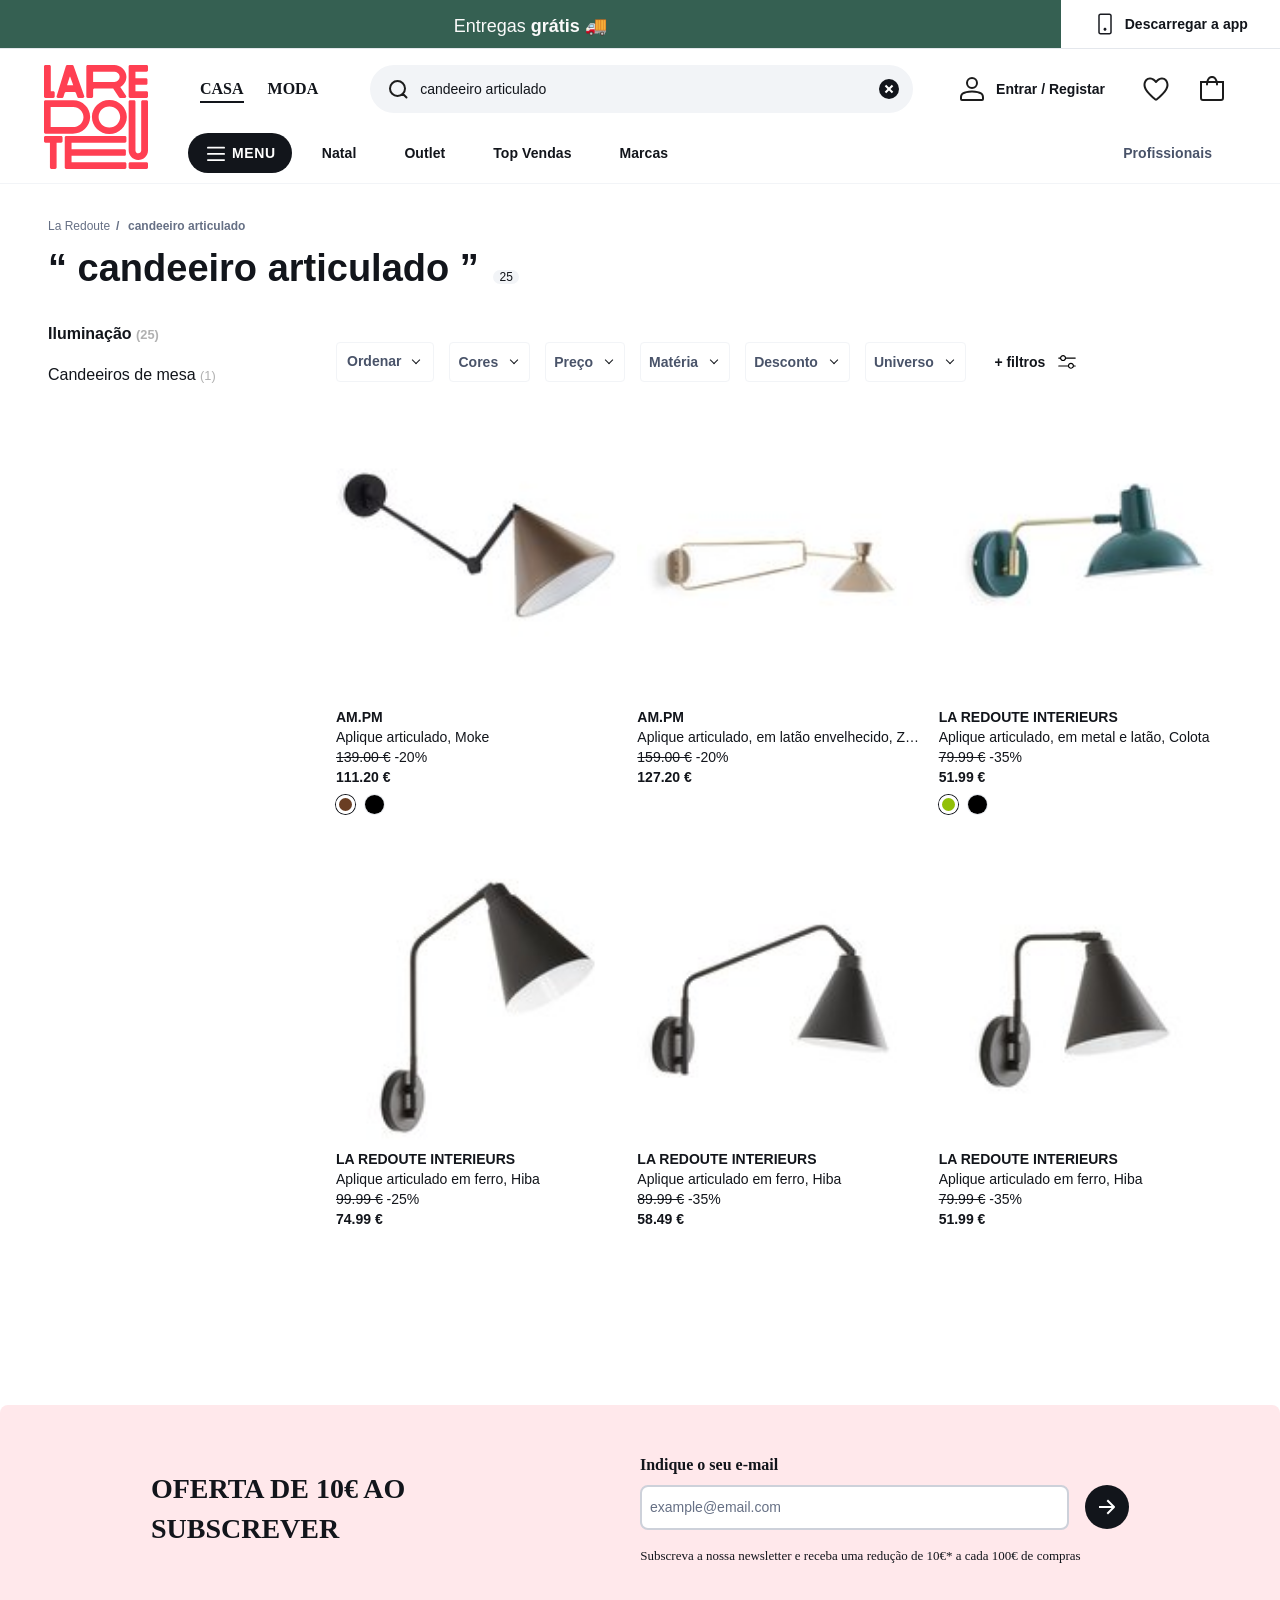
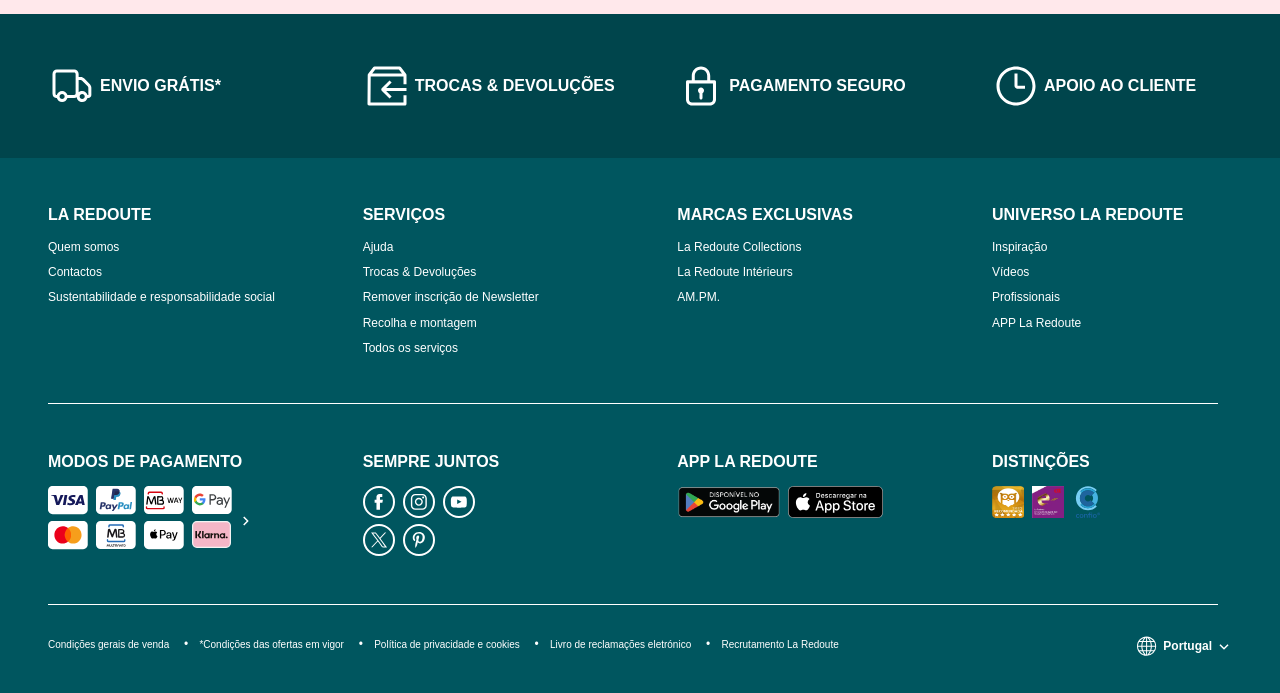
==== commit 380cd89e: "a" ====
--- a/candeeiro articulado _ La Redoute.htm
+++ b/candeeiro articulado _ La Redoute.htm
@@ -1834,100 +1834,88 @@
 
 
 
-
-<div class="pl-product-content" data-familycode="20000078" data-productid="350252588" data-cerberus="area_plpProduit_product1" data-cerberus-price="25,29" data-has-colors="false">
-    <a class="pl-product-link" href="https://www.laredoute.pt/ppdp/prod-350252588.aspx#searchkeyword=candeeiro%20articulado&amp;shoppingtool=search" data-documentid="722423" data-urlparams="">
-        <div class="row ">
-            <div class="col-xs-12">
-                <div class="plp-product-picture">
-                    <div class="row ">
-                        <div class="col-xs-12  pl-picture">
-                            
-
-
-
-                                <picture>
-                                    <source media="(max-width: 320px)" sizes="50vw" srcset="candeeiro%20articulado%20_%20La%20Redoute_ficheiros/e6bbded7adabcf5679a7e40768e947d4_003.jpg 1x">
-                                    <source media="(max-width: 480px)" sizes="50vw" srcset="candeeiro%20articulado%20_%20La%20Redoute_ficheiros/e6bbded7adabcf5679a7e40768e947d4.jpg 1x">
-                                    <source media="(max-width: 768px)" sizes="50vw" srcset="candeeiro%20articulado%20_%20La%20Redoute_ficheiros/e6bbded7adabcf5679a7e40768e947d4_002.jpg 1x">
-                                    <source media="(max-width: 992px)" sizes="50vw" srcset="candeeiro%20articulado%20_%20La%20Redoute_ficheiros/e6bbded7adabcf5679a7e40768e947d4_006.jpg 1x">
+                        <div class="pl-product-content" data-familycode="20000078" data-productid="350225340" data-cerberus="area_plpProduit_product1" data-cerberus-price="111,2" data-has-colors="true">
+                            <a class="pl-product-link" href="https://www.laredoute.pt/ppdp/prod-350225340.aspx#searchkeyword=candeeiro%20articulado&amp;shoppingtool=search" data-documentid="873124" data-urlparams="">
+                                <div class="row ">
+                                    <div class="col-xs-12">
+                                        <div class="plp-product-picture">
+                                            <div class="row ">
+                                                <div class="col-xs-12  pl-picture">
+                                                            <picture>
+                                                                <source media="(max-width: 320px)" sizes="50vw" srcset="candeeiro%20articulado%20_%20La%20Redoute_ficheiros/9cd4b5612cfaeb2ef753fcb58e29add8_009.jpg 1x">
+                                                                <source media="(max-width: 480px)" sizes="50vw" srcset="candeeiro%20articulado%20_%20La%20Redoute_ficheiros/9cd4b5612cfaeb2ef753fcb58e29add8.jpg 1x">
+                                                                <source media="(max-width: 768px)" sizes="50vw" srcset="candeeiro%20articulado%20_%20La%20Redoute_ficheiros/9cd4b5612cfaeb2ef753fcb58e29add8_002.jpg 1x">
+                                                                <source media="(max-width: 992px)" sizes="50vw" srcset="candeeiro%20articulado%20_%20La%20Redoute_ficheiros/9cd4b5612cfaeb2ef753fcb58e29add8_006.jpg 1x">
+                                                                
+                                                                    <source media="(max-width: 1024px)" sizes="30vw" srcset="candeeiro%20articulado%20_%20La%20Redoute_ficheiros/9cd4b5612cfaeb2ef753fcb58e29add8_003.jpg 1x">
+                                                                    <source media="(max-width: 1200px)" sizes="30vw" srcset="candeeiro%20articulado%20_%20La%20Redoute_ficheiros/9cd4b5612cfaeb2ef753fcb58e29add8.jpg 1x">
+                                                                    <source media="(max-width: 1400px)" sizes="30vw" srcset="candeeiro%20articulado%20_%20La%20Redoute_ficheiros/9cd4b5612cfaeb2ef753fcb58e29add8_008.jpg 1x">
+                                                                <source media="(max-width: 1920px)" sizes="30vw" srcset="candeeiro%20articulado%20_%20La%20Redoute_ficheiros/9cd4b5612cfaeb2ef753fcb58e29add8_004.jpg 1x">
+                                                                <source media="(min-width: 1921px)" sizes="30vw" srcset="candeeiro%20articulado%20_%20La%20Redoute_ficheiros/9cd4b5612cfaeb2ef753fcb58e29add8_005.jpg 1x">
+                                                                <img src="candeeiro%20articulado%20_%20La%20Redoute_ficheiros/9cd4b5612cfaeb2ef753fcb58e29add8_002.jpg" class="pl-image" alt="Aplique articulado, Moke AM.PM" title="Aplique articulado, Moke AM.PM - La Redoute" data-cerberus="lnk_plpProduit_productImage1" width="360" loading="lazy" decoding="async">
+                                                            </picture>
+                                                </div>
+                                            </div>
+                                        </div>
+                                    </div>
+                                    <div class="col-xs-12">
+                                        <div class="product-info ">
+                        
+                                            <div class="product-info-wrapper">
+                                                <div class="product-info-details">
+                                                    <div class="product-brand pl-brand " data-cerberus="lnk_plpProduit_brand1">AM.PM</div>
+                                                </div>
+                                                <div class="product-info-rating">
+                                                            <div class="rating-stars-wrapper" style="display: none">
+                                                                <div class="rating-stars-container" data-rating="2,85" data-review="26">
+                                                                    <span class="disable-stars">
+                                                                        <span class="stars lr-icon lr-icon-star-grey"></span>
+                                                                        <span class="stars lr-icon lr-icon-star-grey"></span>
+                                                                        <span class="stars lr-icon lr-icon-star-grey"></span>
+                                                                        <span class="stars lr-icon lr-icon-star-grey"></span>
+                                                                        <span class="stars lr-icon lr-icon-star-grey"></span>
+                                                                    </span>
+                                                                    <span class="enable-stars" style="width: 57%">
+                                                                        <span class="stars lr-icon lr-icon-star-yellow"></span>
+                                                                        <span class="stars lr-icon lr-icon-star-yellow"></span>
+                                                                        <span class="stars lr-icon lr-icon-star-yellow"></span>
+                                                                        <span class="stars lr-icon lr-icon-star-yellow"></span>
+                                                                        <span class="stars lr-icon lr-icon-star-yellow"></span>
+                                                                    </span>
+                                                                </div>
+                                                                <span class="review-number"></span>
+                                                            </div>
+                                                </div>
+                                            </div>
+                                            <div class="product-title pl-product-name text-ellipsis " data-cerberus="lnk_plpProduit_productName1" title="Aplique articulado, Moke">
+                            Aplique articulado, Moke
+                        </div>
+                        
+                        
+                                            <div class="pl-price-line">
+                        
+                                                    <div class="pl-price-content">
+                                                        <del class="product-original-price pl-original-price" data-cerberus="txt_plpProduit_normalPrice1">139.00 €</del>
+                        
+                                                            <span class="product-discount">-20%</span>
+                                                    </div>
+                                                    <div class="product-price-container pl-reduced-price" data-cerberus="txt_plpProduit_discountedPrice1">
+                                                        <span class="product-price">
+                                                            111.20 €
+                                                        </span>
+                                                    </div>
+                                                                    </div>
+                                                <div class="product-tag pl-infos text-ellipsis test">
+                                                </div>
+                        
+                                        </div>
+                                    </div>
+                                </div>
+                            </a>
+                                <div id="dim1Container_350225340" class="pl-dim1" data-cerberus="plpProduit_coloursThumbnails">
                                     
-                                        <source media="(max-width: 1024px)" sizes="30vw" srcset="candeeiro%20articulado%20_%20La%20Redoute_ficheiros/e6bbded7adabcf5679a7e40768e947d4_004.jpg 1x">
-                                        <source media="(max-width: 1200px)" sizes="30vw" srcset="candeeiro%20articulado%20_%20La%20Redoute_ficheiros/e6bbded7adabcf5679a7e40768e947d4.jpg 1x">
-                                        <source media="(max-width: 1400px)" sizes="30vw" srcset="candeeiro%20articulado%20_%20La%20Redoute_ficheiros/e6bbded7adabcf5679a7e40768e947d4_008.jpg 1x">
-                                    <source media="(max-width: 1920px)" sizes="30vw" srcset="candeeiro%20articulado%20_%20La%20Redoute_ficheiros/e6bbded7adabcf5679a7e40768e947d4_007.jpg 1x">
-                                    <source media="(min-width: 1921px)" sizes="30vw" srcset="candeeiro%20articulado%20_%20La%20Redoute_ficheiros/e6bbded7adabcf5679a7e40768e947d4_005.jpg 1x">
-                                    <img src="candeeiro%20articulado%20_%20La%20Redoute_ficheiros/e6bbded7adabcf5679a7e40768e947d4_002.jpg" class="pl-image" alt="Aplique articulado em cerâmica, Arcila LA REDOUTE INTERIEURS" title="Aplique articulado em cerâmica, Arcila LA REDOUTE INTERIEURS - La Redoute" data-cerberus="lnk_plpProduit_productImage1" width="360" fetchpriority="high">
-                                </picture>
-                        </div>
-                    </div>
-                </div>
-            </div>
-            <div class="col-xs-12">
-                <div class="product-info ">
-
-                    <div class="product-info-wrapper">
-                        <div class="product-info-details">
-<div class="product-tag pl-infos text-ellipsis ">
-
-
-                <div class="product-tag-title-Legal product-tag-ImageOuterBottom" id="">
-                    • O U T L E T •
-                </div>
-</div>
-                            <div class="product-brand pl-brand " data-cerberus="lnk_plpProduit_brand1">
-    LA REDOUTE INTERIEURS
-</div>
-
-                        </div>
-                        <div class="product-info-rating">
-                                    <div class="rating-stars-wrapper" style="display: none">
-                                        <div class="rating-stars-container" data-rating="5" data-review="7">
-                                            <span class="disable-stars">
-                                                <span class="stars lr-icon lr-icon-star-grey"></span>
-                                                <span class="stars lr-icon lr-icon-star-grey"></span>
-                                                <span class="stars lr-icon lr-icon-star-grey"></span>
-                                                <span class="stars lr-icon lr-icon-star-grey"></span>
-                                                <span class="stars lr-icon lr-icon-star-grey"></span>
-                                            </span>
-                                            <span class="enable-stars" style="width: 100%">
-                                                <span class="stars lr-icon lr-icon-star-yellow"></span>
-                                                <span class="stars lr-icon lr-icon-star-yellow"></span>
-                                                <span class="stars lr-icon lr-icon-star-yellow"></span>
-                                                <span class="stars lr-icon lr-icon-star-yellow"></span>
-                                                <span class="stars lr-icon lr-icon-star-yellow"></span>
-                                            </span>
-                                        </div>
-                                        <span class="review-number"></span>
-                                    </div>
-                        </div>
-                    </div>
-                    <div class="product-title pl-product-name text-ellipsis " data-cerberus="lnk_plpProduit_productName1" title="Aplique articulado em cerâmica, Arcila">
-    Aplique articulado em cerâmica, Arcila
-</div>
-
-
-                    <div class="pl-price-line">
-
-                            <div class="pl-price-content">
-                                <del class="product-original-price pl-original-price" data-cerberus="txt_plpProduit_normalPrice1">54.99 €</del>
-
-                                    <span class="product-discount">-54%</span>
-                            </div>
-                            <div class="product-price-container pl-reduced-price" data-cerberus="txt_plpProduit_discountedPrice1">
-                                <span class="product-price">
-                                    25.29 €
-                                </span>
-                            </div>
-                                            </div>
-                        <div class="product-tag pl-infos text-ellipsis test">
-                        </div>
-
-                </div>
-            </div>
-        </div>
-    </a>
-</div>
+                                <ul data-cerberus="dropdown_pdp_colors1"><li title="castanho" class="active" style="cursor: auto;"><span class="swatch" style="background-color: rgb(106, 62, 35);"></span></li><li title="Preto"><span class="swatch" style="background-color: rgb(0, 0, 0);"></span></li></ul></div>
+                        </div>
 
 
 
@@ -2439,7 +2427,7 @@
 
 
 
-<div class="pl-product-content" data-familycode="20000078" data-productid="350163079" data-cerberus="area_plpProduit_product1" data-cerberus-price="127,2" data-has-colors="false">
+<!-- <div class="pl-product-content" data-familycode="20000078" data-productid="350163079" data-cerberus="area_plpProduit_product1" data-cerberus-price="127,2" data-has-colors="false">
     <a class="pl-product-link" href="https://www.laredoute.pt/ppdp/prod-350163079.aspx#searchkeyword=candeeiro%20articulado&amp;shoppingtool=search" data-documentid="873124" data-urlparams="">
         <div class="row ">
             <div class="col-xs-12">
@@ -2939,95 +2927,7 @@
 
 
 
-<div class="pl-product-content" data-familycode="20000078" data-productid="350225340" data-cerberus="area_plpProduit_product1" data-cerberus-price="111,2" data-has-colors="true">
-    <a class="pl-product-link" href="https://www.laredoute.pt/ppdp/prod-350225340.aspx#searchkeyword=candeeiro%20articulado&amp;shoppingtool=search" data-documentid="873124" data-urlparams="">
-        <div class="row ">
-            <div class="col-xs-12">
-                <div class="plp-product-picture">
-                    <div class="row ">
-                        <div class="col-xs-12  pl-picture">
-                            
-
-
-
-                                    <picture>
-                                        <source media="(max-width: 320px)" sizes="50vw" srcset="candeeiro%20articulado%20_%20La%20Redoute_ficheiros/9cd4b5612cfaeb2ef753fcb58e29add8_009.jpg 1x">
-                                        <source media="(max-width: 480px)" sizes="50vw" srcset="candeeiro%20articulado%20_%20La%20Redoute_ficheiros/9cd4b5612cfaeb2ef753fcb58e29add8.jpg 1x">
-                                        <source media="(max-width: 768px)" sizes="50vw" srcset="candeeiro%20articulado%20_%20La%20Redoute_ficheiros/9cd4b5612cfaeb2ef753fcb58e29add8_002.jpg 1x">
-                                        <source media="(max-width: 992px)" sizes="50vw" srcset="candeeiro%20articulado%20_%20La%20Redoute_ficheiros/9cd4b5612cfaeb2ef753fcb58e29add8_006.jpg 1x">
-                                        
-                                            <source media="(max-width: 1024px)" sizes="30vw" srcset="candeeiro%20articulado%20_%20La%20Redoute_ficheiros/9cd4b5612cfaeb2ef753fcb58e29add8_003.jpg 1x">
-                                            <source media="(max-width: 1200px)" sizes="30vw" srcset="candeeiro%20articulado%20_%20La%20Redoute_ficheiros/9cd4b5612cfaeb2ef753fcb58e29add8.jpg 1x">
-                                            <source media="(max-width: 1400px)" sizes="30vw" srcset="candeeiro%20articulado%20_%20La%20Redoute_ficheiros/9cd4b5612cfaeb2ef753fcb58e29add8_008.jpg 1x">
-                                        <source media="(max-width: 1920px)" sizes="30vw" srcset="candeeiro%20articulado%20_%20La%20Redoute_ficheiros/9cd4b5612cfaeb2ef753fcb58e29add8_004.jpg 1x">
-                                        <source media="(min-width: 1921px)" sizes="30vw" srcset="candeeiro%20articulado%20_%20La%20Redoute_ficheiros/9cd4b5612cfaeb2ef753fcb58e29add8_005.jpg 1x">
-                                        <img src="candeeiro%20articulado%20_%20La%20Redoute_ficheiros/9cd4b5612cfaeb2ef753fcb58e29add8_002.jpg" class="pl-image" alt="Aplique articulado, Moke AM.PM" title="Aplique articulado, Moke AM.PM - La Redoute" data-cerberus="lnk_plpProduit_productImage1" width="360" loading="lazy" decoding="async">
-                                    </picture>
-                        </div>
-                    </div>
-                </div>
-            </div>
-            <div class="col-xs-12">
-                <div class="product-info ">
-
-                    <div class="product-info-wrapper">
-                        <div class="product-info-details">
-                            <div class="product-brand pl-brand " data-cerberus="lnk_plpProduit_brand1">
-    AM.PM
-</div>
-
-                        </div>
-                        <div class="product-info-rating">
-                                    <div class="rating-stars-wrapper" style="display: none">
-                                        <div class="rating-stars-container" data-rating="2,85" data-review="26">
-                                            <span class="disable-stars">
-                                                <span class="stars lr-icon lr-icon-star-grey"></span>
-                                                <span class="stars lr-icon lr-icon-star-grey"></span>
-                                                <span class="stars lr-icon lr-icon-star-grey"></span>
-                                                <span class="stars lr-icon lr-icon-star-grey"></span>
-                                                <span class="stars lr-icon lr-icon-star-grey"></span>
-                                            </span>
-                                            <span class="enable-stars" style="width: 57%">
-                                                <span class="stars lr-icon lr-icon-star-yellow"></span>
-                                                <span class="stars lr-icon lr-icon-star-yellow"></span>
-                                                <span class="stars lr-icon lr-icon-star-yellow"></span>
-                                                <span class="stars lr-icon lr-icon-star-yellow"></span>
-                                                <span class="stars lr-icon lr-icon-star-yellow"></span>
-                                            </span>
-                                        </div>
-                                        <span class="review-number"></span>
-                                    </div>
-                        </div>
-                    </div>
-                    <div class="product-title pl-product-name text-ellipsis " data-cerberus="lnk_plpProduit_productName1" title="Aplique articulado, Moke">
-    Aplique articulado, Moke
-</div>
-
-
-                    <div class="pl-price-line">
-
-                            <div class="pl-price-content">
-                                <del class="product-original-price pl-original-price" data-cerberus="txt_plpProduit_normalPrice1">139.00 €</del>
-
-                                    <span class="product-discount">-20%</span>
-                            </div>
-                            <div class="product-price-container pl-reduced-price" data-cerberus="txt_plpProduit_discountedPrice1">
-                                <span class="product-price">
-                                    111.20 €
-                                </span>
-                            </div>
-                                            </div>
-                        <div class="product-tag pl-infos text-ellipsis test">
-                        </div>
-
-                </div>
-            </div>
-        </div>
-    </a>
-        <div id="dim1Container_350225340" class="pl-dim1" data-cerberus="plpProduit_coloursThumbnails">
-            
-        <ul data-cerberus="dropdown_pdp_colors1"><li title="castanho" class="active" style="cursor: auto;"><span class="swatch" style="background-color: rgb(106, 62, 35);"></span></li><li title="Preto"><span class="swatch" style="background-color: rgb(0, 0, 0);"></span></li></ul></div>
-</div>
+
 
 
 
@@ -5123,7 +5023,7 @@
 
 
 
-
+-->
 
 
 <script type="text/javascript">
